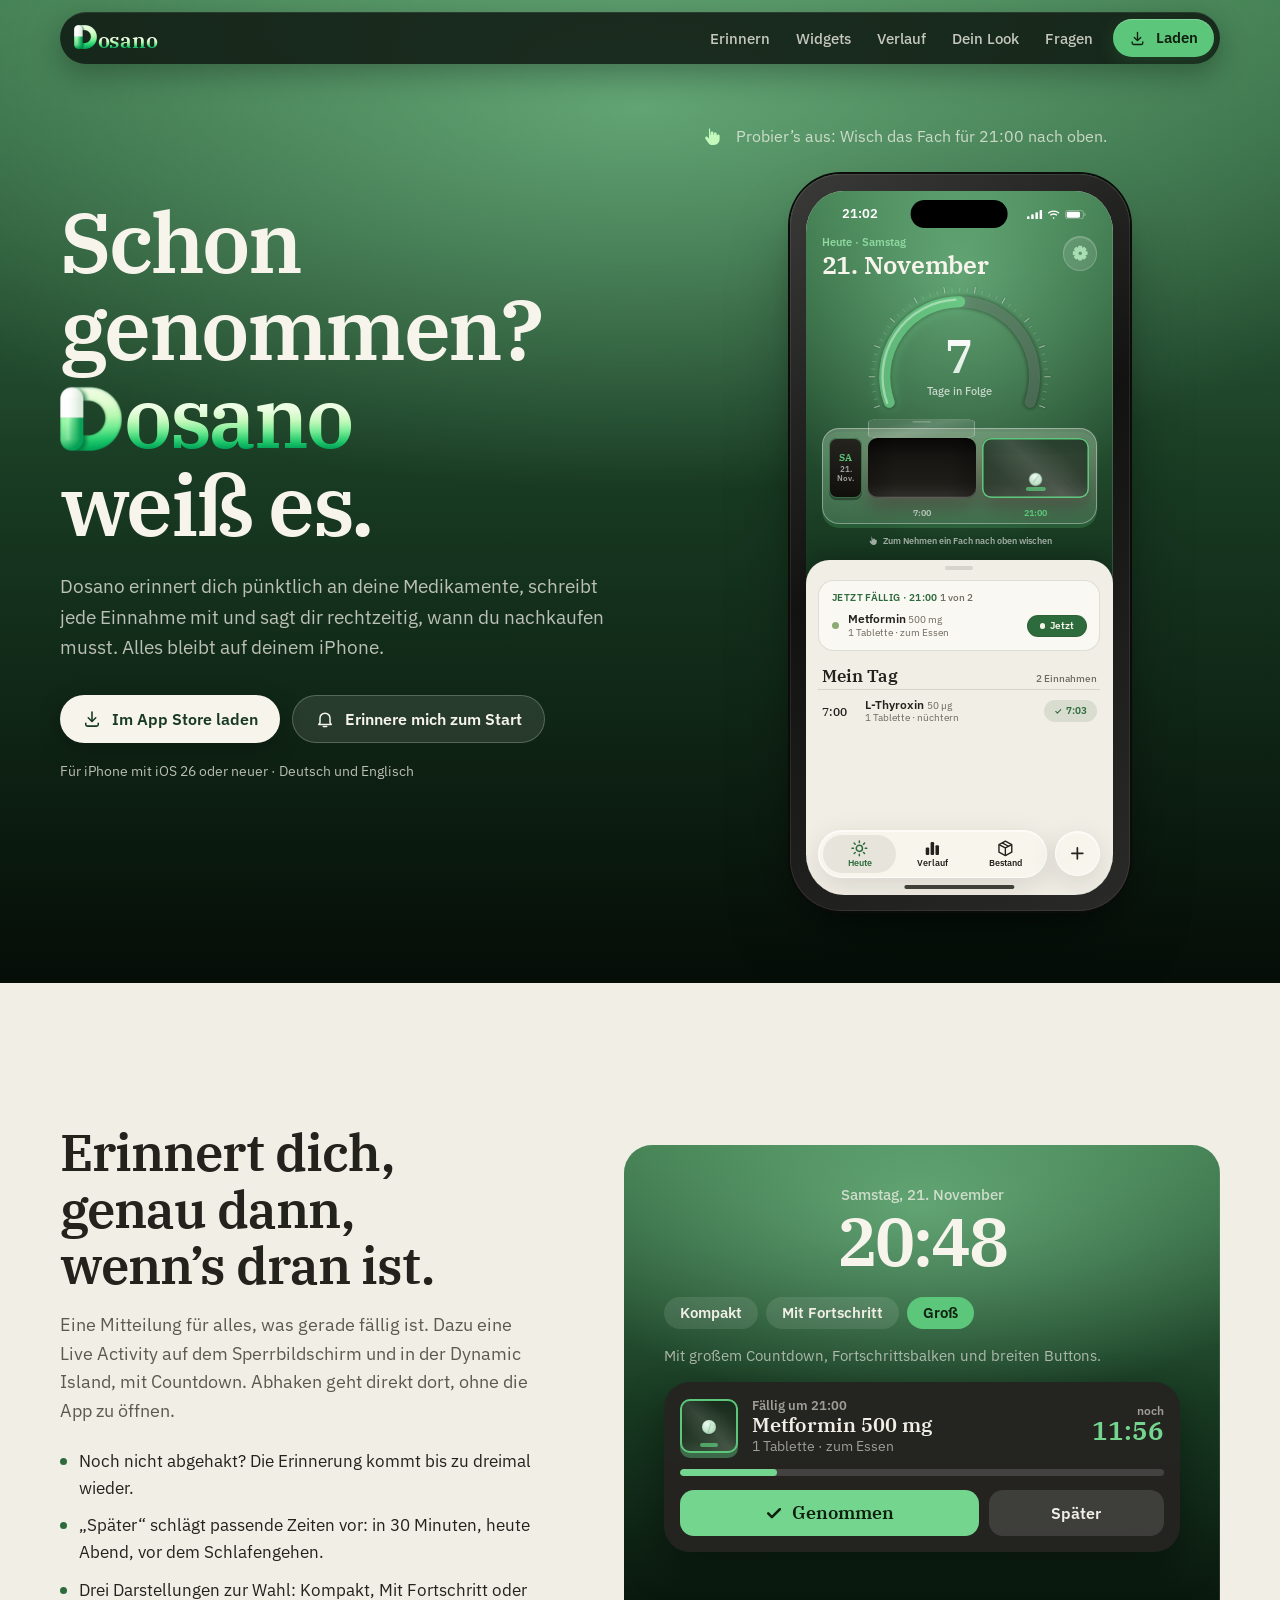
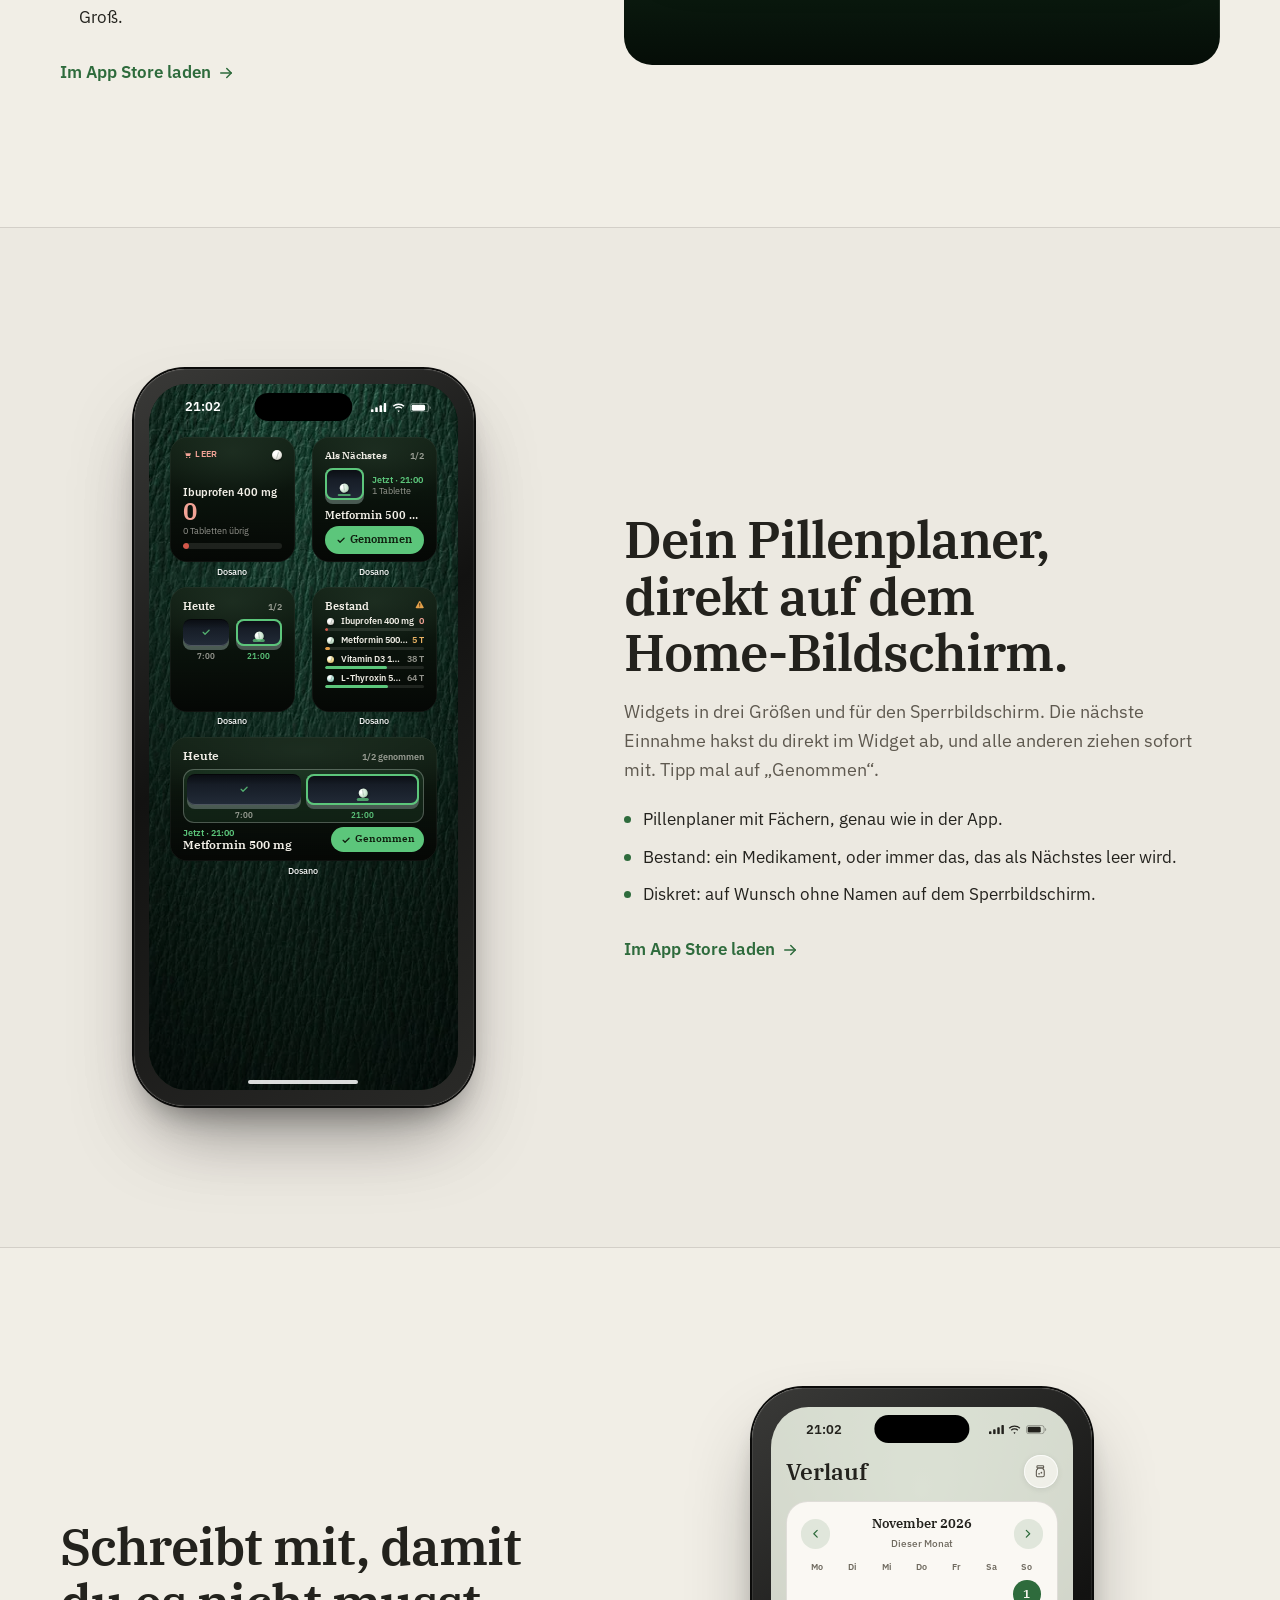
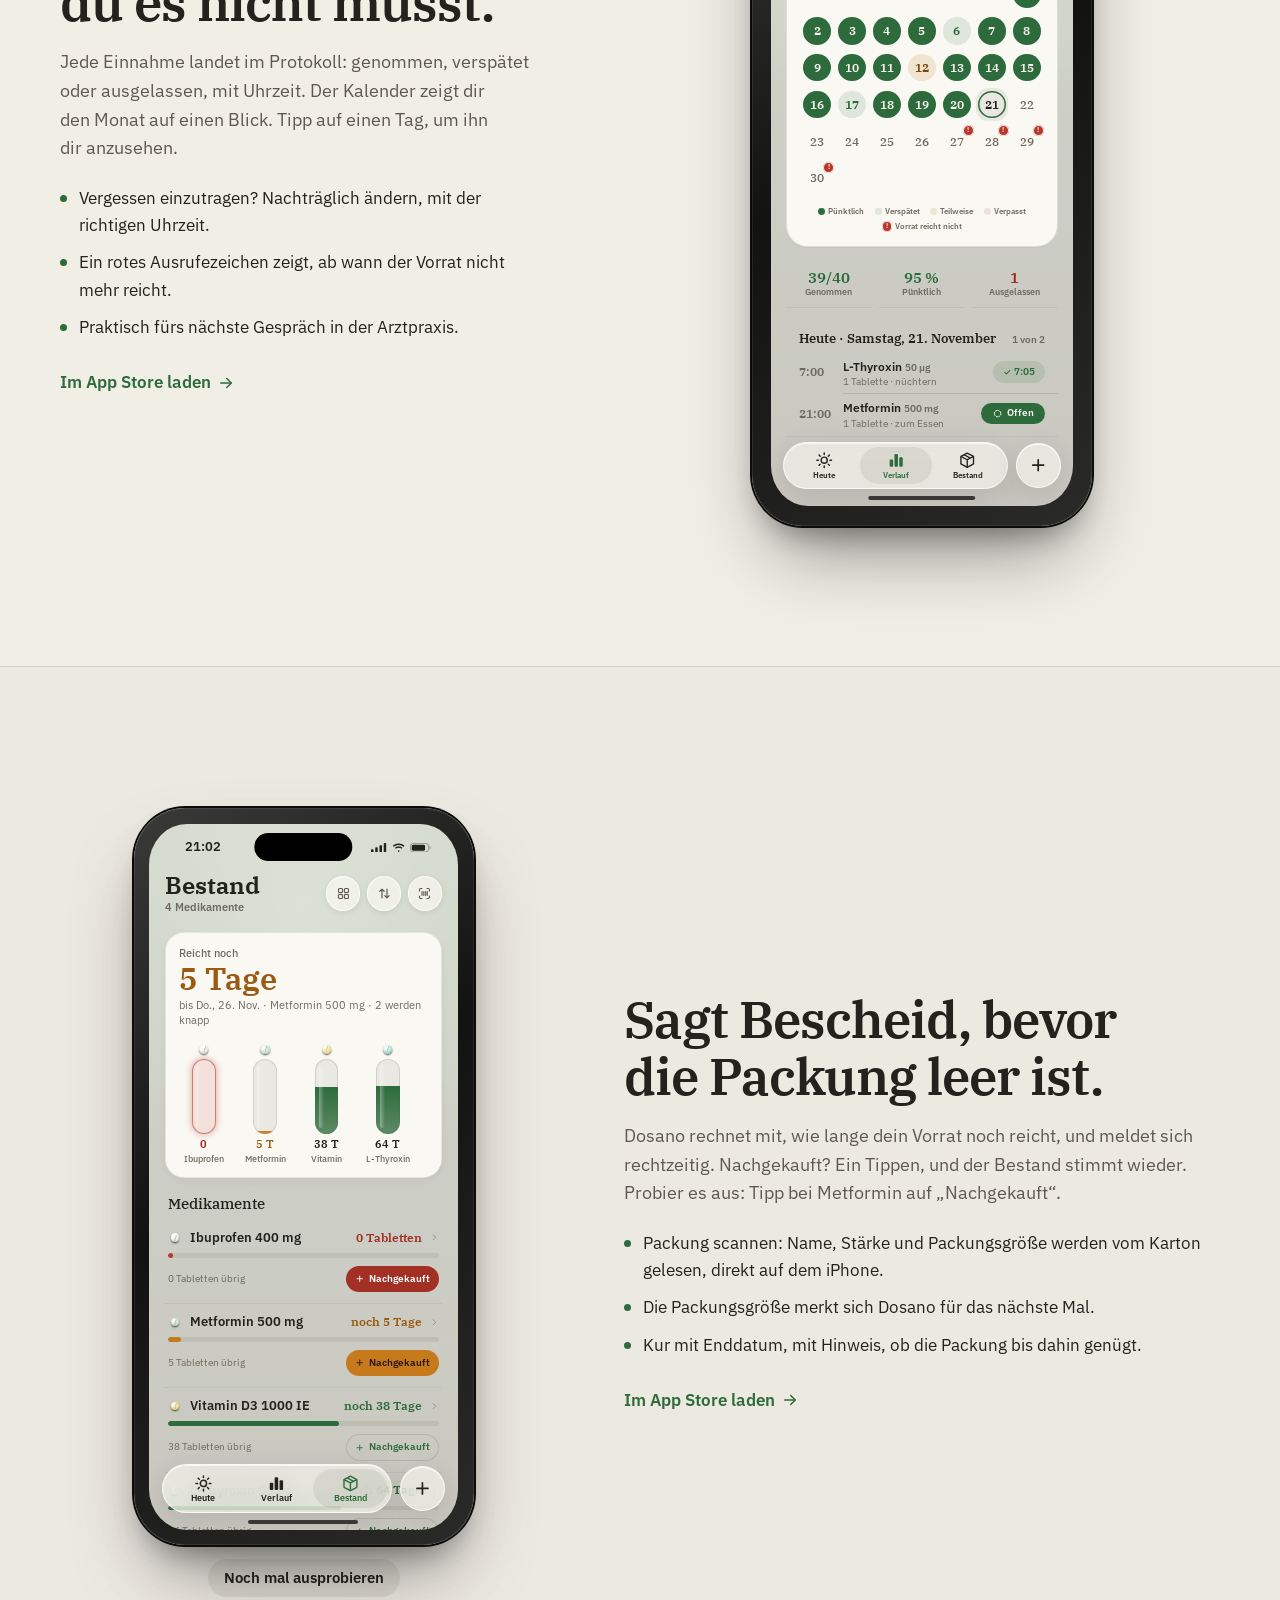
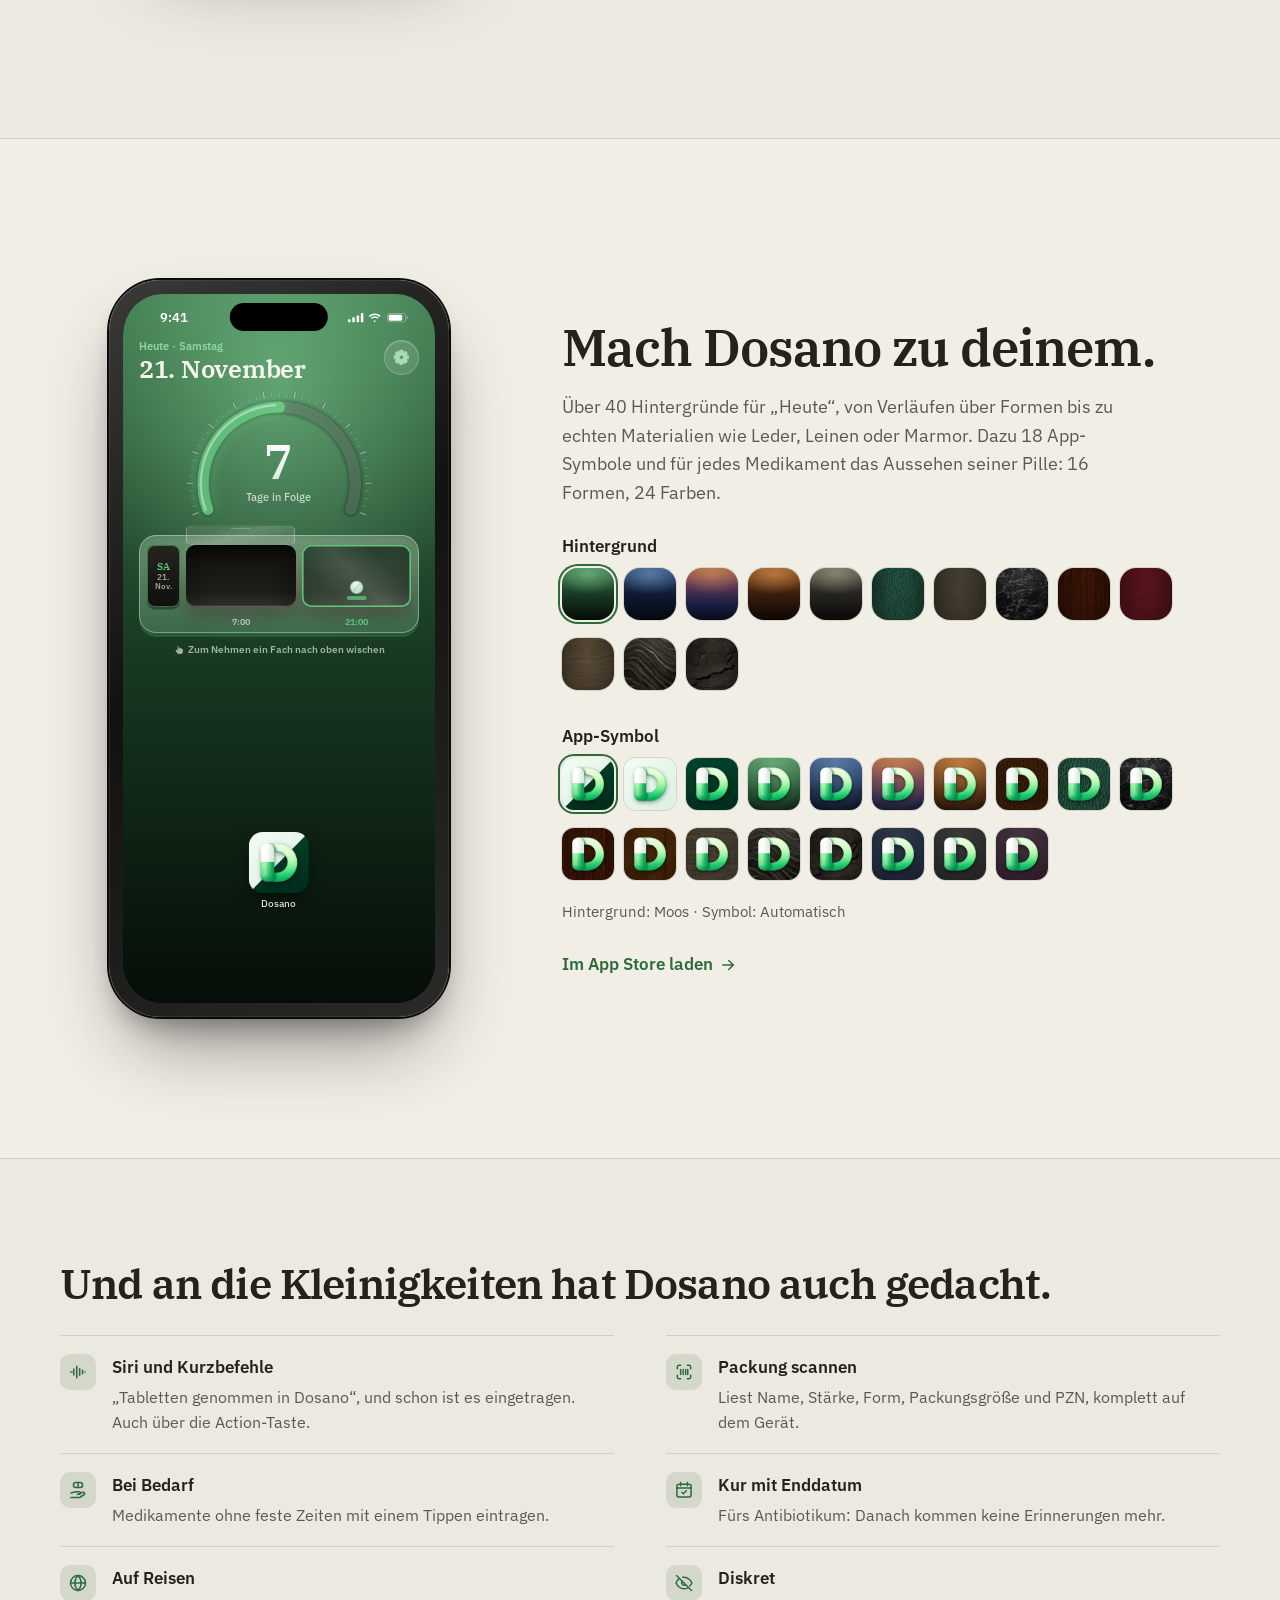
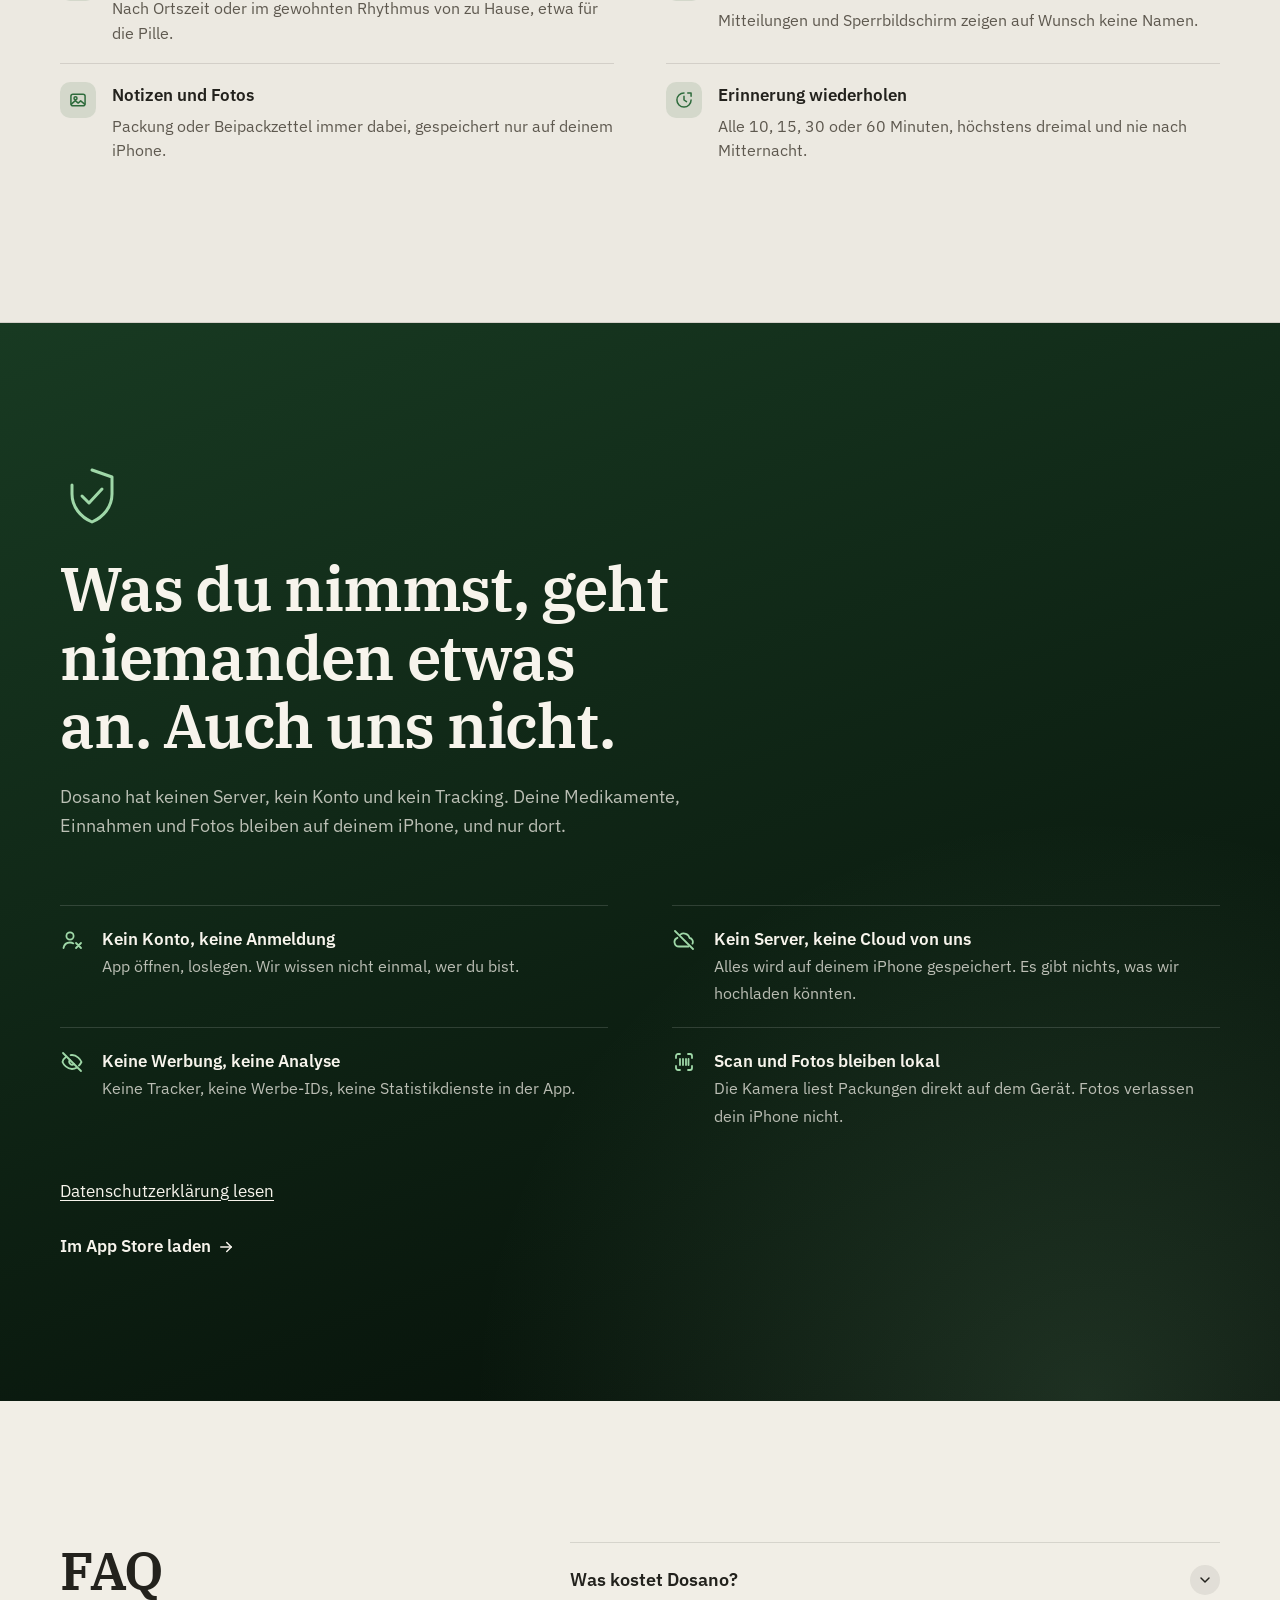
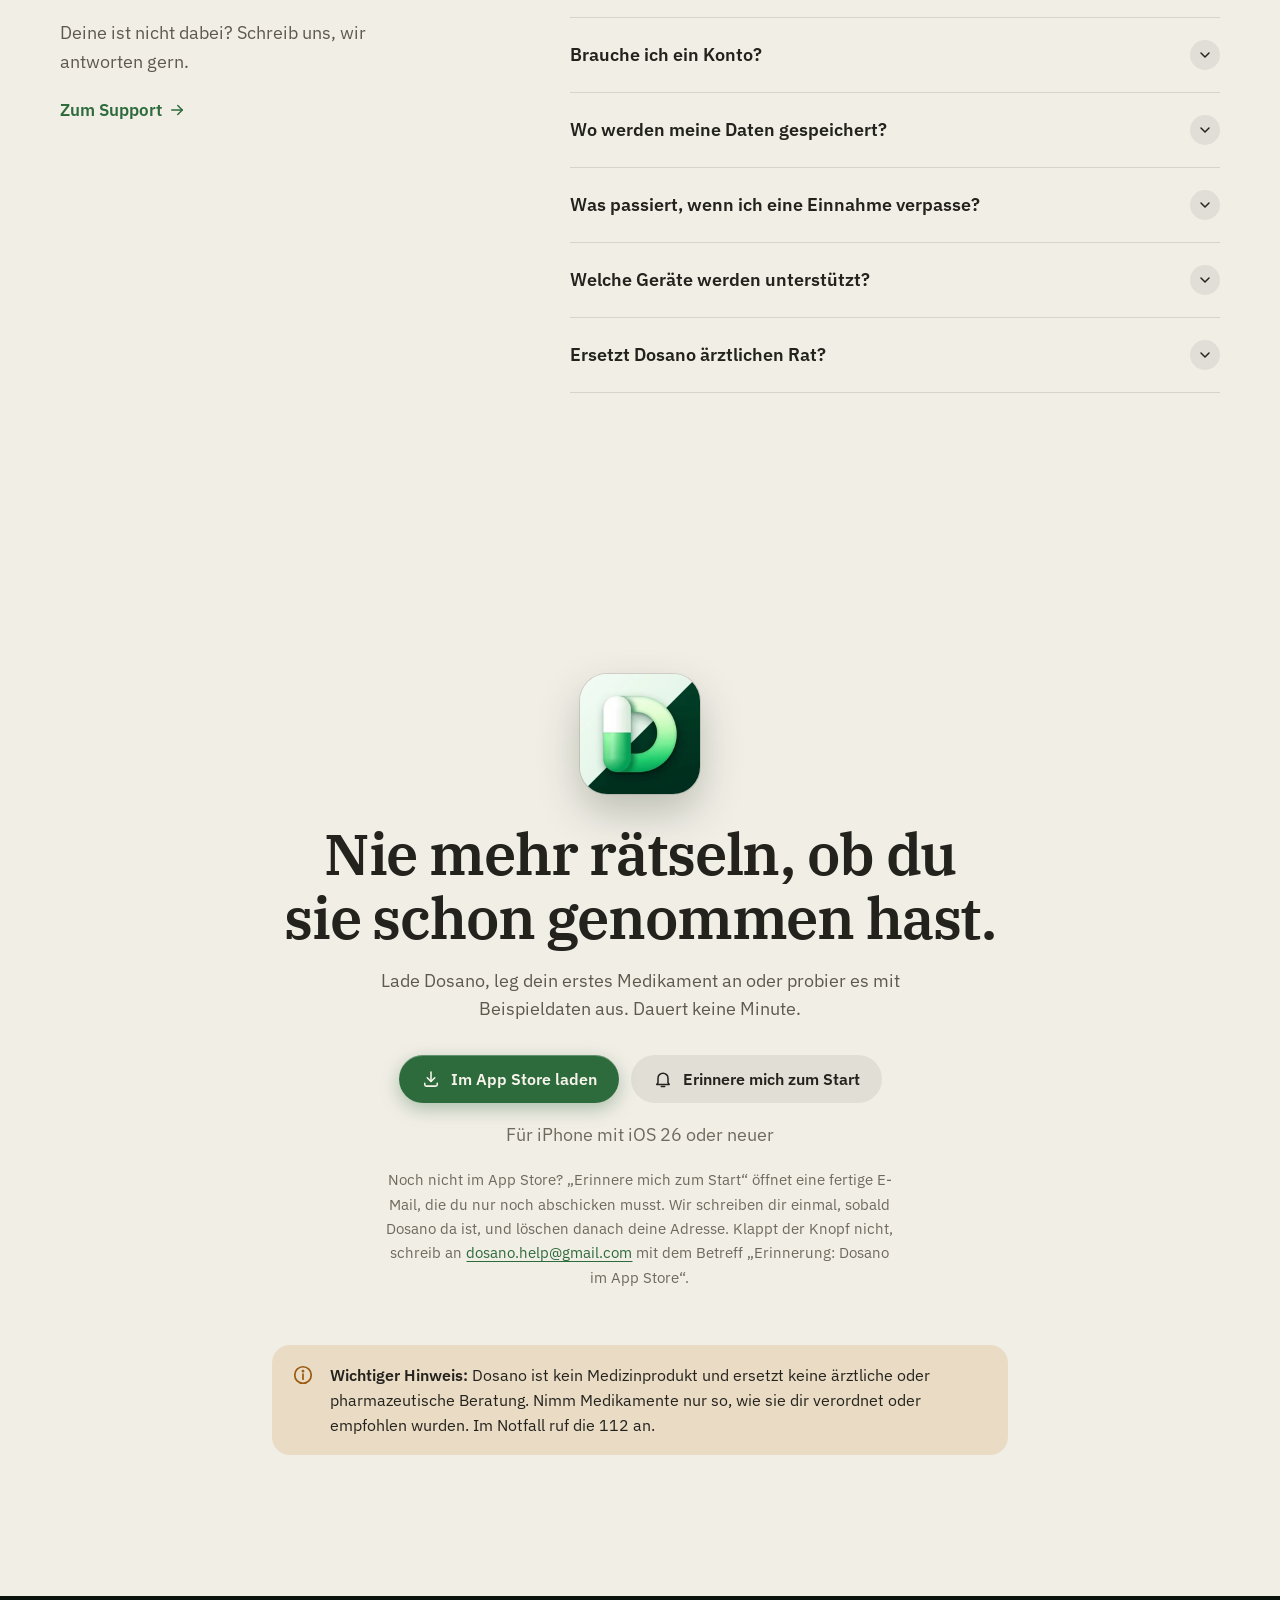
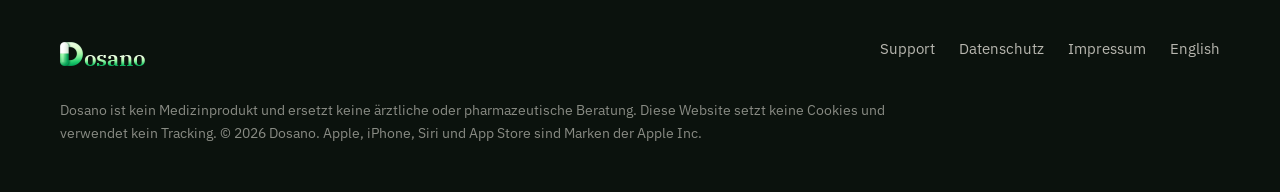
==== index.html @ 58b14ddd "Knopf Erinnere mich zum Start mit fertiger E-Mail - im Hero und im Download-Bereich, öffnet eine vor" ====
<!doctype html>
<!-- Erzeugt von tools/build_neu.py aus index.src.html. Bitte dort ändern. -->
<html lang="de">
<head>
<meta charset="utf-8">
<meta name="viewport" content="width=device-width, initial-scale=1, viewport-fit=cover">
<title>Dosano: Medikamente pünktlich nehmen, Vorrat im Blick</title>
<meta name="description" content="Dosano erinnert dich zuverlässig an deine Medikamente, protokolliert jede Einnahme und sagt dir rechtzeitig, wann du nachkaufen musst. Alle Daten bleiben auf deinem iPhone.">
<link rel="alternate" hreflang="de" href="./">
<link rel="alternate" hreflang="en" href="en/">
<meta name="theme-color" content="#183A22">
<link rel="icon" href="assets/img/favicon-32.png" sizes="32x32">
<link rel="apple-touch-icon" href="apple-touch-icon.png">
<link rel="preload" href="assets/fonts/IBMPlexSerif-SemiBold.woff2" as="font" type="font/woff2" crossorigin>
<link rel="preload" href="assets/fonts/IBMPlexSans-Regular.woff2" as="font" type="font/woff2" crossorigin>
<link rel="stylesheet" href="assets/css/site.css?v=8598f19d">
<link rel="stylesheet" href="assets/css/neu.css?v=43316b73">
<meta property="og:type" content="website">
<meta property="og:title" content="Dosano: Schon genommen? Dosano weiß es.">
<meta property="og:description" content="Erinnert an Medikamente, protokolliert jede Einnahme, behält den Vorrat im Blick. Alles bleibt auf deinem iPhone.">
<meta property="og:locale" content="de_DE">
<!-- Sobald die App im App Store ist: App-ID eintragen, dann zeigt Safari ein Banner an.
<meta name="apple-itunes-app" content="app-id=0000000000"> -->
<meta property="og:image" content="assets/img/og.png">
<script>document.documentElement.classList.add('js');setTimeout(function(){var r=document.documentElement;if(!r.classList.contains('js-ok'))r.classList.remove('js')},4000)</script>
<script src="assets/js/neu.js?v=31f8c03d" defer></script>
</head>
<body>
<a class="skip-link" href="#inhalt">Zum Inhalt springen</a>

<header class="site-header n-header wrap">
  <nav class="nav" aria-label="Hauptnavigation">
    <a class="brand" href="./" aria-label="Dosano, Startseite"><span class="wordmark"><img class="wm-d" src="assets/img/logo-96.png" alt="" width="23" height="24"><span class="wm-rest">osano</span></span></a>
    <ul class="nav-links">
      <li><a href="#erinnern">Erinnern</a></li>
      <li><a href="#widgets">Widgets</a></li>
      <li><a href="#verlauf">Verlauf</a></li>
      <li><a href="#dein-look">Dein Look</a></li>
      <li><a href="#fragen">Fragen</a></li>
    </ul>
    <a class="btn btn-primary btn-small" href="https://apps.apple.com/de/app/dosano/id0000000000"><svg aria-hidden="true"><use href="assets/img/icons.svg?v=c0bcb61a#i-store"/></svg>Laden</a>
    <span class="scroll-line" aria-hidden="true"></span>
  </nav>
</header>

<main id="inhalt">

<!-- Hero ------------------------------------------------------------------>
<section class="n-hero" aria-labelledby="hero-title">
  <div class="bd" data-bd="moss" aria-hidden="true"></div>
  <div class="wrap hero-grid">
    <div class="hero-copy">
      <h1 id="hero-title" class="enter" style="--i:0">Schon genommen? <span class="wordmark" id="heroMark"><img class="wm-d" src="assets/img/logo-320.png" alt="" width="77" height="80"><span class="wm-rest">osano</span></span> weiß&nbsp;es.</h1>
      <p class="hero-lead enter" style="--i:2">Dosano erinnert dich pünktlich an deine Medikamente, schreibt jede Einnahme mit und sagt dir rechtzeitig, wann du nachkaufen musst. Alles bleibt auf deinem iPhone.</p>
      <div class="hero-actions enter" style="--i:3">
        <a class="btn btn-on-moss" href="https://apps.apple.com/de/app/dosano/id0000000000"><svg aria-hidden="true"><use href="assets/img/icons.svg?v=c0bcb61a#i-store"/></svg>Im App Store laden</a>
        <a class="btn btn-ghost-moss" href="mailto:dosano.help@gmail.com?subject=Erinnerung%3A%20Dosano%20im%20App%20Store&amp;body=Hallo%2C%0A%0Abitte%20schreibt%20mir%20eine%20kurze%20E-Mail%2C%20sobald%20Dosano%20im%20App%20Store%20ist.%0ADanach%20k%C3%B6nnt%20ihr%20meine%20Adresse%20wieder%20l%C3%B6schen.%0A%0AViele%20Gr%C3%BC%C3%9Fe"><svg aria-hidden="true"><use href="assets/img/icons.svg?v=c0bcb61a#i-bell"/></svg>Erinnere mich zum Start</a>
      </div>
      <p class="hero-note enter" style="--i:4">Für iPhone mit iOS 26 oder neuer · Deutsch und Englisch</p>
    </div>

    <div class="hero-stage" role="group" aria-labelledby="demo-label">
      <div class="try2 enter" style="--i:3" id="tryRow">
        <svg class="hand" aria-hidden="true"><use href="assets/img/icons.svg?v=c0bcb61a#i-hand-draw"/></svg>
        <span id="demo-label">Probier’s aus: Wisch das Fach für 21:00 nach oben.</span>
        <button class="btn btn-ghost-moss btn-small demo-reset" type="button" id="demoReset">Noch mal</button>
      </div>
      <div class="phone enter-phone">
        <div class="screen today2" id="demo">
          <div class="bd" data-bd="moss" aria-hidden="true"></div>
          <div class="island" aria-hidden="true"></div>
          <div class="statusbar" aria-hidden="true" style="color:#fff"><span>21:02</span><span class="sb-icons"><svg viewBox="0 0 20 12"><use href="assets/img/icons.svg?v=c0bcb61a#i-signal"/></svg><svg viewBox="0 0 17 12"><use href="assets/img/icons.svg?v=c0bcb61a#i-wifi"/></svg><svg viewBox="0 0 27 12"><use href="assets/img/icons.svg?v=c0bcb61a#i-battery"/></svg></span></div>
          <div class="t2-head" aria-hidden="true">
            <div><div class="t2-kicker">Heute · Samstag</div><div class="t2-date">21. November</div></div>
            <span class="t2-gear"><svg><use href="assets/img/icons.svg?v=c0bcb61a#i-gear-fill"/></svg></span>
          </div>
          <div class="arc2" aria-hidden="true" data-arc="demo" data-shown="0.5">
            <svg viewBox="0 0 240 172">
              <defs>
                <linearGradient id="arcGrad-demo" x1="0" y1="0" x2="1" y2="0"><stop offset="0" stop-color="#5FB878"/><stop offset="1" stop-color="#74D68E"/></linearGradient>
                <radialGradient id="tipGrad-demo"><stop offset="0" stop-color="#fff" stop-opacity="0.9"/><stop offset="1" stop-color="#74D68E" stop-opacity="0"/></radialGradient>
              </defs>
              <g class="ticks"><line x1="17.57" y1="157.28" x2="11.00" y2="159.67" class="l"/><line x1="14.71" y1="148.21" x2="10.85" y2="149.25"/><line x1="12.66" y1="138.93" x2="8.72" y2="139.62"/><line x1="11.41" y1="129.50" x2="7.43" y2="129.85"/><line x1="11.00" y1="120.00" x2="4.00" y2="120.00" class="l"/><line x1="11.41" y1="110.50" x2="7.43" y2="110.15"/><line x1="12.66" y1="101.07" x2="8.72" y2="100.38"/><line x1="14.71" y1="91.79" x2="10.85" y2="90.75"/><line x1="17.57" y1="82.72" x2="11.00" y2="80.33" class="l"/><line x1="21.21" y1="73.93" x2="17.59" y2="72.24"/><line x1="25.60" y1="65.50" x2="22.14" y2="63.50"/><line x1="30.71" y1="57.48" x2="27.44" y2="55.19"/><line x1="36.50" y1="49.94" x2="31.14" y2="45.44" class="l"/><line x1="42.93" y1="42.93" x2="40.10" y2="40.10"/><line x1="49.94" y1="36.50" x2="47.37" y2="33.44"/><line x1="57.48" y1="30.71" x2="55.19" y2="27.44"/><line x1="65.50" y1="25.60" x2="62.00" y2="19.54" class="l"/><line x1="73.93" y1="21.21" x2="72.24" y2="17.59"/><line x1="82.72" y1="17.57" x2="81.35" y2="13.81"/><line x1="91.79" y1="14.71" x2="90.75" y2="10.85"/><line x1="101.07" y1="12.66" x2="99.86" y2="5.76" class="l"/><line x1="110.50" y1="11.41" x2="110.15" y2="7.43"/><line x1="120.00" y1="11.00" x2="120.00" y2="7.00"/><line x1="129.50" y1="11.41" x2="129.85" y2="7.43"/><line x1="138.93" y1="12.66" x2="140.14" y2="5.76" class="l"/><line x1="148.21" y1="14.71" x2="149.25" y2="10.85"/><line x1="157.28" y1="17.57" x2="158.65" y2="13.81"/><line x1="166.07" y1="21.21" x2="167.76" y2="17.59"/><line x1="174.50" y1="25.60" x2="178.00" y2="19.54" class="l"/><line x1="182.52" y1="30.71" x2="184.81" y2="27.44"/><line x1="190.06" y1="36.50" x2="192.63" y2="33.44"/><line x1="197.07" y1="42.93" x2="199.90" y2="40.10"/><line x1="203.50" y1="49.94" x2="208.86" y2="45.44" class="l"/><line x1="209.29" y1="57.48" x2="212.56" y2="55.19"/><line x1="214.40" y1="65.50" x2="217.86" y2="63.50"/><line x1="218.79" y1="73.93" x2="222.41" y2="72.24"/><line x1="222.43" y1="82.72" x2="229.00" y2="80.33" class="l"/><line x1="225.29" y1="91.79" x2="229.15" y2="90.75"/><line x1="227.34" y1="101.07" x2="231.28" y2="100.38"/><line x1="228.59" y1="110.50" x2="232.57" y2="110.15"/><line x1="229.00" y1="120.00" x2="236.00" y2="120.00" class="l"/><line x1="228.59" y1="129.50" x2="232.57" y2="129.85"/><line x1="227.34" y1="138.93" x2="231.28" y2="139.62"/><line x1="225.29" y1="148.21" x2="229.15" y2="149.25"/><line x1="222.43" y1="157.28" x2="229.00" y2="159.67" class="l"/></g>
              <path class="gutter" d="M29.79 152.83 A96 96 0 1 1 210.21 152.83" fill="none" stroke-linecap="round"/>
              <path class="track" d="M29.79 152.83 A96 96 0 1 1 210.21 152.83" fill="none" stroke-linecap="round"/>
              <path class="fill" d="M29.79 152.83 A96 96 0 1 1 210.21 152.83" fill="none" stroke-linecap="round" pathLength="1" stroke-dasharray="1 2" stroke-dashoffset="0.500" style="stroke:url(#arcGrad-demo)"/>
              <path class="sheen" d="M27.16 153.79 A98.8 98.8 0 1 1 212.84 153.79" fill="none" stroke-linecap="round" pathLength="1" stroke-dasharray="1 2" stroke-dashoffset="0.515"/>
              <path class="glow-all" d="M29.79 152.83 A96 96 0 1 1 210.21 152.83" fill="none" stroke-linecap="round"/>
              <path class="sweep" d="M29.79 152.83 A96 96 0 1 1 210.21 152.83" fill="none" stroke-linecap="round" pathLength="1" stroke-dasharray="0 2"/>
              <circle class="tip" r="18" cx="120" cy="24" style="fill:url(#tipGrad-demo)"/>
            </svg>
            <div class="arc2-num">7</div>
            <div class="arc2-label">Tage in Folge</div>
          </div>
          <div class="planner">
            <div class="daytab" aria-hidden="true"><b>SA</b><small>21.<br>Nov.</small></div>
            <div class="comp is-done" aria-hidden="true" style="--lid:#8DAA74">
              <span class="comp-box"><span class="well"></span><span class="lid2" style="--open:1"></span></span>
              <span class="comp-time">7:00</span>
            </div>
            <div class="comp is-current" style="--lid:#8DAA74">
              <button class="comp-box" type="button" id="demoComp"><span class="visually-hidden">Fach 21:00 nehmen: Metformin 500 mg</span><span class="well" aria-hidden="true"></span><i class="p drop" style="left:44%;bottom:12px;--r:20deg;--d:500ms" aria-hidden="true"></i><span class="check" aria-hidden="true"><svg><use href="assets/img/icons.svg?v=c0bcb61a#i-tick"/></svg></span><span class="lid2" aria-hidden="true"></span></button>
              <span class="comp-time" aria-hidden="true">21:00</span>
            </div>
          </div>
          <div class="t2-hint" aria-hidden="true"><svg><use href="assets/img/icons.svg?v=c0bcb61a#i-hand-draw"/></svg>Zum Nehmen ein Fach nach oben wischen</div>
          <div class="sheet2" aria-hidden="true">
            <div class="grabber"></div>
            <div class="due">
              <div class="due-head swap"><span class="before">Jetzt fällig · 21:00 <span class="count">1 von 2</span></span><span class="after">Für heute alles erledigt <span class="count">2 von 2</span></span></div>
              <div class="due-row"><i class="dot" style="background:#8DAA74"></i><div><div class="med">Metformin<small>500 mg</small></div><div class="sub">1 Tablette · zum Essen</div></div><span class="swap"><span class="ochip due before"><i></i>Jetzt</span><span class="ochip ok after"><svg aria-hidden="true"><use href="assets/img/icons.svg?v=c0bcb61a#i-tick"/></svg>21:02</span></span></div>
            </div>
            <div class="day-title"><b>Mein Tag</b><span>2 Einnahmen</span></div>
            <div class="log-row"><span class="time">7:00</span><div><div class="med">L-Thyroxin<small>50 µg</small></div><div class="sub">1 Tablette · nüchtern</div></div><span class="ochip ok"><svg aria-hidden="true"><use href="assets/img/icons.svg?v=c0bcb61a#i-tick"/></svg>7:03</span></div>
          </div>
          <div class="tabbar" aria-hidden="true">
            <div class="tabs"><span class="tab is-active"><svg><use href="assets/img/icons.svg?v=c0bcb61a#i-sun"/></svg>Heute</span><span class="tab"><svg><use href="assets/img/icons.svg?v=c0bcb61a#i-bars"/></svg>Verlauf</span><span class="tab"><svg><use href="assets/img/icons.svg?v=c0bcb61a#i-box"/></svg>Bestand</span></div>
            <span class="tab-plus"><svg><use href="assets/img/icons.svg?v=c0bcb61a#i-plus"/></svg></span>
          </div>
          <div class="home-ind" aria-hidden="true"></div>
          <div class="fly-layer" aria-hidden="true"></div>
          <svg class="ghost-hand" id="ghostHand" aria-hidden="true"><use href="assets/img/icons.svg?v=c0bcb61a#i-hand-draw"/></svg>
        </div>
      </div>
      <p class="visually-hidden" role="status" id="demoStatus"></p>
    </div>
  </div>
</section>

<!-- Erinnern ----------------------------------------------------------->
<section class="n-section" id="erinnern" aria-labelledby="r-title">
  <div class="wrap split">
    <div class="reveal">
      <h2 id="r-title">Erinnert dich, genau dann, wenn’s dran ist.</h2>
      <p class="lead2">Eine Mitteilung für alles, was gerade fällig ist. Dazu eine Live Activity auf dem Sperrbildschirm und in der Dynamic Island, mit Countdown. Abhaken geht direkt dort, ohne die App zu öffnen.</p>
      <ul class="ticks2">
        <li>Noch nicht abgehakt? Die Erinnerung kommt bis zu dreimal wieder.</li>
        <li>„Später“ schlägt passende Zeiten vor: in 30 Minuten, heute Abend, vor dem Schlafengehen.</li>
        <li>Drei Darstellungen zur Wahl: Kompakt, Mit Fortschritt oder Groß.</li>
      </ul>
      <a class="store-link" href="https://apps.apple.com/de/app/dosano/id0000000000">Im App Store laden<svg aria-hidden="true"><use href="assets/img/icons.svg?v=c0bcb61a#i-arrow"/></svg></a>
    </div>
    <div class="stage-dark reveal" style="--delay:120ms" id="lockStage">
      <div class="bd" data-bd="moss" aria-hidden="true"></div>
      <div class="lock-time" aria-hidden="true"><small>Samstag, 21. November</small><b id="lockClock">20:48</b></div>
      <div class="la-switch" role="group" aria-label="Darstellung der Live Activity">
        <button type="button" data-v="compact" aria-pressed="false">Kompakt</button>
        <button type="button" data-v="progress" aria-pressed="false">Mit Fortschritt</button>
        <button type="button" data-v="large" aria-pressed="true">Groß</button>
      </div>
      <p class="la-desc" id="laDesc" aria-live="polite">Mit großem Countdown, Fortschrittsbalken und breiten Buttons.</p>
      <div class="la" id="la" data-variant="large" role="group" aria-label="Beispiel einer Live Activity">
        <div class="la-variant v-compact">
          <div class="la-row">
            <span class="la-icon" aria-hidden="true"><span class="well"></span><i class="p"></i><span class="lid2"></span></span>
            <div class="la-text"><div class="la-name">Metformin 500 mg</div><div class="la-detail">noch <span data-cd>12:00</span> · 1 Tablette</div></div>
            <div class="la-round"><button type="button" data-act="later" aria-label="Später"><svg><use href="assets/img/icons.svg?v=c0bcb61a#i-snooze"/></svg></button><button type="button" class="take" data-act="take" aria-label="Genommen"><svg><use href="assets/img/icons.svg?v=c0bcb61a#i-tick"/></svg></button></div>
          </div>
        </div>
        <div class="la-variant v-progress">
          <div class="la-row">
            <span class="la-icon" aria-hidden="true"><span class="well"></span><i class="p"></i><span class="lid2"></span></span>
            <div class="la-text"><div class="la-name">Metformin 500 mg</div><div class="la-detail">noch <span data-cd>12:00</span> · 1 Tablette</div></div>
            <div class="la-round"><button type="button" data-act="later" aria-label="Später"><svg><use href="assets/img/icons.svg?v=c0bcb61a#i-snooze"/></svg></button><button type="button" class="take" data-act="take" aria-label="Genommen"><svg><use href="assets/img/icons.svg?v=c0bcb61a#i-tick"/></svg></button></div>
          </div>
          <div class="slotdots" aria-hidden="true"><i class="t"></i><i class="o"></i><span>Heute 1 von 2</span></div>
        </div>
        <div class="la-variant v-large">
          <div class="la-row">
            <span class="la-icon" aria-hidden="true" style="width:58px;height:54px"><span class="well"></span><i class="p"></i><span class="lid2"></span></span>
            <div class="la-text"><div class="la-small">Fällig um 21:00</div><div class="la-name">Metformin 500 mg</div><div class="la-detail">1 Tablette · zum Essen</div></div>
            <div class="la-count"><small>noch</small><b data-cd>12:00</b></div>
          </div>
          <div class="la-bar" aria-hidden="true"><i id="laBar"></i></div>
          <div class="la-btns"><button type="button" class="take" data-act="take"><svg aria-hidden="true"><use href="assets/img/icons.svg?v=c0bcb61a#i-tick"/></svg>Genommen</button><button type="button" data-act="later">Später</button></div>
        </div>
        <div class="done-msg"><svg aria-hidden="true"><use href="assets/img/icons.svg?v=c0bcb61a#i-check"/></svg>Erledigt. Bis morgen früh!</div>
      </div>
      <p class="visually-hidden" role="status" id="laStatus"></p>
    </div>
  </div>
</section>

<!-- Widgets --------------------------------------------------------->
<section class="n-section gallery-band" id="widgets" aria-labelledby="w-title">
  <div class="wrap split flip">
    <div class="reveal">
      <h2 id="w-title">Dein Pillenplaner, direkt auf dem Home-Bildschirm.</h2>
      <p class="lead2">Widgets in drei Größen und für den Sperrbildschirm. Die nächste Einnahme hakst du direkt im Widget ab, und alle anderen ziehen sofort mit. Tipp mal auf „Genommen“.</p>
      <ul class="ticks2">
        <li>Pillenplaner mit Fächern, genau wie in der App.</li>
        <li>Bestand: ein Medikament, oder immer das, das als Nächstes leer wird.</li>
        <li>Diskret: auf Wunsch ohne Namen auf dem Sperrbildschirm.</li>
      </ul>
      <a class="store-link" href="https://apps.apple.com/de/app/dosano/id0000000000">Im App Store laden<svg aria-hidden="true"><use href="assets/img/icons.svg?v=c0bcb61a#i-arrow"/></svg></a>
    </div>
    <div class="phone reveal" style="--delay:120ms">
      <div class="screen homescreen" id="home" role="group" aria-label="Beispiel: Widgets von Dosano auf dem Home-Bildschirm">
        <div class="hs-wall" aria-hidden="true"></div>
        <div class="island" aria-hidden="true"></div>
        <div class="statusbar" aria-hidden="true" style="color:#fff"><span>21:02</span><span class="sb-icons"><svg viewBox="0 0 20 12"><use href="assets/img/icons.svg?v=c0bcb61a#i-signal"/></svg><svg viewBox="0 0 17 12"><use href="assets/img/icons.svg?v=c0bcb61a#i-wifi"/></svg><svg viewBox="0 0 27 12"><use href="assets/img/icons.svg?v=c0bcb61a#i-battery"/></svg></span></div>
        <div class="hs-grid">
          <div class="hs-cell">
            <div class="wg" role="img" aria-label="Widget Bestand: Ibuprofen 400 mg ist leer, 0 Tabletten übrig">
              <div class="wg-top"><span class="wg-label red"><svg aria-hidden="true"><use href="assets/img/icons.svg?v=c0bcb61a#i-cart"/></svg>Leer</span><i class="p white wg-pill"></i></div>
              <div class="wg-fill"></div>
              <div class="wg-name">Ibuprofen 400 mg</div>
              <div class="wg-big red">0</div>
              <div class="wg-sub" style="margin-bottom:calc(var(--u) * 8)">0 Tabletten übrig</div>
              <div class="wg-bar h8"><i class="empty" style="--r:0"></i></div>
            </div>
            <span class="hs-label">Dosano</span>
          </div>
          <div class="hs-cell">
            <div class="wg" data-w="next">
              <div class="wg-head"><b data-next-head>Als Nächstes</b><span data-count>1/2</span></div>
              <div class="wg-next" data-next-body>
                <div class="wg-nextrow"><span class="sc is-current wg-c50" style="--h:46;--tint:#8DAA74"><span class="sc-wall"></span><span class="sc-well"></span><i class="p"></i><span class="sc-check"><svg><use href="assets/img/icons.svg?v=c0bcb61a#i-tick"/></svg></span><span class="sc-lid"></span></span><div><div class="wg-when">Jetzt · 21:00</div><div class="wg-sub2">1 Tablette</div></div></div>
                <div class="wg-title">Metformin 500 mg</div>
                <div class="wg-fill"></div>
                <button class="wg-btn full" type="button" data-take aria-label="Metformin 500 mg als genommen markieren"><svg><use href="assets/img/icons.svg?v=c0bcb61a#i-tick"/></svg><span>Genommen</span></button>
              </div>
              <div class="wg-done" data-next-done hidden>
                <div class="wg-fill"></div>
                <span class="wg-badge"><svg><use href="assets/img/icons.svg?v=c0bcb61a#i-tick"/></svg></span>
                <div class="wg-donetitle">Alles erledigt</div>
                <div class="wg-sub">2/2 genommen</div>
              </div>
            </div>
            <span class="hs-label">Dosano</span>
          </div>
          <div class="hs-cell">
            <div class="wg" role="img" aria-label="Widget Pillenplaner: 7:00 erledigt, 21:00 offen" data-w="planner">
              <div class="wg-head small"><b>Heute</b><span data-count>1/2</span></div>
              <div class="wg-pgrid">
                <div class="wg-slot"><span class="sc is-open" style="--h:40;--tint:#8DAA74"><span class="sc-wall"></span><span class="sc-well"></span><span class="sc-check"><svg><use href="assets/img/icons.svg?v=c0bcb61a#i-tick"/></svg></span><span class="sc-lid"></span></span><span class="wg-time">7:00</span></div>
                <div class="wg-slot current" data-evening><span class="sc is-current" style="--h:40;--tint:#8DAA74"><span class="sc-wall"></span><span class="sc-well"></span><i class="p"></i><span class="sc-check"><svg><use href="assets/img/icons.svg?v=c0bcb61a#i-tick"/></svg></span><span class="sc-lid"></span></span><span class="wg-time">21:00</span></div>
              </div>
            </div>
            <span class="hs-label">Dosano</span>
          </div>
          <div class="hs-cell">
            <div class="wg" role="img" aria-label="Widget Bestand im Überblick: Ibuprofen leer, Metformin noch 5 Tage, Vitamin D3 noch 38 Tage, L-Thyroxin noch 64 Tage">
              <div class="wg-head small"><b>Bestand</b><svg class="wg-warn" aria-hidden="true"><use href="assets/img/icons.svg?v=c0bcb61a#i-warn"/></svg></div>
              <div class="wg-list">
                <div><i class="p white"></i><span>Ibuprofen 400 mg</span><b class="red">0</b><span class="wg-bar h4"><i class="empty" style="--r:0"></i></span></div>
                <div><i class="p"></i><span>Metformin 500 mg</span><b class="orange">5 T</b><span class="wg-bar h4"><i class="low" style="--r:0.05"></i></span></div>
                <div><i class="p yellow"></i><span>Vitamin D3 1000 IE</span><b>38 T</b><span class="wg-bar h4"><i style="--r:0.63"></i></span></div>
                <div><i class="p teal"></i><span>L-Thyroxin 50 µg</span><b>64 T</b><span class="wg-bar h4"><i style="--r:0.64"></i></span></div>
              </div>
            </div>
            <span class="hs-label">Dosano</span>
          </div>
          <div class="hs-cell wide">
            <div class="wg wide" data-w="medium">
              <div class="wg-head"><b class="b15">Heute</b><span class="semi" data-count-long>1/2 genommen</span></div>
              <div class="sstrip" aria-hidden="true">
                <div class="wg-slot"><span class="sc is-open" style="--h:44;--tint:#8DAA74"><span class="sc-wall"></span><span class="sc-well"></span><span class="sc-check"><svg><use href="assets/img/icons.svg?v=c0bcb61a#i-tick"/></svg></span><span class="sc-lid"></span></span><span class="wg-time">7:00</span></div>
                <div class="wg-slot current" data-evening><span class="sc is-current" style="--h:44;--tint:#8DAA74"><span class="sc-wall"></span><span class="sc-well"></span><i class="p"></i><span class="sc-check"><svg><use href="assets/img/icons.svg?v=c0bcb61a#i-tick"/></svg></span><span class="sc-lid"></span></span><span class="wg-time">21:00</span></div>
              </div>
              <div class="wg-fill"></div>
              <div class="wg-medrow" data-next-body>
                <div class="wg-medtext"><div class="wg-when small">Jetzt · 21:00</div><div class="wg-title b15">Metformin 500 mg</div></div>
                <button class="wg-btn" type="button" data-take aria-label="Metformin 500 mg als genommen markieren"><svg><use href="assets/img/icons.svg?v=c0bcb61a#i-tick"/></svg><span>Genommen</span></button>
              </div>
              <div class="wg-allempty" data-next-done hidden><svg aria-hidden="true"><use href="assets/img/icons.svg?v=c0bcb61a#i-check"/></svg>Alle Fächer sind leer. Bis morgen!</div>
            </div>
            <span class="hs-label">Dosano</span>
          </div>
        </div>
        <div class="home-ind light" aria-hidden="true"></div>
        <p class="visually-hidden" role="status" id="wStatus"></p>
      </div>
    </div>
  </div>
</section>

<!-- Verlauf ----------------------------------------------------------->
<section class="n-section" id="verlauf" aria-labelledby="v-title">
  <div class="wrap split">
    <div class="reveal">
      <h2 id="v-title">Schreibt mit, damit du es nicht musst.</h2>
      <p class="lead2">Jede Einnahme landet im Protokoll: genommen, verspätet oder ausgelassen, mit Uhrzeit. Der Kalender zeigt dir den Monat auf einen Blick. Tipp auf einen Tag, um ihn dir anzusehen.</p>
      <ul class="ticks2">
        <li>Vergessen einzutragen? Nachträglich ändern, mit der richtigen Uhrzeit.</li>
        <li>Ein rotes Ausrufezeichen zeigt, ab wann der Vorrat nicht mehr reicht.</li>
        <li>Praktisch fürs nächste Gespräch in der Arztpraxis.</li>
      </ul>
      <a class="store-link" href="https://apps.apple.com/de/app/dosano/id0000000000">Im App Store laden<svg aria-hidden="true"><use href="assets/img/icons.svg?v=c0bcb61a#i-arrow"/></svg></a>
    </div>
    <div class="phone reveal" style="--delay:120ms">
      <div class="screen hist" id="cal">
        <div class="island" aria-hidden="true"></div>
        <div class="statusbar" aria-hidden="true"><span>21:02</span><span class="sb-icons"><svg viewBox="0 0 20 12"><use href="assets/img/icons.svg?v=c0bcb61a#i-signal"/></svg><svg viewBox="0 0 17 12"><use href="assets/img/icons.svg?v=c0bcb61a#i-wifi"/></svg><svg viewBox="0 0 27 12"><use href="assets/img/icons.svg?v=c0bcb61a#i-battery"/></svg></span></div>
        <div class="faint" aria-hidden="true"></div>
        <div class="h-top" aria-hidden="true"><div class="h-title">Verlauf</div><span class="gbtn"><svg><use href="assets/img/icons.svg?v=c0bcb61a#i-jar"/></svg></span></div>
        <div class="h-card">
          <div class="h-head" aria-hidden="true"><span class="h-nav"><svg><use href="assets/img/icons.svg?v=c0bcb61a#i-chev-left"/></svg></span><div><b>November 2026</b><small>Dieser Monat</small></div><span class="h-nav"><svg><use href="assets/img/icons.svg?v=c0bcb61a#i-chev-right"/></svg></span></div>
          <div class="h-grid" id="calGrid" role="group" aria-label="Kalender November 2026">
            <span class="wd" aria-hidden="true">Mo</span><span class="wd" aria-hidden="true">Di</span><span class="wd" aria-hidden="true">Mi</span><span class="wd" aria-hidden="true">Do</span><span class="wd" aria-hidden="true">Fr</span><span class="wd" aria-hidden="true">Sa</span><span class="wd" aria-hidden="true">So</span>
          </div>
          <div class="h-legend" aria-hidden="true"><div><span><i style="background:var(--accent)"></i>Pünktlich</span><span><i style="background:var(--accent-soft)"></i>Verspätet</span><span><i style="background:var(--amber-soft)"></i>Teilweise</span><span><i style="background:var(--red-soft)"></i>Verpasst</span></div><div><span><i class="short-mark"></i>Vorrat reicht nicht</span></div></div>
        </div>
        <div class="h-stats" id="stats"><div><b class="g" data-to="39" data-suffix="/40">0/40</b><span>Genommen</span></div><div><b class="g" data-to="95" data-suffix=" %">0 %</b><span>Pünktlich</span></div><div><b class="r" data-to="1" data-suffix="">0</b><span>Ausgelassen</span></div></div>
        <div class="h-day" id="dayLog" aria-live="polite"></div>
        <div class="tabbar" aria-hidden="true">
          <div class="tabs"><span class="tab"><svg><use href="assets/img/icons.svg?v=c0bcb61a#i-sun"/></svg>Heute</span><span class="tab is-active"><svg><use href="assets/img/icons.svg?v=c0bcb61a#i-bars"/></svg>Verlauf</span><span class="tab"><svg><use href="assets/img/icons.svg?v=c0bcb61a#i-box"/></svg>Bestand</span></div>
          <span class="tab-plus"><svg><use href="assets/img/icons.svg?v=c0bcb61a#i-plus"/></svg></span>
        </div>
        <div class="home-ind" aria-hidden="true"></div>
      </div>
    </div>
  </div>
</section>

<!-- Bestand ----------------------------------------------------------->
<section class="n-section gallery-band" id="bestand" aria-labelledby="b-title">
  <div class="wrap split flip">
    <div class="reveal">
      <h2 id="b-title">Sagt Bescheid, bevor die Packung leer ist.</h2>
      <p class="lead2">Dosano rechnet mit, wie lange dein Vorrat noch reicht, und meldet sich rechtzeitig. Nachgekauft? Ein Tippen, und der Bestand stimmt wieder. Probier es aus: Tipp bei Metformin auf „Nachgekauft“.</p>
      <ul class="ticks2">
        <li>Packung scannen: Name, Stärke und Packungsgröße werden vom Karton gelesen, direkt auf dem iPhone.</li>
        <li>Die Packungsgröße merkt sich Dosano für das nächste Mal.</li>
        <li>Kur mit Enddatum, mit Hinweis, ob die Packung bis dahin genügt.</li>
      </ul>
      <a class="store-link" href="https://apps.apple.com/de/app/dosano/id0000000000">Im App Store laden<svg aria-hidden="true"><use href="assets/img/icons.svg?v=c0bcb61a#i-arrow"/></svg></a>
    </div>
    <div class="phone-wrap reveal" style="--delay:120ms">
      <div class="phone">
        <div class="screen stockscr" id="stock">
          <div class="faint" aria-hidden="true"></div>
          <div class="island" aria-hidden="true"></div>
          <div class="statusbar" aria-hidden="true"><span>21:02</span><span class="sb-icons"><svg viewBox="0 0 20 12"><use href="assets/img/icons.svg?v=c0bcb61a#i-signal"/></svg><svg viewBox="0 0 17 12"><use href="assets/img/icons.svg?v=c0bcb61a#i-wifi"/></svg><svg viewBox="0 0 27 12"><use href="assets/img/icons.svg?v=c0bcb61a#i-battery"/></svg></span></div>
          <div class="st-head" aria-hidden="true">
            <div><div class="st-title">Bestand</div><div class="st-count" id="stCount">4 Medikamente</div></div>
            <div class="st-btns"><span class="gbtn"><svg><use href="assets/img/icons.svg?v=c0bcb61a#i-grid"/></svg></span><span class="gbtn"><svg><use href="assets/img/icons.svg?v=c0bcb61a#i-sort"/></svg></span><span class="gbtn"><svg><use href="assets/img/icons.svg?v=c0bcb61a#i-scan"/></svg></span></div>
          </div>
          <div class="st-card">
            <div class="st-sum" id="stSum"></div>
            <div class="vials" id="vials" aria-hidden="true"></div>
          </div>
          <div class="st-listtitle" aria-hidden="true">Medikamente</div>
          <div class="st-list" id="stList"></div>
          <div class="tabbar" aria-hidden="true">
          <div class="tabs"><span class="tab"><svg><use href="assets/img/icons.svg?v=c0bcb61a#i-sun"/></svg>Heute</span><span class="tab"><svg><use href="assets/img/icons.svg?v=c0bcb61a#i-bars"/></svg>Verlauf</span><span class="tab is-active"><svg><use href="assets/img/icons.svg?v=c0bcb61a#i-box"/></svg>Bestand</span></div>
          <span class="tab-plus"><svg><use href="assets/img/icons.svg?v=c0bcb61a#i-plus"/></svg></span>
        </div>
        <div class="home-ind" aria-hidden="true"></div>
          <div class="sheet-dim" id="sheetDim" aria-hidden="true"></div>
          <div class="rsheet" id="rsheet" role="dialog" aria-modal="true" aria-labelledby="rsTitle" hidden>
            <div class="rs-nav"><button type="button" class="gbtn" id="rsClose" aria-label="Abbrechen"><svg><use href="assets/img/icons.svg?v=c0bcb61a#i-xmark"/></svg></button><b id="rsTitle">Packung nachgekauft</b><span></span></div>
            <div class="rs-body">
              <div class="rs-card rs-headcard"><span class="rs-badge" aria-hidden="true"><svg><use href="assets/img/icons.svg?v=c0bcb61a#i-pills"/></svg></span><div><div class="rs-name" id="rsName"></div><div class="rs-now" id="rsNow"></div></div></div>
              <div class="rs-card"><div class="rs-ctitle">Wie viele sind dazugekommen?</div>
                <div class="rs-amount"><span class="rs-input" id="rsAmount" aria-live="polite">100</span><span class="rs-unit">Tabletten</span></div>
                <div class="rs-chips" id="rsChips" role="group" aria-label="Anzahl wählen"></div>
              </div>
              <div class="rs-card"><div class="rs-ctitle">Danach</div>
                <div class="rs-after"><b id="rsAfter"></b><span id="rsDays"></span></div>
                <div class="wg-bar h8 paper"><i id="rsBar"></i></div>
              </div>
            </div>
            <div class="rs-bottom"><button type="button" class="rs-go" id="rsGo"><svg aria-hidden="true"><use href="assets/img/icons.svg?v=c0bcb61a#i-box-fill"/></svg><span id="rsGoText">100 Tabletten auffüllen</span></button></div>
          </div>
        </div>
      </div>
      <div class="phone-after"><button class="btn btn-small btn-quiet2" type="button" id="stockReset" hidden>Noch mal ausprobieren</button></div>
      <p class="visually-hidden" role="status" id="refillStatus"></p>
    </div>
  </div>
</section>

<!-- Personalisieren --------------------------------------------------->
<section class="n-section" id="dein-look" aria-labelledby="c-title">
  <div class="wrap custom">
    <div class="phone reveal" aria-hidden="true">
      <div class="screen today2 custom-screen" id="customScreen" style="background:#050D07">
        <div class="bd" data-bd="moss"></div>
        <div class="island"></div>
        <div class="statusbar" style="color:#fff"><span>9:41</span><span class="sb-icons"><svg viewBox="0 0 20 12"><use href="assets/img/icons.svg?v=c0bcb61a#i-signal"/></svg><svg viewBox="0 0 17 12"><use href="assets/img/icons.svg?v=c0bcb61a#i-wifi"/></svg><svg viewBox="0 0 27 12"><use href="assets/img/icons.svg?v=c0bcb61a#i-battery"/></svg></span></div>
        <div class="t2-head" aria-hidden="true">
            <div><div class="t2-kicker">Heute · Samstag</div><div class="t2-date">21. November</div></div>
            <span class="t2-gear"><svg><use href="assets/img/icons.svg?v=c0bcb61a#i-gear-fill"/></svg></span>
          </div>
          <div class="arc2" aria-hidden="true" data-arc="custom" data-shown="0.5">
            <svg viewBox="0 0 240 172">
              <defs>
                <linearGradient id="arcGrad-custom" x1="0" y1="0" x2="1" y2="0"><stop offset="0" stop-color="#5FB878"/><stop offset="1" stop-color="#74D68E"/></linearGradient>
                <radialGradient id="tipGrad-custom"><stop offset="0" stop-color="#fff" stop-opacity="0.9"/><stop offset="1" stop-color="#74D68E" stop-opacity="0"/></radialGradient>
              </defs>
              <g class="ticks"><line x1="17.57" y1="157.28" x2="11.00" y2="159.67" class="l"/><line x1="14.71" y1="148.21" x2="10.85" y2="149.25"/><line x1="12.66" y1="138.93" x2="8.72" y2="139.62"/><line x1="11.41" y1="129.50" x2="7.43" y2="129.85"/><line x1="11.00" y1="120.00" x2="4.00" y2="120.00" class="l"/><line x1="11.41" y1="110.50" x2="7.43" y2="110.15"/><line x1="12.66" y1="101.07" x2="8.72" y2="100.38"/><line x1="14.71" y1="91.79" x2="10.85" y2="90.75"/><line x1="17.57" y1="82.72" x2="11.00" y2="80.33" class="l"/><line x1="21.21" y1="73.93" x2="17.59" y2="72.24"/><line x1="25.60" y1="65.50" x2="22.14" y2="63.50"/><line x1="30.71" y1="57.48" x2="27.44" y2="55.19"/><line x1="36.50" y1="49.94" x2="31.14" y2="45.44" class="l"/><line x1="42.93" y1="42.93" x2="40.10" y2="40.10"/><line x1="49.94" y1="36.50" x2="47.37" y2="33.44"/><line x1="57.48" y1="30.71" x2="55.19" y2="27.44"/><line x1="65.50" y1="25.60" x2="62.00" y2="19.54" class="l"/><line x1="73.93" y1="21.21" x2="72.24" y2="17.59"/><line x1="82.72" y1="17.57" x2="81.35" y2="13.81"/><line x1="91.79" y1="14.71" x2="90.75" y2="10.85"/><line x1="101.07" y1="12.66" x2="99.86" y2="5.76" class="l"/><line x1="110.50" y1="11.41" x2="110.15" y2="7.43"/><line x1="120.00" y1="11.00" x2="120.00" y2="7.00"/><line x1="129.50" y1="11.41" x2="129.85" y2="7.43"/><line x1="138.93" y1="12.66" x2="140.14" y2="5.76" class="l"/><line x1="148.21" y1="14.71" x2="149.25" y2="10.85"/><line x1="157.28" y1="17.57" x2="158.65" y2="13.81"/><line x1="166.07" y1="21.21" x2="167.76" y2="17.59"/><line x1="174.50" y1="25.60" x2="178.00" y2="19.54" class="l"/><line x1="182.52" y1="30.71" x2="184.81" y2="27.44"/><line x1="190.06" y1="36.50" x2="192.63" y2="33.44"/><line x1="197.07" y1="42.93" x2="199.90" y2="40.10"/><line x1="203.50" y1="49.94" x2="208.86" y2="45.44" class="l"/><line x1="209.29" y1="57.48" x2="212.56" y2="55.19"/><line x1="214.40" y1="65.50" x2="217.86" y2="63.50"/><line x1="218.79" y1="73.93" x2="222.41" y2="72.24"/><line x1="222.43" y1="82.72" x2="229.00" y2="80.33" class="l"/><line x1="225.29" y1="91.79" x2="229.15" y2="90.75"/><line x1="227.34" y1="101.07" x2="231.28" y2="100.38"/><line x1="228.59" y1="110.50" x2="232.57" y2="110.15"/><line x1="229.00" y1="120.00" x2="236.00" y2="120.00" class="l"/><line x1="228.59" y1="129.50" x2="232.57" y2="129.85"/><line x1="227.34" y1="138.93" x2="231.28" y2="139.62"/><line x1="225.29" y1="148.21" x2="229.15" y2="149.25"/><line x1="222.43" y1="157.28" x2="229.00" y2="159.67" class="l"/></g>
              <path class="gutter" d="M29.79 152.83 A96 96 0 1 1 210.21 152.83" fill="none" stroke-linecap="round"/>
              <path class="track" d="M29.79 152.83 A96 96 0 1 1 210.21 152.83" fill="none" stroke-linecap="round"/>
              <path class="fill" d="M29.79 152.83 A96 96 0 1 1 210.21 152.83" fill="none" stroke-linecap="round" pathLength="1" stroke-dasharray="1 2" stroke-dashoffset="0.500" style="stroke:url(#arcGrad-custom)"/>
              <path class="sheen" d="M27.16 153.79 A98.8 98.8 0 1 1 212.84 153.79" fill="none" stroke-linecap="round" pathLength="1" stroke-dasharray="1 2" stroke-dashoffset="0.515"/>
              <path class="glow-all" d="M29.79 152.83 A96 96 0 1 1 210.21 152.83" fill="none" stroke-linecap="round"/>
              <path class="sweep" d="M29.79 152.83 A96 96 0 1 1 210.21 152.83" fill="none" stroke-linecap="round" pathLength="1" stroke-dasharray="0 2"/>
              <circle class="tip" r="18" cx="120" cy="24" style="fill:url(#tipGrad-custom)"/>
            </svg>
            <div class="arc2-num">7</div>
            <div class="arc2-label">Tage in Folge</div>
          </div>
          <div class="planner">
            <div class="daytab" aria-hidden="true"><b>SA</b><small>21.<br>Nov.</small></div>
            <div class="comp is-done" aria-hidden="true" style="--lid:#8DAA74">
              <span class="comp-box"><span class="well"></span><span class="lid2" style="--open:1"></span></span>
              <span class="comp-time">7:00</span>
            </div>
            <div class="comp is-current" style="--lid:#8DAA74">
              <span class="comp-box"><span class="well" aria-hidden="true"></span><i class="p drop" style="left:44%;bottom:12px;--r:20deg;--d:500ms" aria-hidden="true"></i><span class="check" aria-hidden="true"><svg><use href="assets/img/icons.svg?v=c0bcb61a#i-tick"/></svg></span><span class="lid2" aria-hidden="true"></span></span>
              <span class="comp-time" aria-hidden="true">21:00</span>
            </div>
          </div>
          <div class="t2-hint" aria-hidden="true"><svg><use href="assets/img/icons.svg?v=c0bcb61a#i-hand-draw"/></svg>Zum Nehmen ein Fach nach oben wischen</div>
        <div class="homeicon" id="homeIcon"><span class="ic"><img src="assets/img/app-icons/default.webp" alt=""></span><span>Dosano</span></div>
      </div>
    </div>
    <div class="picker reveal" style="--delay:120ms">
      <h2 class="h2" id="c-title" style="font-size:clamp(2rem,4.2vw,3.2rem)">Mach Dosano zu deinem.</h2>
      <p class="lead2" style="margin-top:18px;font-size:1.12rem;color:var(--ink-2);max-width:32em">Über 40 Hintergründe für „Heute“, von Verläufen über Formen bis zu echten Materialien wie Leder, Leinen oder Marmor. Dazu 18 App-Symbole und für jedes Medikament das Aussehen seiner Pille: 16 Formen, 24 Farben.</p>
      <h3 id="bdLabel">Hintergrund</h3>
      <ul class="swatches" id="bdPicker" aria-labelledby="bdLabel"></ul>
      <h3 id="icLabel">App-Symbol</h3>
      <ul class="swatches icons" id="icPicker" aria-labelledby="icLabel"></ul>
      <p class="picked" id="picked" aria-live="polite">Hintergrund: Moos · Symbol: Automatisch</p>
      <a class="store-link" href="https://apps.apple.com/de/app/dosano/id0000000000">Im App Store laden<svg aria-hidden="true"><use href="assets/img/icons.svg?v=c0bcb61a#i-arrow"/></svg></a>
    </div>
  </div>
</section>

<!-- Weitere Funktionen ---------------------------------------------------->
<section class="n-section gallery-band" aria-labelledby="m-title" style="padding-top:clamp(64px,8vw,110px)">
  <div class="wrap more" style="margin-top:0">
    <h2 class="h2 reveal" id="m-title" style="font-size:clamp(1.8rem,3.4vw,2.6rem);margin-bottom:28px">Und an die Kleinigkeiten hat Dosano auch gedacht.</h2>
    <ul class="more-list stagger" id="moreList">
      <li style="--i:0"><span class="ico" aria-hidden="true"><svg><use href="assets/img/icons.svg?v=c0bcb61a#i-siri"/></svg></span><strong>Siri und Kurzbefehle</strong><span>„Tabletten genommen in Dosano“, und schon ist es eingetragen. Auch über die Action-Taste.</span></li>
      <li style="--i:1"><span class="ico" aria-hidden="true"><svg><use href="assets/img/icons.svg?v=c0bcb61a#i-scan"/></svg></span><strong>Packung scannen</strong><span>Liest Name, Stärke, Form, Packungsgröße und PZN, komplett auf dem Gerät.</span></li>
      <li style="--i:2"><span class="ico" aria-hidden="true"><svg><use href="assets/img/icons.svg?v=c0bcb61a#i-hand"/></svg></span><strong>Bei Bedarf</strong><span>Medikamente ohne feste Zeiten mit einem Tippen eintragen.</span></li>
      <li style="--i:3"><span class="ico" aria-hidden="true"><svg><use href="assets/img/icons.svg?v=c0bcb61a#i-calendar"/></svg></span><strong>Kur mit Enddatum</strong><span>Fürs Antibiotikum: Danach kommen keine Erinnerungen mehr.</span></li>
      <li style="--i:4"><span class="ico" aria-hidden="true"><svg><use href="assets/img/icons.svg?v=c0bcb61a#i-globe"/></svg></span><strong>Auf Reisen</strong><span>Nach Ortszeit oder im gewohnten Rhythmus von zu Hause, etwa für die Pille.</span></li>
      <li style="--i:5"><span class="ico" aria-hidden="true"><svg><use href="assets/img/icons.svg?v=c0bcb61a#i-eye-off"/></svg></span><strong>Diskret</strong><span>Mitteilungen und Sperrbildschirm zeigen auf Wunsch keine Namen.</span></li>
      <li style="--i:6"><span class="ico" aria-hidden="true"><svg><use href="assets/img/icons.svg?v=c0bcb61a#i-photo"/></svg></span><strong>Notizen und Fotos</strong><span>Packung oder Beipackzettel immer dabei, gespeichert nur auf deinem iPhone.</span></li>
      <li style="--i:7"><span class="ico" aria-hidden="true"><svg><use href="assets/img/icons.svg?v=c0bcb61a#i-repeat"/></svg></span><strong>Erinnerung wiederholen</strong><span>Alle 10, 15, 30 oder 60 Minuten, höchstens dreimal und nie nach Mitternacht.</span></li>
    </ul>
  </div>
</section>

<!-- Datenschutz ------------------------------------------------------->
<section class="section privacy-band" id="datenschutz" aria-labelledby="p-title">
  <div class="wrap">
    <svg class="shield" viewBox="0 0 64 64" fill="none" stroke="currentColor" stroke-width="3" stroke-linecap="round" stroke-linejoin="round" aria-hidden="true"><path d="M32 6 52 13v17c0 13-8.6 23-20 28C20.6 53 12 43 12 30V13Z"/><path class="tick" d="m22 32 7 7 13-14"/></svg>
    <h2 class="h2" id="p-title">Was du nimmst, geht niemanden etwas an. Auch uns nicht.</h2>
    <p class="lead">Dosano hat keinen Server, kein Konto und kein Tracking. Deine Medikamente, Einnahmen und Fotos bleiben auf deinem iPhone, und nur dort.</p>
    <ul class="promises stagger" id="promises">
      <li style="--i:0"><svg aria-hidden="true"><use href="assets/img/icons.svg?v=c0bcb61a#i-user-off"/></svg><div><strong>Kein Konto, keine Anmeldung</strong><span>App öffnen, loslegen. Wir wissen nicht einmal, wer du bist.</span></div></li>
      <li style="--i:1"><svg aria-hidden="true"><use href="assets/img/icons.svg?v=c0bcb61a#i-cloud-off"/></svg><div><strong>Kein Server, keine Cloud von uns</strong><span>Alles wird auf deinem iPhone gespeichert. Es gibt nichts, was wir hochladen könnten.</span></div></li>
      <li style="--i:2"><svg aria-hidden="true"><use href="assets/img/icons.svg?v=c0bcb61a#i-eye-off"/></svg><div><strong>Keine Werbung, keine Analyse</strong><span>Keine Tracker, keine Werbe-IDs, keine Statistikdienste in der App.</span></div></li>
      <li style="--i:3"><svg aria-hidden="true"><use href="assets/img/icons.svg?v=c0bcb61a#i-scan"/></svg><div><strong>Scan und Fotos bleiben lokal</strong><span>Die Kamera liest Packungen direkt auf dem Gerät. Fotos verlassen dein iPhone nicht.</span></div></li>
    </ul>
    <p style="margin-top:28px"><a href="datenschutz.html">Datenschutzerklärung lesen</a></p>
    <a class="store-link" href="https://apps.apple.com/de/app/dosano/id0000000000">Im App Store laden<svg aria-hidden="true"><use href="assets/img/icons.svg?v=c0bcb61a#i-arrow"/></svg></a>
  </div>
</section>

<!-- FAQ -->
<section class="section" id="fragen" aria-labelledby="q-title">
  <div class="wrap faq-grid">
    <div class="section-head">
      <h2 id="q-title">FAQ</h2>
      <p>Deine ist nicht dabei? Schreib uns, wir antworten gern.</p>
      <a class="store-link" href="support.html" style="margin-top:20px">Zum Support<svg aria-hidden="true"><use href="assets/img/icons.svg?v=c0bcb61a#i-arrow"/></svg></a>
    </div>
    <div class="faq">
      <details>
        <summary>Was kostet Dosano?<span class="chev" aria-hidden="true"><svg><use href="assets/img/icons.svg?v=c0bcb61a#i-chev-down"/></svg></span></summary>
        <div class="answer"><p>Dosano wird als Abo im App Store angeboten. Den aktuellen Preis siehst du vor dem Kauf im App Store. Kündigen kannst du jederzeit in den Einstellungen deines iPhones: Tippe auf deinen Namen und dann auf „Abonnements“.</p></div>
      </details>
      <details>
        <summary>Brauche ich ein Konto?<span class="chev" aria-hidden="true"><svg><use href="assets/img/icons.svg?v=c0bcb61a#i-chev-down"/></svg></span></summary>
        <div class="answer"><p>Nein. Dosano funktioniert ohne Anmeldung, ohne E-Mail-Adresse und ohne Konto.</p></div>
      </details>
      <details>
        <summary>Wo werden meine Daten gespeichert?<span class="chev" aria-hidden="true"><svg><use href="assets/img/icons.svg?v=c0bcb61a#i-chev-down"/></svg></span></summary>
        <div class="answer"><p>Nur auf deinem iPhone. Widgets und Live Activity lesen dieselben Daten, ebenfalls auf dem Gerät. Wir betreiben keinen Server und bekommen nichts davon zu sehen.</p><p>Wenn du dein iPhone über iCloud oder deinen Computer sicherst, sind die Daten Teil dieses Backups.</p></div>
      </details>
      <details>
        <summary>Was passiert, wenn ich eine Einnahme verpasse?<span class="chev" aria-hidden="true"><svg><use href="assets/img/icons.svg?v=c0bcb61a#i-chev-down"/></svg></span></summary>
        <div class="answer"><p>Dosano erinnert dich auf Wunsch bis zu dreimal erneut. Hast du es genommen und nur nicht abgehakt, trägst du es nachträglich mit der richtigen Uhrzeit ein. Ob du eine vergessene Dosis nachholen solltest, klärst du bitte mit deiner Ärztin, deinem Arzt oder in der Apotheke.</p></div>
      </details>
      <details>
        <summary>Welche Geräte werden unterstützt?<span class="chev" aria-hidden="true"><svg><use href="assets/img/icons.svg?v=c0bcb61a#i-chev-down"/></svg></span></summary>
        <div class="answer"><p>Dosano läuft auf dem iPhone mit iOS 26 oder neuer. Eine Version für die Apple Watch und eine Anbindung an Apple Health gibt es noch nicht.</p></div>
      </details>
      <details>
        <summary>Ersetzt Dosano ärztlichen Rat?<span class="chev" aria-hidden="true"><svg><use href="assets/img/icons.svg?v=c0bcb61a#i-chev-down"/></svg></span></summary>
        <div class="answer"><p>Nein. Dosano ist kein Medizinprodukt, sondern eine Erinnerungs- und Notizhilfe. Welche Medikamente du wann und in welcher Menge nimmst, besprichst du bitte mit deiner Ärztin, deinem Arzt oder deiner Apotheke.</p></div>
      </details>
    </div>
  </div>
</section>

<!-- Download -->
<section class="section download" id="laden" aria-labelledby="d-title">
  <div class="wrap">
    <div class="icon-cycle" id="iconCycle" role="img" aria-label="App-Symbol von Dosano in verschiedenen Varianten">
      <img class="is-on" src="assets/img/app-icons/default.webp" alt="" width="120" height="120">
    </div>
    <h2 id="d-title">Nie mehr rätseln, ob du sie schon genommen hast.</h2>
    <p>Lade Dosano, leg dein erstes Medikament an oder probier es mit Beispieldaten aus. Dauert keine Minute.</p>
    <div class="dl-actions">
      <a class="btn btn-primary" href="https://apps.apple.com/de/app/dosano/id0000000000"><svg aria-hidden="true"><use href="assets/img/icons.svg?v=c0bcb61a#i-store"/></svg>Im App Store laden</a>
      <a class="btn btn-quiet2" href="mailto:dosano.help@gmail.com?subject=Erinnerung%3A%20Dosano%20im%20App%20Store&amp;body=Hallo%2C%0A%0Abitte%20schreibt%20mir%20eine%20kurze%20E-Mail%2C%20sobald%20Dosano%20im%20App%20Store%20ist.%0ADanach%20k%C3%B6nnt%20ihr%20meine%20Adresse%20wieder%20l%C3%B6schen.%0A%0AViele%20Gr%C3%BC%C3%9Fe"><svg aria-hidden="true"><use href="assets/img/icons.svg?v=c0bcb61a#i-bell"/></svg>Erinnere mich zum Start</a>
    </div>
    <p class="hero-note">Für iPhone mit iOS 26 oder neuer</p>
    <p class="remind-note" id="erinnerung">Noch nicht im App Store? „Erinnere mich zum Start“ öffnet eine fertige E-Mail, die du nur noch abschicken musst. Wir schreiben dir einmal, sobald Dosano da ist, und löschen danach deine Adresse. Klappt der Knopf nicht, schreib an <a href="mailto:dosano.help@gmail.com">dosano.help@gmail.com</a> mit dem Betreff „Erinnerung: Dosano im App Store“.</p>
    <div class="notice" role="note">
      <svg aria-hidden="true"><use href="assets/img/icons.svg?v=c0bcb61a#i-info"/></svg>
      <p><strong>Wichtiger Hinweis:</strong> Dosano ist kein Medizinprodukt und ersetzt keine ärztliche oder pharmazeutische Beratung. Nimm Medikamente nur so, wie sie dir verordnet oder empfohlen wurden. Im Notfall ruf die 112 an.</p>
    </div>
  </div>
</section>

</main>

<footer class="site-footer n-footer">
  <div class="wrap">
    <div class="footer-grid">
      <a class="brand" href="./" aria-label="Dosano, Startseite"><span class="wordmark"><img class="wm-d" src="assets/img/logo-96.png" alt="" width="23" height="24"><span class="wm-rest">osano</span></span></a>
      <nav aria-label="Rechtliches und Hilfe">
        <ul>
          <li><a href="support.html">Support</a></li>
          <li><a href="datenschutz.html">Datenschutz</a></li>
          <li><a href="impressum.html">Impressum</a></li>
          <li><a href="en/" hreflang="en" lang="en">English</a></li>
        </ul>
      </nav>
    </div>
    <p class="footer-small">Dosano ist kein Medizinprodukt und ersetzt keine ärztliche oder pharmazeutische Beratung. Diese Website setzt keine Cookies und verwendet kein Tracking. © 2026 Dosano. Apple, iPhone, Siri und App Store sind Marken der Apple Inc.</p>
  </div>
</footer>
</body>
</html>
---- assets/css/site.css ----
/* Dosano: Website
   Farben, Schriften und Formen stammen aus der App (Erscheinungsbild "Seriös",
   Shared/Design/Theme.swift): warmes Papier und Tinte, Moosgrün als Akzent,
   Bernstein für Hinweise, Ziegelrot für Warnungen, IBM Plex Serif und Sans. */

@font-face { font-family: "Plex Serif"; src: url("../fonts/IBMPlexSerif-Medium.woff2") format("woff2"); font-weight: 500; font-display: swap; }
@font-face { font-family: "Plex Serif"; src: url("../fonts/IBMPlexSerif-SemiBold.woff2") format("woff2"); font-weight: 600; font-display: swap; }
@font-face { font-family: "Plex Sans"; src: url("../fonts/IBMPlexSans-Regular.woff2") format("woff2"); font-weight: 400; font-display: swap; }
@font-face { font-family: "Plex Sans"; src: url("../fonts/IBMPlexSans-Medium.woff2") format("woff2"); font-weight: 500; font-display: swap; }
@font-face { font-family: "Plex Sans"; src: url("../fonts/IBMPlexSans-SemiBold.woff2") format("woff2"); font-weight: 600; font-display: swap; }

:root {
  color-scheme: light dark;

  --paper: #F1EEE6;
  --surface: #FAF8F3;
  --ink: #23221D;
  --ink-2: #5E594F;
  --ink-3: #6F6A5F;
  --hairline: rgb(43 42 36 / 0.13);
  --track: rgb(43 42 36 / 0.08);

  --accent: #2E6B3C;
  --accent-strong: #22502C;
  --accent-ink: #F7F4EC;
  --accent-soft: rgb(46 107 60 / 0.13);
  --amber: #C67A1C;
  --amber-text: #9A5A12;
  --amber-soft: rgb(198 122 28 / 0.16);
  --amber-on-soft: #7A460B;
  --red: #A12F22;
  --red-fill: #B8372A;
  --red-soft: rgb(184 55 42 / 0.12);

  /* Hintergrund "Moos" von "Heute" */
  --moss-1: #3F7A4E;
  --moss-2: #183A22;
  --moss-3: #050D07;
  --on-moss: #F7F4EC;
  --on-moss-2: rgb(247 244 236 / 0.74);
  --moss-label: #9FD8A8;

  --glass: rgb(250 248 243 / 0.62);
  --glass-edge: rgb(255 255 255 / 0.7);
  --glass-shadow: 0 1px 0 rgb(255 255 255 / 0.6) inset, 0 8px 28px rgb(30 28 20 / 0.12);

  --serif: "Plex Serif", ui-serif, Georgia, serif;
  --sans: "Plex Sans", system-ui, -apple-system, "Segoe UI", sans-serif;

  --ease-out: cubic-bezier(0.23, 1, 0.32, 1);
  --ease-in-out: cubic-bezier(0.77, 0, 0.175, 1);
  --ease-drawer: cubic-bezier(0.32, 0.72, 0, 1);

  --radius-l: 28px;
  --radius-m: 18px;
  --gutter: clamp(16px, 5vw, 40px);
  --max: 1160px;
}

@media (prefers-color-scheme: dark) {
  :root {
    --paper: #13120F;
    --surface: #1D1B17;
    --ink: #F1EEE6;
    --ink-2: #CFCAC0;
    --ink-3: #A9A397;
    --hairline: rgb(241 238 230 / 0.12);
    --track: rgb(241 238 230 / 0.10);

    --accent: #5CC67B;
    --accent-strong: #3D9A5A;
    --accent-ink: #10200F;
    --accent-soft: rgb(92 198 123 / 0.16);
    --amber: #E3A04A;
    --amber-text: #EDB565;
    --amber-soft: rgb(227 160 74 / 0.16);
    --amber-on-soft: #EDB565;
    --red: #F2A396;
    --red-fill: #D4574A;
    --red-soft: rgb(212 87 74 / 0.16);

    --glass: rgb(29 27 23 / 0.58);
    --glass-edge: rgb(255 255 255 / 0.14);
    --glass-shadow: 0 1px 0 rgb(255 255 255 / 0.08) inset, 0 10px 30px rgb(0 0 0 / 0.45);
  }
}

/* Grundlagen ---------------------------------------------------------- */

*, *::before, *::after { box-sizing: border-box; }
html { -webkit-text-size-adjust: 100%; text-size-adjust: 100%; scroll-padding-top: 96px; }
@media (prefers-reduced-motion: no-preference) { html { scroll-behavior: smooth; } }
body {
  margin: 0;
  background: var(--paper);
  color: var(--ink);
  font: 400 1.0625rem/1.6 var(--sans);
  font-feature-settings: "kern";
  text-rendering: optimizeLegibility;
  -webkit-font-smoothing: antialiased;
  overflow-x: clip;
}
img, svg { display: block; max-width: 100%; }
::selection { background: var(--accent); color: var(--accent-ink); }
:focus-visible { outline: 2.5px solid var(--accent); outline-offset: 3px; border-radius: 6px; }
a { color: var(--accent); text-underline-offset: 0.18em; text-decoration-thickness: 1px; }
a:hover { text-decoration-thickness: 2px; }
h1, h2, h3 { overflow-wrap: break-word; hyphens: manual; font-family: var(--serif); font-weight: 600; line-height: 1.1; letter-spacing: -0.02em; text-wrap: balance; margin: 0; }
p { margin: 0; text-wrap: pretty; }
.wrap { width: min(100% - 2 * var(--gutter), var(--max)); margin-inline: auto; }
.visually-hidden { position: absolute !important; width: 1px; height: 1px; overflow: hidden; clip-path: inset(50%); white-space: nowrap; }
.skip-link { position: absolute; left: 16px; top: -100px; z-index: 100; background: var(--accent); color: var(--accent-ink); padding: 10px 16px; border-radius: 12px; font-weight: 600; }
.skip-link:focus { top: 16px; }
html { scrollbar-color: color-mix(in oklab, var(--ink) 28%, transparent) transparent; }

/* Glas ------------------------------------------------------------------ */

.glass {
  background: var(--glass);
  border: 1px solid var(--glass-edge);
  box-shadow: var(--glass-shadow);
  -webkit-backdrop-filter: blur(22px) saturate(1.7);
  backdrop-filter: blur(22px) saturate(1.7);
}
@supports not ((backdrop-filter: blur(1px)) or (-webkit-backdrop-filter: blur(1px))) {
  .glass { background: var(--surface); }
}

/* Kopfzeile ------------------------------------------------------------- */

.site-header { position: sticky; top: 12px; z-index: 50; margin-top: 12px; }
.nav {
  display: flex; align-items: center; gap: 8px;
  padding: 6px 6px 6px 14px;
  border-radius: 999px;
}
.brand { display: inline-flex; align-items: center; gap: 8px; color: var(--ink); text-decoration: none; font: 600 1.2rem/1 var(--serif); letter-spacing: -0.01em; margin-right: auto; padding: 6px 0; }
.brand img { width: 23px; height: 24px; }
.nav-links { display: flex; gap: 2px; list-style: none; margin: 0; padding: 0; }
.nav-links a, .lang a {
  display: inline-block; padding: 8px 12px; border-radius: 999px;
  color: var(--ink-2); text-decoration: none; font-size: 0.95rem; font-weight: 500;
  transition: background-color 160ms ease, color 160ms ease;
}
.nav-links a:hover, .lang a:hover { background: var(--track); color: var(--ink); }
.nav-links a[aria-current="page"] { color: var(--ink); background: var(--track); }
.lang a { font-size: 0.85rem; letter-spacing: 0.04em; }
@media (max-width: 820px) { .nav-links { display: none; } }

/* Knöpfe ---------------------------------------------------------------- */

.btn {
  display: inline-flex; align-items: center; justify-content: center; gap: 10px;
  min-height: 48px; padding: 0 22px;
  border-radius: 999px; border: 0;
  font: 600 1rem/1 var(--sans); text-decoration: none; cursor: pointer;
  transition: transform 140ms var(--ease-out), background-color 160ms ease, box-shadow 160ms ease;
}
.btn:active { transform: scale(0.97); }
.btn svg { width: 20px; height: 20px; flex: none; }
.btn-primary { background: var(--accent); color: var(--accent-ink); box-shadow: 0 1px 0 rgb(255 255 255 / 0.25) inset, 0 6px 18px color-mix(in oklab, var(--accent) 35%, transparent); }
.btn-primary:hover { background: var(--accent-strong); text-decoration: none; }
@media (prefers-color-scheme: dark) { .btn-primary:hover { background: #74D38F; } }
.btn-small { min-height: 38px; padding: 0 16px; font-size: 0.92rem; }
.btn-small svg { width: 17px; height: 17px; }
.btn-on-moss { background: var(--on-moss); color: #183A22; box-shadow: 0 6px 22px rgb(0 0 0 / 0.25); }
.btn-on-moss:hover { background: #fff; }
.btn-ghost-moss { color: var(--on-moss); background: rgb(255 255 255 / 0.1); border: 1px solid rgb(255 255 255 / 0.22); }
.btn-ghost-moss:hover { background: rgb(255 255 255 / 0.16); }

.store-link {
  display: inline-flex; align-items: center; gap: 6px;
  margin-top: 28px; font-weight: 600; text-decoration: none;
}
.store-link svg { width: 18px; height: 18px; transition: transform 180ms var(--ease-out); }
@media (hover: hover) and (pointer: fine) { .store-link:hover svg { transform: translateX(3px); } }
.store-link:hover { text-decoration: underline; }

/* Hero ------------------------------------------------------------------ */

.hero {
  position: relative;
  margin-top: -76px;
  padding: 132px 0 0;
  color: var(--on-moss);
  background:
    radial-gradient(120% 70% at 75% 0%, rgb(140 200 150 / 0.22), transparent 60%),
    linear-gradient(180deg, var(--moss-1) 0%, var(--moss-2) 58%, var(--moss-3) 100%);
  overflow: hidden;
  isolation: isolate;
}
.hero::after {
  /* Feine Körnung wie die Texturen der App */
  content: ""; position: absolute; inset: 0; z-index: -1; opacity: 0.18; mix-blend-mode: overlay; pointer-events: none;
  background-image: url("data:image/svg+xml,%3Csvg xmlns='http://www.w3.org/2000/svg' width='160' height='160'%3E%3Cfilter id='n'%3E%3CfeTurbulence type='fractalNoise' baseFrequency='.9' numOctaves='2' stitchTiles='stitch'/%3E%3C/filter%3E%3Crect width='160' height='160' filter='url(%23n)'/%3E%3C/svg%3E");
}
.hero-grid {
  display: grid; grid-template-columns: minmax(0, 1.05fr) minmax(0, 0.95fr);
  gap: clamp(24px, 5vw, 72px); align-items: end;
}
.hero-copy { padding-bottom: clamp(56px, 9vw, 120px); align-self: center; }
.hero-date { color: var(--moss-label); font-weight: 600; font-size: 0.98rem; margin-bottom: 18px; }
.hero h1 { font-size: clamp(2.6rem, 6.4vw, 5.1rem); letter-spacing: -0.03em; line-height: 1.02; }
.hero-lead { margin-top: 22px; max-width: 34em; font-size: clamp(1.06rem, 1.5vw, 1.2rem); color: var(--on-moss-2); }
.hero-actions { display: flex; flex-wrap: wrap; gap: 12px; margin-top: 32px; }
.hero-note { margin-top: 16px; font-size: 0.9rem; color: var(--on-moss-2); }
.hero-stage { position: relative; display: grid; justify-items: center; }
.try-row { display: flex; flex-wrap: wrap; align-items: center; justify-content: center; gap: 8px 14px; margin-bottom: 18px; min-height: 38px; }
.try-hint {
  display: flex; align-items: center; gap: 10px;
  font-size: 0.95rem; color: var(--on-moss-2);
}
.try-hint svg { width: 18px; height: 18px; color: var(--moss-label); }
.hero .phone { width: min(360px, 82vw); margin-bottom: -150px; }
.hero-bottom { height: 150px; }
.demo-reset {
  opacity: 0; visibility: hidden; transform: translateY(6px);
  transition: opacity 220ms var(--ease-out), transform 220ms var(--ease-out), visibility 0s linear 220ms;
}
.demo-reset.is-visible { opacity: 1; visibility: visible; transform: none; transition-delay: 0s; }

@media (max-width: 860px) {
  .hero { padding-top: 116px; }
  .hero-grid { grid-template-columns: 1fr; }
  .hero-copy { padding-bottom: 8px; }
  .hero-stage { margin-top: 28px; }
}

/* Abschnitte ------------------------------------------------------------ */

section { position: relative; }
.section { padding: clamp(80px, 11vw, 150px) 0; }
.section-head { max-width: 40rem; margin-bottom: clamp(40px, 6vw, 72px); }
.section-head h2, .h2 { font-size: clamp(2rem, 4.4vw, 3.3rem); }
.section-head p { margin-top: 18px; font-size: 1.15rem; color: var(--ink-2); }

/* Funktionen: drei Reihen mit Ausschnitten aus der App */
.feature {
  display: grid; grid-template-columns: minmax(0, 0.9fr) minmax(0, 1.1fr);
  gap: clamp(32px, 6vw, 96px); align-items: center;
  padding: clamp(40px, 6vw, 72px) 0;
  border-top: 1px solid var(--hairline);
}
.feature:nth-of-type(even) .feature-art { order: -1; }
.feature h3 { font-size: clamp(1.6rem, 3vw, 2.3rem); }
.feature p { margin-top: 16px; color: var(--ink-2); max-width: 34em; }
.feature ul { margin: 22px 0 0; padding: 0; list-style: none; display: grid; gap: 10px; }
.feature li { display: flex; gap: 12px; align-items: baseline; }
.feature li::before {
  content: ""; flex: none; width: 7px; height: 7px; border-radius: 50%;
  background: var(--accent); transform: translateY(-2px);
}
.feature-art {
  position: relative; border-radius: var(--radius-l); padding: clamp(20px, 4vw, 44px);
  background: var(--surface); border: 1px solid var(--hairline);
  min-height: 320px; display: grid; place-items: center; overflow: hidden;
}
.feature-art.on-moss {
  background:
    radial-gradient(90% 60% at 30% 0%, rgb(140 200 150 / 0.25), transparent 65%),
    linear-gradient(180deg, var(--moss-1), var(--moss-2) 70%, var(--moss-3));
  border-color: transparent;
}
.feature-art.bare { background: none; border: 0; padding: 0; min-height: 0; overflow: visible; }
@media (max-width: 860px) {
  .feature { grid-template-columns: 1fr; }
  .feature:nth-of-type(even) .feature-art { order: 0; }
}

/* Weitere Funktionen als gruppierte Liste wie in den Einstellungen von iOS */
.more { margin-top: clamp(56px, 8vw, 96px); }
.more h3 { font-size: clamp(1.5rem, 2.6vw, 2rem); margin-bottom: 24px; }
.more-list {
  list-style: none; margin: 0; padding: 0;
  display: grid; grid-template-columns: repeat(2, minmax(0, 1fr)); column-gap: clamp(24px, 4vw, 56px);
}
.more-list li {
  display: grid; grid-template-columns: 36px 1fr; gap: 4px 16px; align-items: start;
  padding: 18px 0; border-top: 1px solid var(--hairline);
}
.more-list .ico {
  grid-row: span 2; width: 36px; height: 36px; border-radius: 10px;
  display: grid; place-items: center; background: var(--accent-soft); color: var(--accent);
}
.more-list .ico svg { width: 20px; height: 20px; }
.more-list strong { font-weight: 600; }
.more-list span { color: var(--ink-2); font-size: 0.97rem; }
@media (max-width: 720px) { .more-list { grid-template-columns: 1fr; } }

/* Galerie */
.gallery-band { background: color-mix(in oklab, var(--paper) 70%, var(--track)); border-block: 1px solid var(--hairline); }
@media (prefers-color-scheme: dark) { .gallery-band { background: #0E0D0B; } }
.gallery {
  display: grid; grid-template-columns: repeat(3, minmax(0, 1fr)); gap: clamp(16px, 3vw, 40px);
  align-items: start; list-style: none; margin: 0; padding: 0;
}
.gallery li { display: grid; justify-items: center; gap: 18px; }
.gallery li:nth-child(2) { margin-top: 48px; }
.gallery .phone { width: min(100%, 330px); }
.gallery figcaption, .gallery .caption { text-align: center; max-width: 22em; }
.gallery .caption strong { display: block; font: 600 1.15rem/1.3 var(--serif); }
.gallery .caption span { color: var(--ink-2); font-size: 0.95rem; }
@media (max-width: 900px) {
  .gallery {
    grid-template-columns: none; grid-auto-flow: column; grid-auto-columns: min(78vw, 320px);
    overflow-x: auto; scroll-snap-type: x mandatory; scroll-padding-inline: var(--gutter);
    padding: 8px var(--gutter) 24px; margin-inline: calc(-1 * var(--gutter));
    scrollbar-width: none;
  }
  .gallery::-webkit-scrollbar { display: none; }
  .gallery li { scroll-snap-align: start; }
  .gallery li:nth-child(2) { margin-top: 0; }
}
.gallery-hint { display: none; margin-top: 8px; color: var(--ink-3); font-size: 0.9rem; }
@media (max-width: 900px) { .gallery-hint { display: block; } }

/* Datenschutz-Versprechen */
.privacy-band {
  color: var(--on-moss);
  background:
    radial-gradient(80% 90% at 85% 100%, rgb(140 200 150 / 0.18), transparent 60%),
    linear-gradient(160deg, var(--moss-2), var(--moss-3));
}
.privacy-band .h2 { max-width: 15em; font-size: clamp(2.2rem, 5vw, 3.9rem); }
.privacy-band .lead { margin-top: 22px; max-width: 36em; color: var(--on-moss-2); font-size: 1.15rem; }
.promises {
  list-style: none; margin: clamp(40px, 6vw, 64px) 0 0; padding: 0;
  display: grid; grid-template-columns: repeat(2, minmax(0, 1fr)); gap: 0 clamp(24px, 5vw, 72px);
}
.promises li { display: grid; grid-template-columns: 28px 1fr; gap: 14px; padding: 20px 0; border-top: 1px solid rgb(255 255 255 / 0.14); }
.promises svg { width: 24px; height: 24px; color: var(--moss-label); margin-top: 2px; }
.promises strong { display: block; font-weight: 600; }
.promises span { color: var(--on-moss-2); font-size: 0.98rem; }
.privacy-band a { color: var(--on-moss); }
.privacy-band .store-link { color: var(--on-moss); }
@media (max-width: 720px) { .promises { grid-template-columns: 1fr; } }

/* FAQ */
.faq-grid { display: grid; grid-template-columns: minmax(0, 0.8fr) minmax(0, 1.2fr); gap: clamp(32px, 6vw, 96px); align-items: start; }
.faq-grid .section-head { position: sticky; top: 110px; margin-bottom: 0; }
@media (max-width: 860px) { .faq-grid { grid-template-columns: 1fr; } .faq-grid .section-head { position: static; } }
.faq details { border-top: 1px solid var(--hairline); }
.faq details:last-child { border-bottom: 1px solid var(--hairline); }
.faq summary {
  display: flex; justify-content: space-between; align-items: center; gap: 16px;
  padding: 22px 0; cursor: pointer; list-style: none;
  font: 600 1.12rem/1.35 var(--sans);
}
.faq summary::-webkit-details-marker { display: none; }
.faq summary .chev {
  flex: none; width: 30px; height: 30px; border-radius: 50%; display: grid; place-items: center;
  background: var(--track); transition: transform 220ms var(--ease-out), background-color 160ms ease;
}
.faq summary .chev svg { width: 16px; height: 16px; }
.faq details[open] summary .chev { transform: rotate(180deg); background: var(--accent-soft); color: var(--accent); }
.faq summary:hover .chev { background: var(--accent-soft); }
.faq .answer { padding: 0 48px 24px 0; color: var(--ink-2); }
.faq .answer p + p { margin-top: 10px; }
@supports (interpolate-size: allow-keywords) {
  .faq { interpolate-size: allow-keywords; }
  .faq details::details-content {
    block-size: 0; overflow: clip;
    transition: block-size 260ms var(--ease-out), content-visibility 260ms allow-discrete;
  }
  .faq details[open]::details-content { block-size: auto; }
}

/* Download */
.download { text-align: center; }
.download .app-icon { width: 120px; height: 120px; margin: 0 auto 28px; border-radius: 27px; box-shadow: 0 18px 40px rgb(30 50 30 / 0.22), 0 0 0 1px var(--hairline); }
.download h2 { font-size: clamp(2.2rem, 5vw, 3.6rem); max-width: 14em; margin-inline: auto; }
.download p { margin: 18px auto 0; max-width: 32em; color: var(--ink-2); font-size: 1.1rem; }
.download .btn { margin-top: 32px; }
.download .hero-note { color: var(--ink-3); }

/* Medizinischer Hinweis */
.notice {
  display: grid; grid-template-columns: 24px 1fr; gap: 14px; text-align: left;
  max-width: 46rem; margin: 56px auto 0; padding: 18px 20px;
  border-radius: var(--radius-m); background: var(--amber-soft);
  color: var(--ink); font-size: 0.97rem;
}
.notice p { margin: 0; max-width: none; color: var(--ink); font-size: 0.97rem; }
.notice svg { width: 22px; height: 22px; color: var(--amber-text); margin-top: 1px; }
.notice strong { font-weight: 600; }

/* Fußzeile */
.site-footer { border-top: 1px solid var(--hairline); padding: 40px 0 48px; color: var(--ink-2); font-size: 0.95rem; }
.footer-grid { display: flex; flex-wrap: wrap; gap: 20px 40px; justify-content: space-between; align-items: flex-start; }
.footer-grid nav ul { list-style: none; margin: 0; padding: 0; display: flex; flex-wrap: wrap; gap: 8px 24px; }
.footer-grid a { color: var(--ink-2); text-decoration: none; }
.footer-grid a:hover { color: var(--ink); text-decoration: underline; }
.footer-small { margin-top: 24px; font-size: 0.88rem; color: var(--ink-3); max-width: 60em; }

/* Textseiten (Datenschutz, Impressum, Support) ------------------------- */

.page-head { padding: clamp(64px, 9vw, 110px) 0 clamp(28px, 4vw, 44px); }
.page-head h1 { font-size: clamp(2.4rem, 5.5vw, 4rem); }
.page-head p { margin-top: 16px; color: var(--ink-2); font-size: 1.12rem; max-width: 38em; }
.prose { overflow-wrap: break-word; hyphens: auto; max-width: 68ch; padding-bottom: clamp(64px, 9vw, 120px); }
.prose h2 { font-size: clamp(1.45rem, 2.6vw, 1.9rem); margin: 2.4em 0 0.6em; }
.prose h3 { font: 600 1.12rem/1.35 var(--sans); letter-spacing: 0; margin: 1.8em 0 0.4em; }
.prose p, .prose ul, .prose ol, .prose address { margin: 0 0 1em; }
.prose ul, .prose ol { padding-left: 1.3em; }
.prose li + li { margin-top: 0.4em; }
.prose address { font-style: normal; }
.prose .meta { color: var(--ink-3); font-size: 0.95rem; }
.placeholder {
  background: var(--amber-soft); color: var(--amber-on-soft);
  border-radius: 6px; padding: 0.05em 0.35em; font-weight: 500;
  -webkit-box-decoration-break: clone; box-decoration-break: clone;
}
.toc { margin: 0 0 2em; padding: 20px 24px; border-radius: var(--radius-m); background: var(--surface); border: 1px solid var(--hairline); }
.toc strong { display: block; margin-bottom: 8px; }
.toc ol { margin: 0; }
.callout { padding: 20px 22px; border-radius: var(--radius-m); background: var(--accent-soft); margin: 0 0 1.5em; }
.callout p:last-child { margin-bottom: 0; }

.support-cta { display: flex; flex-wrap: wrap; align-items: center; gap: 14px 22px; margin: 8px 0 40px; }
.support-cta .mail { font-weight: 600; }
.help-list { list-style: none; padding: 0 !important; margin: 0; }
.help-list details { border-top: 1px solid var(--hairline); }
.help-list details:last-child { border-bottom: 1px solid var(--hairline); }

/* Telefon-Attrappe ------------------------------------------------------
   Maße in Punkten wie auf dem iPhone: 1 Punkt = var(--u), die Breite des
   Bildschirms entspricht 393 Punkten. */

.phone {
  position: relative; aspect-ratio: 393 / 852;
  padding: 3.2%;
  border-radius: 15% / 7%;
  background: linear-gradient(145deg, #3a3a38, #121211 45%, #2a2a28);
  box-shadow:
    0 0 0 1px rgb(255 255 255 / 0.08) inset,
    0 0 0 2px #0b0b0a,
    0 40px 80px -20px rgb(0 0 0 / 0.45),
    0 18px 30px -12px rgb(0 0 0 / 0.35);
}
.screen {
  --u: calc(100cqw / 393);
  container-type: inline-size;
  position: relative; height: 100%; overflow: hidden;
  border-radius: 12.4% / 5.8%;
  background: var(--paper); color: var(--ink);
  font-family: var(--sans);
  isolation: isolate;
}
.screen * { line-height: 1.25; }
.island {
  position: absolute; z-index: 20; left: 50%; top: calc(var(--u) * 11);
  width: calc(var(--u) * 124); height: calc(var(--u) * 36); border-radius: 99px;
  background: #000; transform: translateX(-50%);
}
.statusbar {
  position: relative; z-index: 10; display: flex; justify-content: space-between; align-items: center;
  height: calc(var(--u) * 54); padding: calc(var(--u) * 6) calc(var(--u) * 34) 0 calc(var(--u) * 46);
  font: 600 calc(var(--u) * 16.5) / 1 var(--sans);
}
.statusbar .sb-icons { display: flex; gap: calc(var(--u) * 6); align-items: center; }
.statusbar .sb-icons svg { height: calc(var(--u) * 12); width: auto; }
.screen.on-dark { background-color: var(--moss-2); }
.on-dark .statusbar { color: #fff; }

/* Bildschirm "Heute" */
.today-top {
  position: absolute; inset: 0 0 auto 0; height: 66%; z-index: -1;
  background:
    radial-gradient(120% 60% at 50% 0%, rgb(150 210 160 / 0.18), transparent 60%),
    linear-gradient(180deg, var(--moss-1), var(--moss-2) 62%, #0B1A0F);
}
.t-head { display: flex; justify-content: space-between; align-items: flex-start; padding: calc(var(--u) * 10) calc(var(--u) * 22) 0; color: var(--on-moss); }
.t-kicker { font: 600 calc(var(--u) * 15) / 1.2 var(--sans); color: var(--moss-label); }
.t-date { font: 600 calc(var(--u) * 34) / 1.05 var(--serif); letter-spacing: -0.02em; margin-top: calc(var(--u) * 4); }
.t-gear {
  width: calc(var(--u) * 40); height: calc(var(--u) * 40); border-radius: 50%;
  display: grid; place-items: center; margin-top: calc(var(--u) * 4);
  background: rgb(255 255 255 / 0.14); border: 1px solid rgb(255 255 255 / 0.18);
}
.t-gear svg { width: calc(var(--u) * 20); height: calc(var(--u) * 20); color: rgb(255 255 255 / 0.85); }
.arc { position: relative; width: calc(var(--u) * 260); margin: calc(var(--u) * 8) auto 0; color: var(--on-moss); }
.arc svg { width: 100%; height: auto; overflow: visible; }
.arc .arc-track { stroke: rgb(255 255 255 / 0.12); }
.arc .arc-ticks { stroke: rgb(255 255 255 / 0.22); }
.arc .arc-fill { stroke: url(#arcGrad); transition: stroke-dashoffset 900ms var(--ease-out); }
.arc-num { position: absolute; left: 0; right: 0; top: 34%; text-align: center; font: 600 calc(var(--u) * 58) / 1 var(--serif); }
.arc-label { position: absolute; left: 0; right: 0; top: 70%; text-align: center; font: 500 calc(var(--u) * 14) / 1 var(--sans); color: var(--on-moss-2); }

.organizer {
  display: grid; grid-template-columns: calc(var(--u) * 46) repeat(3, 1fr); gap: calc(var(--u) * 8);
  margin: calc(var(--u) * 6) calc(var(--u) * 14) 0; padding: calc(var(--u) * 10);
  border-radius: calc(var(--u) * 24);
  background: rgb(255 255 255 / 0.12);
  border: 1px solid rgb(255 255 255 / 0.2);
  box-shadow: 0 1px 0 rgb(255 255 255 / 0.18) inset, 0 calc(var(--u) * 10) calc(var(--u) * 26) rgb(0 0 0 / 0.25);
  -webkit-backdrop-filter: blur(12px); backdrop-filter: blur(12px);
}
.day-badge {
  border-radius: calc(var(--u) * 12); background: #0E120F; color: var(--on-moss);
  display: grid; align-content: center; justify-items: center; gap: calc(var(--u) * 3);
  box-shadow: 0 0 0 1px rgb(255 255 255 / 0.08) inset;
}
.day-badge b { font: 600 calc(var(--u) * 15) / 1 var(--serif); }
.day-badge small { font: 500 calc(var(--u) * 10) / 1.15 var(--sans); text-align: center; color: var(--on-moss-2); }
.slot { display: grid; gap: calc(var(--u) * 7); justify-items: center; }
.slot-time { font: 600 calc(var(--u) * 13) / 1 var(--sans); color: var(--on-moss-2); }
.slot.is-current .slot-time { color: var(--moss-label); }
.tray {
  position: relative; width: 100%; aspect-ratio: 1 / 0.92;
  border-radius: calc(var(--u) * 14);
  background: linear-gradient(180deg, #2B2E2A, #1A1C19 40%, #121411);
  box-shadow:
    0 0 0 1px rgb(255 255 255 / 0.06) inset,
    0 calc(var(--u) * -6) calc(var(--u) * 10) rgb(0 0 0 / 0.5) inset,
    0 calc(var(--u) * 3) 0 #0A0B0A;
  perspective: calc(var(--u) * 260);
  border: 0; padding: 0; color: inherit; font: inherit; display: block;
}
.slot.is-current .tray { box-shadow: 0 0 0 calc(var(--u) * 2) var(--moss-label), 0 0 0 1px rgb(255 255 255 / 0.06) inset, 0 calc(var(--u) * -6) calc(var(--u) * 10) rgb(0 0 0 / 0.5) inset; }
button.tray { cursor: grab; touch-action: none; -webkit-tap-highlight-color: transparent; }
button.tray:active { cursor: grabbing; }
button.tray:focus-visible { outline: 2.5px solid var(--moss-label); outline-offset: 4px; border-radius: calc(var(--u) * 14); }
.lid {
  position: absolute; inset: 0; border-radius: inherit; z-index: 2;
  background: linear-gradient(170deg, rgb(255 255 255 / 0.22), rgb(255 255 255 / 0.06) 38%, rgb(255 255 255 / 0.02) 60%, rgb(255 255 255 / 0.1));
  box-shadow: 0 0 0 1px rgb(255 255 255 / 0.22) inset, 0 calc(var(--u) * 1.5) 0 rgb(255 255 255 / 0.3) inset;
  transform-origin: 50% 0%;
  transition: transform 460ms var(--ease-drawer), opacity 460ms var(--ease-out);
}
.pills { position: absolute; inset: 22% 10% 12%; display: flex; flex-wrap: wrap; align-content: flex-end; justify-content: center; gap: calc(var(--u) * 3); z-index: 1; }
.pill {
  --c1: #E9F3E9; --c2: #9DD5A9;
  width: calc(var(--u) * 15); height: calc(var(--u) * 15); border-radius: 50%;
  background: radial-gradient(circle at 32% 30%, #fff 0 12%, var(--c1) 34%, var(--c2) 100%);
  box-shadow: 0 calc(var(--u) * 1.5) calc(var(--u) * 2) rgb(0 0 0 / 0.45);
  position: relative;
  transition: transform 520ms var(--ease-out), opacity 420ms var(--ease-out);
}
.pill.tab::after { content: ""; position: absolute; left: 18%; right: 18%; top: 48%; height: 1px; background: rgb(0 0 0 / 0.16); transform: rotate(-24deg); }
.pill.thyroxin { --c1: #DDF3EE; --c2: #6FC9B3; }
.pill.vitd { --c1: #FFF4C8; --c2: #F0C64A; }
.pill.cap {
  width: calc(var(--u) * 26); height: calc(var(--u) * 12); border-radius: 99px;
  background:
    linear-gradient(180deg, rgb(255 255 255 / 0.5), transparent 45%, rgb(0 0 0 / 0.12)),
    linear-gradient(90deg, #F4F5F2 0 50%, #5D8FD9 50% 100%);
}
.screen.is-taken .slot.is-current .lid { transform: rotateX(78deg); opacity: 0.35; }
.screen.is-taken .slot.is-current .pill { transform: translateY(calc(var(--u) * -150)) scale(0.6); opacity: 0; }
.screen.is-taken .slot.is-current .pill:nth-child(2) { transition-delay: 60ms; }
.screen.is-taken .slot.is-current .pill:nth-child(3) { transition-delay: 120ms; }
.t-hint { display: flex; justify-content: center; gap: calc(var(--u) * 6); align-items: center; margin-top: calc(var(--u) * 12); font: 500 calc(var(--u) * 13) / 1 var(--sans); color: var(--on-moss-2); }
.t-hint svg { width: calc(var(--u) * 14); height: calc(var(--u) * 14); }

.sheet {
  position: absolute; left: 0; right: 0; bottom: 0; top: 63%;
  background: var(--paper); border-radius: calc(var(--u) * 30) calc(var(--u) * 30) 0 0;
  padding: calc(var(--u) * 8) calc(var(--u) * 16) 0;
  box-shadow: 0 calc(var(--u) * -10) calc(var(--u) * 30) rgb(0 0 0 / 0.25);
}
.grabber { width: calc(var(--u) * 36); height: calc(var(--u) * 5); border-radius: 9px; background: var(--hairline); margin: 0 auto calc(var(--u) * 12); }
.due {
  position: relative; border-radius: calc(var(--u) * 20); padding: calc(var(--u) * 14) calc(var(--u) * 16);
  background: var(--surface); border: 1px solid var(--hairline);
}
.due-head { display: flex; align-items: baseline; gap: calc(var(--u) * 8); font: 600 calc(var(--u) * 12.5) / 1 var(--sans); letter-spacing: 0.04em; text-transform: uppercase; color: var(--amber-text); }
.due-head .count { text-transform: none; letter-spacing: 0; color: var(--ink-3); font-weight: 500; }
.due-row { display: grid; grid-template-columns: calc(var(--u) * 10) 1fr auto; gap: calc(var(--u) * 10); align-items: center; margin-top: calc(var(--u) * 11); }
.dot { width: calc(var(--u) * 9); height: calc(var(--u) * 9); border-radius: 50%; }
.dot.thyroxin { background: #6FC9B3; } .dot.vitd { background: #F0C64A; } .dot.metf { background: #5D8FD9; }
.med { font: 600 calc(var(--u) * 15.5) / 1.2 var(--sans); }
.med small { font: 400 calc(var(--u) * 13) / 1 var(--sans); color: var(--ink-3); margin-left: calc(var(--u) * 3); }
.sub { font: 400 calc(var(--u) * 12.5) / 1.3 var(--sans); color: var(--ink-3); }
.chip {
  display: inline-flex; align-items: center; gap: calc(var(--u) * 5);
  padding: calc(var(--u) * 5) calc(var(--u) * 10); border-radius: 99px;
  font: 600 calc(var(--u) * 12) / 1 var(--sans); white-space: nowrap;
}
.chip::before { content: ""; width: calc(var(--u) * 6); height: calc(var(--u) * 6); border-radius: 50%; background: currentColor; }
.chip.ok { background: var(--accent-soft); color: var(--accent); }
.chip.late { background: var(--amber-soft); color: var(--amber-on-soft); }
.chip.skipped { background: var(--red-soft); color: var(--red); }
.chip.open { background: transparent; color: var(--accent); box-shadow: 0 0 0 1.5px currentColor inset; }
.chip.open::before { background: transparent; box-shadow: 0 0 0 1.5px currentColor inset; }
.chip.due-chip { background: var(--accent); color: var(--accent-ink); }
.swap { display: grid; }
.swap > * { grid-area: 1 / 1; justify-self: end; align-self: center; transition: opacity 240ms var(--ease-out); }
.due-head.swap > * { justify-self: start; }
.swap > .after { opacity: 0; }
.screen.is-taken .swap > .before { opacity: 0; }
.screen.is-taken .swap > .after { opacity: 1; }
.screen.is-taken .due-head { color: var(--accent); }
.day-title { display: flex; justify-content: space-between; align-items: baseline; margin: calc(var(--u) * 20) calc(var(--u) * 4) calc(var(--u) * 6); }
.day-title b { font: 600 calc(var(--u) * 22) / 1 var(--serif); }
.day-title span { font: 500 calc(var(--u) * 13) / 1 var(--sans); color: var(--ink-3); }
.log-row { display: grid; grid-template-columns: calc(var(--u) * 50) 1fr auto; gap: calc(var(--u) * 6); align-items: center; padding: calc(var(--u) * 10) calc(var(--u) * 4); border-top: 1px solid var(--hairline); }
.log-row .time { font: 500 calc(var(--u) * 16) / 1 var(--serif); }

.tabbar {
  position: absolute; z-index: 15; left: calc(var(--u) * 16); right: calc(var(--u) * 16); bottom: calc(var(--u) * 22);
  display: flex; gap: calc(var(--u) * 10); align-items: center;
}
.tabs {
  flex: 1; display: grid; grid-template-columns: repeat(3, 1fr); padding: calc(var(--u) * 5);
  border-radius: 99px; background: var(--glass); border: 1px solid var(--glass-edge); box-shadow: var(--glass-shadow);
  -webkit-backdrop-filter: blur(14px) saturate(1.6); backdrop-filter: blur(14px) saturate(1.6);
}
.tab {
  display: grid; justify-items: center; gap: calc(var(--u) * 2); padding: calc(var(--u) * 6) 0;
  border-radius: 99px; font: 600 calc(var(--u) * 11) / 1 var(--sans); color: var(--ink);
}
.tab svg { width: calc(var(--u) * 24); height: calc(var(--u) * 24); }
.tab.is-active { background: var(--track); color: var(--accent); }
.tab-plus {
  width: calc(var(--u) * 58); height: calc(var(--u) * 58); border-radius: 50%; display: grid; place-items: center;
  background: var(--glass); border: 1px solid var(--glass-edge); box-shadow: var(--glass-shadow);
  -webkit-backdrop-filter: blur(14px) saturate(1.6); backdrop-filter: blur(14px) saturate(1.6);
}
.tab-plus svg { width: calc(var(--u) * 24); height: calc(var(--u) * 24); }
.home-ind { position: absolute; z-index: 16; left: 50%; bottom: calc(var(--u) * 8); width: calc(var(--u) * 140); height: calc(var(--u) * 5); border-radius: 9px; background: var(--ink); opacity: 0.85; transform: translateX(-50%); }

/* Bildschirm "Verlauf" */
.s-pad { padding: 0 calc(var(--u) * 16); }
.s-title { font: 600 calc(var(--u) * 32) / 1.1 var(--serif); letter-spacing: -0.02em; padding: calc(var(--u) * 14) calc(var(--u) * 20) calc(var(--u) * 12); }
.cal { border-radius: calc(var(--u) * 24); background: var(--surface); border: 1px solid var(--hairline); padding: calc(var(--u) * 14) calc(var(--u) * 12); }
.cal-head { display: grid; grid-template-columns: auto 1fr auto; align-items: center; text-align: center; margin-bottom: calc(var(--u) * 12); }
.cal-head b { display: block; font: 600 calc(var(--u) * 19) / 1.1 var(--serif); }
.cal-head small { font: 400 calc(var(--u) * 12) / 1.2 var(--sans); color: var(--ink-3); }
.round { width: calc(var(--u) * 32); height: calc(var(--u) * 32); border-radius: 50%; display: grid; place-items: center; background: var(--accent-soft); color: var(--accent); }
.round svg { width: calc(var(--u) * 15); height: calc(var(--u) * 15); }
.cal-grid { display: grid; grid-template-columns: repeat(7, 1fr); gap: calc(var(--u) * 7) calc(var(--u) * 4); justify-items: center; }
.cal-grid .wd { font: 500 calc(var(--u) * 11.5) / 1 var(--sans); color: var(--ink-3); padding-bottom: calc(var(--u) * 2); }
.d {
  position: relative; width: calc(var(--u) * 37); height: calc(var(--u) * 37); border-radius: 50%;
  display: grid; place-items: center; font: 600 calc(var(--u) * 14.5) / 1 var(--sans); color: var(--ink-3);
}
.d.ok { background: var(--accent); color: var(--accent-ink); }
.d.late { background: color-mix(in oklab, var(--accent) 42%, var(--surface)); color: var(--ink); }
.d.part { background: var(--amber-soft); color: var(--amber-on-soft); }
.d.miss { background: var(--red-soft); color: var(--red); }
.d.today { box-shadow: 0 0 0 calc(var(--u) * 2) var(--surface), 0 0 0 calc(var(--u) * 3.5) var(--accent); color: var(--ink); background: var(--track); }
.d.warn::after {
  content: "!"; position: absolute; right: calc(var(--u) * -3); bottom: calc(var(--u) * -3);
  width: calc(var(--u) * 14); height: calc(var(--u) * 14); border-radius: 50%; display: grid; place-items: center;
  background: var(--red-fill); color: #fff; font: 700 calc(var(--u) * 9.5) / 1 var(--sans);
  box-shadow: 0 0 0 calc(var(--u) * 1.5) var(--surface);
}
.legend { display: flex; flex-wrap: wrap; justify-content: center; gap: calc(var(--u) * 4) calc(var(--u) * 12); margin-top: calc(var(--u) * 14); font: 500 calc(var(--u) * 11) / 1.2 var(--sans); color: var(--ink-3); }
.legend i { display: inline-block; width: calc(var(--u) * 8); height: calc(var(--u) * 8); border-radius: 50%; margin-right: calc(var(--u) * 4); vertical-align: 0; }
.stats { display: grid; grid-template-columns: repeat(3, 1fr); text-align: center; margin: calc(var(--u) * 18) 0 calc(var(--u) * 4); }
.stats b { display: block; font: 600 calc(var(--u) * 24) / 1.1 var(--serif); }
.stats span { font: 500 calc(var(--u) * 12) / 1.2 var(--sans); color: var(--ink-3); }
.stats .g { color: var(--accent); } .stats .r { color: var(--red); }

/* Bildschirm "Bestand" */
.s-titlebar { display: flex; justify-content: space-between; align-items: center; padding: calc(var(--u) * 14) calc(var(--u) * 20) calc(var(--u) * 12); }
.s-titlebar .s-title { padding: 0; }
.s-titlebar small { display: block; font: 500 calc(var(--u) * 13) / 1.2 var(--sans); color: var(--ink-3); }
.icon-btns { display: flex; gap: calc(var(--u) * 8); }
.icon-btns .round { width: calc(var(--u) * 38); height: calc(var(--u) * 38); background: var(--track); color: var(--ink); }
.reach { border-radius: calc(var(--u) * 24); background: var(--surface); border: 1px solid var(--hairline); padding: calc(var(--u) * 16) calc(var(--u) * 18); }
.reach small { font: 500 calc(var(--u) * 13) / 1 var(--sans); color: var(--ink-3); }
.reach b { display: block; font: 600 calc(var(--u) * 36) / 1.1 var(--serif); color: var(--amber-text); margin-top: calc(var(--u) * 4); }
.reach .sub { margin-top: calc(var(--u) * 2); }
.jars { display: flex; justify-content: flex-start; gap: calc(var(--u) * 22); margin-top: calc(var(--u) * 16); padding-left: calc(var(--u) * 8); }
.jar { display: grid; justify-items: center; gap: calc(var(--u) * 5); }
.jar-body {
  position: relative; width: calc(var(--u) * 42); height: calc(var(--u) * 124); border-radius: 99px; overflow: hidden;
  background: var(--track); box-shadow: 0 0 0 1px var(--hairline) inset;
}
.jar-body i { position: absolute; left: 0; right: 0; bottom: 0; background: linear-gradient(90deg, rgb(255 255 255 / 0.28), transparent 40%, rgb(0 0 0 / 0.08)), var(--fill, var(--accent)); }
.jar-body::after { content: ""; position: absolute; left: 18%; top: 6%; width: 16%; height: 60%; border-radius: 99px; background: rgb(255 255 255 / 0.35); }
.jar b { font: 600 calc(var(--u) * 14) / 1 var(--serif); }
.jar span { font: 500 calc(var(--u) * 11) / 1 var(--sans); color: var(--ink-3); }
.jar-cap { width: calc(var(--u) * 12); height: calc(var(--u) * 12); }
.stock-row { padding: calc(var(--u) * 12) calc(var(--u) * 4); border-top: 1px solid var(--hairline); }
.stock-row .top { display: flex; justify-content: space-between; align-items: baseline; gap: calc(var(--u) * 8); }
.stock-row .left { display: flex; align-items: center; gap: calc(var(--u) * 8); }
.stock-row .days { font: 600 calc(var(--u) * 14) / 1 var(--sans); color: var(--accent); }
.stock-row .days.low { color: var(--amber-text); }
.bar { height: calc(var(--u) * 6); border-radius: 9px; background: var(--track); margin: calc(var(--u) * 8) 0; overflow: hidden; }
.bar i { display: block; height: 100%; border-radius: inherit; background: var(--accent); }
.bar i.low { background: var(--amber); }
.stock-row .bottom { display: flex; justify-content: space-between; align-items: center; }
.refill { display: inline-flex; align-items: center; gap: calc(var(--u) * 5); padding: calc(var(--u) * 7) calc(var(--u) * 13); border-radius: 99px; font: 600 calc(var(--u) * 13) / 1 var(--sans); color: var(--accent); box-shadow: 0 0 0 1px var(--hairline) inset; }
.refill.low { background: var(--amber); color: #2B1804; box-shadow: none; }
.refill svg { width: calc(var(--u) * 12); height: calc(var(--u) * 12); }
.cap-ico { width: calc(var(--u) * 18); height: calc(var(--u) * 9); border-radius: 99px; background: linear-gradient(90deg, #F4F5F2 0 50%, #5D8FD9 50%); box-shadow: 0 0 0 1px rgb(0 0 0 / 0.1) inset; }

/* Ausschnitte für die Funktionen --------------------------------------- */

.mini { width: min(100%, 400px); --u: 1px; font-family: var(--sans); }
.lock-time { text-align: center; color: var(--on-moss); }
.lock-time small { display: block; font: 500 0.95rem/1.2 var(--sans); color: var(--on-moss-2); }
.lock-time b { display: block; font: 600 4.2rem/1 var(--serif); letter-spacing: -0.03em; margin-top: 4px; }
.notif {
  margin-top: 26px; border-radius: 24px; padding: 14px 16px 16px;
  background: rgb(245 243 236 / 0.72); color: #23221D;
  border: 1px solid rgb(255 255 255 / 0.5);
  box-shadow: 0 12px 30px rgb(0 0 0 / 0.25);
  -webkit-backdrop-filter: blur(20px) saturate(1.6); backdrop-filter: blur(20px) saturate(1.6);
}
.notif-top { display: grid; grid-template-columns: 38px 1fr auto; gap: 12px; align-items: center; }
.notif-top img { width: 38px; height: 38px; border-radius: 9px; }
.notif-top b { font-weight: 600; font-size: 0.98rem; }
.notif-top p { font-size: 0.95rem; color: #3A3830; }
.notif-top time { align-self: start; font-size: 0.8rem; color: #6F6A5F; }
.notif-actions { display: grid; grid-template-columns: 1fr 1fr; gap: 8px; margin-top: 12px; }
.notif-actions span { text-align: center; padding: 10px 8px; border-radius: 14px; background: rgb(255 255 255 / 0.6); font-weight: 600; font-size: 0.9rem; }
.notif-actions span:first-child { background: #2E6B3C; color: #F7F4EC; }
.notif.stacked { margin-top: 10px; opacity: 0.85; transform: scale(0.96); }
.live {
  margin-top: 12px; border-radius: 24px; padding: 14px 16px; color: #F1EEE6;
  background: rgb(12 14 12 / 0.72); border: 1px solid rgb(255 255 255 / 0.1);
  -webkit-backdrop-filter: blur(20px); backdrop-filter: blur(20px);
  display: grid; grid-template-columns: 1fr auto; gap: 12px; align-items: center;
}
.live small { color: #A9A397; font-size: 0.82rem; }
.live b { display: block; font-weight: 600; }
.live .countdown { font: 600 1.6rem/1 var(--serif); color: #9FD8A8; font-variant-numeric: tabular-nums; }

.log-card { width: min(100%, 430px); border-radius: 24px; background: var(--paper); border: 1px solid var(--hairline); padding: 18px 18px 8px; --u: 1.06px; }
.log-card .day-title { margin-top: 0; }
.log-card .log-row { grid-template-columns: 54px 1fr auto; }

.refill-card { width: min(100%, 400px); border-radius: 26px; background: var(--paper); border: 1px solid var(--hairline); padding: 20px; box-shadow: 0 20px 50px rgb(30 28 20 / 0.12); }
.refill-card h4 { margin: 0; font: 600 1.35rem/1.2 var(--serif); }
.refill-card .sub { font-size: 0.92rem; margin-top: 2px; }
.stepper { display: grid; grid-template-columns: 44px 1fr 44px; align-items: center; margin: 20px 0 14px; padding: 6px; border-radius: 18px; background: var(--surface); border: 1px solid var(--hairline); text-align: center; }
.stepper span { width: 44px; height: 44px; border-radius: 14px; display: grid; place-items: center; background: var(--track); font: 500 1.4rem/1 var(--sans); }
.stepper b { font: 600 1.7rem/1 var(--serif); }
.stepper small { display: block; font: 500 0.8rem/1.2 var(--sans); color: var(--ink-3); }
.preview { display: flex; justify-content: space-between; gap: 12px; padding: 12px 14px; border-radius: 14px; background: var(--accent-soft); color: var(--ink); font-size: 0.93rem; }
.preview b { color: var(--accent); }
.refill-card .btn { width: 100%; margin-top: 14px; min-height: 46px; }
.scan-tag { display: inline-flex; align-items: center; gap: 8px; margin-top: 14px; font-size: 0.88rem; color: var(--ink-3); }
.scan-tag svg { width: 18px; height: 18px; color: var(--accent); }

/* Bewegung beim Erscheinen: Inhalte sind ohne JavaScript sofort sichtbar. */
.js .rise { opacity: 0; transform: translateY(18px); transition: opacity 700ms var(--ease-out), transform 700ms var(--ease-out); transition-delay: var(--delay, 0ms); }
.js .rise.is-in { opacity: 1; transform: none; }

@media (prefers-reduced-motion: reduce) {
  *, *::before, *::after { scroll-behavior: auto !important; }
  .js .rise { transform: none; transition: opacity 300ms ease; }
  .lid, .pill, .arc .arc-fill { transition-duration: 200ms !important; transition-delay: 0ms !important; }
  .screen.is-taken .slot.is-current .lid { transform: none; opacity: 0; }
  .screen.is-taken .slot.is-current .pill { transform: none; opacity: 0; }
  .btn:active { transform: none; }
  .faq details::details-content { transition: none !important; }
  .demo-reset { transition: opacity 200ms ease; transform: none; }
}

@media print {
  .site-header, .hero-stage, .gallery-band, .store-link, .btn { display: none !important; }
  body { background: #fff; color: #000; }
}
---- assets/css/neu.css ----
/* Dosano: zweite Fassung der Startseite (neu.html), mit mehr Bewegung.
   Baut auf site.css auf. Maße in den Telefonen in Punkten wie in der App
   (1 Punkt = var(--u), Bildschirmbreite 393 Punkte). */

/* Schriftzug: das "D" ist das Logo, "osano" trägt dessen Verlauf
   (Stopps aus LaunchSplash.swift, über die Höhe der Großbuchstaben gelegt). */
.wordmark { white-space: nowrap; display: inline; }
.wm-d {
  display: inline-block; height: 0.76em; width: auto;
  vertical-align: -0.03em; margin-right: 0.03em;
}
.wm-rest {
  font-family: var(--serif); font-weight: 600;
  background: linear-gradient(180deg,
    #F9FFF5 25.15%, #E8FCDE 45.55%, #C4F9BC 54.68%, #78EC96 63.81%, #28CB6E 72.4%, #04A85A 78.84%);
  -webkit-background-clip: text; background-clip: text;
  color: transparent; -webkit-text-fill-color: transparent;
  -webkit-box-decoration-break: clone; box-decoration-break: clone;
}
.wordmark.is-sweeping .wm-d { transform: translateX(var(--wm-shift, 0)); }

/* Kopfzeile: immer dunkles Glas, damit der helle Schriftzug lesbar bleibt */
.n-header .nav {
  background: rgb(14 22 16 / 0.84); border-color: rgb(255 255 255 / 0.14);
  box-shadow: 0 1px 0 rgb(255 255 255 / 0.08) inset, 0 10px 30px rgb(0 0 0 / 0.28);
}
.n-header .brand { color: #F7F4EC; font-size: 1.3rem; }
.n-header .nav-links a, .n-header .lang a { color: rgb(247 244 236 / 0.78); }
.n-header .nav-links a:hover, .n-header .lang a:hover { background: rgb(255 255 255 / 0.1); color: #fff; }
.n-header .btn-primary { background: #5CC67B; color: #10200F; }
.n-header .btn-primary:hover { background: #74D38F; }
.scroll-line {
  position: absolute; left: 22px; right: 22px; bottom: -1px; height: 2px; border-radius: 2px;
  background: linear-gradient(90deg, #5CC67B, #C4F9BC); transform-origin: 0 50%; transform: scaleX(0);
  opacity: 0.9; pointer-events: none;
}
@supports (animation-timeline: scroll()) {
  @media (prefers-reduced-motion: no-preference) {
    .scroll-line { animation: grow-line linear both; animation-timeline: scroll(root); }
    @keyframes grow-line { to { transform: scaleX(1); } }
  }
}
.n-header .nav { position: relative; }

/* Hintergründe von "Heute" (HeroBackdrop) */
.bd {
  --c1: #3F7A4E; --c2: #183A22; --c3: #050D07; --glow: rgb(134 211 155 / 0.55);
  background:
    radial-gradient(97% 55% at 50% 12%, var(--glow), transparent 70%),
    linear-gradient(180deg, var(--c1), var(--c2) 50%, var(--c3));
  background-size: cover; background-position: top center;
}
.bd[data-bd="moss"] { --c1: #3F7A4E; --c2: #183A22; --c3: #050D07; --glow: rgb(134 211 155 / 0.55); }
.bd[data-bd="forest"] { --c1: #325F3C; --c2: #10241A; --c3: #030805; --glow: rgb(156 201 138 / 0.45); }
.bd[data-bd="deepSea"] { --c1: #2F4E78; --c2: #0F1B33; --c3: #04070F; --glow: rgb(127 162 207 / 0.55); }
.bd[data-bd="cognac"] { --c1: #8C4F1F; --c2: #3A1E0B; --c3: #0E0603; --glow: rgb(230 161 92 / 0.55); }
.bd[data-bd="dusk"] { --c1: #A0603C; --c2: #5A3354; --c3: #1A1E42; --glow: rgb(240 168 106 / 0.45);
  background: radial-gradient(97% 55% at 50% 12%, var(--glow), transparent 70%), linear-gradient(180deg, #A0603C, #5A3354 35%, #1A1E42 70%, #070A18); }
.bd[data-bd="slate"] { --c1: #5F5B52; --c2: #26241F; --c3: #0A0908; --glow: rgb(214 205 176 / 0.4); }
.bd[data-photo] { background-image: var(--photo); background-size: cover; background-position: top center; }

/* Hero ---------------------------------------------------------------- */
.n-hero { position: relative; color: var(--on-moss); margin-top: -76px; padding-top: 128px; overflow: hidden; isolation: isolate; }
.n-hero > .bd { position: absolute; inset: 0; z-index: -2; transition: opacity 500ms var(--ease-out); }
.n-hero::after {
  content: ""; position: absolute; inset: auto 0 0 0; height: 160px; z-index: -1;
  background: linear-gradient(180deg, transparent, var(--paper));
}
.n-hero .hero-grid { align-items: center; }
.n-hero h1 { font-size: clamp(2.7rem, 6.6vw, 5.4rem); letter-spacing: -0.03em; line-height: 1.04; }
.n-hero .hero-copy { padding-bottom: 120px; }
.n-hero .hero-stage { padding-bottom: 72px; }
.n-hero .phone { width: min(372px, 86vw); }
@media (max-width: 860px) {
  .n-hero .hero-copy { padding-bottom: 24px; }
}

/* Entrée der Hero-Texte */
.js .enter { opacity: 0; transform: translateY(14px); filter: blur(6px); }
.js .is-ready .enter {
  opacity: 1; transform: none; filter: none;
  transition: opacity 700ms var(--ease-out), transform 700ms var(--ease-out), filter 700ms var(--ease-out);
  transition-delay: calc(var(--i, 0) * 70ms + 120ms);
}
.js .enter-phone { opacity: 0; transform: translateY(40px) scale(0.96); }
.js .is-ready .enter-phone { opacity: 1; transform: none; transition: opacity 900ms var(--ease-out) 250ms, transform 1100ms var(--ease-drawer) 250ms; }

/* Telefon: "Heute" wie in der App ------------------------------------- */
.today2 { color: #F7F4EC; }
.today2 > .bd { position: absolute; inset: 0; z-index: -1; transition: opacity 450ms var(--ease-out); }
.today2 > .bd.is-next { opacity: 0; }
.t2-head { display: flex; justify-content: space-between; align-items: flex-start; padding: calc(var(--u) * 4) calc(var(--u) * 20) 0; }
.t2-kicker { font: 600 calc(var(--u) * 14) / 1.2 var(--sans); color: #8FD8A0; }
.t2-date { font: 600 calc(var(--u) * 32) / 1.1 var(--serif); letter-spacing: -0.01em; margin-top: calc(var(--u) * 2); }
.t2-gear {
  width: calc(var(--u) * 44); height: calc(var(--u) * 44); border-radius: 50%; display: grid; place-items: center;
  background: rgb(255 255 255 / 0.12); border: 1px solid rgb(255 255 255 / 0.2);
  box-shadow: 0 1px 0 rgb(255 255 255 / 0.18) inset;
}
.t2-gear svg { width: calc(var(--u) * 21); height: calc(var(--u) * 21); color: #A8DDB2; }

.arc2 { position: relative; width: calc(var(--u) * 240); height: calc(var(--u) * 172); margin: calc(var(--u) * 6) auto 0; }
.arc2 svg { position: absolute; inset: 0; width: 100%; height: 100%; overflow: visible; }
.arc2 .ticks line { stroke: rgb(255 255 255 / 0.3); stroke-width: 0.9; stroke-linecap: round; filter: drop-shadow(0 0 1.5px rgb(0 0 0 / 0.6)); }
.arc2 .ticks line.l { stroke: rgb(255 255 255 / 0.5); stroke-width: 1.3; }
.arc2 .gutter { stroke: rgb(0 0 0 / 0.28); stroke-width: 18; filter: blur(2px); }
.arc2 .track { stroke: rgb(255 255 255 / 0.14); stroke-width: 14; }
.arc2 .fill { stroke: url(#arc2Grad); stroke-width: 14; filter: drop-shadow(0 0 8px rgb(116 214 142 / 0.45)); }
.arc2 .sheen { stroke: rgb(255 255 255 / 0.4); stroke-width: 3; }
.arc2 .glow-all { stroke: #fff; stroke-width: 20; filter: blur(10px); opacity: 0; }
.arc2 .sweep { stroke: #fff; stroke-width: 18; filter: drop-shadow(0 0 14px #fff) drop-shadow(0 0 24px #74D68E); opacity: 0; }
.arc2 .tip { fill: url(#tipGrad); opacity: 0; }
.arc2-num {
  position: absolute; left: 0; right: 0; top: calc(var(--u) * 64); text-align: center;
  font: 600 calc(var(--u) * 60) / 1 var(--serif);
  background: linear-gradient(180deg, #fff, #D9E8DC); -webkit-background-clip: text; background-clip: text; color: transparent;
  font-variant-numeric: tabular-nums;
}
.arc2-label { position: absolute; left: 0; right: 0; top: calc(var(--u) * 132); text-align: center; font: 500 calc(var(--u) * 14) / 1 var(--sans); color: rgb(255 255 255 / 0.7); }

.planner {
  position: relative; display: flex; gap: calc(var(--u) * 8); align-items: flex-start;
  margin: calc(var(--u) * 14) calc(var(--u) * 20) 0; padding: calc(var(--u) * 12) calc(var(--u) * 10) calc(var(--u) * 8);
}
.planner::before, .planner::after { content: ""; position: absolute; inset: 0; border-radius: calc(var(--u) * 22); z-index: -1; }
.planner::before { background: rgb(92 198 123 / 0.22); transform: translateY(calc(var(--u) * 5)); }
.planner::after {
  background: linear-gradient(180deg, rgb(241 238 230 / 0.235), rgb(241 238 230 / 0.10));
  box-shadow: 0 0 0 1px rgb(255 255 255 / 0.35) inset;
  -webkit-backdrop-filter: blur(10px); backdrop-filter: blur(10px);
}
.daytab {
  position: relative; flex: none; width: calc(var(--u) * 42); height: calc(var(--u) * 78); border-radius: calc(var(--u) * 10);
  display: grid; align-content: center; justify-items: center; gap: calc(var(--u) * 2);
  background: linear-gradient(180deg, #26241F, #100F0C); box-shadow: 0 0 0 1px rgb(92 198 123 / 0.5) inset, 0 calc(var(--u) * 3) 0 rgb(0 0 0 / 0.35);
}
.daytab b { font: 600 calc(var(--u) * 13) / 1 var(--serif); color: #5CC67B; }
.daytab small { font: 600 calc(var(--u) * 10) / 1.15 var(--sans); color: rgb(255 255 255 / 0.6); text-align: center; }
.comp { flex: 1; min-width: 0; display: grid; gap: calc(var(--u) * 14); justify-items: center; }
.comp-box {
  position: relative; width: 100%; height: calc(var(--u) * 78);
  border: 0; padding: 0; background: none; color: inherit; font: inherit; display: block;
}
.comp-box::after {
  /* vordere Wand des Kastens, farbig wie der Deckel */
  content: ""; position: absolute; inset: 0; border-radius: calc(var(--u) * 12); z-index: -1;
  transform: translateY(calc(var(--u) * 8));
  background: linear-gradient(180deg, rgb(0 0 0 / 0), rgb(0 0 0 / 0.35)), linear-gradient(180deg, color-mix(in srgb, var(--lid, #9C968A) 55%, #2E2B25), color-mix(in srgb, var(--lid, #9C968A) 30%, #2E2B25));
  box-shadow: 0 calc(var(--u) * 3) calc(var(--u) * 3) rgb(0 0 0 / 0.5);
}
.well {
  position: absolute; inset: 0; border-radius: calc(var(--u) * 12); overflow: hidden;
  background:
    linear-gradient(180deg, rgb(0 0 0 / 0.45), transparent 30%),
    linear-gradient(90deg, rgb(0 0 0 / 0.25), transparent 25%, transparent 75%, rgb(0 0 0 / 0.25)),
    linear-gradient(180deg, transparent 75%, rgb(255 255 255 / 0.06)),
    linear-gradient(180deg, #100F0C, #24221D);
  box-shadow: inset 0 calc(var(--u) * 1.5) 0 rgb(0 0 0 / 0.5), inset 0 calc(var(--u) * -1.5) 0 rgb(255 255 255 / 0.22);
}
.lid2 {
  position: absolute; inset: 0; border-radius: calc(var(--u) * 12); z-index: 2;
  background:
    linear-gradient(225deg, transparent 25%, rgb(255 255 255 / 0.10) 50%, transparent 75%),
    linear-gradient(180deg, color-mix(in srgb, var(--tint, #9C968A) 12%, transparent), color-mix(in srgb, var(--tint, #9C968A) 6%, transparent)),
    rgb(255 255 255 / 0.07);
  box-shadow: 0 0 0 1px rgb(255 255 255 / 0.28) inset;
  transform-origin: 50% 0; transform: rotateX(calc(var(--open, 0) * 108deg));
}
.lid2::after {
  content: ""; position: absolute; left: 50%; bottom: calc(var(--u) * 9); width: calc(var(--u) * 26); height: calc(var(--u) * 5);
  border-radius: 9px; transform: translateX(-50%); background: rgb(255 255 255 / 0.22);
}
.comp.is-current .lid2 { --tint: #5CC67B; background:
    linear-gradient(225deg, transparent 25%, rgb(255 255 255 / 0.10) 50%, transparent 75%),
    linear-gradient(180deg, rgb(92 198 123 / 0.22), rgb(92 198 123 / 0.12)), rgb(255 255 255 / 0.07); }
.comp.is-current .lid2::after { background: rgb(92 198 123 / 0.75); }
.comp.is-current .comp-box::before {
  content: ""; position: absolute; inset: 0; z-index: 3; border-radius: calc(var(--u) * 12);
  box-shadow: 0 0 0 calc(var(--u) * 2) #5CC67B inset; pointer-events: none;
  transition: opacity 300ms var(--ease-out);
}
.comp.is-done .comp-box::before { opacity: 0; }
.comp-time { font: 600 calc(var(--u) * 11) / 1 var(--sans); color: rgb(255 255 255 / 0.6); font-variant-numeric: tabular-nums; }
.comp.is-current .comp-time { color: #5CC67B; font-weight: 600; }
.comp .check {
  position: absolute; inset: 0; display: grid; place-items: center; z-index: 1;
  color: rgb(92 198 123 / 0.9); opacity: 0; transform: scale(0.6);
}
.comp .check svg { width: calc(var(--u) * 18); height: calc(var(--u) * 18); }
.comp.is-done .check { opacity: 1; transform: none; transition: opacity 260ms var(--ease-out) 500ms, transform 400ms cubic-bezier(0.34, 1.56, 0.64, 1) 500ms; }
button.comp-box { cursor: grab; touch-action: none; -webkit-tap-highlight-color: transparent; }
button.comp-box:active { cursor: grabbing; }
button.comp-box:focus-visible { outline: 2.5px solid #C4F9BC; outline-offset: 5px; border-radius: calc(var(--u) * 12); }

/* Pillen wie in der App: Tablette mit Bruchkerbe, Kapsel zweifarbig */
.p {
  position: absolute; width: calc(var(--u) * 17); height: calc(var(--u) * 17); border-radius: 50%;
  background: radial-gradient(circle at 34% 30%, #FFFFFF 0 10%, #E4F2E6 32%, #A9D3B2 100%);
  box-shadow: 0 calc(var(--u) * 1.5) calc(var(--u) * 2) rgb(0 0 0 / 0.55), inset 0 calc(var(--u) * -1) calc(var(--u) * 1.5) rgb(0 0 0 / 0.15);
}
.p::after { content: ""; position: absolute; left: 48%; top: 16%; bottom: 16%; width: 1.2px; background: rgb(40 70 50 / 0.28); transform: rotate(18deg); border-radius: 1px; }
.p.yellow { background: radial-gradient(circle at 34% 30%, #fff 0 10%, #FFF2C2 32%, #E8BE4C 100%); }
.p.cap {
  width: calc(var(--u) * 28); height: calc(var(--u) * 13); border-radius: 99px;
  background: linear-gradient(180deg, rgb(255 255 255 / 0.55), transparent 45%, rgb(0 0 0 / 0.15)), linear-gradient(90deg, #F2F1EC 0 50%, #5F86B0 50% 100%);
}
.p.cap::after { display: none; }
.p.muted { filter: grayscale(1) brightness(0.65); }
.js .p.drop { animation: pill-drop 700ms cubic-bezier(0.34, 1.4, 0.64, 1) both; animation-delay: var(--d, 0ms); }
@keyframes pill-drop { from { transform: translateY(calc(var(--u) * -90)) rotate(var(--r0, -40deg)); opacity: 0; } 40% { opacity: 1; } to { transform: rotate(var(--r, 0deg)); opacity: 1; } }

.fly-layer { position: absolute; inset: 0; z-index: 30; pointer-events: none; }
.fly-layer .p { will-change: transform, opacity; }

.t2-hint { display: flex; justify-content: center; align-items: center; gap: calc(var(--u) * 6); margin-top: calc(var(--u) * 14); font: 600 calc(var(--u) * 12) / 1 var(--sans); color: rgb(255 255 255 / 0.6); transition: opacity 300ms var(--ease-out); }
.t2-hint svg { width: calc(var(--u) * 14); height: calc(var(--u) * 14); }
.is-allDone .t2-hint { opacity: 0; }

.sheet2 {
  position: absolute; left: 0; right: 0; bottom: 0; top: calc(var(--u) * 512);
  background: var(--paper); color: var(--ink);
  border-radius: calc(var(--u) * 30) calc(var(--u) * 30) 0 0; padding: calc(var(--u) * 8) calc(var(--u) * 16) 0;
  box-shadow: 0 calc(var(--u) * -8) calc(var(--u) * 24) rgb(0 0 0 / 0.2);
}
.sheet2 .due .due-head { color: var(--accent); }

/* Probier-Hinweis mit Hand, die nach oben wischt */
.try2 { display: flex; align-items: center; justify-content: center; gap: 10px 14px; flex-wrap: wrap; min-height: 40px; margin-bottom: 18px; color: var(--on-moss-2); font-size: 0.97rem; }
.try2 .hand { width: 22px; height: 22px; color: #C4F9BC; }
@media (prefers-reduced-motion: no-preference) {
  .try2 .hand { animation: hand-swipe 2.4s var(--ease-in-out) infinite; }
  @keyframes hand-swipe { 0%, 30% { transform: translateY(4px); opacity: 0.6; } 55% { transform: translateY(-6px); opacity: 1; } 75%, 100% { transform: translateY(4px); opacity: 0.6; } }
}
.try2.is-done .hand { animation: none; }

/* Hand im Telefon, die einmal zeigt, wie es geht */
.ghost-hand {
  position: absolute; z-index: 40; width: calc(var(--u) * 40); height: calc(var(--u) * 40); pointer-events: none;
  color: #fff; filter: drop-shadow(0 calc(var(--u) * 4) calc(var(--u) * 6) rgb(0 0 0 / 0.45)); opacity: 0;
}

/* Abschnitte ------------------------------------------------------------ */
.n-section { padding: clamp(80px, 11vw, 150px) 0; }
.split { display: grid; grid-template-columns: minmax(0, 0.9fr) minmax(0, 1.1fr); gap: clamp(32px, 6vw, 96px); align-items: center; }
.split.flip > :first-child { order: 2; }
@media (max-width: 900px) { .split { grid-template-columns: 1fr; } .split.flip > :first-child { order: 0; } }
.split h2 { font-size: clamp(2rem, 4.2vw, 3.2rem); }
.split p.lead2 { margin-top: 18px; font-size: 1.12rem; color: var(--ink-2); max-width: 32em; }
.split ul.ticks2 { list-style: none; padding: 0; margin: 22px 0 0; display: grid; gap: 10px; }
.split ul.ticks2 li { display: flex; gap: 12px; align-items: baseline; }
.split ul.ticks2 li::before { content: ""; flex: none; width: 7px; height: 7px; border-radius: 50%; background: var(--accent); transform: translateY(-2px); }

/* Sichtbar werden beim Scrollen: Inhalte sind ohne JavaScript sofort da */
.js .reveal { opacity: 0; transform: translateY(24px); }
.js .reveal.is-in { opacity: 1; transform: none; transition: opacity 800ms var(--ease-out), transform 900ms var(--ease-out); transition-delay: var(--delay, 0ms); }
.js .stagger > * { opacity: 0; transform: translateY(14px); }
.js .stagger.is-in > * { opacity: 1; transform: none; transition: opacity 600ms var(--ease-out), transform 700ms var(--ease-out); transition-delay: calc(var(--i, 0) * 55ms); }

/* Sperrbildschirm mit Mitteilung und Live Activity */
.stage-dark {
  position: relative; border-radius: var(--radius-l); padding: clamp(22px, 4vw, 40px);
  overflow: hidden; isolation: isolate; color: #F1EEE6; min-height: 520px;
  display: grid; align-content: start; gap: 14px;
}
.stage-dark > .bd { position: absolute; inset: 0; z-index: -1; }
.stage-dark .lock-time { margin-bottom: 8px; }
.js .notif2 { opacity: 0; transform: translateY(-40px) scale(0.96); }
.notif2.is-in { opacity: 1; transform: none; transition: opacity 500ms var(--ease-out), transform 700ms cubic-bezier(0.34, 1.36, 0.64, 1); }
.notif2 { margin-top: 0; }
.notif2.is-gone { opacity: 0 !important; transform: translateY(-24px) scale(0.96) !important; transition: opacity 300ms var(--ease-out), transform 300ms var(--ease-out) !important; }
.notif-actions button { all: unset; cursor: pointer; text-align: center; padding: 10px 8px; border-radius: 14px; background: rgb(255 255 255 / 0.6); font-weight: 600; font-size: 0.9rem; transition: transform 120ms var(--ease-out); }
.notif-actions button:first-child { background: #2E6B3C; color: #F7F4EC; }
.notif-actions button:active { transform: scale(0.97); }
.notif-actions button:focus-visible { outline: 2px solid #C4F9BC; outline-offset: 2px; }

.la-switch { display: flex; gap: 8px; flex-wrap: wrap; }
.la-switch button {
  all: unset; cursor: pointer; padding: 9px 16px; border-radius: 99px; font: 600 0.92rem/1 var(--sans);
  background: rgb(255 255 255 / 0.1); color: #F1EEE6; transition: background-color 200ms ease, color 200ms ease, transform 120ms var(--ease-out);
}
.la-switch button[aria-pressed="true"] { background: #5CC67B; color: #10200F; }
.la-switch button:active { transform: scale(0.97); }
.la-switch button:focus-visible { outline: 2px solid #C4F9BC; outline-offset: 2px; }
.la-desc { color: rgb(241 238 230 / 0.66); font-size: 0.95rem; min-height: 1.5em; }

.la {
  --u: 1px;
  border-radius: 26px; background: rgb(38 36 33 / 0.94); color: #F1EEE6; padding: 16px;
  box-shadow: 0 16px 40px rgb(0 0 0 / 0.35);
  -webkit-backdrop-filter: blur(20px); backdrop-filter: blur(20px);
  overflow: hidden; transition: height 420ms var(--ease-drawer);
}
.la-variant { display: none; }
.la[data-variant="compact"] .v-compact, .la[data-variant="progress"] .v-progress, .la[data-variant="large"] .v-large { display: block; animation: la-in 360ms var(--ease-out); }
@keyframes la-in { from { opacity: 0; transform: translateY(6px); } }
.la-row { display: flex; align-items: center; gap: 14px; }
.la-icon { flex: none; position: relative; width: 50px; height: 46px; }
.la-icon .well { border-radius: 10px; }
.la-icon .lid2 { border-radius: 10px; --tint: #5CC67B; background: linear-gradient(225deg, transparent 25%, rgb(255 255 255 / 0.10) 50%, transparent 75%), rgb(92 198 123 / 0.18); }
.la-icon::before { content: ""; position: absolute; inset: 0; border-radius: 10px; box-shadow: 0 0 0 2px #5CC67B inset; z-index: 3; }
.la-icon::after { content: ""; position: absolute; inset: 0; border-radius: 10px; z-index: -1; transform: translateY(5px); background: #3D6B4A; }
.la-icon .p { left: 50%; top: 52%; width: 14px; height: 14px; transform: translate(-50%, -50%); }
.la-icon .lid2::after { width: 18px; height: 4px; bottom: 6px; background: rgb(92 198 123 / 0.75); }
.la-text { flex: 1; min-width: 0; }
.la-small { font: 600 0.82rem/1.2 var(--sans); color: rgb(241 238 230 / 0.6); }
.la-name { font: 600 1.22rem/1.2 var(--serif); white-space: nowrap; overflow: hidden; text-overflow: ellipsis; }
.la-detail { font: 400 0.88rem/1.3 var(--sans); color: rgb(241 238 230 / 0.6); white-space: nowrap; overflow: hidden; text-overflow: ellipsis; }
.la-count { text-align: right; }
.la-count small { display: block; font: 600 0.75rem/1 var(--sans); color: rgb(241 238 230 / 0.6); }
.la-count b { font: 600 1.6rem/1.1 var(--serif); color: #74D68E; font-variant-numeric: tabular-nums; }
.la-bar { height: 7px; border-radius: 9px; background: rgb(255 255 255 / 0.14); margin: 14px 0; overflow: hidden; }
.la-bar i { display: block; height: 100%; width: 20%; border-radius: inherit; background: #74D68E; transition: width 1s linear; }
.la-btns { display: grid; grid-template-columns: 1.7fr 1fr; gap: 10px; }
.la-btns button, .la-round button {
  all: unset; cursor: pointer; display: inline-flex; align-items: center; justify-content: center; gap: 8px;
  min-height: 46px; border-radius: 14px; font: 600 1.02rem/1 var(--sans); background: rgb(255 255 255 / 0.12); color: #F1EEE6;
  transition: transform 120ms var(--ease-out), background-color 200ms ease;
}
.la-btns button.take { background: #74D68E; color: #10200F; font-family: var(--serif); font-size: 1.12rem; }
.la-btns button:active, .la-round button:active { transform: scale(0.97); }
.la-btns button:focus-visible, .la-round button:focus-visible { outline: 2px solid #C4F9BC; outline-offset: 2px; }
.la-btns svg, .la-round svg { width: 20px; height: 20px; }
.la-round { display: flex; gap: 10px; }
.la-round button { width: 46px; min-height: 46px; border-radius: 50%; padding: 0; }
.la-round button.take { background: #74D68E; color: #10200F; }
.slotdots { display: flex; gap: 4px; margin-top: 12px; align-items: center; }
.slotdots i { width: 11px; height: 11px; border-radius: 3px; box-shadow: 0 0 0 1.5px rgb(241 238 230 / 0.5) inset; }
.slotdots i.t { background: #74D68E; box-shadow: none; }
.slotdots i.o { box-shadow: 0 0 0 1.5px #5CC67B inset; }
.slotdots span { margin-left: 8px; font: 600 0.8rem/1 var(--sans); color: rgb(241 238 230 / 0.6); }
.la.is-done .la-count b { color: rgb(241 238 230 / 0.6); }
.la .done-msg { display: none; align-items: center; gap: 10px; font: 600 1.05rem/1.2 var(--serif); padding: 6px 2px; }
.la .done-msg svg { width: 26px; height: 26px; color: #74D68E; }
.la.is-done .la-variant { display: none !important; }
.la.is-done .done-msg { display: flex; animation: la-in 360ms var(--ease-out); }

/* Widgets ----------------------------------------------------------------- */
.home {
  position: relative; border-radius: var(--radius-l); overflow: hidden; isolation: isolate;
  padding: clamp(20px, 4vw, 34px) clamp(14px, 3vw, 28px) 26px;
  --u: clamp(0.82px, 0.24vw + 0.6px, 1.05px);
}
.home > .bd { position: absolute; inset: 0; z-index: -1; filter: saturate(1.05); }
.wgrid { display: grid; grid-template-columns: 1fr 1fr; gap: calc(var(--u) * 22) calc(var(--u) * 20); max-width: 420px; margin: 0 auto; }
.wcell { display: grid; gap: 6px; justify-items: center; }
.wcell.wide { grid-column: 1 / -1; }
.wcell > span { font: 500 0.78rem/1 var(--sans); color: rgb(255 255 255 / 0.85); text-shadow: 0 1px 2px rgb(0 0 0 / 0.4); }
.widget {
  position: relative; width: 100%; aspect-ratio: 1; border-radius: calc(var(--u) * 24); padding: calc(var(--u) * 14);
  color: #F1EEE6; overflow: hidden;
  background: rgb(8 9 7 / 0.66);
  box-shadow: 0 0 0 1px rgb(255 255 255 / 0.08) inset, 0 10px 24px rgb(0 0 0 / 0.25);
  -webkit-backdrop-filter: blur(24px) saturate(1.4); backdrop-filter: blur(24px) saturate(1.4);
  display: flex; flex-direction: column;
}
.wide .widget { aspect-ratio: 2.14; }
.w-title { display: flex; justify-content: space-between; align-items: baseline; gap: 6px; }
.w-title b { font: 600 calc(var(--u) * 16) / 1.1 var(--serif); }
.w-title span { font: 600 calc(var(--u) * 12) / 1 var(--sans); color: rgb(241 238 230 / 0.6); font-variant-numeric: tabular-nums; }
.w-label { display: flex; align-items: center; gap: 5px; font: 700 calc(var(--u) * 11) / 1 var(--sans); letter-spacing: 0.04em; text-transform: uppercase; color: #F2A396; }
.w-label svg { width: calc(var(--u) * 13); height: calc(var(--u) * 13); }
.w-big { font: 600 calc(var(--u) * 32) / 1 var(--serif); color: #F2A396; }
.w-name { font: 600 calc(var(--u) * 14) / 1.2 var(--sans); white-space: nowrap; overflow: hidden; text-overflow: ellipsis; }
.w-sub { font: 400 calc(var(--u) * 12) / 1.3 var(--sans); color: rgb(241 238 230 / 0.6); white-space: nowrap; overflow: hidden; text-overflow: ellipsis; }
.w-bar { height: calc(var(--u) * 6); border-radius: 9px; background: rgb(255 255 255 / 0.14); overflow: hidden; }
.w-bar i { display: block; height: 100%; border-radius: inherit; background: #5CC67B; transform-origin: 0 50%; transform: scaleX(var(--v, 0.5)); }
.w-bar i.red { background: #D4574A; } .w-bar i.amber { background: #E3A04A; }
.js .home:not(.is-in) .w-bar i { transform: scaleX(0); }
.home.is-in .w-bar i { transition: transform 1100ms var(--ease-out) var(--bd, 300ms); }
.w-take {
  all: unset; cursor: pointer; display: flex; align-items: center; justify-content: center; gap: 6px;
  min-height: calc(var(--u) * 38); border-radius: 99px; background: #74D68E; color: #10200F;
  font: 600 calc(var(--u) * 15) / 1 var(--serif); transition: transform 120ms var(--ease-out), background-color 250ms ease;
}
.w-take svg { width: calc(var(--u) * 16); height: calc(var(--u) * 16); }
.w-take:active { transform: scale(0.96); }
.w-take:focus-visible { outline: 2px solid #C4F9BC; outline-offset: 2px; }
.w-take[aria-disabled="true"] { background: rgb(255 255 255 / 0.12); color: rgb(241 238 230 / 0.75); cursor: default; }
.wstrip { display: flex; gap: calc(var(--u) * 6); padding: calc(var(--u) * 6) calc(var(--u) * 6) calc(var(--u) * 4); border-radius: calc(var(--u) * 14); background: rgb(92 198 123 / 0.1); box-shadow: 0 0 0 1px rgb(255 255 255 / 0.25) inset; }
.wslot { flex: 1; display: grid; gap: calc(var(--u) * 4); justify-items: center; }
.wslot .comp-box { height: calc(var(--u) * var(--h, 48)); }
.wslot .well, .wslot .lid2, .wslot .comp-box::after, .wslot .comp-box::before { border-radius: calc(var(--u) * 10); }
.wslot .comp-box::after { transform: translateY(calc(var(--u) * 4)); }
.wslot .comp-time { font-size: calc(var(--u) * 10); }
.wslot .p { width: calc(var(--u) * 12); height: calc(var(--u) * 12); left: 50%; bottom: calc(var(--u) * 7); transform: translateX(-50%); }
.wslot .lid2::after { width: calc(var(--u) * 16); height: calc(var(--u) * 3.5); bottom: calc(var(--u) * 5); }
.wslot.is-done .lid2 { --open: 1; }
.wslot .lid2 { transition: transform 450ms cubic-bezier(0.34, 1.3, 0.64, 1); }
.wslot.is-done .p { opacity: 0; transition: opacity 200ms ease; }
.wslot.is-done .check { opacity: 1; transform: none; transition: opacity 260ms var(--ease-out) 250ms, transform 400ms cubic-bezier(0.34, 1.56, 0.64, 1) 250ms; }
.wslot .check { position: absolute; inset: 0; display: grid; place-items: center; z-index: 1; color: #5CC67B; opacity: 0; transform: scale(0.6); }
.wslot .check svg { width: calc(var(--u) * 15); height: calc(var(--u) * 15); }
.wslot.is-current .comp-box::before { content: ""; position: absolute; inset: 0; z-index: 3; border-radius: calc(var(--u) * 10); box-shadow: 0 0 0 calc(var(--u) * 1.8) #5CC67B inset; transition: opacity 300ms ease; }
.wslot.is-done.is-current .comp-box::before { opacity: 0; }
.wslot.is-current .comp-time { color: #5CC67B; }
.wslot.is-current .lid2 { background: linear-gradient(225deg, transparent 30%, rgb(255 255 255 / 0.1) 50%, transparent 70%), rgb(92 198 123 / 0.2); }
.wslot.is-current .lid2::after { background: rgb(92 198 123 / 0.75); }
.wlist { display: grid; gap: calc(var(--u) * 6); margin-top: calc(var(--u) * 8); }
.wlist div { display: grid; grid-template-columns: calc(var(--u) * 8) 1fr auto; gap: calc(var(--u) * 6); align-items: center; font: 600 calc(var(--u) * 11.5) / 1.1 var(--sans); }
.wlist div > span:nth-child(2) { white-space: nowrap; overflow: hidden; text-overflow: ellipsis; }
.wlist div > b { font-weight: 600; color: rgb(241 238 230 / 0.7); font-size: calc(var(--u) * 11); }
.wlist .w-bar { grid-column: 2 / -1; height: calc(var(--u) * 3.5); margin-top: calc(var(--u) * -2); }
.wdot { width: calc(var(--u) * 7); height: calc(var(--u) * 7); border-radius: 50%; background: #5CC67B; }
.wmini { display: flex; gap: calc(var(--u) * 8); align-items: center; margin-top: calc(var(--u) * 8); }
.wmini .comp-box { width: calc(var(--u) * 46); height: calc(var(--u) * 42); flex: none; }
.home .search { justify-self: center; margin: calc(var(--u) * 22) auto 0; display: flex; width: max-content; align-items: center; gap: 6px; padding: 7px 14px; border-radius: 99px; background: rgb(255 255 255 / 0.18); color: #fff; font: 600 0.8rem/1 var(--sans); -webkit-backdrop-filter: blur(12px); backdrop-filter: blur(12px); }
.home .search svg { width: 13px; height: 13px; }
.js .home .wcell { opacity: 0; transform: scale(0.92); }
.home.is-in .wcell { opacity: 1; transform: none; transition: opacity 500ms var(--ease-out), transform 650ms cubic-bezier(0.34, 1.4, 0.64, 1); transition-delay: calc(var(--i, 0) * 70ms); }
.pop { animation: pop 420ms cubic-bezier(0.34, 1.56, 0.64, 1); }
@keyframes pop { 40% { transform: scale(1.12); } }

/* Verlauf ------------------------------------------------------------------ */
.cal2 { --u: 1.12px; border-radius: var(--radius-l); background: var(--surface); border: 1px solid var(--hairline); padding: 18px 16px; max-width: 460px; margin-inline: auto; box-shadow: 0 30px 60px -30px rgb(30 28 20 / 0.3); }
.cal2 .d { border: 0; font-family: var(--sans); cursor: pointer; transition: transform 160ms var(--ease-out), box-shadow 200ms ease; }
.cal2 .d:disabled { cursor: default; }
.cal2 .d:not(:disabled):hover { transform: scale(1.08); }
.cal2 .d[aria-pressed="true"] { box-shadow: 0 0 0 calc(var(--u) * 2) var(--surface), 0 0 0 calc(var(--u) * 3.5) var(--ink); }
.cal2 .d:focus-visible { outline: 2px solid var(--accent); outline-offset: 2px; }
.js .cal2 .cal-grid .d { opacity: 0; transform: scale(0.6); }
.cal2.is-in .cal-grid .d { opacity: 1; transform: none; transition: opacity 400ms var(--ease-out), transform 500ms cubic-bezier(0.34, 1.56, 0.64, 1); transition-delay: calc(var(--i, 0) * 22ms); }
.cal2.is-in .cal-grid .d:not(:disabled):hover { transform: scale(1.08); transition-delay: 0ms; }
.day-log { margin-top: 14px; min-height: 190px; }
.day-log .log-row { animation: la-in 320ms var(--ease-out) both; animation-delay: calc(var(--i, 0) * 50ms); }
.stats2 b { font-variant-numeric: tabular-nums; }

/* Bestand ------------------------------------------------------------------ */
.stock2 { display: grid; gap: 18px; max-width: 460px; margin-inline: auto; }
.stock2 .reach { --u: 1.1px; box-shadow: 0 30px 60px -30px rgb(30 28 20 / 0.3); }
.stock2 .jar-body i { transform-origin: 50% 100%; }
.js .stock2:not(.is-in) .jar-body i { transform: scaleY(0); }
.stock2.is-in .jar-body i { transition: transform 1300ms cubic-bezier(0.34, 1.2, 0.64, 1) var(--bd, 0ms); }
.stock2 .jar-body i { background: linear-gradient(90deg, rgb(255 255 255 / 0.28), transparent 40%, rgb(0 0 0 / 0.08)), var(--fill, var(--accent)); }
.stock2 .jar-body::before { content: ""; position: absolute; left: -10%; right: -10%; height: 10px; bottom: calc(var(--lvl, 50%) - 5px); border-radius: 50%; background: rgb(255 255 255 / 0.25); opacity: 0; }
.refill2 { position: relative; }
.stepper button { all: unset; cursor: pointer; width: 44px; height: 44px; border-radius: 14px; display: grid; place-items: center; background: var(--track); font: 500 1.4rem/1 var(--sans); color: var(--ink); transition: transform 120ms var(--ease-out); }
.stepper button:active { transform: scale(0.92); }
.stepper button:focus-visible { outline: 2px solid var(--accent); outline-offset: 2px; }
.roll { display: inline-block; overflow: hidden; height: 1.15em; vertical-align: bottom; }
.roll > span { display: block; }
.roll.up > span { animation: roll-up 300ms var(--ease-out); }
.roll.down > span { animation: roll-down 300ms var(--ease-out); }
@keyframes roll-up { from { transform: translateY(60%); opacity: 0; } }
@keyframes roll-down { from { transform: translateY(-60%); opacity: 0; } }
.refill2 .btn { width: 100%; margin-top: 14px; min-height: 46px; }
.refill2 .btn[aria-disabled="true"] { background: var(--accent-soft); color: var(--accent); box-shadow: none; }
.metf-row .bar i { transition: width 1200ms cubic-bezier(0.34, 1.2, 0.64, 1); }
.metf-row .days { transition: color 300ms ease; }
.refill.low, .metf-row .refill { transition: background-color 300ms ease, color 300ms ease; }

/* Personalisieren ---------------------------------------------------------- */
.custom { display: grid; grid-template-columns: minmax(0, 0.8fr) minmax(0, 1.2fr); gap: clamp(28px, 5vw, 80px); align-items: center; }
@media (max-width: 900px) { .custom { grid-template-columns: 1fr; } }
.custom .phone { width: min(320px, 80vw); margin-inline: auto; }
.custom .phone .screen { height: 100%; }
.picker h3 { font: 600 1.05rem/1.2 var(--sans); letter-spacing: 0; margin: 28px 0 12px; }
.swatches { display: flex; flex-wrap: wrap; gap: 10px; list-style: none; padding: 0; margin: 0; }
.swatches button {
  all: unset; cursor: pointer; position: relative; width: 52px; height: 52px; border-radius: 16px; overflow: hidden;
  box-shadow: 0 0 0 1px var(--hairline); transition: transform 160ms var(--ease-out), box-shadow 200ms ease;
}
.swatches button .bd, .swatches button img { position: absolute; inset: 0; width: 100%; height: 100%; object-fit: cover; }
.swatches button[aria-pressed="true"] { box-shadow: 0 0 0 2px var(--paper), 0 0 0 4px var(--accent); }
@media (hover: hover) and (pointer: fine) { .swatches button:hover { transform: translateY(-2px); } }
.swatches button:active { transform: scale(0.94); }
.swatches button:focus-visible { outline: 2px solid var(--accent); outline-offset: 4px; }
.swatches.icons button { border-radius: 23%; }
.picked { margin-top: 10px; color: var(--ink-2); font-size: 0.95rem; min-height: 1.5em; }
.homeicon {
  position: absolute; z-index: 25; left: 50%; bottom: calc(var(--u) * 120); transform: translateX(-50%);
  display: grid; justify-items: center; gap: calc(var(--u) * 6);
}
.homeicon .ic { width: calc(var(--u) * 76); height: calc(var(--u) * 76); border-radius: 23%; overflow: hidden; box-shadow: 0 calc(var(--u) * 10) calc(var(--u) * 22) rgb(0 0 0 / 0.4); position: relative; }
.homeicon .ic img { position: absolute; inset: 0; width: 100%; height: 100%; }
.homeicon .ic img.is-old { animation: ic-out 380ms var(--ease-out) forwards; }
.homeicon .ic img.is-new { animation: ic-in 520ms cubic-bezier(0.34, 1.5, 0.64, 1); }
@keyframes ic-out { to { opacity: 0; transform: scale(0.8); } }
@keyframes ic-in { from { opacity: 0; transform: scale(1.25); } }
.homeicon span { font: 500 calc(var(--u) * 13) / 1 var(--sans); color: #fff; text-shadow: 0 1px 2px rgb(0 0 0 / 0.5); }
.custom-screen .bd { position: absolute; inset: 0; transition: opacity 500ms var(--ease-out); }
.custom-screen .bd.is-old { opacity: 0; }
.custom-screen .t2-head, .custom-screen .arc2, .custom-screen .planner { position: relative; }

/* Datenschutz: Schild zeichnet sich */
.shield { width: 64px; height: 64px; color: #9FD8A8; margin-bottom: 26px; }
.shield path { stroke-dasharray: 120; stroke-dashoffset: 0; }
.js .privacy-band:not(.is-in) .shield path { stroke-dashoffset: 120; }
.privacy-band.is-in .shield path { transition: stroke-dashoffset 1400ms var(--ease-in-out) 200ms; }
.privacy-band.is-in .shield path.tick { transition-delay: 1100ms; transition-duration: 500ms; }

/* Download: Symbol wechselt durch die Varianten */
.icon-cycle { position: relative; width: 120px; height: 120px; margin: 0 auto 28px; border-radius: 27px; overflow: hidden; box-shadow: 0 18px 40px rgb(30 50 30 / 0.25), 0 0 0 1px var(--hairline); }
.icon-cycle img { position: absolute; inset: 0; width: 100%; height: 100%; transition: opacity 600ms var(--ease-out), transform 700ms var(--ease-out); }
.icon-cycle img:not(.is-on) { opacity: 0; transform: scale(1.06); }
@media (prefers-reduced-motion: no-preference) {
  .icon-cycle { animation: float 5s ease-in-out infinite; }
  @keyframes float { 50% { transform: translateY(-6px); } }
}

/* Fußzeile dunkel, damit der Schriftzug wirkt */
.n-footer { background: #0B120D; color: rgb(241 238 230 / 0.7); border-top: 0; }
.n-footer .brand { color: #F7F4EC; font-size: 1.35rem; }
.n-footer .footer-grid a { color: rgb(241 238 230 / 0.75); }
.n-footer .footer-grid a:hover { color: #fff; }
.n-footer .footer-small { color: rgb(241 238 230 / 0.55); }

/* Bewegung reduzieren: alles steht sofort, nur Überblendungen bleiben */
@media (prefers-reduced-motion: reduce) {
  .js .enter, .js .enter-phone, .js .reveal, .js .stagger > *, .js .notif2, .js .home .wcell, .js .cal2 .cal-grid .d { transform: none !important; filter: none !important; }
  .js .is-ready .enter, .js .is-ready .enter-phone, .js .reveal.is-in, .js .stagger.is-in > *, .notif2.is-in, .home.is-in .wcell, .cal2.is-in .cal-grid .d { transition: opacity 300ms ease !important; transition-delay: 0ms !important; }
  .js .p.drop { animation: none; }
  .lid2, .comp .check, .wslot .check, .wslot .lid2 { transition-duration: 1ms !important; transition-delay: 0ms !important; }
  .stock2.is-in .jar-body i, .home.is-in .w-bar i, .metf-row .bar i { transition-duration: 1ms !important; }
  .homeicon .ic img.is-new, .homeicon .ic img.is-old, .roll > span, .day-log .log-row, .la-variant, .pop { animation: none !important; }
  .privacy-band.is-in .shield path { transition: none; }
}

/* Korrekturen */
.today2 .tabbar { color: var(--ink); }
.n-hero::after { content: none; }
.stepper .roll, .stepper .roll span { width: auto; height: auto; background: none; border-radius: 0; display: inline-block; font: inherit; }
.stepper .roll { height: 1.15em; overflow: hidden; vertical-align: bottom; }

/* Blatt auf "Heute" beginnt knapp unter dem Hinweis zum Wischen */
.sheet2 { top: calc(var(--u) * 473); }

/* Plaketten wie StatusChip und DueChip in der App: 28 Punkte hoch, kurzer Text */
.ochip {
  display: inline-flex; align-items: center; gap: calc(var(--u) * 4);
  height: calc(var(--u) * 28); padding: 0 calc(var(--u) * 13); border-radius: 99px;
  font: 700 calc(var(--u) * 13) / 1 var(--sans); white-space: nowrap; font-variant-numeric: tabular-nums;
}
.ochip svg { width: calc(var(--u) * 11); height: calc(var(--u) * 11); }
.ochip.ok { background: var(--accent-soft); color: var(--accent); }
.ochip.late { background: var(--amber-soft); color: var(--amber-on-soft); }
.ochip.skip { background: var(--red-soft); color: var(--red); }
.ochip.due, .ochip.open { background: var(--accent); color: var(--accent-ink); padding: 0 calc(var(--u) * 15); gap: calc(var(--u) * 6); }
.ochip.due i { width: calc(var(--u) * 7); height: calc(var(--u) * 7); border-radius: 50%; background: currentColor; box-shadow: 0 0 0 0 currentColor; }
@media (prefers-reduced-motion: no-preference) {
  .ochip.due i { animation: due-pulse 1.6s ease-out infinite; }
  @keyframes due-pulse { from { box-shadow: 0 0 0 0 color-mix(in srgb, currentColor 60%, transparent); } to { box-shadow: 0 0 0 calc(var(--u) * 6) transparent; } }
}
.ochip.open svg { width: calc(var(--u) * 12); height: calc(var(--u) * 12); }

/* Verlauf wie HistoryView: Titel, Kalenderkarte, drei Kacheln, Protokoll des Tages */
.hist { background: var(--paper); }
.hist .h-title { font: 600 calc(var(--u) * 30) / 1.1 var(--serif); padding: calc(var(--u) * 8) calc(var(--u) * 20) calc(var(--u) * 16); min-height: calc(var(--u) * 44); }
.h-card, .h-stats > div, .h-daycard {
  background: var(--surface); border: 1px solid var(--hairline);
  box-shadow: 0 calc(var(--u) * 6) calc(var(--u) * 18) rgb(30 28 20 / 0.06);
}
.h-card { margin: 0 calc(var(--u) * 20); padding: calc(var(--u) * 18); border-radius: calc(var(--u) * 28); display: grid; gap: calc(var(--u) * 14); }
.h-head { display: grid; grid-template-columns: auto 1fr auto; align-items: center; text-align: center; }
.h-head b { display: block; font: 600 calc(var(--u) * 17) / 1.2 var(--serif); }
.h-head small { font: 500 calc(var(--u) * 13) / 1.2 var(--sans); color: var(--ink-3); }
.h-nav { width: calc(var(--u) * 38); height: calc(var(--u) * 38); border-radius: 50%; display: grid; place-items: center; background: var(--accent-soft); color: var(--accent); }
.h-nav svg { width: calc(var(--u) * 15); height: calc(var(--u) * 15); }
.h-grid { display: grid; grid-template-columns: repeat(7, 1fr); row-gap: calc(var(--u) * 2); }
.h-grid .wd { text-align: center; font: 600 calc(var(--u) * 11) / 1 var(--sans); color: var(--ink-3); padding-bottom: calc(var(--u) * 6); }
.h-cell {
  all: unset; position: relative; display: grid; place-items: center; padding: calc(var(--u) * 4) 0;
  border-radius: calc(var(--u) * 16); cursor: pointer; transition: background-color 200ms ease;
}
span.h-cell { cursor: default; }
.h-cell[aria-pressed="true"] { background: var(--track); }
.h-cell:focus-visible { outline: 2px solid var(--accent); outline-offset: 1px; }
.h-day-c {
  position: relative; width: calc(var(--u) * 36); height: calc(var(--u) * 36); border-radius: 50%; display: grid; place-items: center;
  font: 600 calc(var(--u) * 15) / 1 var(--serif); font-variant-numeric: tabular-nums;
}
.h-day-c.perfect { background: var(--accent); color: var(--accent-ink); }
.h-day-c.allTaken { background: var(--accent-soft); color: var(--accent); }
.h-day-c.partial { background: var(--amber-soft); color: var(--amber-on-soft); }
.h-day-c.missed { background: var(--red-soft); color: var(--red); }
.h-day-c.open { box-shadow: inset 0 0 0 calc(var(--u) * 2) var(--accent); color: var(--ink); }
.h-day-c.future { color: var(--ink-3); font-weight: 500; }
.h-day-c.today:not(.open)::before { content: ""; position: absolute; inset: calc(var(--u) * -3); border-radius: 50%; box-shadow: inset 0 0 0 calc(var(--u) * 2) var(--accent); }
/* Vorrat reicht nicht: rotes Ausrufezeichen oben rechts, weißer Rand */
.short-mark, .h-day-c.short::after {
  display: inline-grid; place-items: center; width: calc(var(--u) * 14); height: calc(var(--u) * 14); border-radius: 50%;
  background: var(--red-fill); color: #fff; box-shadow: inset 0 0 0 1px rgb(255 255 255 / 0.85);
  font: 900 calc(var(--u) * 9) / 1 var(--sans);
}
.short-mark::before { content: "!"; }
.h-day-c.short::after { content: "!"; position: absolute; top: calc(var(--u) * -3); right: calc(var(--u) * -4); }
.h-legend { display: grid; gap: calc(var(--u) * 6); justify-items: center; font: 600 calc(var(--u) * 11) / 1.2 var(--sans); color: var(--ink-3); }
.h-legend > div { display: flex; gap: calc(var(--u) * 14); align-items: center; flex-wrap: wrap; justify-content: center; }
.h-legend span { display: inline-flex; align-items: center; gap: calc(var(--u) * 4); }
.h-legend span > i:not(.short-mark) { width: calc(var(--u) * 9); height: calc(var(--u) * 9); border-radius: 50%; }
.h-stats { display: grid; grid-template-columns: repeat(3, 1fr); gap: calc(var(--u) * 10); margin: calc(var(--u) * 16) calc(var(--u) * 20) 0; }
.h-stats > div { min-height: calc(var(--u) * 64); border-radius: calc(var(--u) * 20); display: grid; align-content: center; justify-items: center; gap: calc(var(--u) * 2); }
.h-stats b { font: 600 calc(var(--u) * 20) / 1.1 var(--serif); font-variant-numeric: tabular-nums; }
.h-stats span { font: 600 calc(var(--u) * 12) / 1.2 var(--sans); color: var(--ink-3); }
.h-stats .g { color: var(--accent); } .h-stats .r { color: var(--red); }
.h-day { margin: calc(var(--u) * 16) calc(var(--u) * 20) 0; }
.h-daycard { border-radius: calc(var(--u) * 24); padding-bottom: calc(var(--u) * 4); }
.h-daycard .h-dh { display: flex; justify-content: space-between; align-items: baseline; gap: calc(var(--u) * 8); padding: calc(var(--u) * 14) calc(var(--u) * 16) calc(var(--u) * 6); }
.h-daycard .h-dh b { font: 600 calc(var(--u) * 17) / 1.2 var(--serif); }
.h-daycard .h-dh span { font: 600 calc(var(--u) * 13) / 1 var(--sans); color: var(--ink-3); white-space: nowrap; }
.h-row { display: flex; align-items: center; gap: calc(var(--u) * 12); min-height: calc(var(--u) * 54); padding: 0 calc(var(--u) * 16); position: relative; }
.h-row + .h-row::before { content: ""; position: absolute; top: 0; left: calc(var(--u) * 74); right: 0; height: 1px; background: var(--hairline); }
.h-row .t { width: calc(var(--u) * 46); flex: none; font: 600 calc(var(--u) * 15) / 1 var(--serif); color: var(--ink-3); font-variant-numeric: tabular-nums; }
.h-row .n { flex: 1; min-width: 0; }
.h-row .n b { font: 600 calc(var(--u) * 15) / 1.25 var(--sans); }
.h-row .n b small { font: 600 calc(var(--u) * 13) / 1 var(--sans); color: var(--ink-3); margin-left: calc(var(--u) * 4); }
.h-row .n div { font: 400 calc(var(--u) * 13) / 1.3 var(--sans); color: var(--ink-3); white-space: nowrap; overflow: hidden; text-overflow: ellipsis; }
.h-daycard { animation: la-in 320ms var(--ease-out); }
.js .hist .h-grid .h-day-c { opacity: 0; transform: scale(0.6); }
.hist.is-in .h-grid .h-day-c { opacity: 1; transform: none; transition: opacity 400ms var(--ease-out), transform 500ms cubic-bezier(0.34, 1.56, 0.64, 1); transition-delay: calc(var(--i, 0) * 22ms); }
@media (prefers-reduced-motion: reduce) {
  .js .hist .h-grid .h-day-c { transform: none !important; }
  .hist.is-in .h-grid .h-day-c { transition: opacity 300ms ease !important; transition-delay: 0ms !important; }
  .h-daycard { animation: none; }
}
.refill2 .btn-quiet { background: var(--track); color: var(--ink); box-shadow: none; }
.refill2 .btn-quiet:hover { background: color-mix(in oklab, var(--track) 60%, var(--hairline)); }
.stepper button:disabled { opacity: 0.4; cursor: default; }

/* ===== Alle Telefone gleich groß ===== */
.n-hero .phone, #widgets .phone, #verlauf .phone, #bestand .phone, .custom .phone { width: min(340px, 84vw); margin-inline: auto; }
.phone-wrap { display: grid; justify-items: center; gap: 14px; }
.phone-after { min-height: 38px; }
.btn-quiet2 { background: var(--track); color: var(--ink); }
.btn-quiet2:hover { background: color-mix(in oklab, var(--track) 60%, var(--hairline)); }

/* Weitere Pillenfarben */
.p.white { background: radial-gradient(circle at 34% 30%, #fff 0 14%, #F6F5F1 40%, #CFCCC3 100%); }
.p.teal { background: radial-gradient(circle at 34% 30%, #fff 0 10%, #DDF3EE 32%, #6FC9B3 100%); }

/* Blasser Hintergrund wie FaintBackdrop: Papier, darüber "Moos" mit 17 % */
.faint { position: absolute; inset: 0; z-index: -1; background: var(--paper); }
.faint::after { content: ""; position: absolute; inset: 0; opacity: 0.17; filter: saturate(0.7);
  background: radial-gradient(97% 55% at 50% 12%, rgb(134 211 155 / 0.55), transparent 70%), linear-gradient(180deg, #3F7A4E, #183A22 50%, #050D07); }
.gbtn {
  all: unset; box-sizing: border-box; width: calc(var(--u) * 44); height: calc(var(--u) * 44); border-radius: 50%; display: grid; place-items: center;
  color: var(--ink-2); background: color-mix(in srgb, var(--surface) 70%, transparent);
  box-shadow: inset 0 0 0 1px var(--glass-edge), 0 calc(var(--u) * 2) calc(var(--u) * 8) rgb(0 0 0 / 0.08);
  -webkit-backdrop-filter: blur(10px); backdrop-filter: blur(10px);
}
.gbtn svg { width: calc(var(--u) * 19); height: calc(var(--u) * 19); }
button.gbtn { cursor: pointer; }
button.gbtn:focus-visible { outline: 2px solid var(--accent); outline-offset: 2px; }

/* ===== Home-Bildschirm mit Widgets (immer dunkel wie auf dem Foto) ===== */
.homescreen { background: #0B1A0F; color: #F1EEE6; }
.hs-wall { position: absolute; inset: 0; z-index: -1;
  background: linear-gradient(180deg, rgb(0 0 0 / 0.15), rgb(0 0 0 / 0.35)), url("../img/backdrops/leathergreen.webp") center / cover; }
.hs-grid { display: grid; grid-template-columns: 1fr 1fr; gap: calc(var(--u) * 14) calc(var(--u) * 22); padding: calc(var(--u) * 14) calc(var(--u) * 27) 0; }
.hs-cell { display: grid; gap: calc(var(--u) * 6); justify-items: center; }
.hs-cell.wide { grid-column: 1 / -1; }
.hs-label { font: 500 calc(var(--u) * 12) / 1 var(--sans); color: #fff; text-shadow: 0 1px 2px rgb(0 0 0 / 0.45); }
.home-ind.light { background: #fff; }

.wg {
  --sec: rgb(241 238 230 / 0.6); --mint: #5CC67B; --mintInk: #10200F; --green: #5CC67B; --orange: #EDB565; --red: #F2A396;
  position: relative; width: 100%; aspect-ratio: 1; border-radius: calc(var(--u) * 22); padding: calc(var(--u) * 16);
  display: flex; flex-direction: column; overflow: hidden; color: #F1EEE6; text-align: left;
  background: linear-gradient(rgb(5 5 4 / 0.75), rgb(5 5 4 / 0.75)), radial-gradient(97% 55% at 50% 12%, rgb(134 211 155 / 0.55), transparent 70%), linear-gradient(180deg, #3F7A4E, #183A22 50%, #050D07);
  box-shadow: 0 0 0 0.5px rgb(255 255 255 / 0.08) inset;
}
.wg.wide { aspect-ratio: 338 / 158; }
.wg-fill { flex: 1; min-height: calc(var(--u) * 6); }
.wg-top { display: flex; justify-content: space-between; align-items: flex-start; }
.wg-label { display: inline-flex; align-items: center; gap: calc(var(--u) * 4); font: 600 calc(var(--u) * 11) / 1 var(--sans); text-transform: uppercase; letter-spacing: 0.02em; }
.wg-label svg { width: calc(var(--u) * 12); height: calc(var(--u) * 12); }
.wg .red { color: var(--red); } .wg .orange { color: var(--orange); }
.wg .p.wg-pill { position: static; width: calc(var(--u) * 13); height: calc(var(--u) * 13); }
.wg-name { font: 600 calc(var(--u) * 14) / 1.2 var(--sans); white-space: nowrap; overflow: hidden; text-overflow: ellipsis; }
.wg-big { font: 600 calc(var(--u) * 30) / 1.1 var(--serif); }
.wg-sub { font: 400 calc(var(--u) * 12) / 1.25 var(--sans); color: var(--sec); }
.wg-sub2 { font: 400 calc(var(--u) * 11) / 1.25 var(--sans); color: var(--sec); display: -webkit-box; -webkit-line-clamp: 2; -webkit-box-orient: vertical; overflow: hidden; }
.wg-head { display: flex; justify-content: space-between; align-items: baseline; gap: calc(var(--u) * 6); }
.wg-head b { font: 600 calc(var(--u) * 13) / 1.15 var(--serif); white-space: nowrap; }
.wg-head.small b { font-size: calc(var(--u) * 14); }
.wg-head b.b15 { font-size: calc(var(--u) * 15); }
.wg-head span { font: 600 calc(var(--u) * 11) / 1 var(--sans); color: var(--sec); font-variant-numeric: tabular-nums; }
.wg-head.small span { font-size: calc(var(--u) * 12); }
.wg-head span.semi { font-size: calc(var(--u) * 12); }
.wg-warn { width: calc(var(--u) * 12); height: calc(var(--u) * 12); }
.wg-next, .wg-done { display: flex; flex-direction: column; flex: 1; }
.wg-next[hidden], .wg-done[hidden], .wg-medrow[hidden], .wg-allempty[hidden] { display: none; }
.wg-nextrow { display: flex; align-items: center; gap: calc(var(--u) * 10); margin-top: calc(var(--u) * 8); }
.wg-nextrow .sc { width: calc(var(--u) * 50); flex: none; }
.wg-when { font: 600 calc(var(--u) * 12) / 1.2 var(--sans); color: var(--green); }
.wg-when.small { font-size: calc(var(--u) * 11); }
.wg-title { font: 600 calc(var(--u) * 16) / 1.15 var(--serif); margin-top: calc(var(--u) * 4); display: -webkit-box; -webkit-line-clamp: 2; -webkit-box-orient: vertical; overflow: hidden; }
.wg-title.b15 { font-size: calc(var(--u) * 15); margin-top: 0; -webkit-line-clamp: 1; white-space: nowrap; text-overflow: ellipsis; display: block; }
.wg-btn {
  all: unset; cursor: pointer; box-sizing: border-box; display: inline-flex; align-items: center; justify-content: center; gap: calc(var(--u) * 5);
  min-height: calc(var(--u) * 32); padding: 0 calc(var(--u) * 12); border-radius: 99px; background: var(--mint); color: var(--mintInk);
  font: 600 calc(var(--u) * 13) / 1 var(--serif); white-space: nowrap; transition: transform 120ms var(--ease-out);
}
.wg-btn.full { width: 100%; min-height: calc(var(--u) * 36); font-size: calc(var(--u) * 14); }
.wg-btn svg { width: calc(var(--u) * 13); height: calc(var(--u) * 13); }
.wg-btn:active { transform: scale(0.96); }
.wg-btn:focus-visible { outline: 2px solid #C4F9BC; outline-offset: 2px; }
.wg-badge { width: calc(var(--u) * 38); height: calc(var(--u) * 38); border-radius: 50%; display: grid; place-items: center; background: var(--mint); color: var(--mintInk); margin-bottom: calc(var(--u) * 8); }
.wg-badge svg { width: calc(var(--u) * 20); height: calc(var(--u) * 20); }
.wg-donetitle { font: 600 calc(var(--u) * 17) / 1.15 var(--serif); }
.wg-pgrid { display: grid; grid-template-columns: 1fr 1fr; gap: calc(var(--u) * 6) calc(var(--u) * 8); margin-top: calc(var(--u) * 8); }
.wg-slot { display: grid; gap: calc(var(--u) * 2); justify-items: stretch; text-align: center; }
.wg-time { font: 600 calc(var(--u) * 10) / 1.1 var(--sans); color: var(--sec); font-variant-numeric: tabular-nums; }
.wg-slot.current .wg-time { color: var(--green); }
.wg-slot.done .wg-time { color: var(--sec); }
.sstrip { display: flex; gap: calc(var(--u) * 6); margin-top: calc(var(--u) * 8); padding: calc(var(--u) * 6) calc(var(--u) * 6) calc(var(--u) * 4); border-radius: calc(var(--u) * 14); background: rgb(92 198 123 / 0.1); box-shadow: inset 0 0 0 1px rgb(255 255 255 / 0.25); }
.sstrip .wg-slot { flex: 1; gap: calc(var(--u) * 3); }
.wg-medrow { display: flex; align-items: center; justify-content: space-between; gap: calc(var(--u) * 8); }
.wg-medtext { min-width: 0; }
.wg-allempty { display: flex; align-items: center; gap: calc(var(--u) * 6); font: 600 calc(var(--u) * 13) / 1.2 var(--sans); color: var(--green); }
.wg-allempty svg { width: calc(var(--u) * 15); height: calc(var(--u) * 15); }
.wg-list { display: grid; gap: calc(var(--u) * 5); margin-top: calc(var(--u) * 5); }
.wg-list > div { display: grid; grid-template-columns: calc(var(--u) * 16) 1fr auto; column-gap: calc(var(--u) * 5); row-gap: calc(var(--u) * 2); align-items: center; }
.wg-list .p { position: static; width: calc(var(--u) * 9); height: calc(var(--u) * 9); justify-self: center; }
.wg-list span:not(.wg-bar) { font: 600 calc(var(--u) * 11) / 1.2 var(--sans); white-space: nowrap; overflow: hidden; text-overflow: ellipsis; }
.wg-list b { font: 600 calc(var(--u) * 11) / 1 var(--sans); color: var(--sec); font-variant-numeric: tabular-nums; }
.wg-list .wg-bar { grid-column: 1 / -1; }
/* StockBar: Spur als Kapsel, Füllung mindestens so breit wie hoch */
.wg-bar { --h: 6; position: relative; display: block; height: calc(var(--u) * var(--h)); border-radius: 99px; background: rgb(241 238 230 / 0.10); overflow: hidden; }
.wg-bar.h4 { --h: 4; } .wg-bar.h8 { --h: 8; }
.wg-bar.paper { background: var(--track); }
.wg-bar i { position: absolute; left: 0; top: 0; bottom: 0; border-radius: inherit; background: #5CC67B;
  width: max(calc(var(--u) * var(--h)), calc(var(--r, 0) * 100%)); transition: width 900ms cubic-bezier(0.34, 1.2, 0.64, 1); }
.wg-bar i.low { background: #E3A04A; } .wg-bar i.empty { background: #D4574A; }
.paper i { background: var(--accent); } .paper i.low { background: var(--amber); } .paper i.empty { background: var(--red-fill); }

/* StillCompartment: Mulde mit vorderer Wand, Pille, Glasdeckel (dunkel) */
.sc { position: relative; display: block; height: calc(var(--u) * var(--h)); }
.sc > span, .sc > .p { position: absolute; }
.sc-wall, .sc-well, .sc-lid { left: 0; right: 0; top: 0; bottom: calc(var(--u) * 5); border-radius: calc(var(--u) * 10); }
.sc-wall { transform: translateY(calc(var(--u) * 5));
  background: linear-gradient(180deg, color-mix(in srgb, var(--tint) 55%, #2A3442), color-mix(in srgb, var(--tint) 30%, #2A3442)); }
.sc.is-current { --tint: #5CC67B; }
.sc-well { background: linear-gradient(180deg, rgb(0 0 0 / 0.4), transparent 35%), linear-gradient(180deg, #10151D, #222B38);
  box-shadow: inset 0 calc(var(--u) * 1.2) 0 rgb(0 0 0 / 0.5), inset 0 calc(var(--u) * -1.2) 0 rgb(255 255 255 / 0.2); }
.sc > .p { left: 50%; top: calc((100% - var(--u) * 5) * 0.62); width: calc(var(--u) * 11); height: calc(var(--u) * 11); transform: translate(-50%, -50%) rotate(-25deg); transition: opacity 200ms ease; }
.sc-check { inset: 0 0 calc(var(--u) * 5) 0; display: grid; place-items: center; color: rgb(92 198 123 / 0.85); opacity: 0; transform: scale(0.5); }
.sc-check svg { width: calc(var(--u) * 13); height: calc(var(--u) * 13); }
.sc-lid { background: linear-gradient(45deg, transparent 30%, rgb(255 255 255 / 0.1) 50%, transparent 70%), color-mix(in srgb, var(--tint) 8%, transparent), rgb(255 255 255 / 0.07);
  box-shadow: inset 0 0 0 1px rgb(255 255 255 / 0.28); transition: opacity 300ms var(--ease-out), transform 400ms var(--ease-out); }
.sc.is-current .sc-lid { background: linear-gradient(45deg, transparent 30%, rgb(255 255 255 / 0.1) 50%, transparent 70%), rgb(92 198 123 / 0.2), rgb(255 255 255 / 0.07); }
.sc-lid::after { content: ""; position: absolute; left: 50%; bottom: calc(var(--u) * 5); width: calc(var(--u) * 16); height: calc(var(--u) * 3.5); border-radius: 9px; transform: translateX(-50%); background: rgb(141 151 165 / 0.4); }
.sc.is-current .sc-lid::after { background: rgb(92 198 123 / 0.75); }
.sc.is-current::after { content: ""; position: absolute; left: 0; right: 0; top: 0; bottom: calc(var(--u) * 5); border-radius: calc(var(--u) * 10); box-shadow: inset 0 0 0 2px #5CC67B; pointer-events: none; transition: opacity 300ms ease; }
.sc.is-open .sc-lid { opacity: 0; transform: translateY(calc(var(--u) * -6)); }
.sc.is-open > .p { opacity: 0; }
.sc.is-open .sc-check { opacity: 1; transform: none; transition: opacity 250ms var(--ease-out) 200ms, transform 420ms cubic-bezier(0.34, 1.56, 0.64, 1) 200ms; }
.sc.is-open.is-current::after { opacity: 0; }
.wg-c50 { height: calc(var(--u) * 46); }
.js .homescreen .hs-cell { opacity: 0; transform: scale(0.9); }
.homescreen.is-in .hs-cell { opacity: 1; transform: none; transition: opacity 500ms var(--ease-out), transform 650ms cubic-bezier(0.34, 1.4, 0.64, 1); transition-delay: calc(var(--i, 0) * 70ms); }

/* ===== Verlauf wie im Erscheinungsbild "Seriös" ===== */
.hist { background: transparent; }
.h-top { display: flex; justify-content: space-between; align-items: center; padding: calc(var(--u) * 8) calc(var(--u) * 20) calc(var(--u) * 16); }
.hist .h-top .h-title { padding: 0; min-height: 0; }
.h-card { box-shadow: 0 calc(var(--u) * 1) calc(var(--u) * 1) rgb(0 0 0 / 0.04); border-width: 0.75px; }
.h-grid { column-gap: calc(var(--u) * 4); row-gap: calc(var(--u) * 4); }
.h-grid .wd { font: 600 calc(var(--u) * 12) / 1 var(--sans); padding-bottom: calc(var(--u) * 2); }
.h-cell { height: calc(var(--u) * 44); padding: 0; }
.h-card { gap: calc(var(--u) * 14); }
/* Kacheln und Tagesprotokoll: kein Kasten, nur ein feiner Strich darunter */
.h-stats > div { background: none; border: 0; box-shadow: inset 0 calc(var(--u) * -0.75) 0 var(--hairline); border-radius: 0; }
.h-daycard { background: none; border: 0; border-radius: 0; box-shadow: inset 0 calc(var(--u) * -0.75) 0 var(--hairline); }

/* ===== Bestand wie SeriousStockContent ===== */
.stockscr { background: transparent; }
.st-head { display: flex; justify-content: space-between; align-items: center; padding: calc(var(--u) * 8) calc(var(--u) * 20) 0; }
.st-title { font: 600 calc(var(--u) * 30) / 1.1 var(--serif); }
.st-count { font: 600 calc(var(--u) * 14) / 1.3 var(--sans); color: var(--ink-3); margin-top: calc(var(--u) * 2); }
.st-btns { display: flex; gap: calc(var(--u) * 8); }
.st-card { margin: calc(var(--u) * 22) calc(var(--u) * 20) 0; padding: calc(var(--u) * 18); border-radius: calc(var(--u) * 24); background: var(--surface); box-shadow: inset 0 0 0 0.75px var(--hairline), 0 calc(var(--u) * 4) calc(var(--u) * 10) rgb(0 0 0 / 0.05); display: grid; gap: calc(var(--u) * 18); }
.st-sum small { display: block; font: 500 calc(var(--u) * 14) / 1.3 var(--sans); color: var(--ink-3); }
.st-sum b { display: block; font: 600 calc(var(--u) * 40) / 1.1 var(--serif); margin-top: calc(var(--u) * 2); }
.st-sum span { display: block; font: 400 calc(var(--u) * 14) / 1.35 var(--sans); color: var(--ink-3); margin-top: calc(var(--u) * 2); }
.st-sum b.low { color: var(--amber-text); } .st-sum b.empty { color: var(--red); }
.vials { display: flex; gap: calc(var(--u) * 14); }
.vial { display: grid; justify-items: center; gap: calc(var(--u) * 6); width: calc(var(--u) * 64); padding-top: calc(var(--u) * 22); position: relative; }
.vial > .p { position: absolute; top: calc(var(--u) * 4); left: 50%; transform: translateX(-50%); width: calc(var(--u) * 12); height: calc(var(--u) * 12); }
.vial-body { position: relative; width: calc(var(--u) * 30); height: calc(var(--u) * 96); border-radius: 99px; overflow: hidden; background: var(--track); box-shadow: inset 0 0 0 1px var(--hairline); }
.vial-body.empty { background: var(--red-soft); box-shadow: inset 0 0 0 1px color-mix(in srgb, var(--red-fill) 60%, transparent), 0 0 calc(var(--u) * 10) color-mix(in srgb, var(--red-fill) 45%, transparent); }
@media (prefers-reduced-motion: no-preference) { .vial-body.empty { animation: vial-glow 1.4s ease-in-out infinite alternate; } @keyframes vial-glow { from { box-shadow: inset 0 0 0 1px color-mix(in srgb, var(--red-fill) 60%, transparent), 0 0 calc(var(--u) * 4) color-mix(in srgb, var(--red-fill) 20%, transparent); } } }
.vial-body i { position: absolute; left: 0; right: 0; bottom: 0; height: calc(var(--r, 0) * 100%); background: linear-gradient(180deg, var(--c, var(--accent)), color-mix(in srgb, var(--c, var(--accent)) 75%, transparent)); transition: height 1200ms cubic-bezier(0.34, 1.2, 0.64, 1), background-color 300ms; }
.vial-body::after { content: ""; position: absolute; left: 16%; top: calc(var(--u) * 8); bottom: calc(var(--u) * 8); width: 22%; border-radius: 99px; background: linear-gradient(90deg, rgb(255 255 255 / 0.35), transparent); }
.vial b { font: 600 calc(var(--u) * 14) / 1 var(--serif); font-variant-numeric: tabular-nums; }
.vial b.low { color: var(--amber-text); } .vial b.empty { color: var(--red); }
.vial span { font: 500 calc(var(--u) * 11) / 1 var(--sans); color: var(--ink-3); }
.js .stockscr:not(.is-in) .vial-body i { height: 0; }
.st-listtitle { font: 500 calc(var(--u) * 19) / 1.2 var(--serif); padding: calc(var(--u) * 22) calc(var(--u) * 24) calc(var(--u) * 8); }
.st-list { padding: 0 calc(var(--u) * 20); }
.srow { padding: calc(var(--u) * 14) calc(var(--u) * 4); display: grid; gap: calc(var(--u) * 10); }
.srow + .srow { box-shadow: inset 0 calc(var(--u) * 0.75) 0 var(--hairline); }
.srow-top { display: flex; align-items: center; gap: calc(var(--u) * 10); }
.srow-top .p { position: static; width: calc(var(--u) * 11); height: calc(var(--u) * 11); flex: none; margin: 0 calc(var(--u) * 3.5); }
.srow-name { flex: 1; min-width: 0; font: 600 calc(var(--u) * 16) / 1.2 var(--sans); white-space: nowrap; overflow: hidden; text-overflow: ellipsis; }
.srow-days { font: 600 calc(var(--u) * 15) / 1 var(--serif); color: var(--accent); white-space: nowrap; }
.srow-days.low { color: var(--amber-text); } .srow-days.empty { color: var(--red); }
.srow-top svg { width: calc(var(--u) * 11); height: calc(var(--u) * 11); color: var(--ink-3); opacity: 0.6; }
.srow .wg-bar { --h: 6; }
.srow-bottom { display: flex; justify-content: space-between; align-items: center; gap: calc(var(--u) * 8); }
.srow-bottom > span { font: 400 calc(var(--u) * 13) / 1.2 var(--sans); color: var(--ink-3); }
.rbtn { all: unset; cursor: pointer; display: inline-flex; align-items: center; gap: calc(var(--u) * 5); min-height: calc(var(--u) * 34); padding: 0 calc(var(--u) * 12); border-radius: 99px;
  font: 600 calc(var(--u) * 13) / 1 var(--sans); white-space: nowrap; color: var(--accent); box-shadow: inset 0 0 0 1px var(--hairline); transition: transform 120ms var(--ease-out), background-color 300ms, color 300ms; }
.rbtn svg { width: calc(var(--u) * 12); height: calc(var(--u) * 12); }
.rbtn.low { background: var(--amber); color: #2B1804; box-shadow: none; }
.rbtn.empty { background: var(--red-fill); color: #fff; box-shadow: none; }
.rbtn:active { transform: scale(0.96); }
.rbtn:focus-visible { outline: 2px solid var(--accent); outline-offset: 2px; }
@media (prefers-reduced-motion: no-preference) { .rbtn.hint { animation: rbtn-hint 1.8s ease-in-out 3; } @keyframes rbtn-hint { 50% { transform: scale(1.07); } } }

/* Blatt "Packung nachgekauft" */
.sheet-dim { position: absolute; inset: 0; z-index: 40; background: rgb(0 0 0 / 0.3); opacity: 0; pointer-events: none; transition: opacity 320ms var(--ease-out); }
.sheet-dim.is-on { opacity: 1; pointer-events: auto; }
.rsheet { position: absolute; left: 0; right: 0; bottom: 0; top: calc(var(--u) * 58); z-index: 41; display: flex; flex-direction: column;
  background: var(--paper); border-radius: calc(var(--u) * 34) calc(var(--u) * 34) 0 0; box-shadow: 0 calc(var(--u) * -10) calc(var(--u) * 30) rgb(0 0 0 / 0.2);
  transform: translateY(105%); transition: transform 420ms var(--ease-drawer); }
.rsheet.is-open { transform: none; }
.rsheet[hidden] { display: none; }
.rs-nav { display: grid; grid-template-columns: calc(var(--u) * 44) 1fr calc(var(--u) * 44); align-items: center; padding: calc(var(--u) * 14) calc(var(--u) * 16) calc(var(--u) * 6); text-align: center; }
.rs-nav b { font: 600 calc(var(--u) * 17) / 1.2 var(--serif); }
.rs-nav .gbtn svg { width: calc(var(--u) * 15); height: calc(var(--u) * 15); color: var(--ink); }
.rs-body { flex: 1; overflow: hidden; padding: calc(var(--u) * 8) calc(var(--u) * 20) 0; display: grid; align-content: start; gap: calc(var(--u) * 16); }
.rs-card { padding: calc(var(--u) * 18) 0; display: grid; gap: calc(var(--u) * 12); box-shadow: inset 0 calc(var(--u) * -0.75) 0 var(--hairline); }
.rs-headcard { grid-template-columns: auto 1fr; align-items: center; gap: calc(var(--u) * 14); padding-top: 0; }
.rs-badge { width: calc(var(--u) * 54); height: calc(var(--u) * 54); border-radius: calc(var(--u) * 18); display: grid; place-items: center; background: color-mix(in srgb, #8DAA74 22%, transparent); color: #8DAA74; }
.rs-badge svg { width: calc(var(--u) * 26); height: calc(var(--u) * 26); }
.rs-name { font: 600 calc(var(--u) * 22) / 1.2 var(--serif); }
.rs-name small { font-size: calc(var(--u) * 17); margin-left: calc(var(--u) * 4); }
.rs-now { font: 400 calc(var(--u) * 14) / 1.3 var(--sans); color: var(--ink-3); margin-top: calc(var(--u) * 2); }
.rs-now.low { color: var(--amber-text); } .rs-now.empty { color: var(--red); }
.rs-ctitle { font: 500 calc(var(--u) * 19) / 1.2 var(--serif); }
.rs-amount { display: flex; align-items: center; gap: calc(var(--u) * 12); }
.rs-input { width: calc(var(--u) * 120); min-height: calc(var(--u) * 46); border-radius: calc(var(--u) * 14); background: var(--track); display: grid; place-items: center; font: 600 calc(var(--u) * 28) / 1 var(--serif); font-variant-numeric: tabular-nums; }
.rs-unit { font: 600 calc(var(--u) * 16) / 1 var(--sans); color: var(--ink-3); }
.rs-chips { display: flex; flex-wrap: wrap; gap: calc(var(--u) * 8); }
.rs-chips button { all: unset; cursor: pointer; min-height: calc(var(--u) * 32); padding: 0 calc(var(--u) * 12); border-radius: 99px; background: var(--track); font: 600 calc(var(--u) * 13) / calc(var(--u) * 32) var(--sans); color: var(--ink); transition: background-color 200ms, color 200ms, transform 120ms var(--ease-out); }
.rs-chips button[aria-pressed="true"] { background: var(--accent); color: var(--accent-ink); }
.rs-chips button:active { transform: scale(0.95); }
.rs-chips button:focus-visible { outline: 2px solid var(--accent); outline-offset: 2px; }
.rs-after { display: flex; justify-content: space-between; align-items: baseline; }
.rs-after b { font: 600 calc(var(--u) * 22) / 1.1 var(--serif); font-variant-numeric: tabular-nums; }
.rs-after span { font: 600 calc(var(--u) * 16) / 1 var(--serif); color: var(--accent); }
.rs-bottom { padding: calc(var(--u) * 6) calc(var(--u) * 20) calc(var(--u) * 34); }
.rs-go { all: unset; cursor: pointer; box-sizing: border-box; width: 100%; min-height: calc(var(--u) * 54); border-radius: calc(var(--u) * 12); display: flex; align-items: center; justify-content: center; gap: calc(var(--u) * 8);
  background: var(--accent); color: var(--accent-ink); font: 600 calc(var(--u) * 17) / 1 var(--serif); transition: transform 120ms var(--ease-out), filter 120ms; }
.rs-go svg { width: calc(var(--u) * 18); height: calc(var(--u) * 18); }
.rs-go:active { transform: scale(0.98); filter: brightness(0.9); }
.rs-go:focus-visible { outline: 2px solid var(--accent); outline-offset: 3px; }
.pulse-num { animation: pop 380ms cubic-bezier(0.34, 1.56, 0.64, 1); }

@media (prefers-reduced-motion: reduce) {
  .rsheet, .sheet-dim, .vial-body i, .wg-bar i, .sc-lid, .sc-check { transition-duration: 1ms !important; transition-delay: 0ms !important; }
  .js .homescreen .hs-cell { transform: none !important; }
  .homescreen.is-in .hs-cell { transition: opacity 300ms ease !important; transition-delay: 0ms !important; }
}
/* "Als Nächstes": wie minimumScaleFactor in der App, alles bleibt einzeilig */
.wg-nextrow > div { min-width: 0; }
.wg-nextrow .wg-when { white-space: nowrap; font-size: calc(var(--u) * 11.5); }
.wg-nextrow .wg-sub2 { -webkit-line-clamp: 1; }
.wg-next .wg-title { font-size: calc(var(--u) * 14); white-space: nowrap; display: block; overflow: hidden; text-overflow: ellipsis; margin-top: calc(var(--u) * 6); }
/* Pillen im Textfluss: Bruchkerbe bleibt an der Pille */
.srow-top .p, .wg-list .p, .wg .p.wg-pill { position: relative; }
.rbtn.empty { background: color-mix(in srgb, var(--red-fill) 88%, #000); }

/* Erinnerung zum Start */
.dl-actions { display: flex; flex-wrap: wrap; justify-content: center; gap: 12px; margin-top: 32px; }
.dl-actions .btn { margin-top: 0; }
.btn svg { flex: none; }
.remind-note { max-width: 34em !important; margin: 18px auto 0 !important; font-size: 0.95rem !important; color: var(--ink-3) !important; }
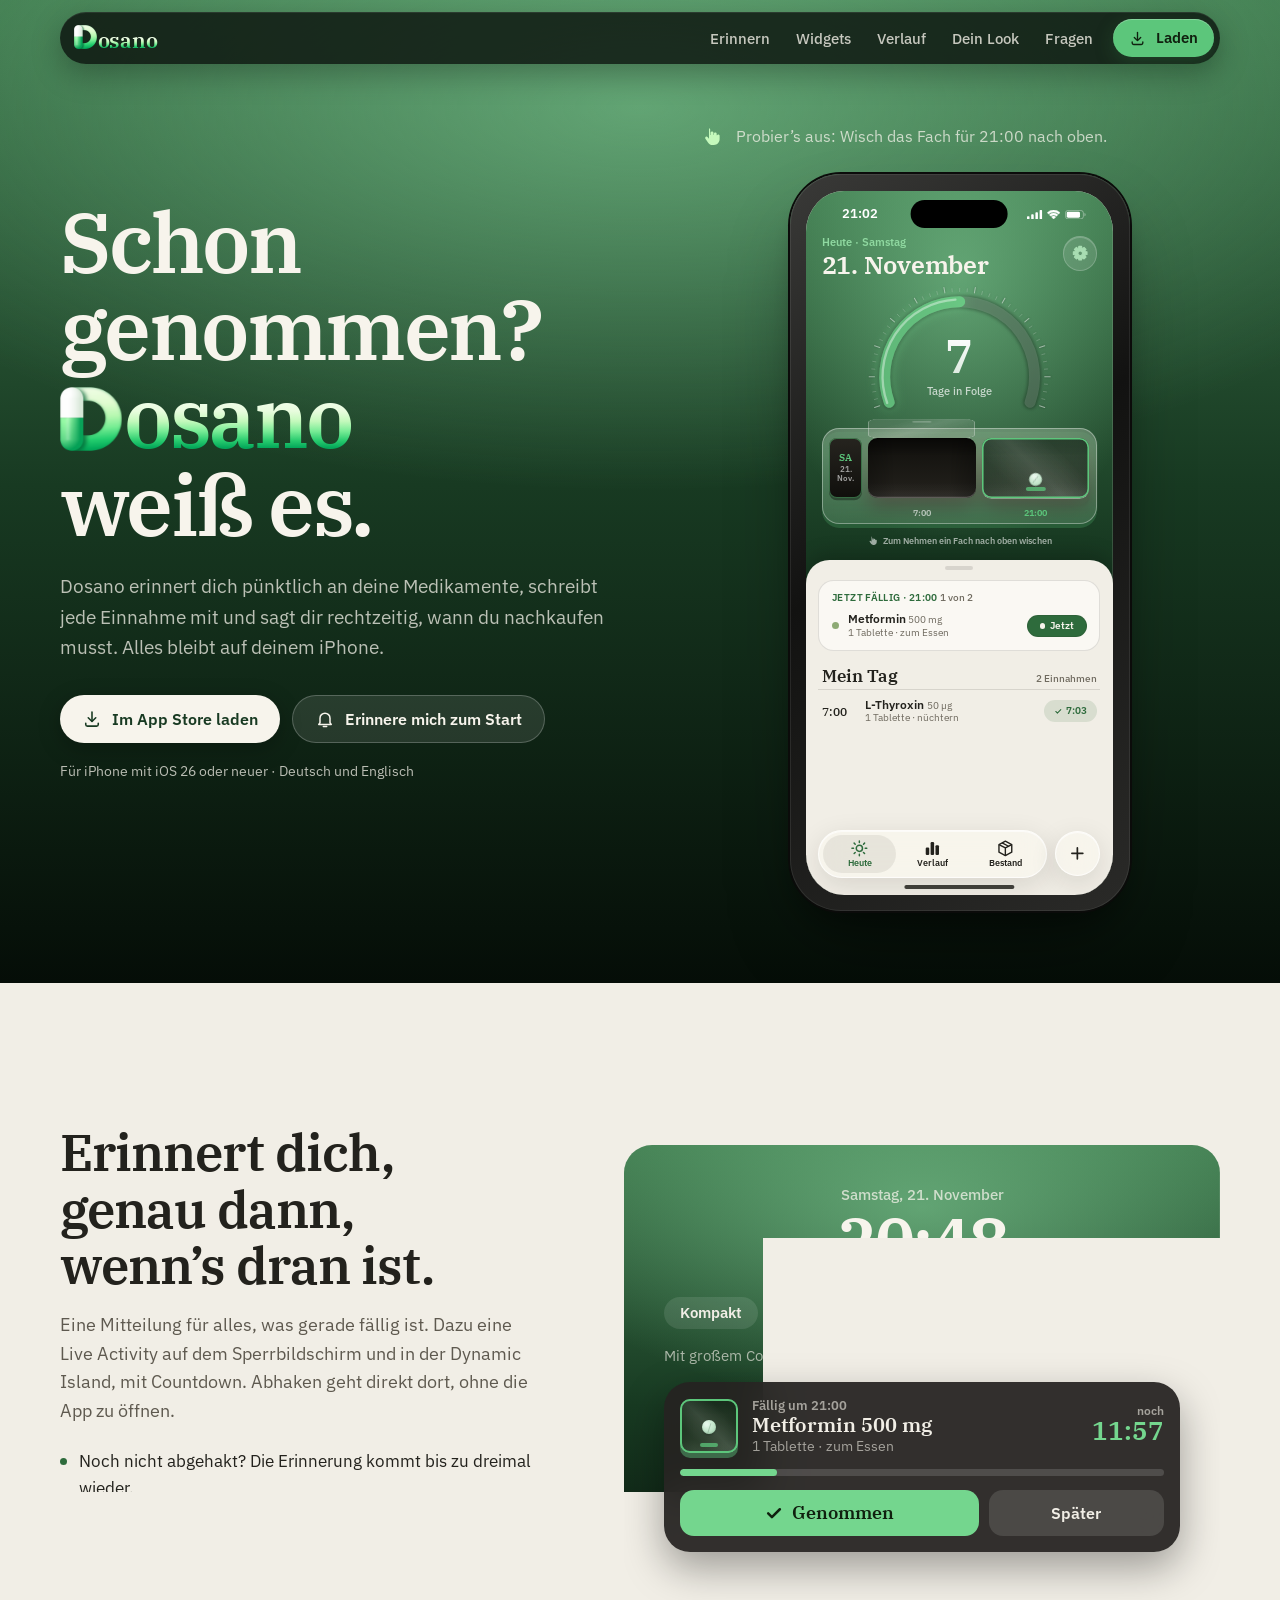
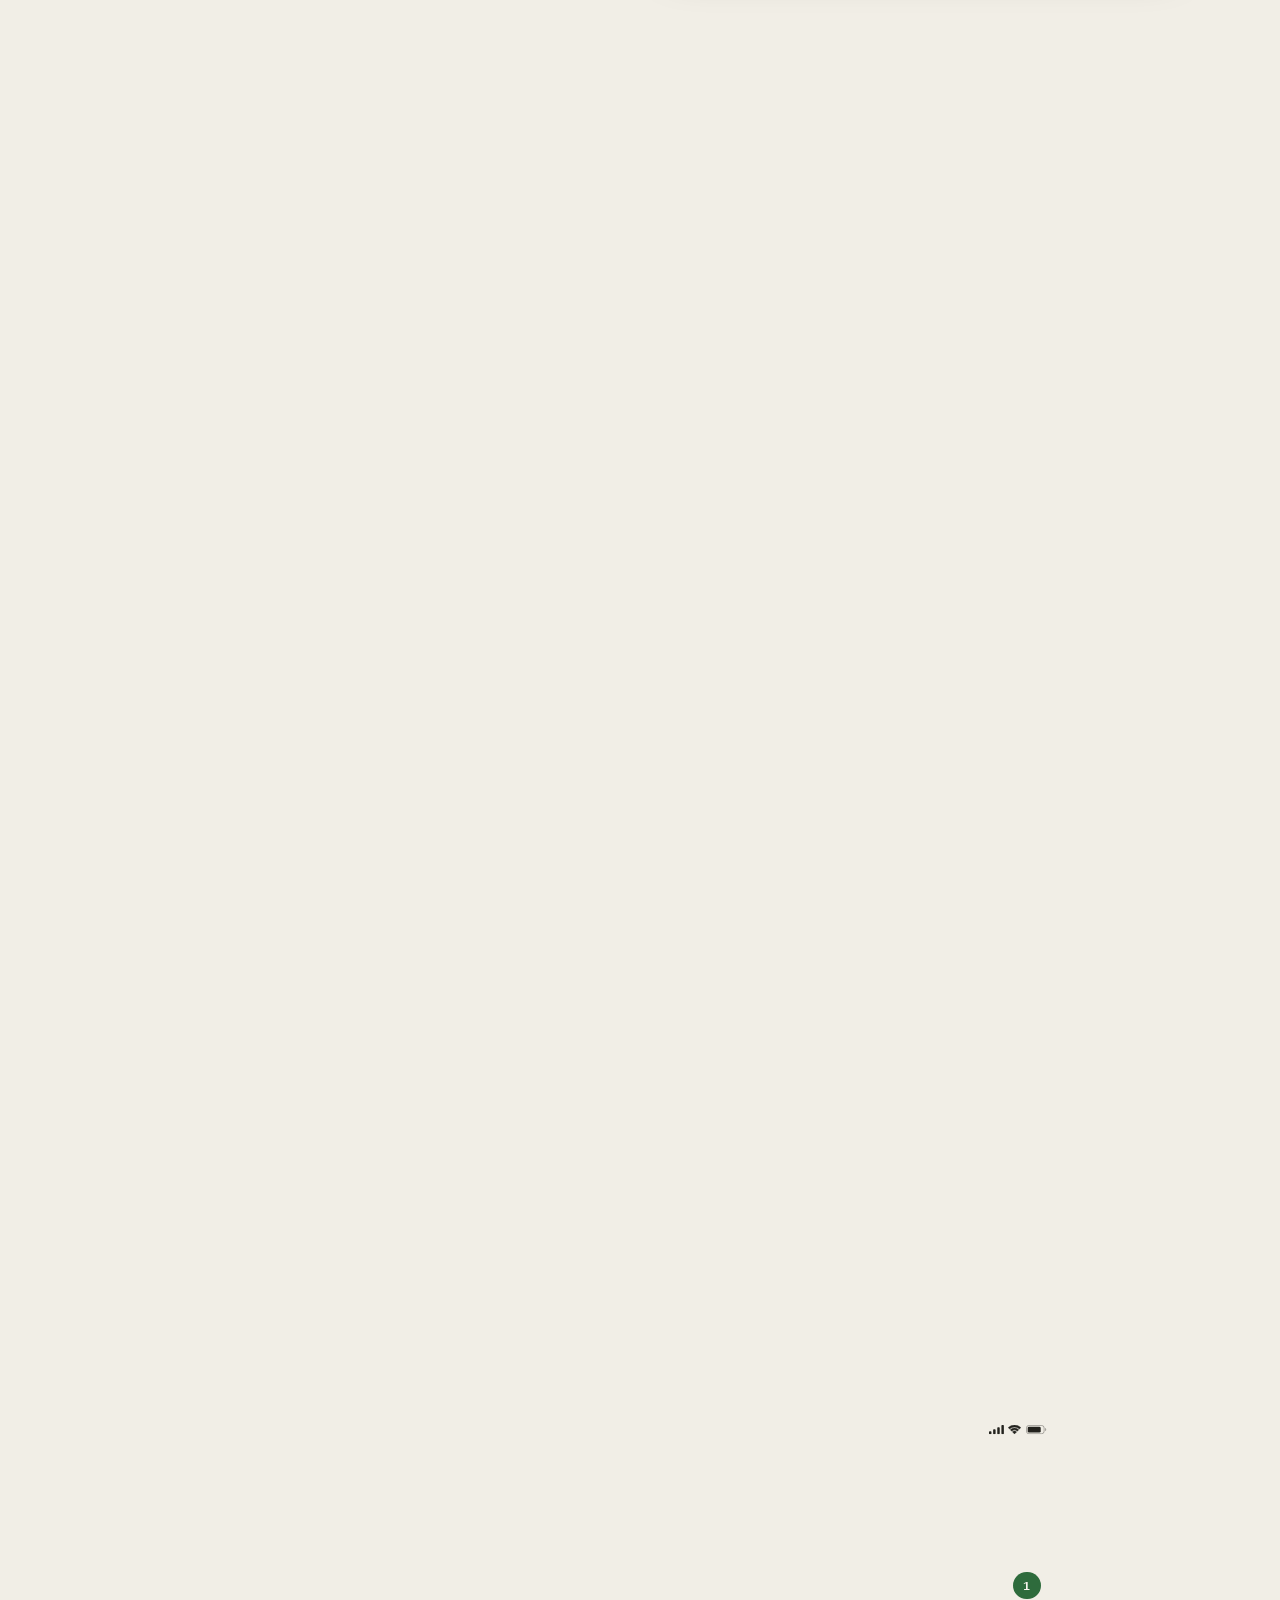
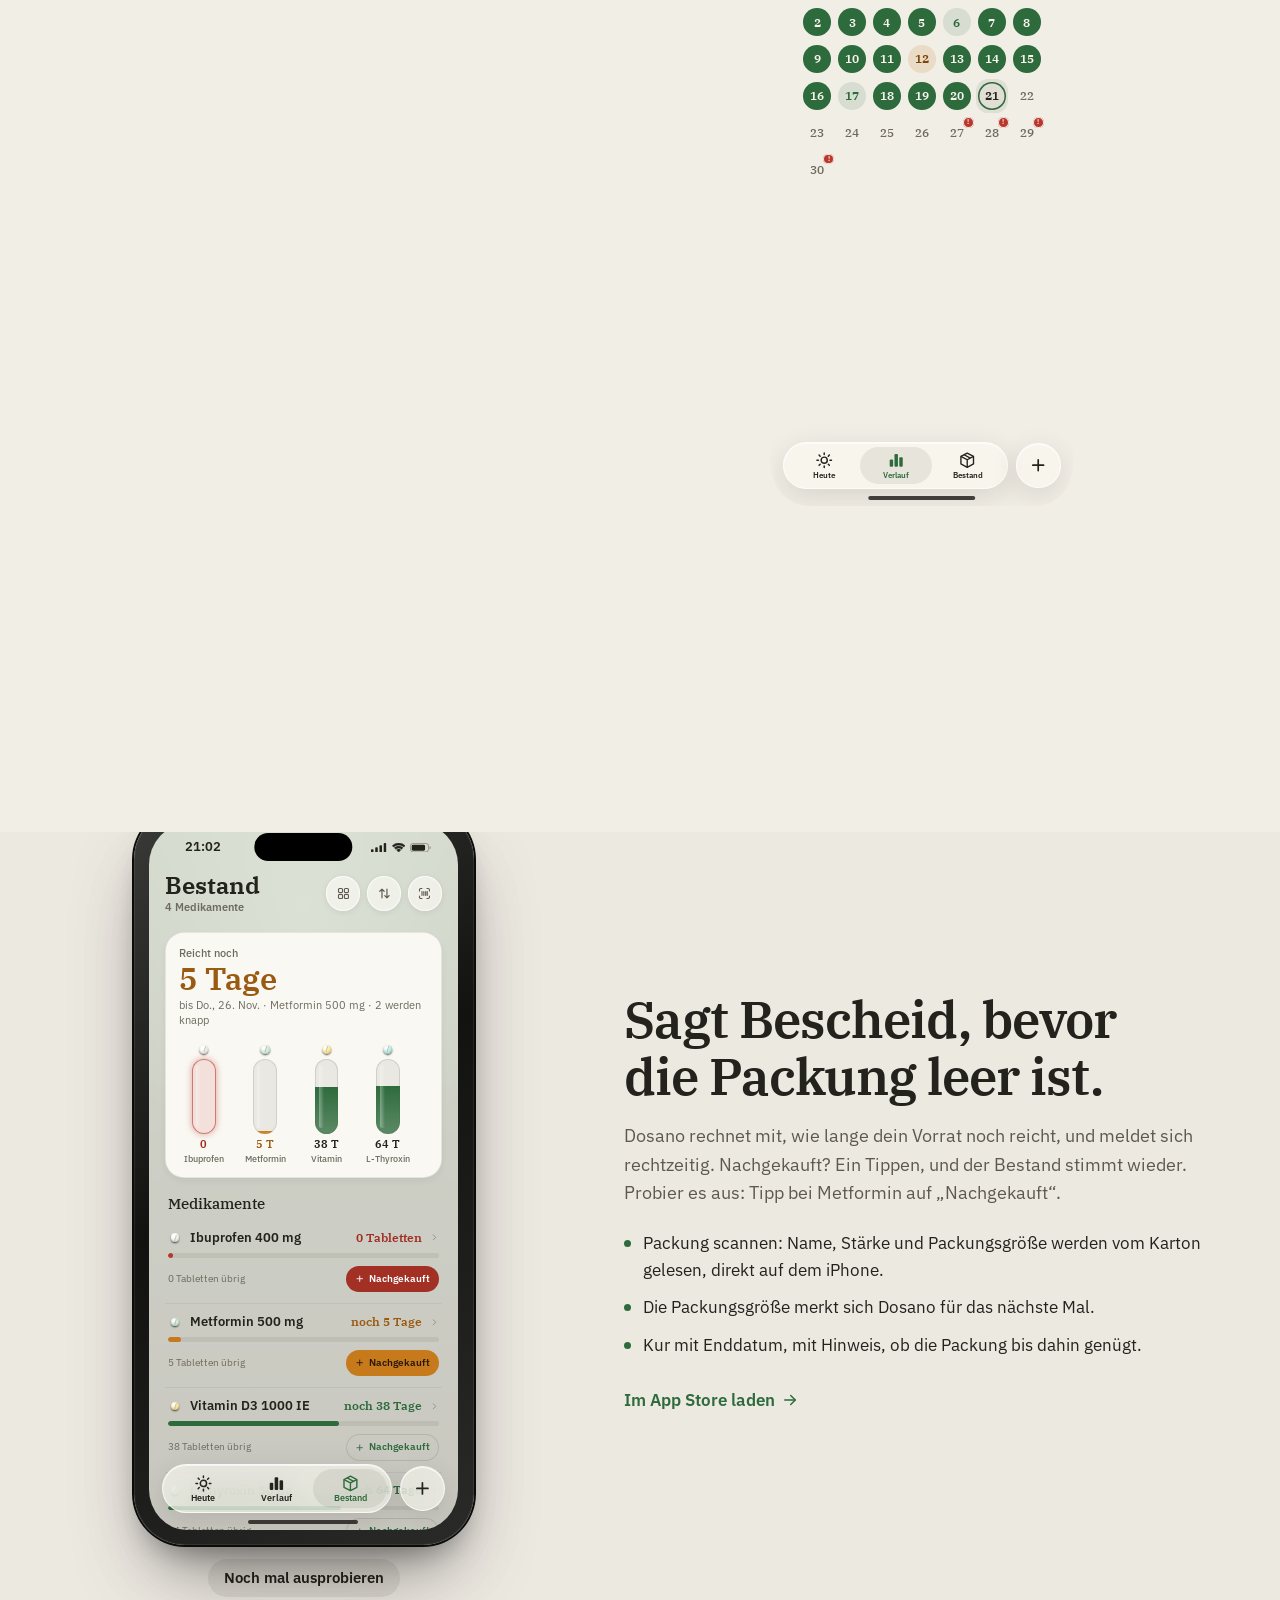
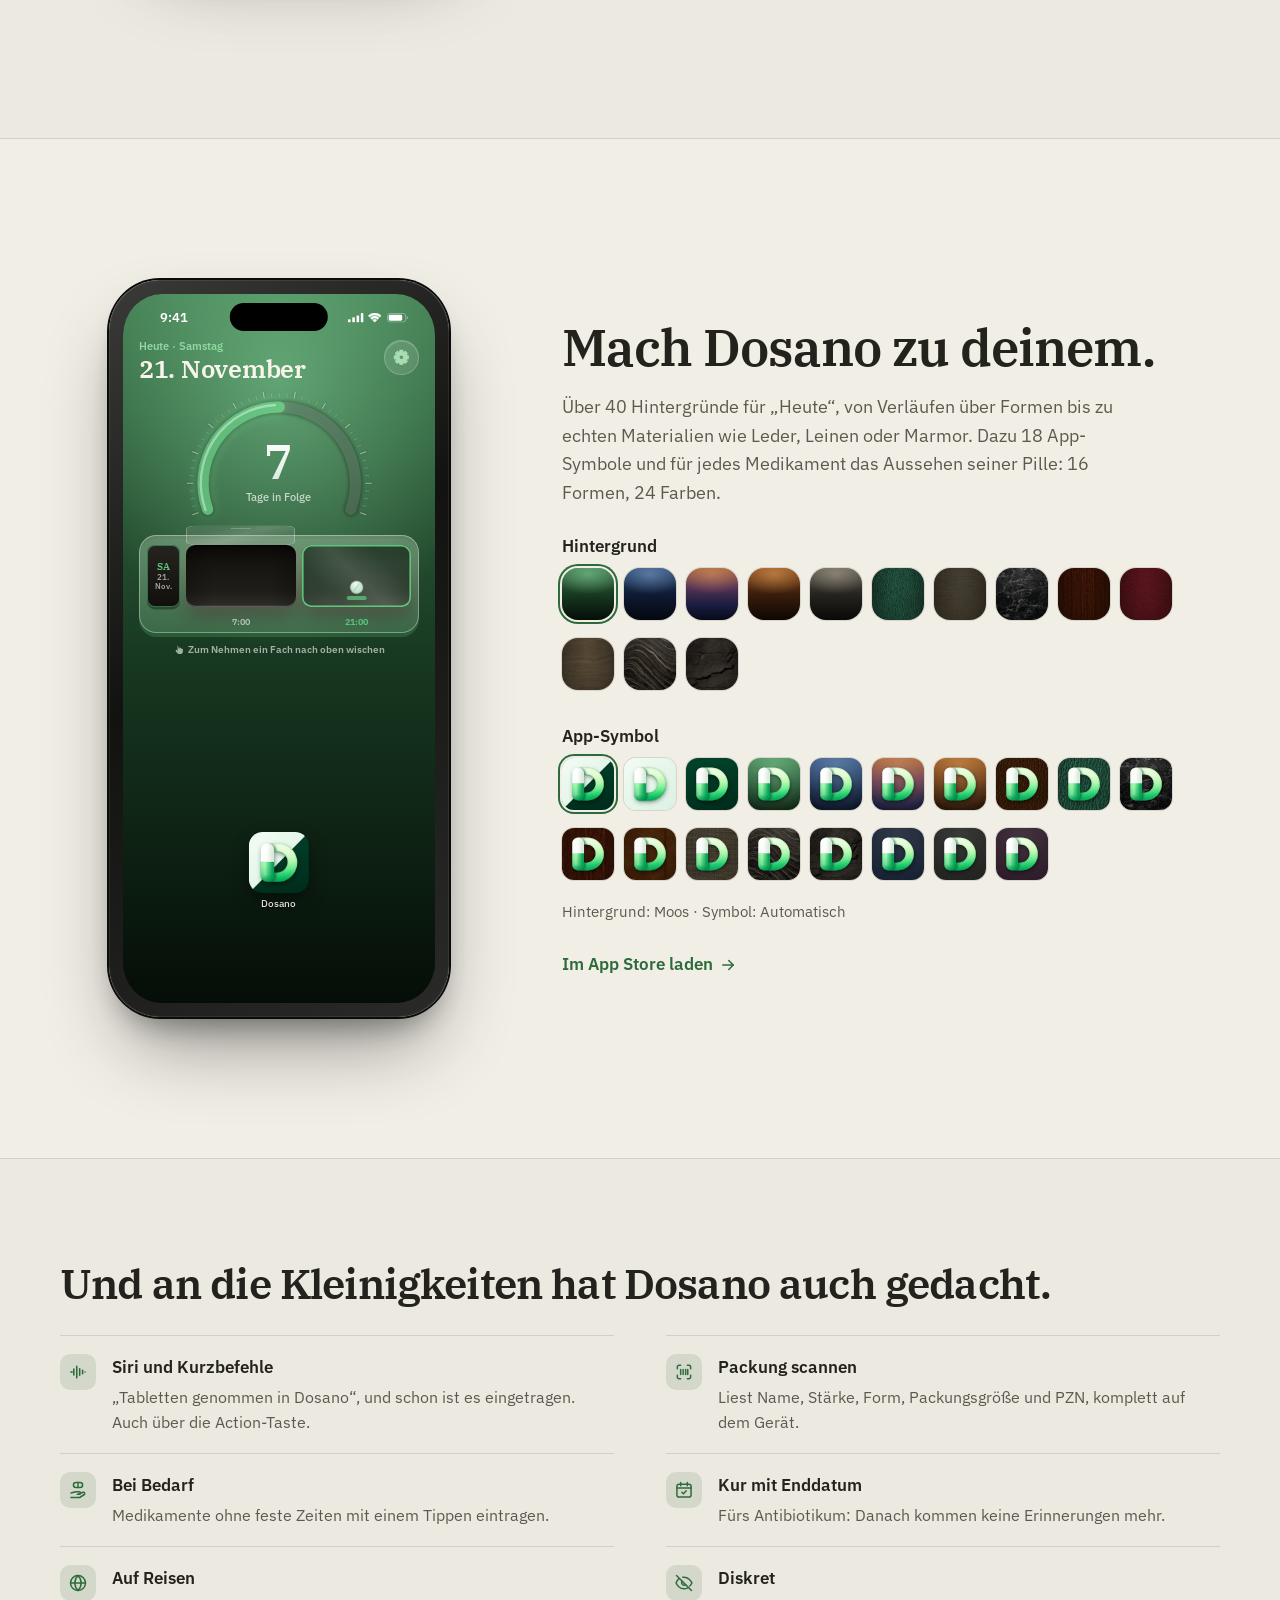
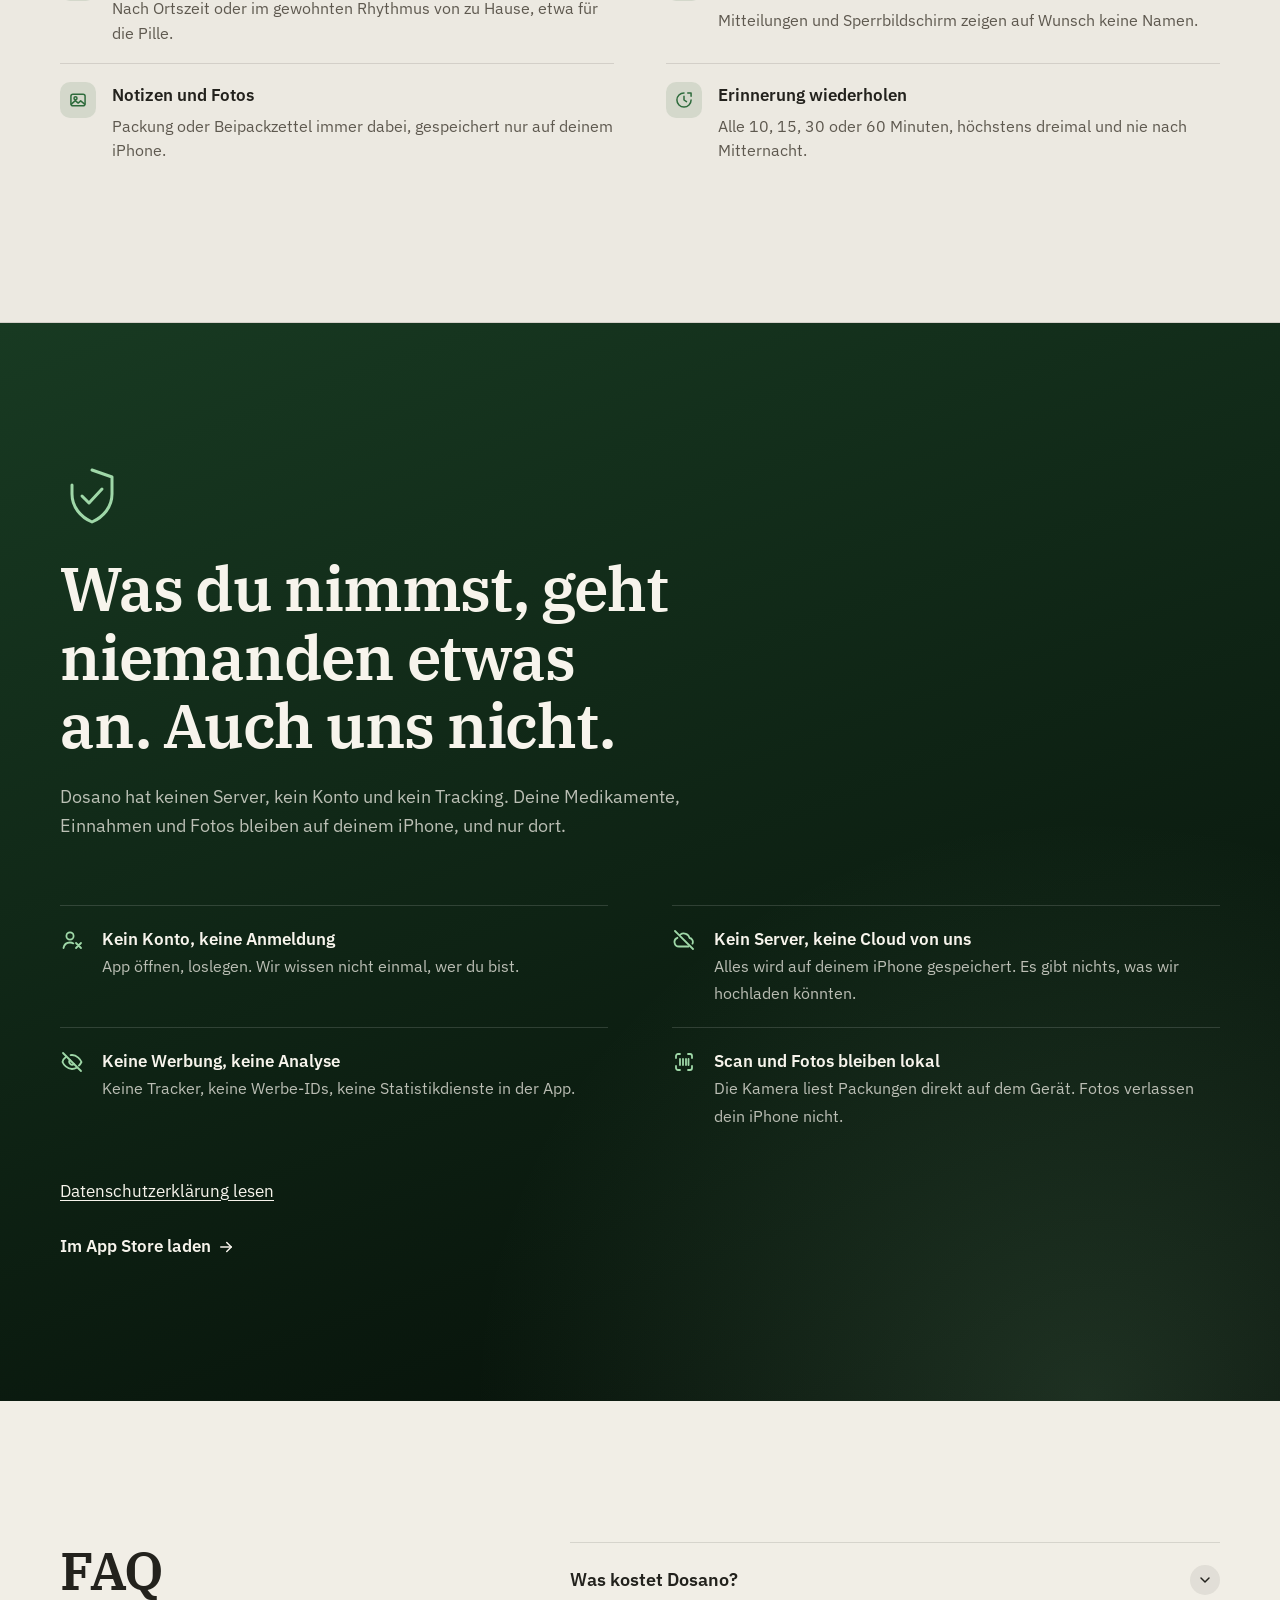
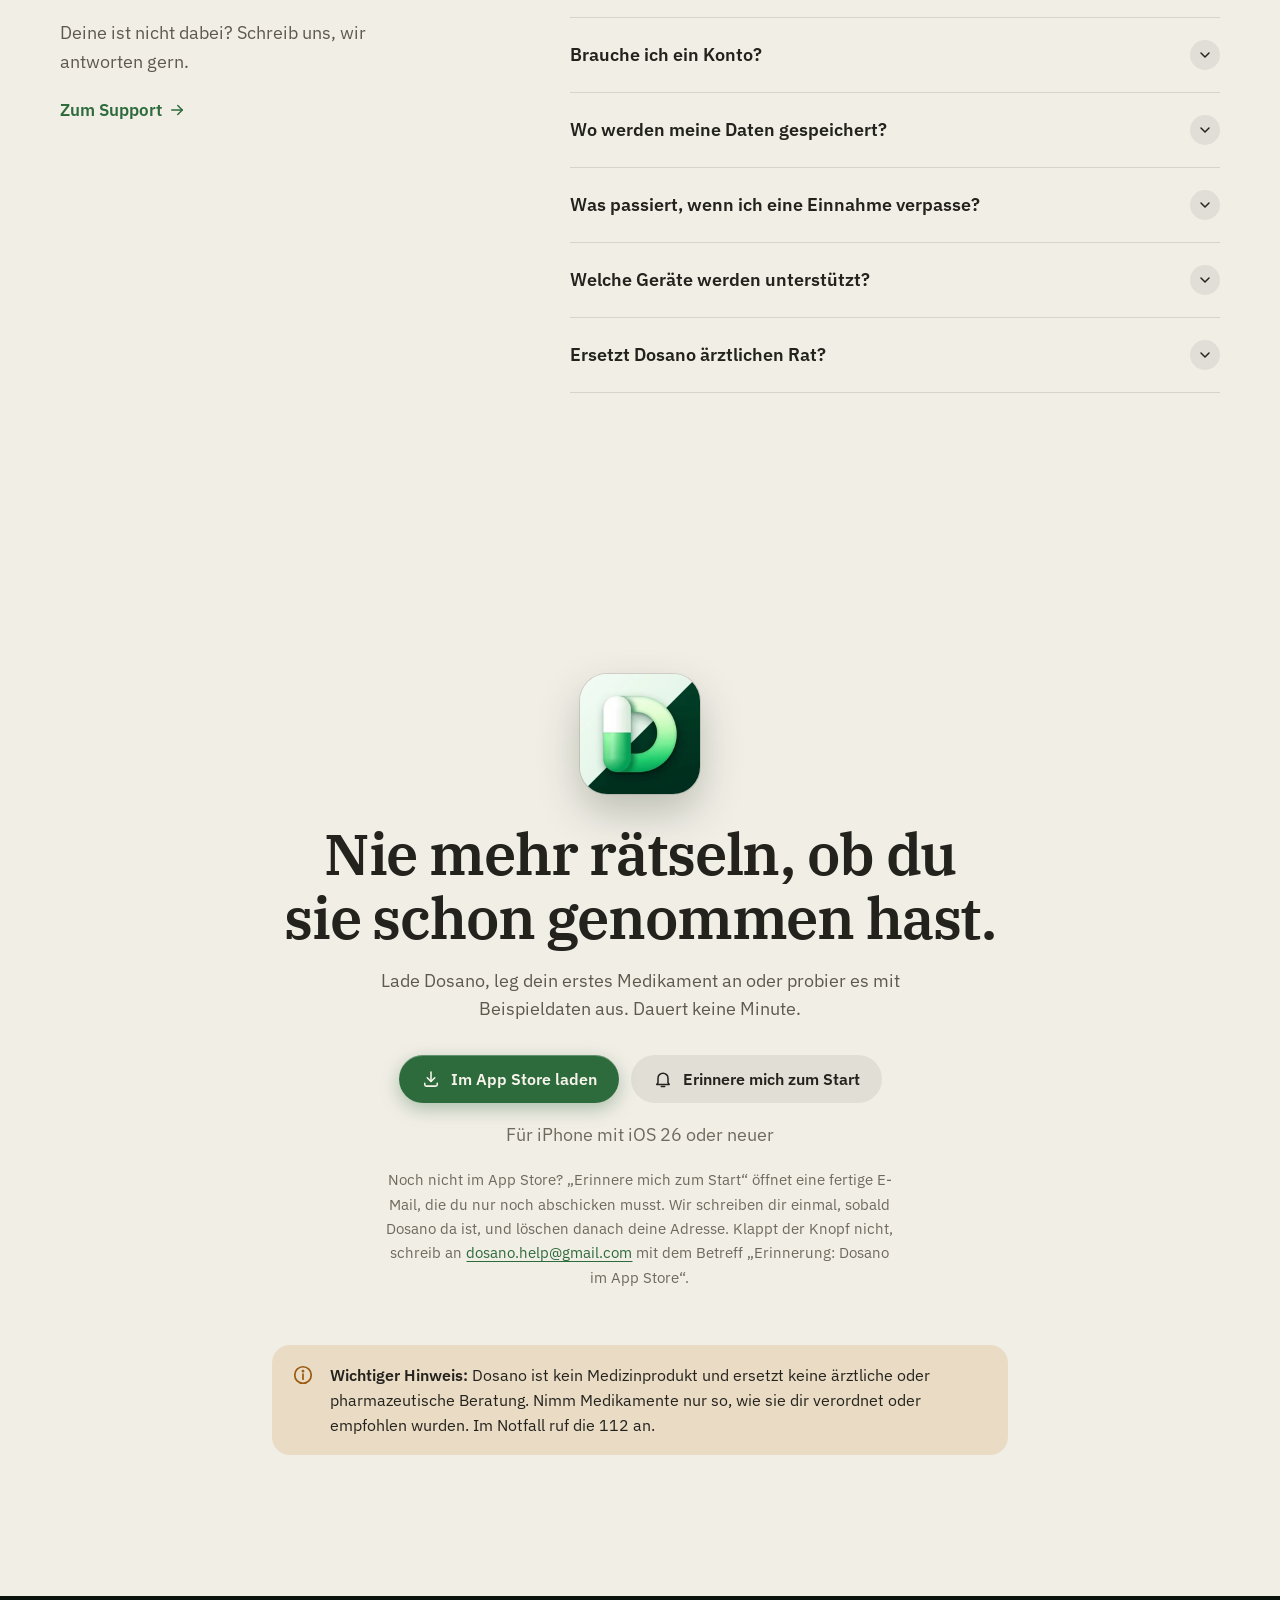
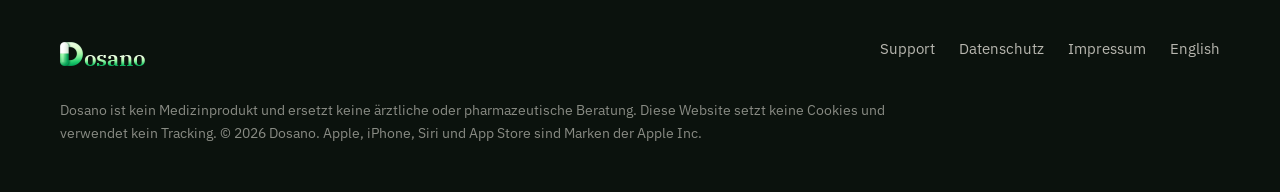
==== commit 19b8c498: "WLAN-Symbol wie auf dem iPhone, Archiv-Knopf im Verlauf entfernt Co-Authored-By: Claude Opus 5.5 <no" ====
--- a/index.html
+++ b/index.html
@@ -38,7 +38,7 @@
       <li><a href="#dein-look">Dein Look</a></li>
       <li><a href="#fragen">Fragen</a></li>
     </ul>
-    <a class="btn btn-primary btn-small" href="https://apps.apple.com/de/app/dosano/id0000000000"><svg aria-hidden="true"><use href="assets/img/icons.svg?v=c0bcb61a#i-store"/></svg>Laden</a>
+    <a class="btn btn-primary btn-small" href="https://apps.apple.com/de/app/dosano/id0000000000"><svg aria-hidden="true"><use href="assets/img/icons.svg?v=4f896641#i-store"/></svg>Laden</a>
     <span class="scroll-line" aria-hidden="true"></span>
   </nav>
 </header>
@@ -53,15 +53,15 @@
       <h1 id="hero-title" class="enter" style="--i:0">Schon genommen? <span class="wordmark" id="heroMark"><img class="wm-d" src="assets/img/logo-320.png" alt="" width="77" height="80"><span class="wm-rest">osano</span></span> weiß&nbsp;es.</h1>
       <p class="hero-lead enter" style="--i:2">Dosano erinnert dich pünktlich an deine Medikamente, schreibt jede Einnahme mit und sagt dir rechtzeitig, wann du nachkaufen musst. Alles bleibt auf deinem iPhone.</p>
       <div class="hero-actions enter" style="--i:3">
-        <a class="btn btn-on-moss" href="https://apps.apple.com/de/app/dosano/id0000000000"><svg aria-hidden="true"><use href="assets/img/icons.svg?v=c0bcb61a#i-store"/></svg>Im App Store laden</a>
-        <a class="btn btn-ghost-moss" href="mailto:dosano.help@gmail.com?subject=Erinnerung%3A%20Dosano%20im%20App%20Store&amp;body=Hallo%2C%0A%0Abitte%20schreibt%20mir%20eine%20kurze%20E-Mail%2C%20sobald%20Dosano%20im%20App%20Store%20ist.%0ADanach%20k%C3%B6nnt%20ihr%20meine%20Adresse%20wieder%20l%C3%B6schen.%0A%0AViele%20Gr%C3%BC%C3%9Fe"><svg aria-hidden="true"><use href="assets/img/icons.svg?v=c0bcb61a#i-bell"/></svg>Erinnere mich zum Start</a>
+        <a class="btn btn-on-moss" href="https://apps.apple.com/de/app/dosano/id0000000000"><svg aria-hidden="true"><use href="assets/img/icons.svg?v=4f896641#i-store"/></svg>Im App Store laden</a>
+        <a class="btn btn-ghost-moss" href="mailto:dosano.help@gmail.com?subject=Erinnerung%3A%20Dosano%20im%20App%20Store&amp;body=Hallo%2C%0A%0Abitte%20schreibt%20mir%20eine%20kurze%20E-Mail%2C%20sobald%20Dosano%20im%20App%20Store%20ist.%0ADanach%20k%C3%B6nnt%20ihr%20meine%20Adresse%20wieder%20l%C3%B6schen.%0A%0AViele%20Gr%C3%BC%C3%9Fe"><svg aria-hidden="true"><use href="assets/img/icons.svg?v=4f896641#i-bell"/></svg>Erinnere mich zum Start</a>
       </div>
       <p class="hero-note enter" style="--i:4">Für iPhone mit iOS 26 oder neuer · Deutsch und Englisch</p>
     </div>
 
     <div class="hero-stage" role="group" aria-labelledby="demo-label">
       <div class="try2 enter" style="--i:3" id="tryRow">
-        <svg class="hand" aria-hidden="true"><use href="assets/img/icons.svg?v=c0bcb61a#i-hand-draw"/></svg>
+        <svg class="hand" aria-hidden="true"><use href="assets/img/icons.svg?v=4f896641#i-hand-draw"/></svg>
         <span id="demo-label">Probier’s aus: Wisch das Fach für 21:00 nach oben.</span>
         <button class="btn btn-ghost-moss btn-small demo-reset" type="button" id="demoReset">Noch mal</button>
       </div>
@@ -69,10 +69,10 @@
         <div class="screen today2" id="demo">
           <div class="bd" data-bd="moss" aria-hidden="true"></div>
           <div class="island" aria-hidden="true"></div>
-          <div class="statusbar" aria-hidden="true" style="color:#fff"><span>21:02</span><span class="sb-icons"><svg viewBox="0 0 20 12"><use href="assets/img/icons.svg?v=c0bcb61a#i-signal"/></svg><svg viewBox="0 0 17 12"><use href="assets/img/icons.svg?v=c0bcb61a#i-wifi"/></svg><svg viewBox="0 0 27 12"><use href="assets/img/icons.svg?v=c0bcb61a#i-battery"/></svg></span></div>
+          <div class="statusbar" aria-hidden="true" style="color:#fff"><span>21:02</span><span class="sb-icons"><svg viewBox="0 0 20 12"><use href="assets/img/icons.svg?v=4f896641#i-signal"/></svg><svg viewBox="0 0 17 12"><use href="assets/img/icons.svg?v=4f896641#i-wifi"/></svg><svg viewBox="0 0 27 12"><use href="assets/img/icons.svg?v=4f896641#i-battery"/></svg></span></div>
           <div class="t2-head" aria-hidden="true">
             <div><div class="t2-kicker">Heute · Samstag</div><div class="t2-date">21. November</div></div>
-            <span class="t2-gear"><svg><use href="assets/img/icons.svg?v=c0bcb61a#i-gear-fill"/></svg></span>
+            <span class="t2-gear"><svg><use href="assets/img/icons.svg?v=4f896641#i-gear-fill"/></svg></span>
           </div>
           <div class="arc2" aria-hidden="true" data-arc="demo" data-shown="0.5">
             <svg viewBox="0 0 240 172">
@@ -99,27 +99,27 @@
               <span class="comp-time">7:00</span>
             </div>
             <div class="comp is-current" style="--lid:#8DAA74">
-              <button class="comp-box" type="button" id="demoComp"><span class="visually-hidden">Fach 21:00 nehmen: Metformin 500 mg</span><span class="well" aria-hidden="true"></span><i class="p drop" style="left:44%;bottom:12px;--r:20deg;--d:500ms" aria-hidden="true"></i><span class="check" aria-hidden="true"><svg><use href="assets/img/icons.svg?v=c0bcb61a#i-tick"/></svg></span><span class="lid2" aria-hidden="true"></span></button>
+              <button class="comp-box" type="button" id="demoComp"><span class="visually-hidden">Fach 21:00 nehmen: Metformin 500 mg</span><span class="well" aria-hidden="true"></span><i class="p drop" style="left:44%;bottom:12px;--r:20deg;--d:500ms" aria-hidden="true"></i><span class="check" aria-hidden="true"><svg><use href="assets/img/icons.svg?v=4f896641#i-tick"/></svg></span><span class="lid2" aria-hidden="true"></span></button>
               <span class="comp-time" aria-hidden="true">21:00</span>
             </div>
           </div>
-          <div class="t2-hint" aria-hidden="true"><svg><use href="assets/img/icons.svg?v=c0bcb61a#i-hand-draw"/></svg>Zum Nehmen ein Fach nach oben wischen</div>
+          <div class="t2-hint" aria-hidden="true"><svg><use href="assets/img/icons.svg?v=4f896641#i-hand-draw"/></svg>Zum Nehmen ein Fach nach oben wischen</div>
           <div class="sheet2" aria-hidden="true">
             <div class="grabber"></div>
             <div class="due">
               <div class="due-head swap"><span class="before">Jetzt fällig · 21:00 <span class="count">1 von 2</span></span><span class="after">Für heute alles erledigt <span class="count">2 von 2</span></span></div>
-              <div class="due-row"><i class="dot" style="background:#8DAA74"></i><div><div class="med">Metformin<small>500 mg</small></div><div class="sub">1 Tablette · zum Essen</div></div><span class="swap"><span class="ochip due before"><i></i>Jetzt</span><span class="ochip ok after"><svg aria-hidden="true"><use href="assets/img/icons.svg?v=c0bcb61a#i-tick"/></svg>21:02</span></span></div>
+              <div class="due-row"><i class="dot" style="background:#8DAA74"></i><div><div class="med">Metformin<small>500 mg</small></div><div class="sub">1 Tablette · zum Essen</div></div><span class="swap"><span class="ochip due before"><i></i>Jetzt</span><span class="ochip ok after"><svg aria-hidden="true"><use href="assets/img/icons.svg?v=4f896641#i-tick"/></svg>21:02</span></span></div>
             </div>
             <div class="day-title"><b>Mein Tag</b><span>2 Einnahmen</span></div>
-            <div class="log-row"><span class="time">7:00</span><div><div class="med">L-Thyroxin<small>50 µg</small></div><div class="sub">1 Tablette · nüchtern</div></div><span class="ochip ok"><svg aria-hidden="true"><use href="assets/img/icons.svg?v=c0bcb61a#i-tick"/></svg>7:03</span></div>
+            <div class="log-row"><span class="time">7:00</span><div><div class="med">L-Thyroxin<small>50 µg</small></div><div class="sub">1 Tablette · nüchtern</div></div><span class="ochip ok"><svg aria-hidden="true"><use href="assets/img/icons.svg?v=4f896641#i-tick"/></svg>7:03</span></div>
           </div>
           <div class="tabbar" aria-hidden="true">
-            <div class="tabs"><span class="tab is-active"><svg><use href="assets/img/icons.svg?v=c0bcb61a#i-sun"/></svg>Heute</span><span class="tab"><svg><use href="assets/img/icons.svg?v=c0bcb61a#i-bars"/></svg>Verlauf</span><span class="tab"><svg><use href="assets/img/icons.svg?v=c0bcb61a#i-box"/></svg>Bestand</span></div>
-            <span class="tab-plus"><svg><use href="assets/img/icons.svg?v=c0bcb61a#i-plus"/></svg></span>
+            <div class="tabs"><span class="tab is-active"><svg><use href="assets/img/icons.svg?v=4f896641#i-sun"/></svg>Heute</span><span class="tab"><svg><use href="assets/img/icons.svg?v=4f896641#i-bars"/></svg>Verlauf</span><span class="tab"><svg><use href="assets/img/icons.svg?v=4f896641#i-box"/></svg>Bestand</span></div>
+            <span class="tab-plus"><svg><use href="assets/img/icons.svg?v=4f896641#i-plus"/></svg></span>
           </div>
           <div class="home-ind" aria-hidden="true"></div>
           <div class="fly-layer" aria-hidden="true"></div>
-          <svg class="ghost-hand" id="ghostHand" aria-hidden="true"><use href="assets/img/icons.svg?v=c0bcb61a#i-hand-draw"/></svg>
+          <svg class="ghost-hand" id="ghostHand" aria-hidden="true"><use href="assets/img/icons.svg?v=4f896641#i-hand-draw"/></svg>
         </div>
       </div>
       <p class="visually-hidden" role="status" id="demoStatus"></p>
@@ -138,7 +138,7 @@
         <li>„Später“ schlägt passende Zeiten vor: in 30 Minuten, heute Abend, vor dem Schlafengehen.</li>
         <li>Drei Darstellungen zur Wahl: Kompakt, Mit Fortschritt oder Groß.</li>
       </ul>
-      <a class="store-link" href="https://apps.apple.com/de/app/dosano/id0000000000">Im App Store laden<svg aria-hidden="true"><use href="assets/img/icons.svg?v=c0bcb61a#i-arrow"/></svg></a>
+      <a class="store-link" href="https://apps.apple.com/de/app/dosano/id0000000000">Im App Store laden<svg aria-hidden="true"><use href="assets/img/icons.svg?v=4f896641#i-arrow"/></svg></a>
     </div>
     <div class="stage-dark reveal" style="--delay:120ms" id="lockStage">
       <div class="bd" data-bd="moss" aria-hidden="true"></div>
@@ -154,14 +154,14 @@
           <div class="la-row">
             <span class="la-icon" aria-hidden="true"><span class="well"></span><i class="p"></i><span class="lid2"></span></span>
             <div class="la-text"><div class="la-name">Metformin 500 mg</div><div class="la-detail">noch <span data-cd>12:00</span> · 1 Tablette</div></div>
-            <div class="la-round"><button type="button" data-act="later" aria-label="Später"><svg><use href="assets/img/icons.svg?v=c0bcb61a#i-snooze"/></svg></button><button type="button" class="take" data-act="take" aria-label="Genommen"><svg><use href="assets/img/icons.svg?v=c0bcb61a#i-tick"/></svg></button></div>
+            <div class="la-round"><button type="button" data-act="later" aria-label="Später"><svg><use href="assets/img/icons.svg?v=4f896641#i-snooze"/></svg></button><button type="button" class="take" data-act="take" aria-label="Genommen"><svg><use href="assets/img/icons.svg?v=4f896641#i-tick"/></svg></button></div>
           </div>
         </div>
         <div class="la-variant v-progress">
           <div class="la-row">
             <span class="la-icon" aria-hidden="true"><span class="well"></span><i class="p"></i><span class="lid2"></span></span>
             <div class="la-text"><div class="la-name">Metformin 500 mg</div><div class="la-detail">noch <span data-cd>12:00</span> · 1 Tablette</div></div>
-            <div class="la-round"><button type="button" data-act="later" aria-label="Später"><svg><use href="assets/img/icons.svg?v=c0bcb61a#i-snooze"/></svg></button><button type="button" class="take" data-act="take" aria-label="Genommen"><svg><use href="assets/img/icons.svg?v=c0bcb61a#i-tick"/></svg></button></div>
+            <div class="la-round"><button type="button" data-act="later" aria-label="Später"><svg><use href="assets/img/icons.svg?v=4f896641#i-snooze"/></svg></button><button type="button" class="take" data-act="take" aria-label="Genommen"><svg><use href="assets/img/icons.svg?v=4f896641#i-tick"/></svg></button></div>
           </div>
           <div class="slotdots" aria-hidden="true"><i class="t"></i><i class="o"></i><span>Heute 1 von 2</span></div>
         </div>
@@ -172,9 +172,9 @@
             <div class="la-count"><small>noch</small><b data-cd>12:00</b></div>
           </div>
           <div class="la-bar" aria-hidden="true"><i id="laBar"></i></div>
-          <div class="la-btns"><button type="button" class="take" data-act="take"><svg aria-hidden="true"><use href="assets/img/icons.svg?v=c0bcb61a#i-tick"/></svg>Genommen</button><button type="button" data-act="later">Später</button></div>
-        </div>
-        <div class="done-msg"><svg aria-hidden="true"><use href="assets/img/icons.svg?v=c0bcb61a#i-check"/></svg>Erledigt. Bis morgen früh!</div>
+          <div class="la-btns"><button type="button" class="take" data-act="take"><svg aria-hidden="true"><use href="assets/img/icons.svg?v=4f896641#i-tick"/></svg>Genommen</button><button type="button" data-act="later">Später</button></div>
+        </div>
+        <div class="done-msg"><svg aria-hidden="true"><use href="assets/img/icons.svg?v=4f896641#i-check"/></svg>Erledigt. Bis morgen früh!</div>
       </div>
       <p class="visually-hidden" role="status" id="laStatus"></p>
     </div>
@@ -192,17 +192,17 @@
         <li>Bestand: ein Medikament, oder immer das, das als Nächstes leer wird.</li>
         <li>Diskret: auf Wunsch ohne Namen auf dem Sperrbildschirm.</li>
       </ul>
-      <a class="store-link" href="https://apps.apple.com/de/app/dosano/id0000000000">Im App Store laden<svg aria-hidden="true"><use href="assets/img/icons.svg?v=c0bcb61a#i-arrow"/></svg></a>
+      <a class="store-link" href="https://apps.apple.com/de/app/dosano/id0000000000">Im App Store laden<svg aria-hidden="true"><use href="assets/img/icons.svg?v=4f896641#i-arrow"/></svg></a>
     </div>
     <div class="phone reveal" style="--delay:120ms">
       <div class="screen homescreen" id="home" role="group" aria-label="Beispiel: Widgets von Dosano auf dem Home-Bildschirm">
         <div class="hs-wall" aria-hidden="true"></div>
         <div class="island" aria-hidden="true"></div>
-        <div class="statusbar" aria-hidden="true" style="color:#fff"><span>21:02</span><span class="sb-icons"><svg viewBox="0 0 20 12"><use href="assets/img/icons.svg?v=c0bcb61a#i-signal"/></svg><svg viewBox="0 0 17 12"><use href="assets/img/icons.svg?v=c0bcb61a#i-wifi"/></svg><svg viewBox="0 0 27 12"><use href="assets/img/icons.svg?v=c0bcb61a#i-battery"/></svg></span></div>
+        <div class="statusbar" aria-hidden="true" style="color:#fff"><span>21:02</span><span class="sb-icons"><svg viewBox="0 0 20 12"><use href="assets/img/icons.svg?v=4f896641#i-signal"/></svg><svg viewBox="0 0 17 12"><use href="assets/img/icons.svg?v=4f896641#i-wifi"/></svg><svg viewBox="0 0 27 12"><use href="assets/img/icons.svg?v=4f896641#i-battery"/></svg></span></div>
         <div class="hs-grid">
           <div class="hs-cell">
             <div class="wg" role="img" aria-label="Widget Bestand: Ibuprofen 400 mg ist leer, 0 Tabletten übrig">
-              <div class="wg-top"><span class="wg-label red"><svg aria-hidden="true"><use href="assets/img/icons.svg?v=c0bcb61a#i-cart"/></svg>Leer</span><i class="p white wg-pill"></i></div>
+              <div class="wg-top"><span class="wg-label red"><svg aria-hidden="true"><use href="assets/img/icons.svg?v=4f896641#i-cart"/></svg>Leer</span><i class="p white wg-pill"></i></div>
               <div class="wg-fill"></div>
               <div class="wg-name">Ibuprofen 400 mg</div>
               <div class="wg-big red">0</div>
@@ -215,14 +215,14 @@
             <div class="wg" data-w="next">
               <div class="wg-head"><b data-next-head>Als Nächstes</b><span data-count>1/2</span></div>
               <div class="wg-next" data-next-body>
-                <div class="wg-nextrow"><span class="sc is-current wg-c50" style="--h:46;--tint:#8DAA74"><span class="sc-wall"></span><span class="sc-well"></span><i class="p"></i><span class="sc-check"><svg><use href="assets/img/icons.svg?v=c0bcb61a#i-tick"/></svg></span><span class="sc-lid"></span></span><div><div class="wg-when">Jetzt · 21:00</div><div class="wg-sub2">1 Tablette</div></div></div>
+                <div class="wg-nextrow"><span class="sc is-current wg-c50" style="--h:46;--tint:#8DAA74"><span class="sc-wall"></span><span class="sc-well"></span><i class="p"></i><span class="sc-check"><svg><use href="assets/img/icons.svg?v=4f896641#i-tick"/></svg></span><span class="sc-lid"></span></span><div><div class="wg-when">Jetzt · 21:00</div><div class="wg-sub2">1 Tablette</div></div></div>
                 <div class="wg-title">Metformin 500 mg</div>
                 <div class="wg-fill"></div>
-                <button class="wg-btn full" type="button" data-take aria-label="Metformin 500 mg als genommen markieren"><svg><use href="assets/img/icons.svg?v=c0bcb61a#i-tick"/></svg><span>Genommen</span></button>
+                <button class="wg-btn full" type="button" data-take aria-label="Metformin 500 mg als genommen markieren"><svg><use href="assets/img/icons.svg?v=4f896641#i-tick"/></svg><span>Genommen</span></button>
               </div>
               <div class="wg-done" data-next-done hidden>
                 <div class="wg-fill"></div>
-                <span class="wg-badge"><svg><use href="assets/img/icons.svg?v=c0bcb61a#i-tick"/></svg></span>
+                <span class="wg-badge"><svg><use href="assets/img/icons.svg?v=4f896641#i-tick"/></svg></span>
                 <div class="wg-donetitle">Alles erledigt</div>
                 <div class="wg-sub">2/2 genommen</div>
               </div>
@@ -233,15 +233,15 @@
             <div class="wg" role="img" aria-label="Widget Pillenplaner: 7:00 erledigt, 21:00 offen" data-w="planner">
               <div class="wg-head small"><b>Heute</b><span data-count>1/2</span></div>
               <div class="wg-pgrid">
-                <div class="wg-slot"><span class="sc is-open" style="--h:40;--tint:#8DAA74"><span class="sc-wall"></span><span class="sc-well"></span><span class="sc-check"><svg><use href="assets/img/icons.svg?v=c0bcb61a#i-tick"/></svg></span><span class="sc-lid"></span></span><span class="wg-time">7:00</span></div>
-                <div class="wg-slot current" data-evening><span class="sc is-current" style="--h:40;--tint:#8DAA74"><span class="sc-wall"></span><span class="sc-well"></span><i class="p"></i><span class="sc-check"><svg><use href="assets/img/icons.svg?v=c0bcb61a#i-tick"/></svg></span><span class="sc-lid"></span></span><span class="wg-time">21:00</span></div>
+                <div class="wg-slot"><span class="sc is-open" style="--h:40;--tint:#8DAA74"><span class="sc-wall"></span><span class="sc-well"></span><span class="sc-check"><svg><use href="assets/img/icons.svg?v=4f896641#i-tick"/></svg></span><span class="sc-lid"></span></span><span class="wg-time">7:00</span></div>
+                <div class="wg-slot current" data-evening><span class="sc is-current" style="--h:40;--tint:#8DAA74"><span class="sc-wall"></span><span class="sc-well"></span><i class="p"></i><span class="sc-check"><svg><use href="assets/img/icons.svg?v=4f896641#i-tick"/></svg></span><span class="sc-lid"></span></span><span class="wg-time">21:00</span></div>
               </div>
             </div>
             <span class="hs-label">Dosano</span>
           </div>
           <div class="hs-cell">
             <div class="wg" role="img" aria-label="Widget Bestand im Überblick: Ibuprofen leer, Metformin noch 5 Tage, Vitamin D3 noch 38 Tage, L-Thyroxin noch 64 Tage">
-              <div class="wg-head small"><b>Bestand</b><svg class="wg-warn" aria-hidden="true"><use href="assets/img/icons.svg?v=c0bcb61a#i-warn"/></svg></div>
+              <div class="wg-head small"><b>Bestand</b><svg class="wg-warn" aria-hidden="true"><use href="assets/img/icons.svg?v=4f896641#i-warn"/></svg></div>
               <div class="wg-list">
                 <div><i class="p white"></i><span>Ibuprofen 400 mg</span><b class="red">0</b><span class="wg-bar h4"><i class="empty" style="--r:0"></i></span></div>
                 <div><i class="p"></i><span>Metformin 500 mg</span><b class="orange">5 T</b><span class="wg-bar h4"><i class="low" style="--r:0.05"></i></span></div>
@@ -255,15 +255,15 @@
             <div class="wg wide" data-w="medium">
               <div class="wg-head"><b class="b15">Heute</b><span class="semi" data-count-long>1/2 genommen</span></div>
               <div class="sstrip" aria-hidden="true">
-                <div class="wg-slot"><span class="sc is-open" style="--h:44;--tint:#8DAA74"><span class="sc-wall"></span><span class="sc-well"></span><span class="sc-check"><svg><use href="assets/img/icons.svg?v=c0bcb61a#i-tick"/></svg></span><span class="sc-lid"></span></span><span class="wg-time">7:00</span></div>
-                <div class="wg-slot current" data-evening><span class="sc is-current" style="--h:44;--tint:#8DAA74"><span class="sc-wall"></span><span class="sc-well"></span><i class="p"></i><span class="sc-check"><svg><use href="assets/img/icons.svg?v=c0bcb61a#i-tick"/></svg></span><span class="sc-lid"></span></span><span class="wg-time">21:00</span></div>
+                <div class="wg-slot"><span class="sc is-open" style="--h:44;--tint:#8DAA74"><span class="sc-wall"></span><span class="sc-well"></span><span class="sc-check"><svg><use href="assets/img/icons.svg?v=4f896641#i-tick"/></svg></span><span class="sc-lid"></span></span><span class="wg-time">7:00</span></div>
+                <div class="wg-slot current" data-evening><span class="sc is-current" style="--h:44;--tint:#8DAA74"><span class="sc-wall"></span><span class="sc-well"></span><i class="p"></i><span class="sc-check"><svg><use href="assets/img/icons.svg?v=4f896641#i-tick"/></svg></span><span class="sc-lid"></span></span><span class="wg-time">21:00</span></div>
               </div>
               <div class="wg-fill"></div>
               <div class="wg-medrow" data-next-body>
                 <div class="wg-medtext"><div class="wg-when small">Jetzt · 21:00</div><div class="wg-title b15">Metformin 500 mg</div></div>
-                <button class="wg-btn" type="button" data-take aria-label="Metformin 500 mg als genommen markieren"><svg><use href="assets/img/icons.svg?v=c0bcb61a#i-tick"/></svg><span>Genommen</span></button>
-              </div>
-              <div class="wg-allempty" data-next-done hidden><svg aria-hidden="true"><use href="assets/img/icons.svg?v=c0bcb61a#i-check"/></svg>Alle Fächer sind leer. Bis morgen!</div>
+                <button class="wg-btn" type="button" data-take aria-label="Metformin 500 mg als genommen markieren"><svg><use href="assets/img/icons.svg?v=4f896641#i-tick"/></svg><span>Genommen</span></button>
+              </div>
+              <div class="wg-allempty" data-next-done hidden><svg aria-hidden="true"><use href="assets/img/icons.svg?v=4f896641#i-check"/></svg>Alle Fächer sind leer. Bis morgen!</div>
             </div>
             <span class="hs-label">Dosano</span>
           </div>
@@ -286,16 +286,16 @@
         <li>Ein rotes Ausrufezeichen zeigt, ab wann der Vorrat nicht mehr reicht.</li>
         <li>Praktisch fürs nächste Gespräch in der Arztpraxis.</li>
       </ul>
-      <a class="store-link" href="https://apps.apple.com/de/app/dosano/id0000000000">Im App Store laden<svg aria-hidden="true"><use href="assets/img/icons.svg?v=c0bcb61a#i-arrow"/></svg></a>
+      <a class="store-link" href="https://apps.apple.com/de/app/dosano/id0000000000">Im App Store laden<svg aria-hidden="true"><use href="assets/img/icons.svg?v=4f896641#i-arrow"/></svg></a>
     </div>
     <div class="phone reveal" style="--delay:120ms">
       <div class="screen hist" id="cal">
         <div class="island" aria-hidden="true"></div>
-        <div class="statusbar" aria-hidden="true"><span>21:02</span><span class="sb-icons"><svg viewBox="0 0 20 12"><use href="assets/img/icons.svg?v=c0bcb61a#i-signal"/></svg><svg viewBox="0 0 17 12"><use href="assets/img/icons.svg?v=c0bcb61a#i-wifi"/></svg><svg viewBox="0 0 27 12"><use href="assets/img/icons.svg?v=c0bcb61a#i-battery"/></svg></span></div>
+        <div class="statusbar" aria-hidden="true"><span>21:02</span><span class="sb-icons"><svg viewBox="0 0 20 12"><use href="assets/img/icons.svg?v=4f896641#i-signal"/></svg><svg viewBox="0 0 17 12"><use href="assets/img/icons.svg?v=4f896641#i-wifi"/></svg><svg viewBox="0 0 27 12"><use href="assets/img/icons.svg?v=4f896641#i-battery"/></svg></span></div>
         <div class="faint" aria-hidden="true"></div>
-        <div class="h-top" aria-hidden="true"><div class="h-title">Verlauf</div><span class="gbtn"><svg><use href="assets/img/icons.svg?v=c0bcb61a#i-jar"/></svg></span></div>
+        <div class="h-top" aria-hidden="true"><div class="h-title">Verlauf</div></div>
         <div class="h-card">
-          <div class="h-head" aria-hidden="true"><span class="h-nav"><svg><use href="assets/img/icons.svg?v=c0bcb61a#i-chev-left"/></svg></span><div><b>November 2026</b><small>Dieser Monat</small></div><span class="h-nav"><svg><use href="assets/img/icons.svg?v=c0bcb61a#i-chev-right"/></svg></span></div>
+          <div class="h-head" aria-hidden="true"><span class="h-nav"><svg><use href="assets/img/icons.svg?v=4f896641#i-chev-left"/></svg></span><div><b>November 2026</b><small>Dieser Monat</small></div><span class="h-nav"><svg><use href="assets/img/icons.svg?v=4f896641#i-chev-right"/></svg></span></div>
           <div class="h-grid" id="calGrid" role="group" aria-label="Kalender November 2026">
             <span class="wd" aria-hidden="true">Mo</span><span class="wd" aria-hidden="true">Di</span><span class="wd" aria-hidden="true">Mi</span><span class="wd" aria-hidden="true">Do</span><span class="wd" aria-hidden="true">Fr</span><span class="wd" aria-hidden="true">Sa</span><span class="wd" aria-hidden="true">So</span>
           </div>
@@ -304,8 +304,8 @@
         <div class="h-stats" id="stats"><div><b class="g" data-to="39" data-suffix="/40">0/40</b><span>Genommen</span></div><div><b class="g" data-to="95" data-suffix=" %">0 %</b><span>Pünktlich</span></div><div><b class="r" data-to="1" data-suffix="">0</b><span>Ausgelassen</span></div></div>
         <div class="h-day" id="dayLog" aria-live="polite"></div>
         <div class="tabbar" aria-hidden="true">
-          <div class="tabs"><span class="tab"><svg><use href="assets/img/icons.svg?v=c0bcb61a#i-sun"/></svg>Heute</span><span class="tab is-active"><svg><use href="assets/img/icons.svg?v=c0bcb61a#i-bars"/></svg>Verlauf</span><span class="tab"><svg><use href="assets/img/icons.svg?v=c0bcb61a#i-box"/></svg>Bestand</span></div>
-          <span class="tab-plus"><svg><use href="assets/img/icons.svg?v=c0bcb61a#i-plus"/></svg></span>
+          <div class="tabs"><span class="tab"><svg><use href="assets/img/icons.svg?v=4f896641#i-sun"/></svg>Heute</span><span class="tab is-active"><svg><use href="assets/img/icons.svg?v=4f896641#i-bars"/></svg>Verlauf</span><span class="tab"><svg><use href="assets/img/icons.svg?v=4f896641#i-box"/></svg>Bestand</span></div>
+          <span class="tab-plus"><svg><use href="assets/img/icons.svg?v=4f896641#i-plus"/></svg></span>
         </div>
         <div class="home-ind" aria-hidden="true"></div>
       </div>
@@ -324,17 +324,17 @@
         <li>Die Packungsgröße merkt sich Dosano für das nächste Mal.</li>
         <li>Kur mit Enddatum, mit Hinweis, ob die Packung bis dahin genügt.</li>
       </ul>
-      <a class="store-link" href="https://apps.apple.com/de/app/dosano/id0000000000">Im App Store laden<svg aria-hidden="true"><use href="assets/img/icons.svg?v=c0bcb61a#i-arrow"/></svg></a>
+      <a class="store-link" href="https://apps.apple.com/de/app/dosano/id0000000000">Im App Store laden<svg aria-hidden="true"><use href="assets/img/icons.svg?v=4f896641#i-arrow"/></svg></a>
     </div>
     <div class="phone-wrap reveal" style="--delay:120ms">
       <div class="phone">
         <div class="screen stockscr" id="stock">
           <div class="faint" aria-hidden="true"></div>
           <div class="island" aria-hidden="true"></div>
-          <div class="statusbar" aria-hidden="true"><span>21:02</span><span class="sb-icons"><svg viewBox="0 0 20 12"><use href="assets/img/icons.svg?v=c0bcb61a#i-signal"/></svg><svg viewBox="0 0 17 12"><use href="assets/img/icons.svg?v=c0bcb61a#i-wifi"/></svg><svg viewBox="0 0 27 12"><use href="assets/img/icons.svg?v=c0bcb61a#i-battery"/></svg></span></div>
+          <div class="statusbar" aria-hidden="true"><span>21:02</span><span class="sb-icons"><svg viewBox="0 0 20 12"><use href="assets/img/icons.svg?v=4f896641#i-signal"/></svg><svg viewBox="0 0 17 12"><use href="assets/img/icons.svg?v=4f896641#i-wifi"/></svg><svg viewBox="0 0 27 12"><use href="assets/img/icons.svg?v=4f896641#i-battery"/></svg></span></div>
           <div class="st-head" aria-hidden="true">
             <div><div class="st-title">Bestand</div><div class="st-count" id="stCount">4 Medikamente</div></div>
-            <div class="st-btns"><span class="gbtn"><svg><use href="assets/img/icons.svg?v=c0bcb61a#i-grid"/></svg></span><span class="gbtn"><svg><use href="assets/img/icons.svg?v=c0bcb61a#i-sort"/></svg></span><span class="gbtn"><svg><use href="assets/img/icons.svg?v=c0bcb61a#i-scan"/></svg></span></div>
+            <div class="st-btns"><span class="gbtn"><svg><use href="assets/img/icons.svg?v=4f896641#i-grid"/></svg></span><span class="gbtn"><svg><use href="assets/img/icons.svg?v=4f896641#i-sort"/></svg></span><span class="gbtn"><svg><use href="assets/img/icons.svg?v=4f896641#i-scan"/></svg></span></div>
           </div>
           <div class="st-card">
             <div class="st-sum" id="stSum"></div>
@@ -343,15 +343,15 @@
           <div class="st-listtitle" aria-hidden="true">Medikamente</div>
           <div class="st-list" id="stList"></div>
           <div class="tabbar" aria-hidden="true">
-          <div class="tabs"><span class="tab"><svg><use href="assets/img/icons.svg?v=c0bcb61a#i-sun"/></svg>Heute</span><span class="tab"><svg><use href="assets/img/icons.svg?v=c0bcb61a#i-bars"/></svg>Verlauf</span><span class="tab is-active"><svg><use href="assets/img/icons.svg?v=c0bcb61a#i-box"/></svg>Bestand</span></div>
-          <span class="tab-plus"><svg><use href="assets/img/icons.svg?v=c0bcb61a#i-plus"/></svg></span>
+          <div class="tabs"><span class="tab"><svg><use href="assets/img/icons.svg?v=4f896641#i-sun"/></svg>Heute</span><span class="tab"><svg><use href="assets/img/icons.svg?v=4f896641#i-bars"/></svg>Verlauf</span><span class="tab is-active"><svg><use href="assets/img/icons.svg?v=4f896641#i-box"/></svg>Bestand</span></div>
+          <span class="tab-plus"><svg><use href="assets/img/icons.svg?v=4f896641#i-plus"/></svg></span>
         </div>
         <div class="home-ind" aria-hidden="true"></div>
           <div class="sheet-dim" id="sheetDim" aria-hidden="true"></div>
           <div class="rsheet" id="rsheet" role="dialog" aria-modal="true" aria-labelledby="rsTitle" hidden>
-            <div class="rs-nav"><button type="button" class="gbtn" id="rsClose" aria-label="Abbrechen"><svg><use href="assets/img/icons.svg?v=c0bcb61a#i-xmark"/></svg></button><b id="rsTitle">Packung nachgekauft</b><span></span></div>
+            <div class="rs-nav"><button type="button" class="gbtn" id="rsClose" aria-label="Abbrechen"><svg><use href="assets/img/icons.svg?v=4f896641#i-xmark"/></svg></button><b id="rsTitle">Packung nachgekauft</b><span></span></div>
             <div class="rs-body">
-              <div class="rs-card rs-headcard"><span class="rs-badge" aria-hidden="true"><svg><use href="assets/img/icons.svg?v=c0bcb61a#i-pills"/></svg></span><div><div class="rs-name" id="rsName"></div><div class="rs-now" id="rsNow"></div></div></div>
+              <div class="rs-card rs-headcard"><span class="rs-badge" aria-hidden="true"><svg><use href="assets/img/icons.svg?v=4f896641#i-pills"/></svg></span><div><div class="rs-name" id="rsName"></div><div class="rs-now" id="rsNow"></div></div></div>
               <div class="rs-card"><div class="rs-ctitle">Wie viele sind dazugekommen?</div>
                 <div class="rs-amount"><span class="rs-input" id="rsAmount" aria-live="polite">100</span><span class="rs-unit">Tabletten</span></div>
                 <div class="rs-chips" id="rsChips" role="group" aria-label="Anzahl wählen"></div>
@@ -361,7 +361,7 @@
                 <div class="wg-bar h8 paper"><i id="rsBar"></i></div>
               </div>
             </div>
-            <div class="rs-bottom"><button type="button" class="rs-go" id="rsGo"><svg aria-hidden="true"><use href="assets/img/icons.svg?v=c0bcb61a#i-box-fill"/></svg><span id="rsGoText">100 Tabletten auffüllen</span></button></div>
+            <div class="rs-bottom"><button type="button" class="rs-go" id="rsGo"><svg aria-hidden="true"><use href="assets/img/icons.svg?v=4f896641#i-box-fill"/></svg><span id="rsGoText">100 Tabletten auffüllen</span></button></div>
           </div>
         </div>
       </div>
@@ -378,10 +378,10 @@
       <div class="screen today2 custom-screen" id="customScreen" style="background:#050D07">
         <div class="bd" data-bd="moss"></div>
         <div class="island"></div>
-        <div class="statusbar" style="color:#fff"><span>9:41</span><span class="sb-icons"><svg viewBox="0 0 20 12"><use href="assets/img/icons.svg?v=c0bcb61a#i-signal"/></svg><svg viewBox="0 0 17 12"><use href="assets/img/icons.svg?v=c0bcb61a#i-wifi"/></svg><svg viewBox="0 0 27 12"><use href="assets/img/icons.svg?v=c0bcb61a#i-battery"/></svg></span></div>
+        <div class="statusbar" style="color:#fff"><span>9:41</span><span class="sb-icons"><svg viewBox="0 0 20 12"><use href="assets/img/icons.svg?v=4f896641#i-signal"/></svg><svg viewBox="0 0 17 12"><use href="assets/img/icons.svg?v=4f896641#i-wifi"/></svg><svg viewBox="0 0 27 12"><use href="assets/img/icons.svg?v=4f896641#i-battery"/></svg></span></div>
         <div class="t2-head" aria-hidden="true">
             <div><div class="t2-kicker">Heute · Samstag</div><div class="t2-date">21. November</div></div>
-            <span class="t2-gear"><svg><use href="assets/img/icons.svg?v=c0bcb61a#i-gear-fill"/></svg></span>
+            <span class="t2-gear"><svg><use href="assets/img/icons.svg?v=4f896641#i-gear-fill"/></svg></span>
           </div>
           <div class="arc2" aria-hidden="true" data-arc="custom" data-shown="0.5">
             <svg viewBox="0 0 240 172">
@@ -408,11 +408,11 @@
               <span class="comp-time">7:00</span>
             </div>
             <div class="comp is-current" style="--lid:#8DAA74">
-              <span class="comp-box"><span class="well" aria-hidden="true"></span><i class="p drop" style="left:44%;bottom:12px;--r:20deg;--d:500ms" aria-hidden="true"></i><span class="check" aria-hidden="true"><svg><use href="assets/img/icons.svg?v=c0bcb61a#i-tick"/></svg></span><span class="lid2" aria-hidden="true"></span></span>
+              <span class="comp-box"><span class="well" aria-hidden="true"></span><i class="p drop" style="left:44%;bottom:12px;--r:20deg;--d:500ms" aria-hidden="true"></i><span class="check" aria-hidden="true"><svg><use href="assets/img/icons.svg?v=4f896641#i-tick"/></svg></span><span class="lid2" aria-hidden="true"></span></span>
               <span class="comp-time" aria-hidden="true">21:00</span>
             </div>
           </div>
-          <div class="t2-hint" aria-hidden="true"><svg><use href="assets/img/icons.svg?v=c0bcb61a#i-hand-draw"/></svg>Zum Nehmen ein Fach nach oben wischen</div>
+          <div class="t2-hint" aria-hidden="true"><svg><use href="assets/img/icons.svg?v=4f896641#i-hand-draw"/></svg>Zum Nehmen ein Fach nach oben wischen</div>
         <div class="homeicon" id="homeIcon"><span class="ic"><img src="assets/img/app-icons/default.webp" alt=""></span><span>Dosano</span></div>
       </div>
     </div>
@@ -424,7 +424,7 @@
       <h3 id="icLabel">App-Symbol</h3>
       <ul class="swatches icons" id="icPicker" aria-labelledby="icLabel"></ul>
       <p class="picked" id="picked" aria-live="polite">Hintergrund: Moos · Symbol: Automatisch</p>
-      <a class="store-link" href="https://apps.apple.com/de/app/dosano/id0000000000">Im App Store laden<svg aria-hidden="true"><use href="assets/img/icons.svg?v=c0bcb61a#i-arrow"/></svg></a>
+      <a class="store-link" href="https://apps.apple.com/de/app/dosano/id0000000000">Im App Store laden<svg aria-hidden="true"><use href="assets/img/icons.svg?v=4f896641#i-arrow"/></svg></a>
     </div>
   </div>
 </section>
@@ -434,14 +434,14 @@
   <div class="wrap more" style="margin-top:0">
     <h2 class="h2 reveal" id="m-title" style="font-size:clamp(1.8rem,3.4vw,2.6rem);margin-bottom:28px">Und an die Kleinigkeiten hat Dosano auch gedacht.</h2>
     <ul class="more-list stagger" id="moreList">
-      <li style="--i:0"><span class="ico" aria-hidden="true"><svg><use href="assets/img/icons.svg?v=c0bcb61a#i-siri"/></svg></span><strong>Siri und Kurzbefehle</strong><span>„Tabletten genommen in Dosano“, und schon ist es eingetragen. Auch über die Action-Taste.</span></li>
-      <li style="--i:1"><span class="ico" aria-hidden="true"><svg><use href="assets/img/icons.svg?v=c0bcb61a#i-scan"/></svg></span><strong>Packung scannen</strong><span>Liest Name, Stärke, Form, Packungsgröße und PZN, komplett auf dem Gerät.</span></li>
-      <li style="--i:2"><span class="ico" aria-hidden="true"><svg><use href="assets/img/icons.svg?v=c0bcb61a#i-hand"/></svg></span><strong>Bei Bedarf</strong><span>Medikamente ohne feste Zeiten mit einem Tippen eintragen.</span></li>
-      <li style="--i:3"><span class="ico" aria-hidden="true"><svg><use href="assets/img/icons.svg?v=c0bcb61a#i-calendar"/></svg></span><strong>Kur mit Enddatum</strong><span>Fürs Antibiotikum: Danach kommen keine Erinnerungen mehr.</span></li>
-      <li style="--i:4"><span class="ico" aria-hidden="true"><svg><use href="assets/img/icons.svg?v=c0bcb61a#i-globe"/></svg></span><strong>Auf Reisen</strong><span>Nach Ortszeit oder im gewohnten Rhythmus von zu Hause, etwa für die Pille.</span></li>
-      <li style="--i:5"><span class="ico" aria-hidden="true"><svg><use href="assets/img/icons.svg?v=c0bcb61a#i-eye-off"/></svg></span><strong>Diskret</strong><span>Mitteilungen und Sperrbildschirm zeigen auf Wunsch keine Namen.</span></li>
-      <li style="--i:6"><span class="ico" aria-hidden="true"><svg><use href="assets/img/icons.svg?v=c0bcb61a#i-photo"/></svg></span><strong>Notizen und Fotos</strong><span>Packung oder Beipackzettel immer dabei, gespeichert nur auf deinem iPhone.</span></li>
-      <li style="--i:7"><span class="ico" aria-hidden="true"><svg><use href="assets/img/icons.svg?v=c0bcb61a#i-repeat"/></svg></span><strong>Erinnerung wiederholen</strong><span>Alle 10, 15, 30 oder 60 Minuten, höchstens dreimal und nie nach Mitternacht.</span></li>
+      <li style="--i:0"><span class="ico" aria-hidden="true"><svg><use href="assets/img/icons.svg?v=4f896641#i-siri"/></svg></span><strong>Siri und Kurzbefehle</strong><span>„Tabletten genommen in Dosano“, und schon ist es eingetragen. Auch über die Action-Taste.</span></li>
+      <li style="--i:1"><span class="ico" aria-hidden="true"><svg><use href="assets/img/icons.svg?v=4f896641#i-scan"/></svg></span><strong>Packung scannen</strong><span>Liest Name, Stärke, Form, Packungsgröße und PZN, komplett auf dem Gerät.</span></li>
+      <li style="--i:2"><span class="ico" aria-hidden="true"><svg><use href="assets/img/icons.svg?v=4f896641#i-hand"/></svg></span><strong>Bei Bedarf</strong><span>Medikamente ohne feste Zeiten mit einem Tippen eintragen.</span></li>
+      <li style="--i:3"><span class="ico" aria-hidden="true"><svg><use href="assets/img/icons.svg?v=4f896641#i-calendar"/></svg></span><strong>Kur mit Enddatum</strong><span>Fürs Antibiotikum: Danach kommen keine Erinnerungen mehr.</span></li>
+      <li style="--i:4"><span class="ico" aria-hidden="true"><svg><use href="assets/img/icons.svg?v=4f896641#i-globe"/></svg></span><strong>Auf Reisen</strong><span>Nach Ortszeit oder im gewohnten Rhythmus von zu Hause, etwa für die Pille.</span></li>
+      <li style="--i:5"><span class="ico" aria-hidden="true"><svg><use href="assets/img/icons.svg?v=4f896641#i-eye-off"/></svg></span><strong>Diskret</strong><span>Mitteilungen und Sperrbildschirm zeigen auf Wunsch keine Namen.</span></li>
+      <li style="--i:6"><span class="ico" aria-hidden="true"><svg><use href="assets/img/icons.svg?v=4f896641#i-photo"/></svg></span><strong>Notizen und Fotos</strong><span>Packung oder Beipackzettel immer dabei, gespeichert nur auf deinem iPhone.</span></li>
+      <li style="--i:7"><span class="ico" aria-hidden="true"><svg><use href="assets/img/icons.svg?v=4f896641#i-repeat"/></svg></span><strong>Erinnerung wiederholen</strong><span>Alle 10, 15, 30 oder 60 Minuten, höchstens dreimal und nie nach Mitternacht.</span></li>
     </ul>
   </div>
 </section>
@@ -453,13 +453,13 @@
     <h2 class="h2" id="p-title">Was du nimmst, geht niemanden etwas an. Auch uns nicht.</h2>
     <p class="lead">Dosano hat keinen Server, kein Konto und kein Tracking. Deine Medikamente, Einnahmen und Fotos bleiben auf deinem iPhone, und nur dort.</p>
     <ul class="promises stagger" id="promises">
-      <li style="--i:0"><svg aria-hidden="true"><use href="assets/img/icons.svg?v=c0bcb61a#i-user-off"/></svg><div><strong>Kein Konto, keine Anmeldung</strong><span>App öffnen, loslegen. Wir wissen nicht einmal, wer du bist.</span></div></li>
-      <li style="--i:1"><svg aria-hidden="true"><use href="assets/img/icons.svg?v=c0bcb61a#i-cloud-off"/></svg><div><strong>Kein Server, keine Cloud von uns</strong><span>Alles wird auf deinem iPhone gespeichert. Es gibt nichts, was wir hochladen könnten.</span></div></li>
-      <li style="--i:2"><svg aria-hidden="true"><use href="assets/img/icons.svg?v=c0bcb61a#i-eye-off"/></svg><div><strong>Keine Werbung, keine Analyse</strong><span>Keine Tracker, keine Werbe-IDs, keine Statistikdienste in der App.</span></div></li>
-      <li style="--i:3"><svg aria-hidden="true"><use href="assets/img/icons.svg?v=c0bcb61a#i-scan"/></svg><div><strong>Scan und Fotos bleiben lokal</strong><span>Die Kamera liest Packungen direkt auf dem Gerät. Fotos verlassen dein iPhone nicht.</span></div></li>
+      <li style="--i:0"><svg aria-hidden="true"><use href="assets/img/icons.svg?v=4f896641#i-user-off"/></svg><div><strong>Kein Konto, keine Anmeldung</strong><span>App öffnen, loslegen. Wir wissen nicht einmal, wer du bist.</span></div></li>
+      <li style="--i:1"><svg aria-hidden="true"><use href="assets/img/icons.svg?v=4f896641#i-cloud-off"/></svg><div><strong>Kein Server, keine Cloud von uns</strong><span>Alles wird auf deinem iPhone gespeichert. Es gibt nichts, was wir hochladen könnten.</span></div></li>
+      <li style="--i:2"><svg aria-hidden="true"><use href="assets/img/icons.svg?v=4f896641#i-eye-off"/></svg><div><strong>Keine Werbung, keine Analyse</strong><span>Keine Tracker, keine Werbe-IDs, keine Statistikdienste in der App.</span></div></li>
+      <li style="--i:3"><svg aria-hidden="true"><use href="assets/img/icons.svg?v=4f896641#i-scan"/></svg><div><strong>Scan und Fotos bleiben lokal</strong><span>Die Kamera liest Packungen direkt auf dem Gerät. Fotos verlassen dein iPhone nicht.</span></div></li>
     </ul>
     <p style="margin-top:28px"><a href="datenschutz.html">Datenschutzerklärung lesen</a></p>
-    <a class="store-link" href="https://apps.apple.com/de/app/dosano/id0000000000">Im App Store laden<svg aria-hidden="true"><use href="assets/img/icons.svg?v=c0bcb61a#i-arrow"/></svg></a>
+    <a class="store-link" href="https://apps.apple.com/de/app/dosano/id0000000000">Im App Store laden<svg aria-hidden="true"><use href="assets/img/icons.svg?v=4f896641#i-arrow"/></svg></a>
   </div>
 </section>
 
@@ -469,31 +469,31 @@
     <div class="section-head">
       <h2 id="q-title">FAQ</h2>
       <p>Deine ist nicht dabei? Schreib uns, wir antworten gern.</p>
-      <a class="store-link" href="support.html" style="margin-top:20px">Zum Support<svg aria-hidden="true"><use href="assets/img/icons.svg?v=c0bcb61a#i-arrow"/></svg></a>
+      <a class="store-link" href="support.html" style="margin-top:20px">Zum Support<svg aria-hidden="true"><use href="assets/img/icons.svg?v=4f896641#i-arrow"/></svg></a>
     </div>
     <div class="faq">
       <details>
-        <summary>Was kostet Dosano?<span class="chev" aria-hidden="true"><svg><use href="assets/img/icons.svg?v=c0bcb61a#i-chev-down"/></svg></span></summary>
+        <summary>Was kostet Dosano?<span class="chev" aria-hidden="true"><svg><use href="assets/img/icons.svg?v=4f896641#i-chev-down"/></svg></span></summary>
         <div class="answer"><p>Dosano wird als Abo im App Store angeboten. Den aktuellen Preis siehst du vor dem Kauf im App Store. Kündigen kannst du jederzeit in den Einstellungen deines iPhones: Tippe auf deinen Namen und dann auf „Abonnements“.</p></div>
       </details>
       <details>
-        <summary>Brauche ich ein Konto?<span class="chev" aria-hidden="true"><svg><use href="assets/img/icons.svg?v=c0bcb61a#i-chev-down"/></svg></span></summary>
+        <summary>Brauche ich ein Konto?<span class="chev" aria-hidden="true"><svg><use href="assets/img/icons.svg?v=4f896641#i-chev-down"/></svg></span></summary>
         <div class="answer"><p>Nein. Dosano funktioniert ohne Anmeldung, ohne E-Mail-Adresse und ohne Konto.</p></div>
       </details>
       <details>
-        <summary>Wo werden meine Daten gespeichert?<span class="chev" aria-hidden="true"><svg><use href="assets/img/icons.svg?v=c0bcb61a#i-chev-down"/></svg></span></summary>
+        <summary>Wo werden meine Daten gespeichert?<span class="chev" aria-hidden="true"><svg><use href="assets/img/icons.svg?v=4f896641#i-chev-down"/></svg></span></summary>
         <div class="answer"><p>Nur auf deinem iPhone. Widgets und Live Activity lesen dieselben Daten, ebenfalls auf dem Gerät. Wir betreiben keinen Server und bekommen nichts davon zu sehen.</p><p>Wenn du dein iPhone über iCloud oder deinen Computer sicherst, sind die Daten Teil dieses Backups.</p></div>
       </details>
       <details>
-        <summary>Was passiert, wenn ich eine Einnahme verpasse?<span class="chev" aria-hidden="true"><svg><use href="assets/img/icons.svg?v=c0bcb61a#i-chev-down"/></svg></span></summary>
+        <summary>Was passiert, wenn ich eine Einnahme verpasse?<span class="chev" aria-hidden="true"><svg><use href="assets/img/icons.svg?v=4f896641#i-chev-down"/></svg></span></summary>
         <div class="answer"><p>Dosano erinnert dich auf Wunsch bis zu dreimal erneut. Hast du es genommen und nur nicht abgehakt, trägst du es nachträglich mit der richtigen Uhrzeit ein. Ob du eine vergessene Dosis nachholen solltest, klärst du bitte mit deiner Ärztin, deinem Arzt oder in der Apotheke.</p></div>
       </details>
       <details>
-        <summary>Welche Geräte werden unterstützt?<span class="chev" aria-hidden="true"><svg><use href="assets/img/icons.svg?v=c0bcb61a#i-chev-down"/></svg></span></summary>
+        <summary>Welche Geräte werden unterstützt?<span class="chev" aria-hidden="true"><svg><use href="assets/img/icons.svg?v=4f896641#i-chev-down"/></svg></span></summary>
         <div class="answer"><p>Dosano läuft auf dem iPhone mit iOS 26 oder neuer. Eine Version für die Apple Watch und eine Anbindung an Apple Health gibt es noch nicht.</p></div>
       </details>
       <details>
-        <summary>Ersetzt Dosano ärztlichen Rat?<span class="chev" aria-hidden="true"><svg><use href="assets/img/icons.svg?v=c0bcb61a#i-chev-down"/></svg></span></summary>
+        <summary>Ersetzt Dosano ärztlichen Rat?<span class="chev" aria-hidden="true"><svg><use href="assets/img/icons.svg?v=4f896641#i-chev-down"/></svg></span></summary>
         <div class="answer"><p>Nein. Dosano ist kein Medizinprodukt, sondern eine Erinnerungs- und Notizhilfe. Welche Medikamente du wann und in welcher Menge nimmst, besprichst du bitte mit deiner Ärztin, deinem Arzt oder deiner Apotheke.</p></div>
       </details>
     </div>
@@ -509,13 +509,13 @@
     <h2 id="d-title">Nie mehr rätseln, ob du sie schon genommen hast.</h2>
     <p>Lade Dosano, leg dein erstes Medikament an oder probier es mit Beispieldaten aus. Dauert keine Minute.</p>
     <div class="dl-actions">
-      <a class="btn btn-primary" href="https://apps.apple.com/de/app/dosano/id0000000000"><svg aria-hidden="true"><use href="assets/img/icons.svg?v=c0bcb61a#i-store"/></svg>Im App Store laden</a>
-      <a class="btn btn-quiet2" href="mailto:dosano.help@gmail.com?subject=Erinnerung%3A%20Dosano%20im%20App%20Store&amp;body=Hallo%2C%0A%0Abitte%20schreibt%20mir%20eine%20kurze%20E-Mail%2C%20sobald%20Dosano%20im%20App%20Store%20ist.%0ADanach%20k%C3%B6nnt%20ihr%20meine%20Adresse%20wieder%20l%C3%B6schen.%0A%0AViele%20Gr%C3%BC%C3%9Fe"><svg aria-hidden="true"><use href="assets/img/icons.svg?v=c0bcb61a#i-bell"/></svg>Erinnere mich zum Start</a>
+      <a class="btn btn-primary" href="https://apps.apple.com/de/app/dosano/id0000000000"><svg aria-hidden="true"><use href="assets/img/icons.svg?v=4f896641#i-store"/></svg>Im App Store laden</a>
+      <a class="btn btn-quiet2" href="mailto:dosano.help@gmail.com?subject=Erinnerung%3A%20Dosano%20im%20App%20Store&amp;body=Hallo%2C%0A%0Abitte%20schreibt%20mir%20eine%20kurze%20E-Mail%2C%20sobald%20Dosano%20im%20App%20Store%20ist.%0ADanach%20k%C3%B6nnt%20ihr%20meine%20Adresse%20wieder%20l%C3%B6schen.%0A%0AViele%20Gr%C3%BC%C3%9Fe"><svg aria-hidden="true"><use href="assets/img/icons.svg?v=4f896641#i-bell"/></svg>Erinnere mich zum Start</a>
     </div>
     <p class="hero-note">Für iPhone mit iOS 26 oder neuer</p>
     <p class="remind-note" id="erinnerung">Noch nicht im App Store? „Erinnere mich zum Start“ öffnet eine fertige E-Mail, die du nur noch abschicken musst. Wir schreiben dir einmal, sobald Dosano da ist, und löschen danach deine Adresse. Klappt der Knopf nicht, schreib an <a href="mailto:dosano.help@gmail.com">dosano.help@gmail.com</a> mit dem Betreff „Erinnerung: Dosano im App Store“.</p>
     <div class="notice" role="note">
-      <svg aria-hidden="true"><use href="assets/img/icons.svg?v=c0bcb61a#i-info"/></svg>
+      <svg aria-hidden="true"><use href="assets/img/icons.svg?v=4f896641#i-info"/></svg>
       <p><strong>Wichtiger Hinweis:</strong> Dosano ist kein Medizinprodukt und ersetzt keine ärztliche oder pharmazeutische Beratung. Nimm Medikamente nur so, wie sie dir verordnet oder empfohlen wurden. Im Notfall ruf die 112 an.</p>
     </div>
   </div>
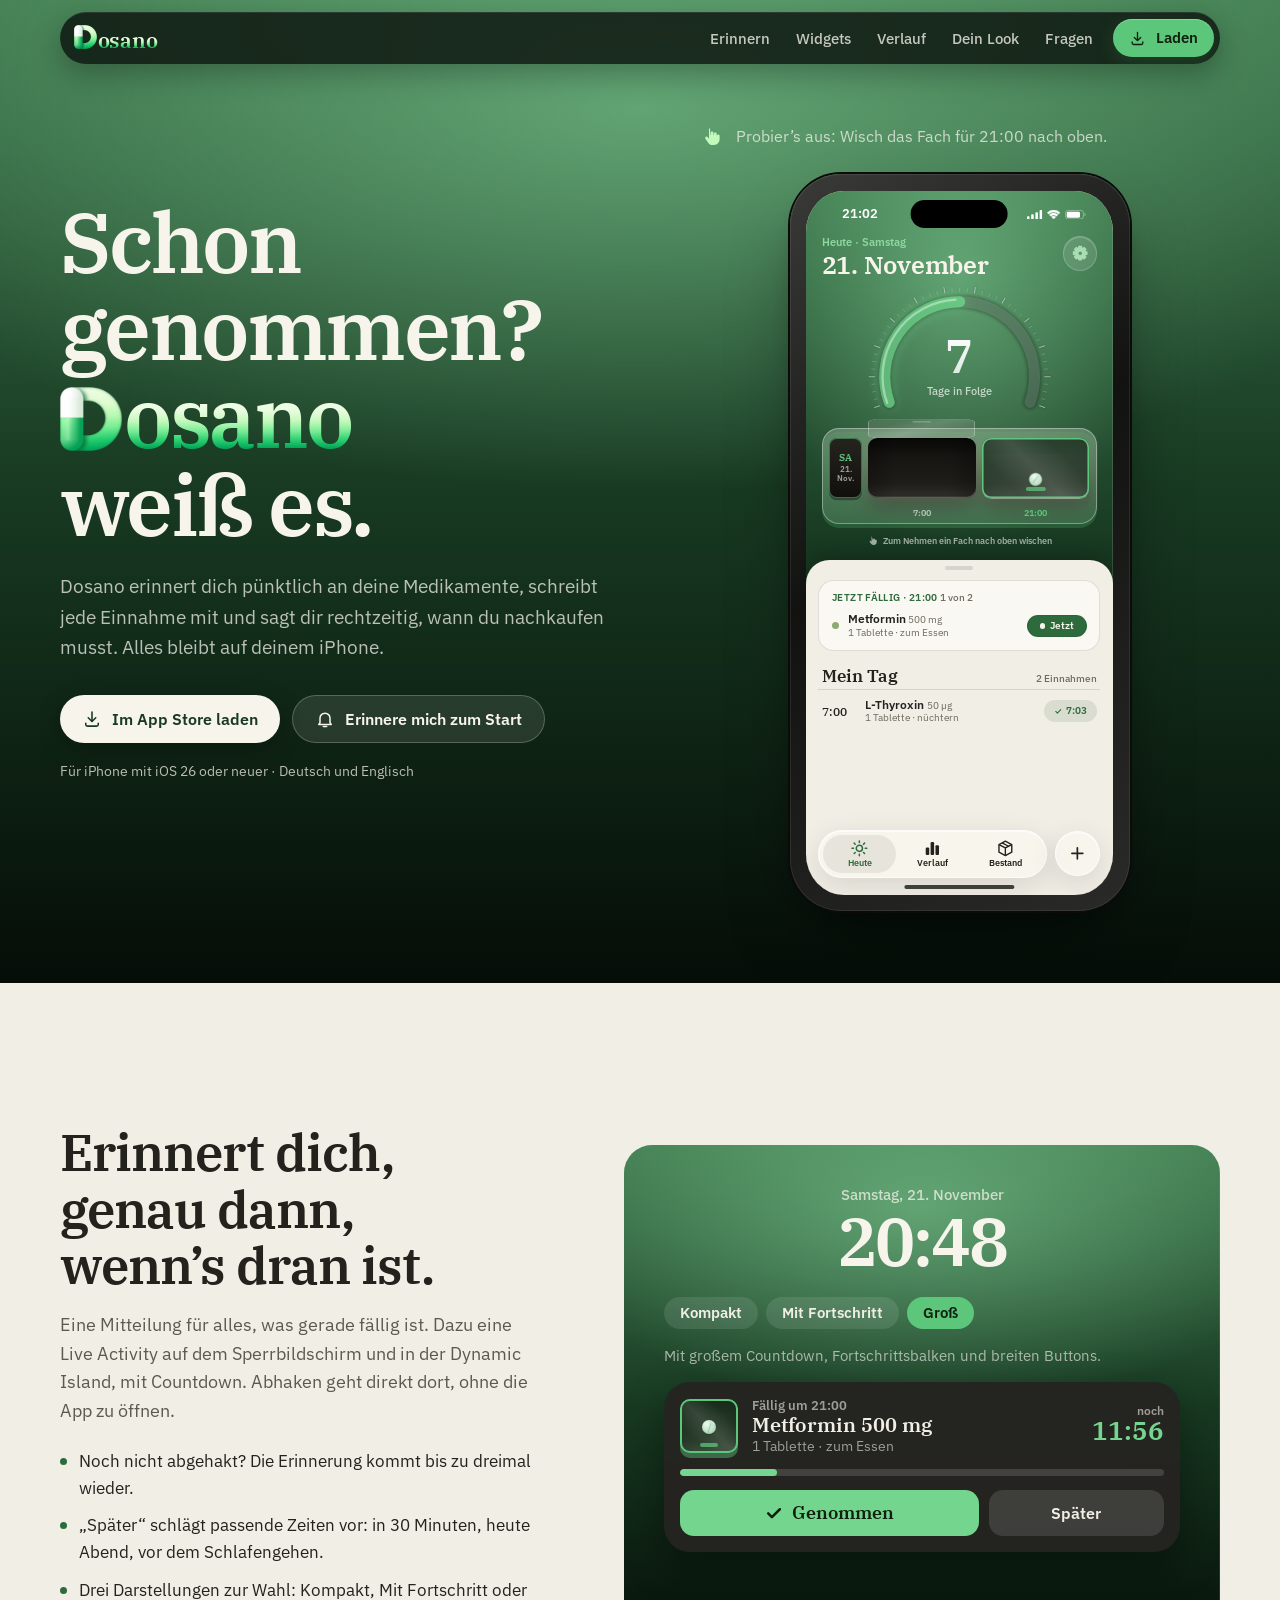
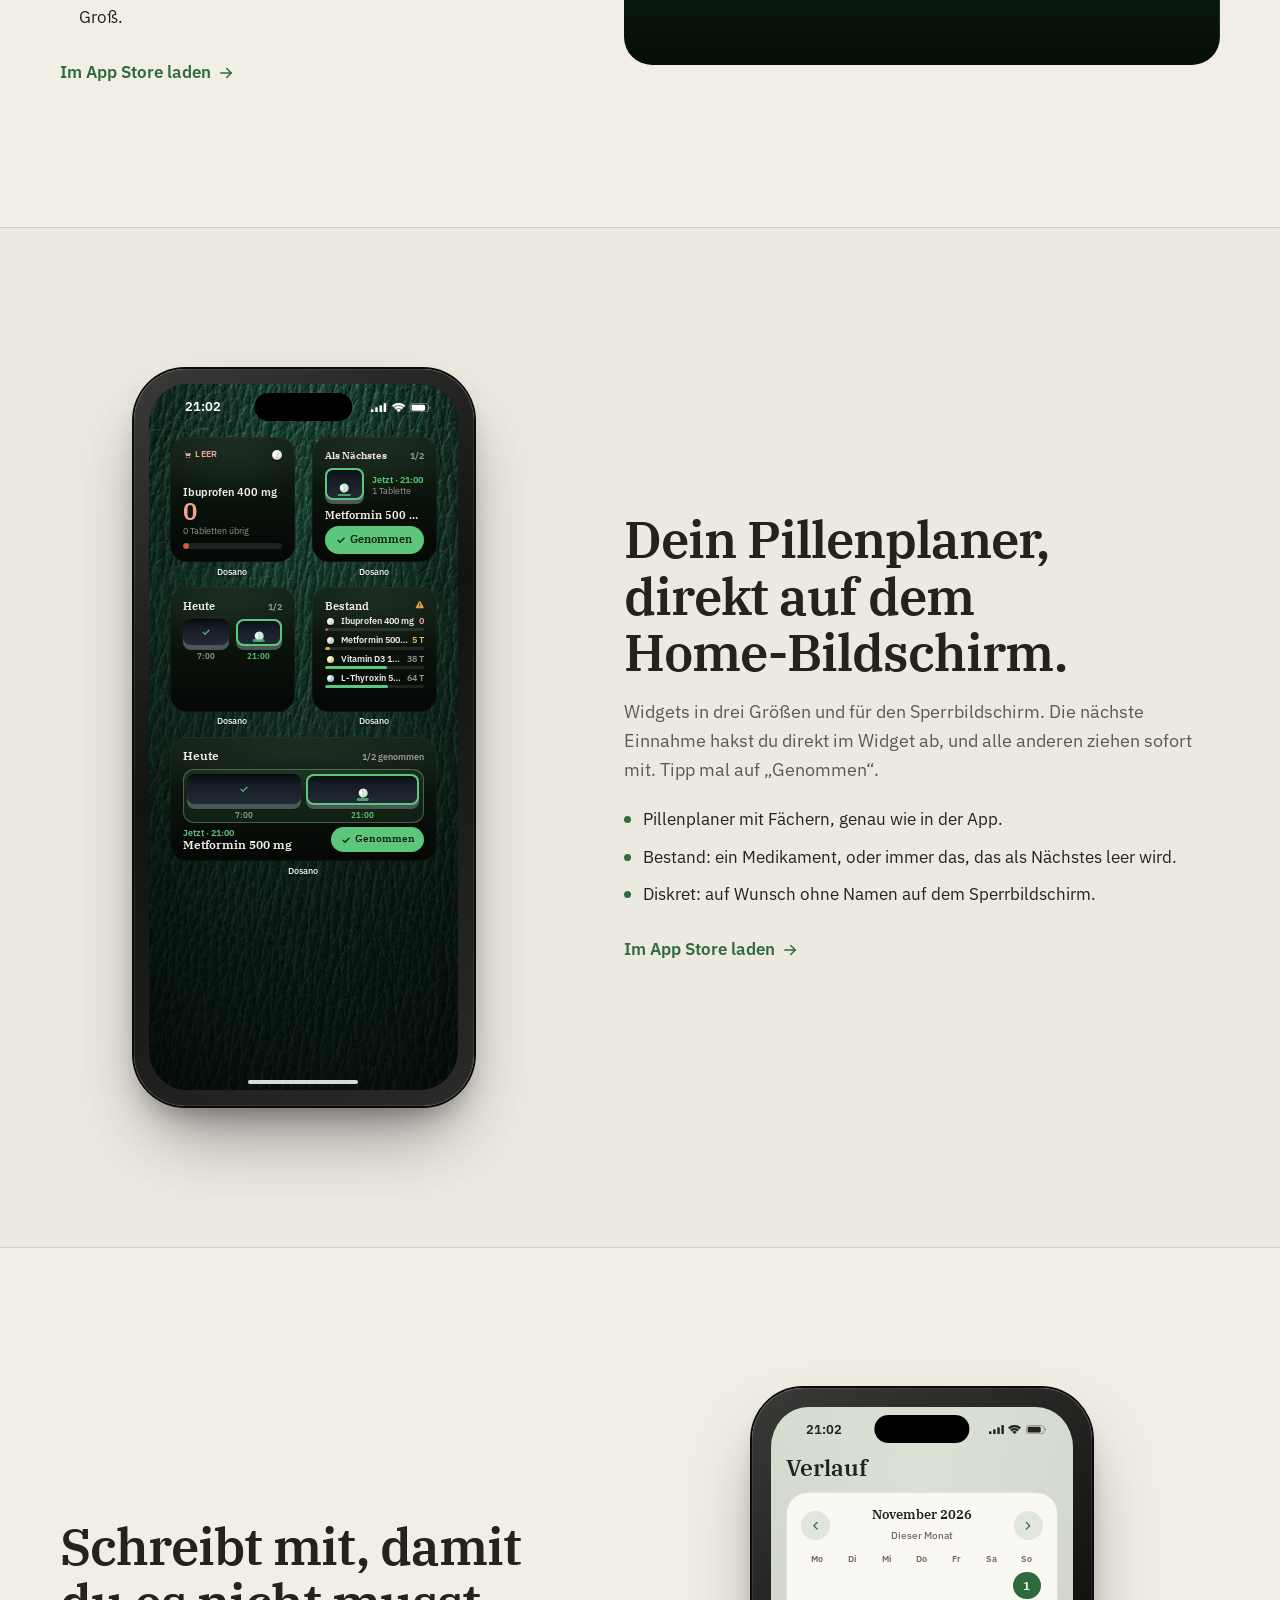
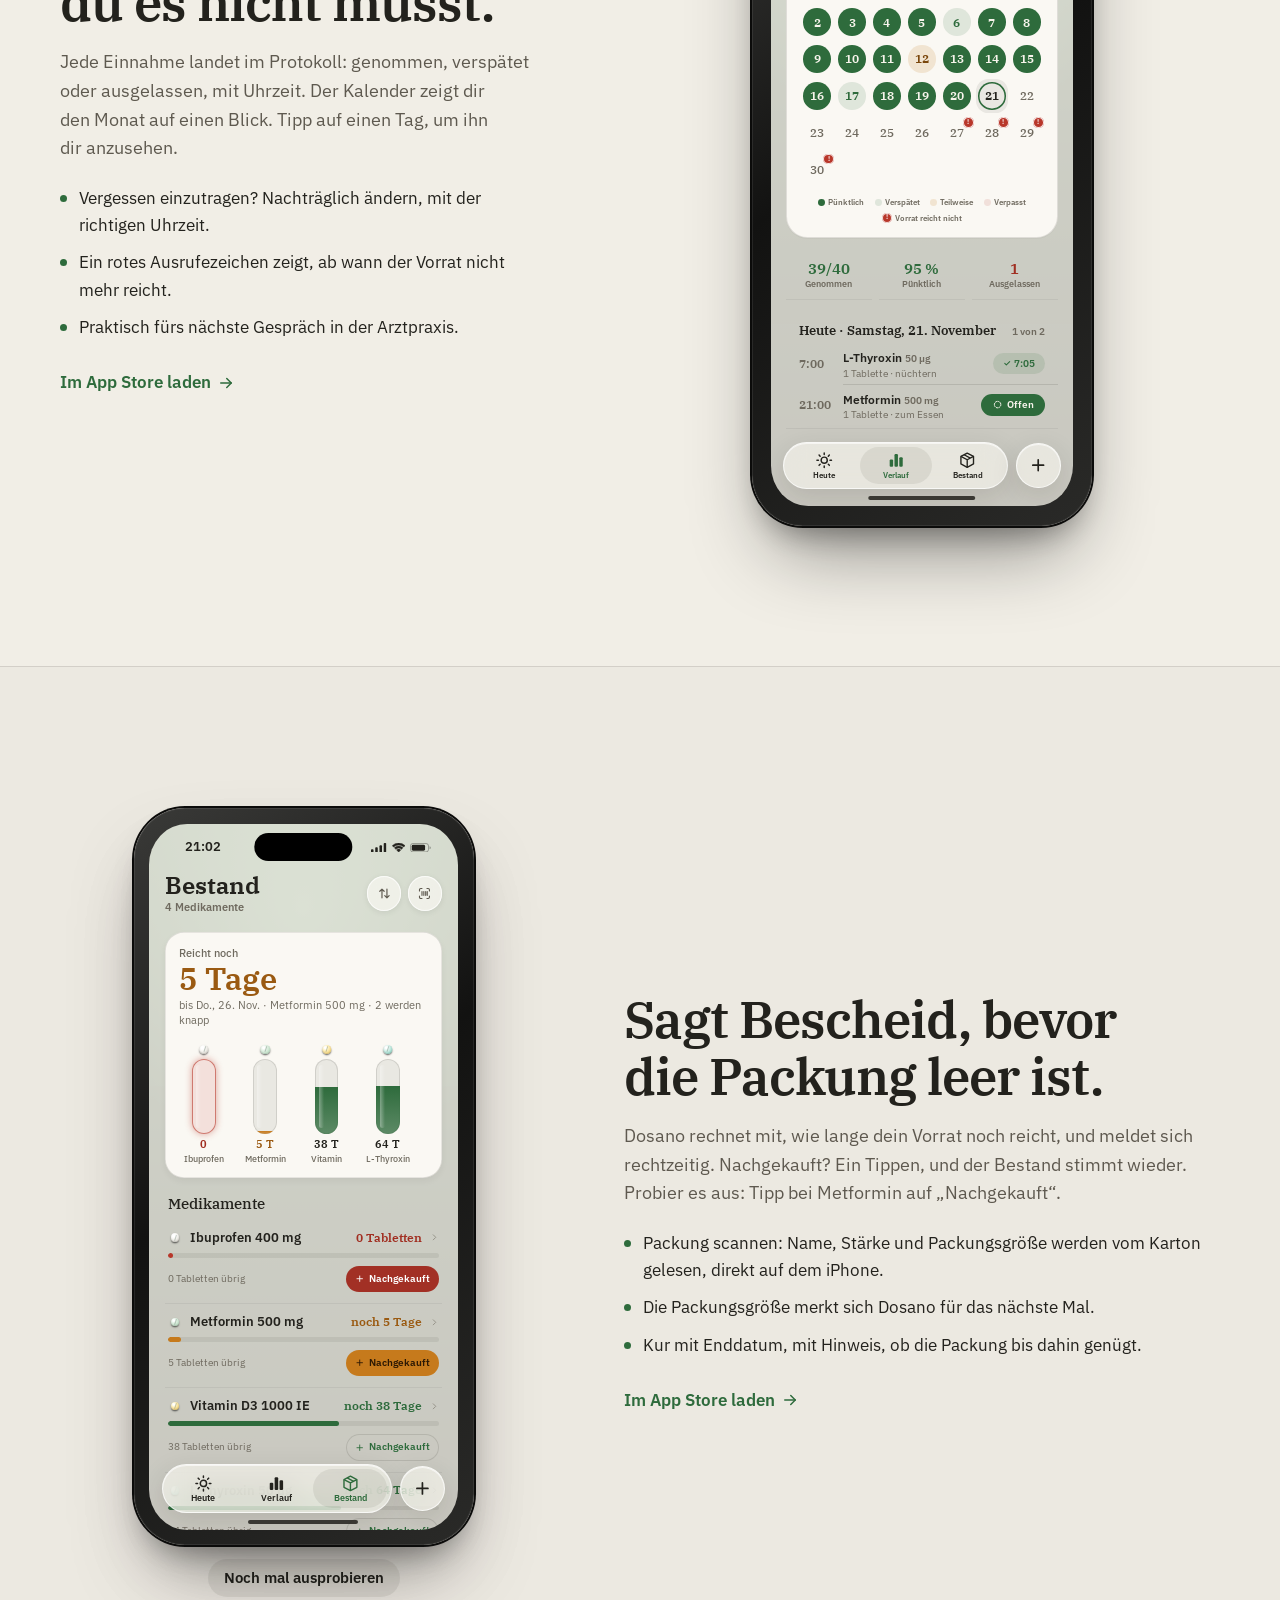
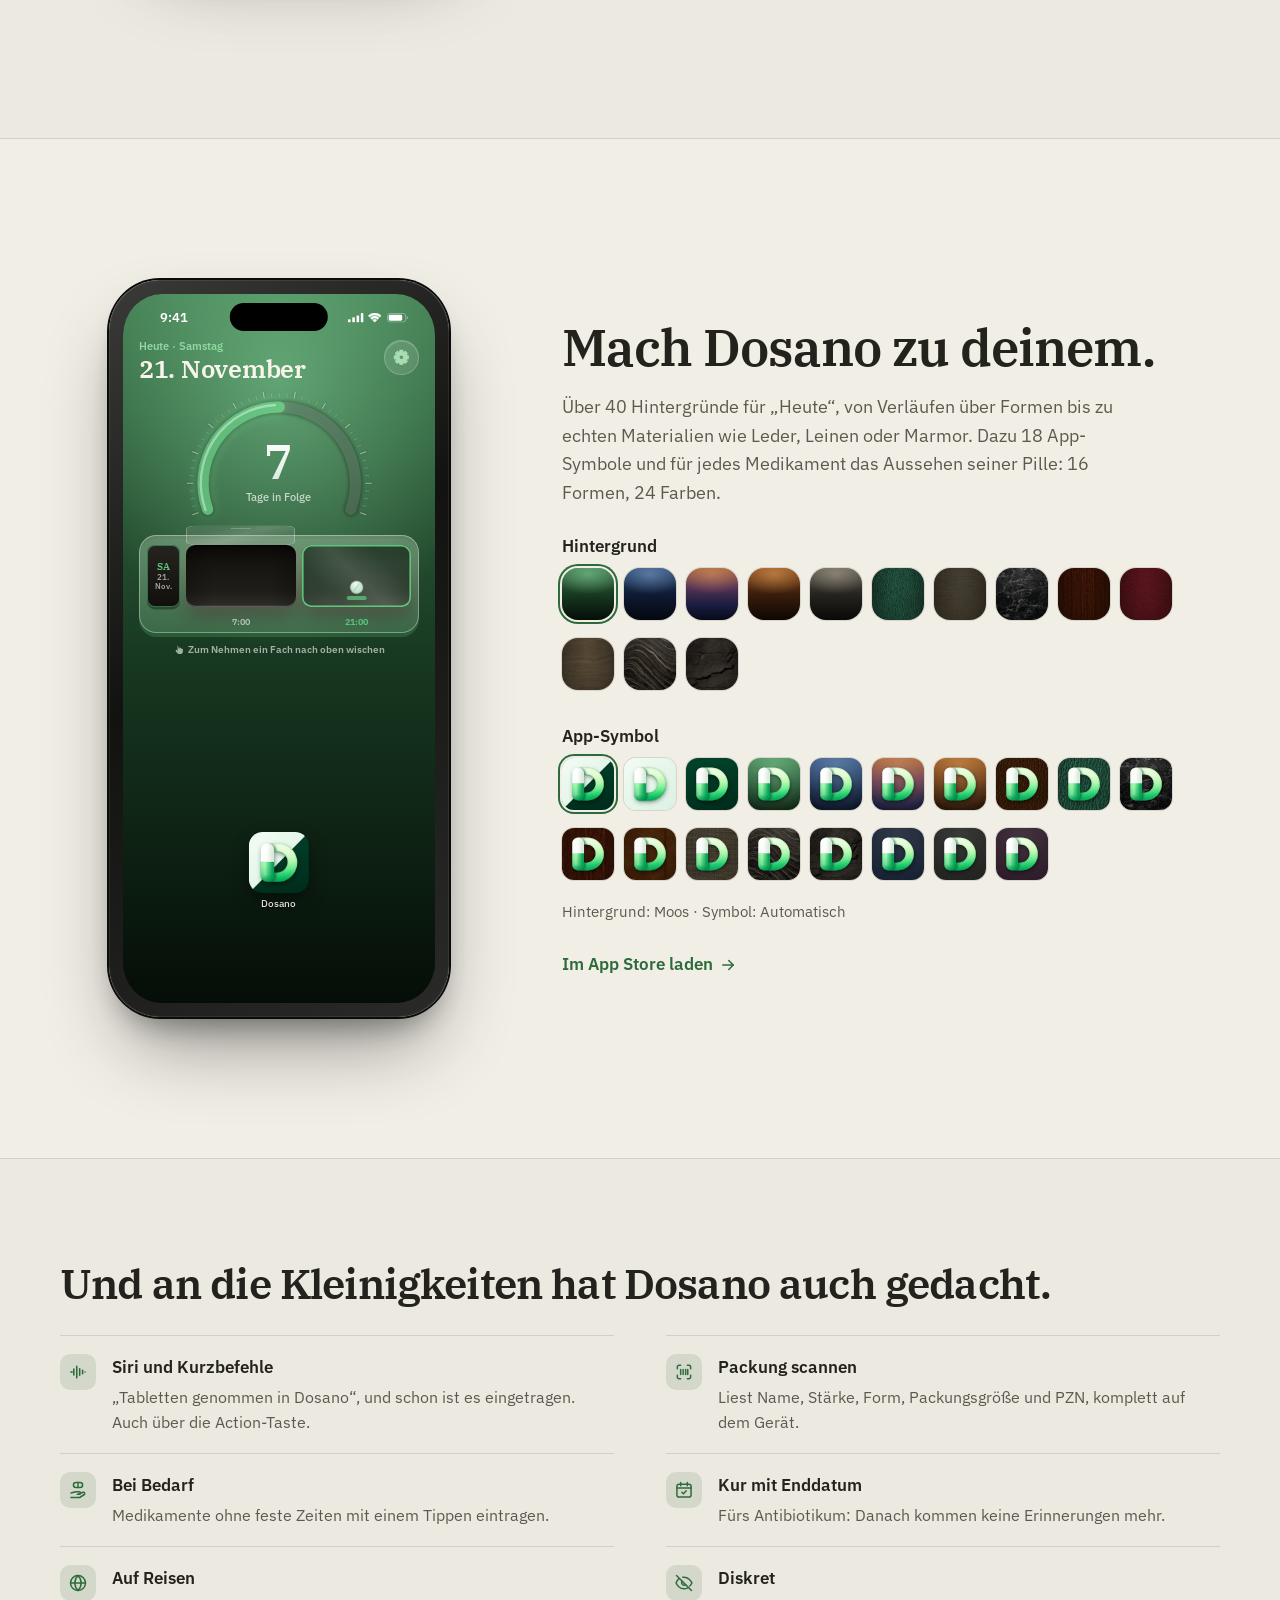
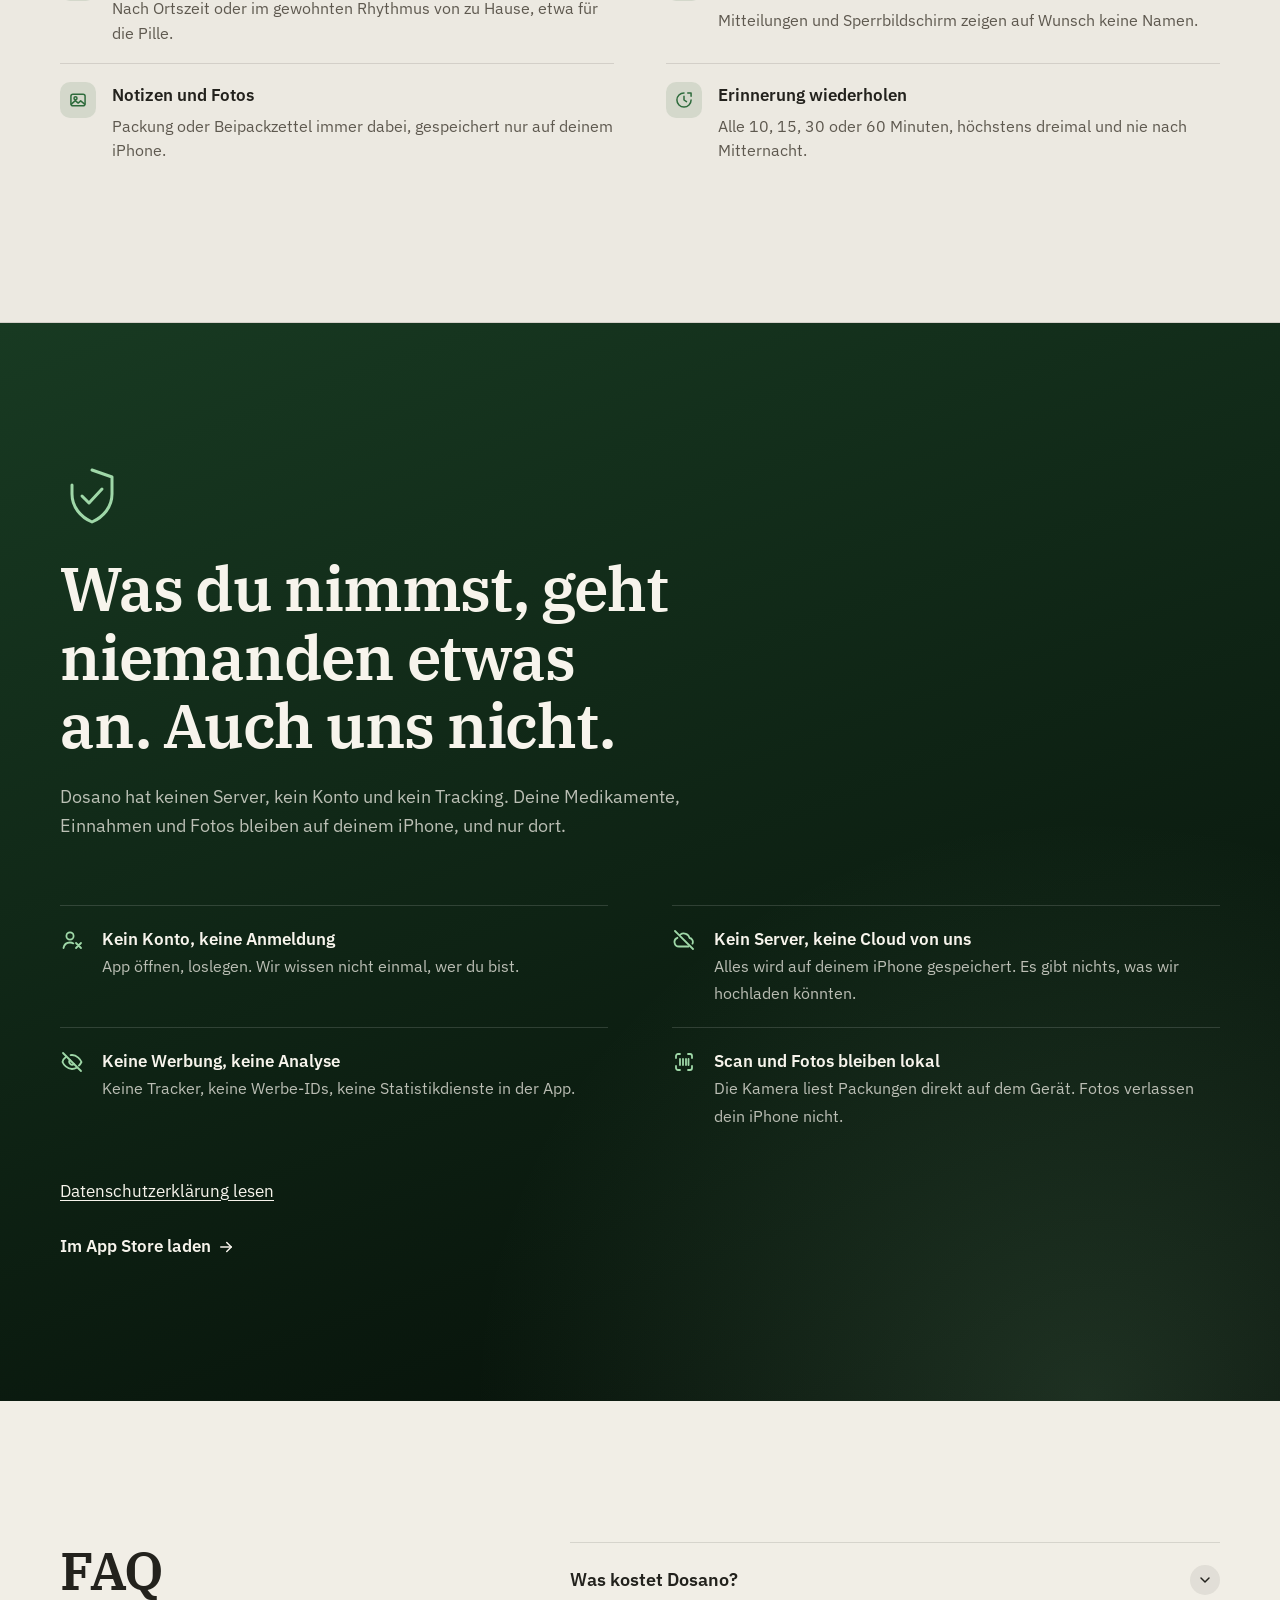
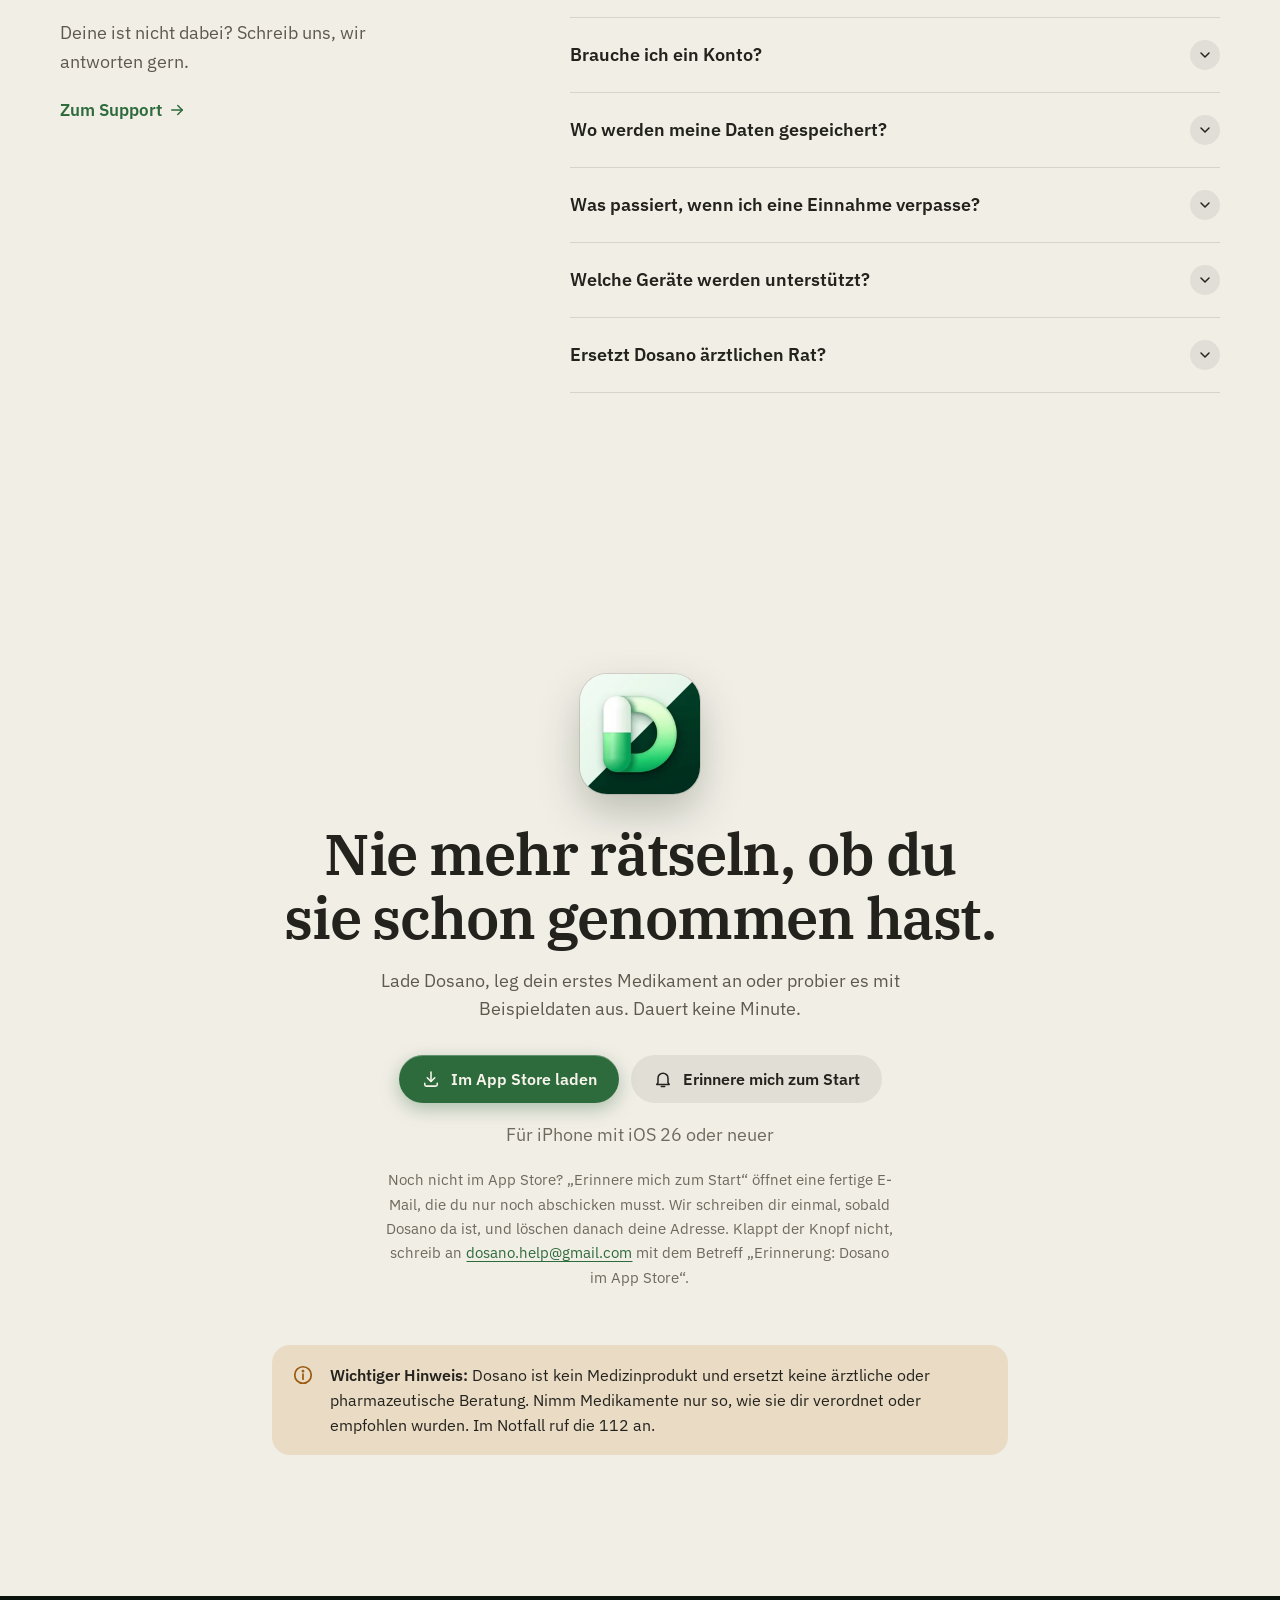
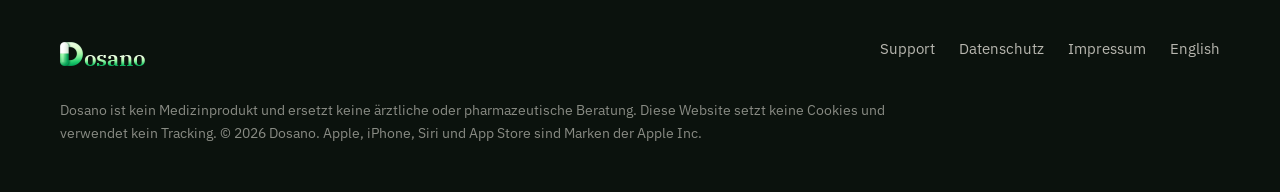
==== commit c5482483: "Bestand: Knopf zum Umschalten der Ansicht entfernt Co-Authored-By: Claude Opus 5.5 <noreply@anthropi" ====
--- a/index.html
+++ b/index.html
@@ -334,7 +334,7 @@
           <div class="statusbar" aria-hidden="true"><span>21:02</span><span class="sb-icons"><svg viewBox="0 0 20 12"><use href="assets/img/icons.svg?v=4f896641#i-signal"/></svg><svg viewBox="0 0 17 12"><use href="assets/img/icons.svg?v=4f896641#i-wifi"/></svg><svg viewBox="0 0 27 12"><use href="assets/img/icons.svg?v=4f896641#i-battery"/></svg></span></div>
           <div class="st-head" aria-hidden="true">
             <div><div class="st-title">Bestand</div><div class="st-count" id="stCount">4 Medikamente</div></div>
-            <div class="st-btns"><span class="gbtn"><svg><use href="assets/img/icons.svg?v=4f896641#i-grid"/></svg></span><span class="gbtn"><svg><use href="assets/img/icons.svg?v=4f896641#i-sort"/></svg></span><span class="gbtn"><svg><use href="assets/img/icons.svg?v=4f896641#i-scan"/></svg></span></div>
+            <div class="st-btns"><span class="gbtn"><svg><use href="assets/img/icons.svg?v=4f896641#i-sort"/></svg></span><span class="gbtn"><svg><use href="assets/img/icons.svg?v=4f896641#i-scan"/></svg></span></div>
           </div>
           <div class="st-card">
             <div class="st-sum" id="stSum"></div>
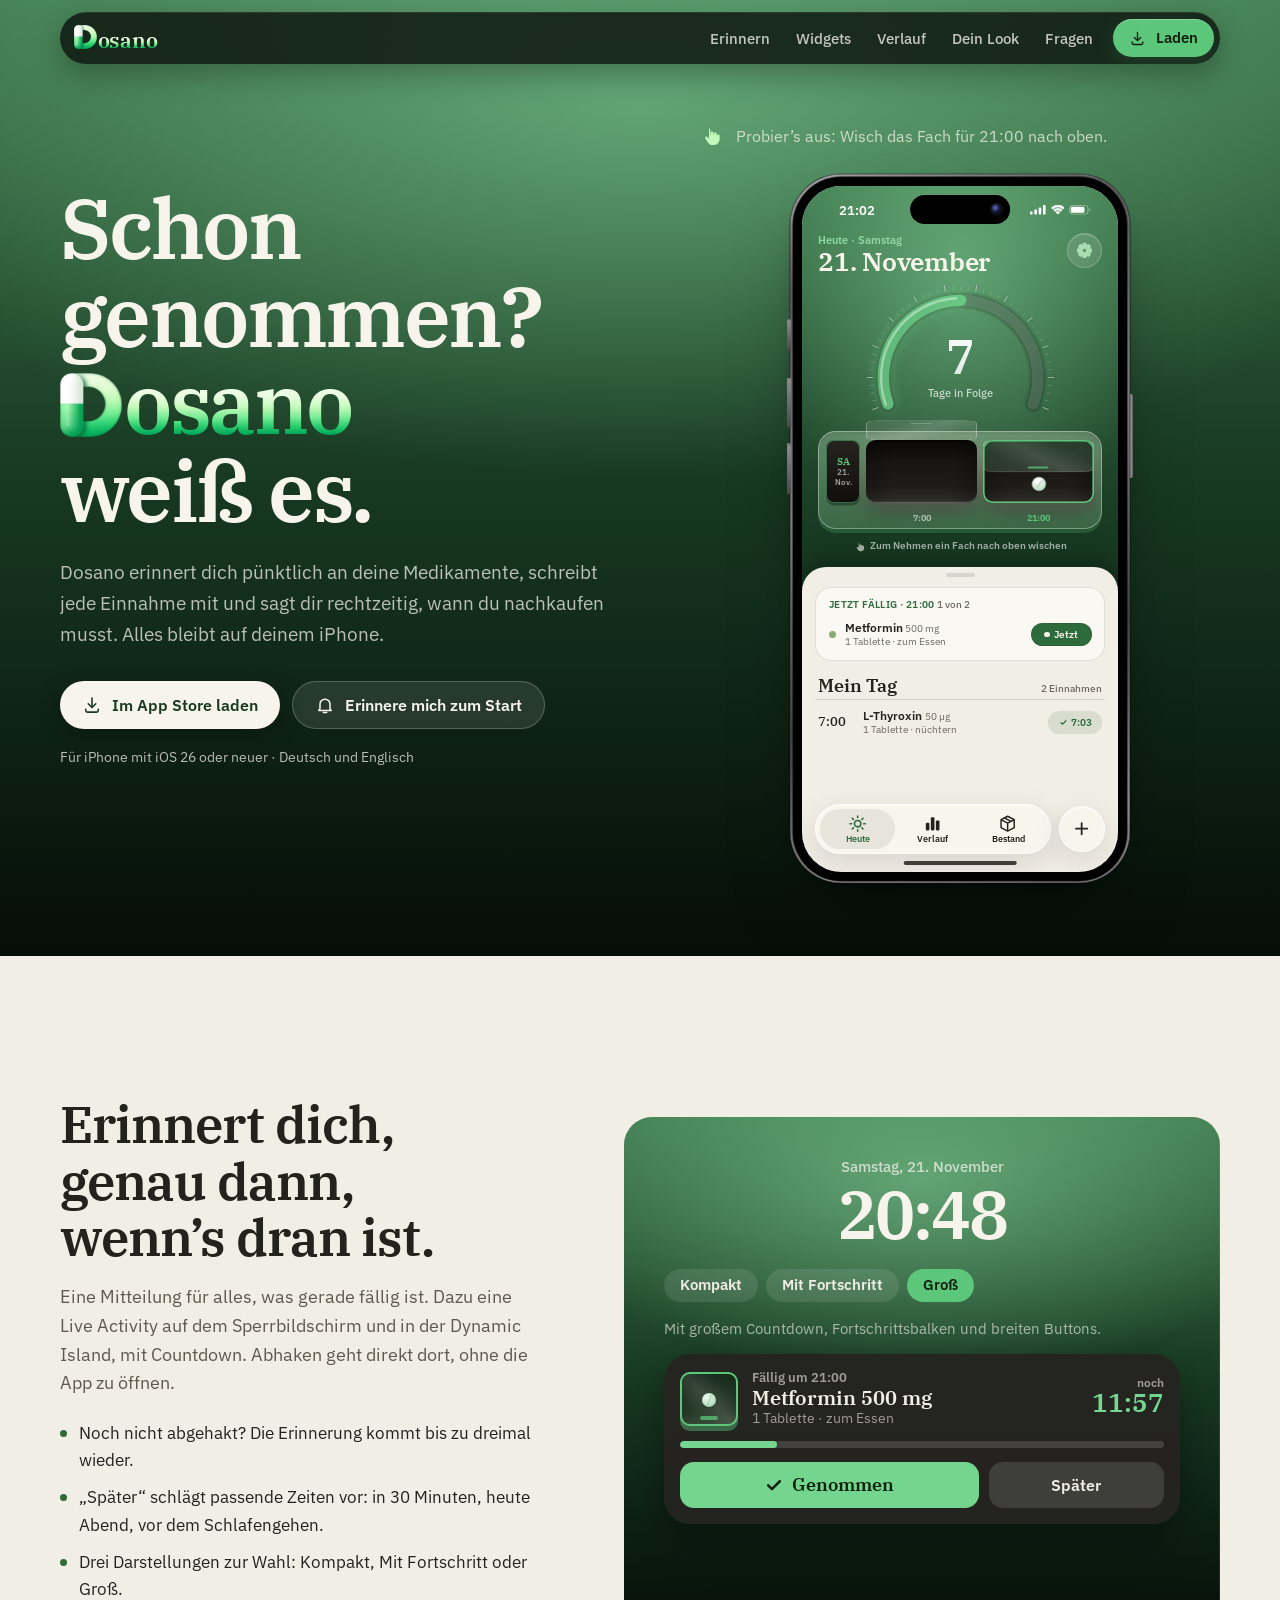
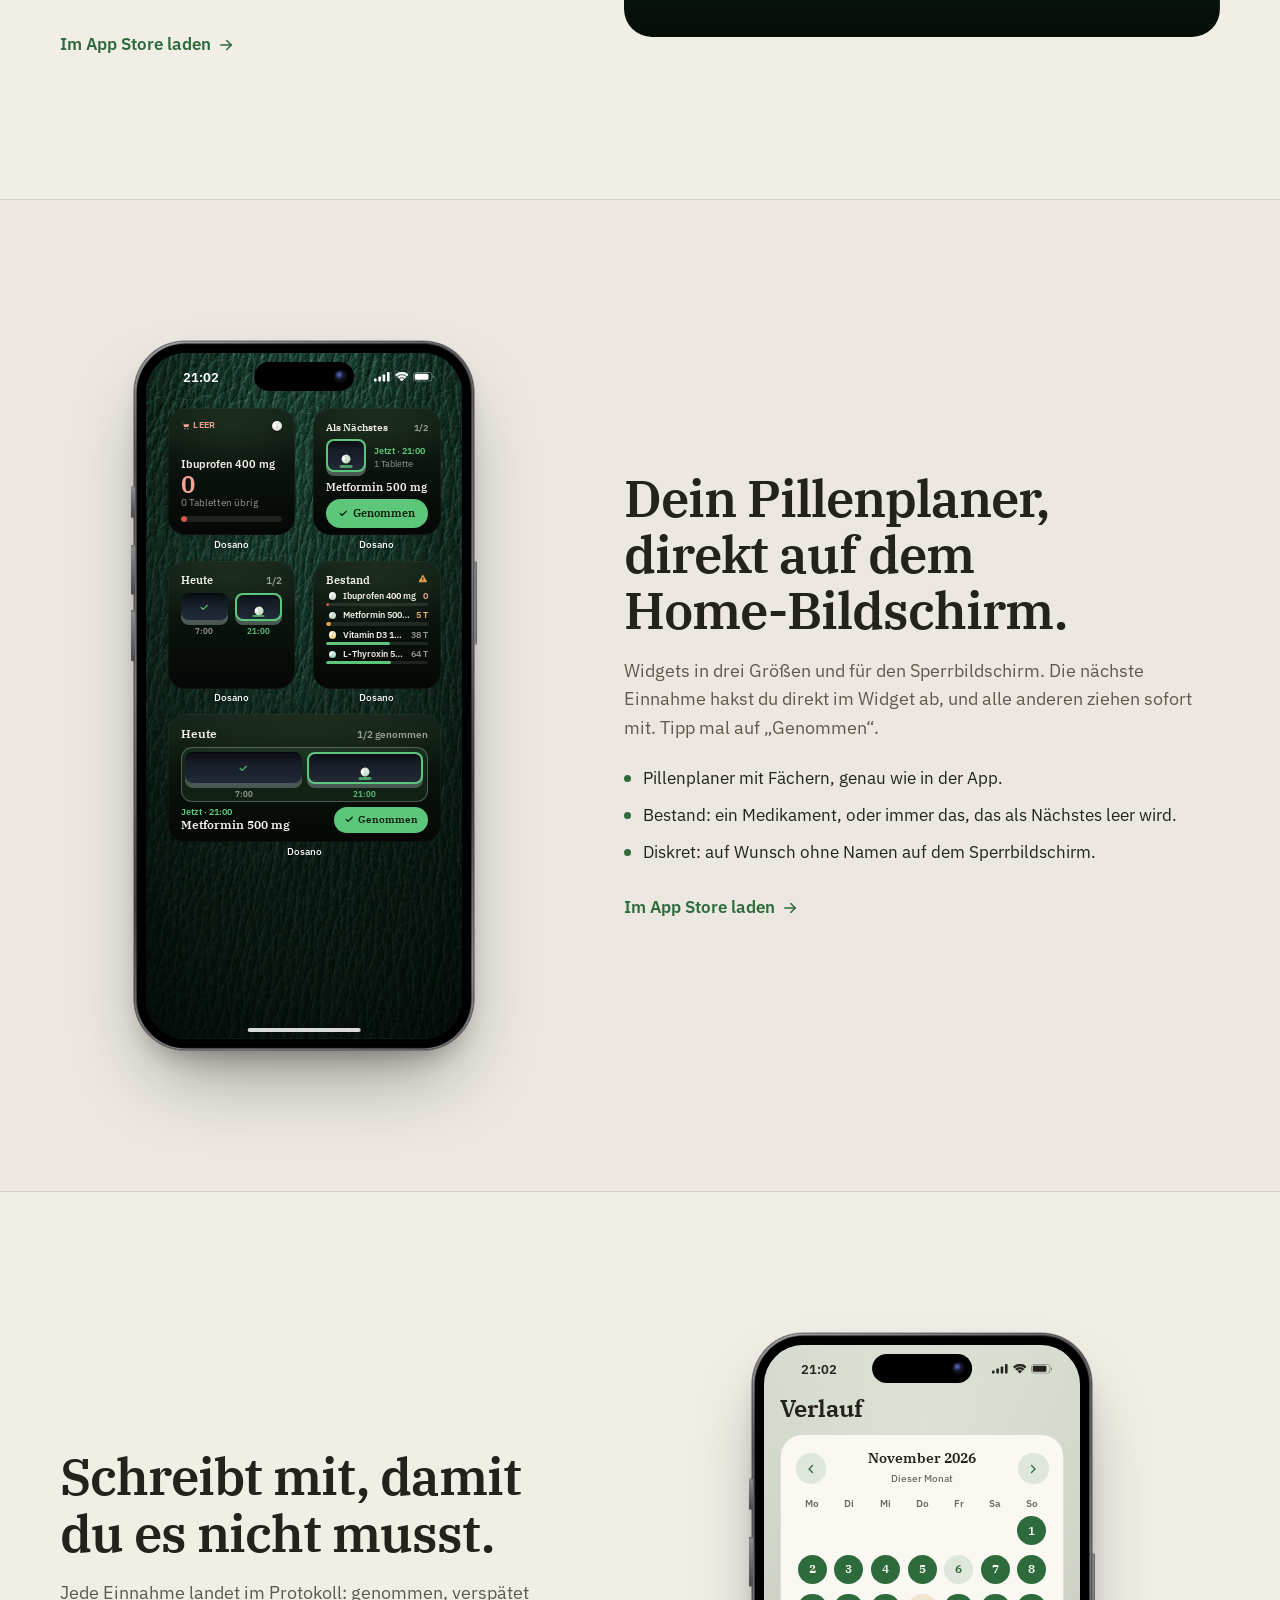
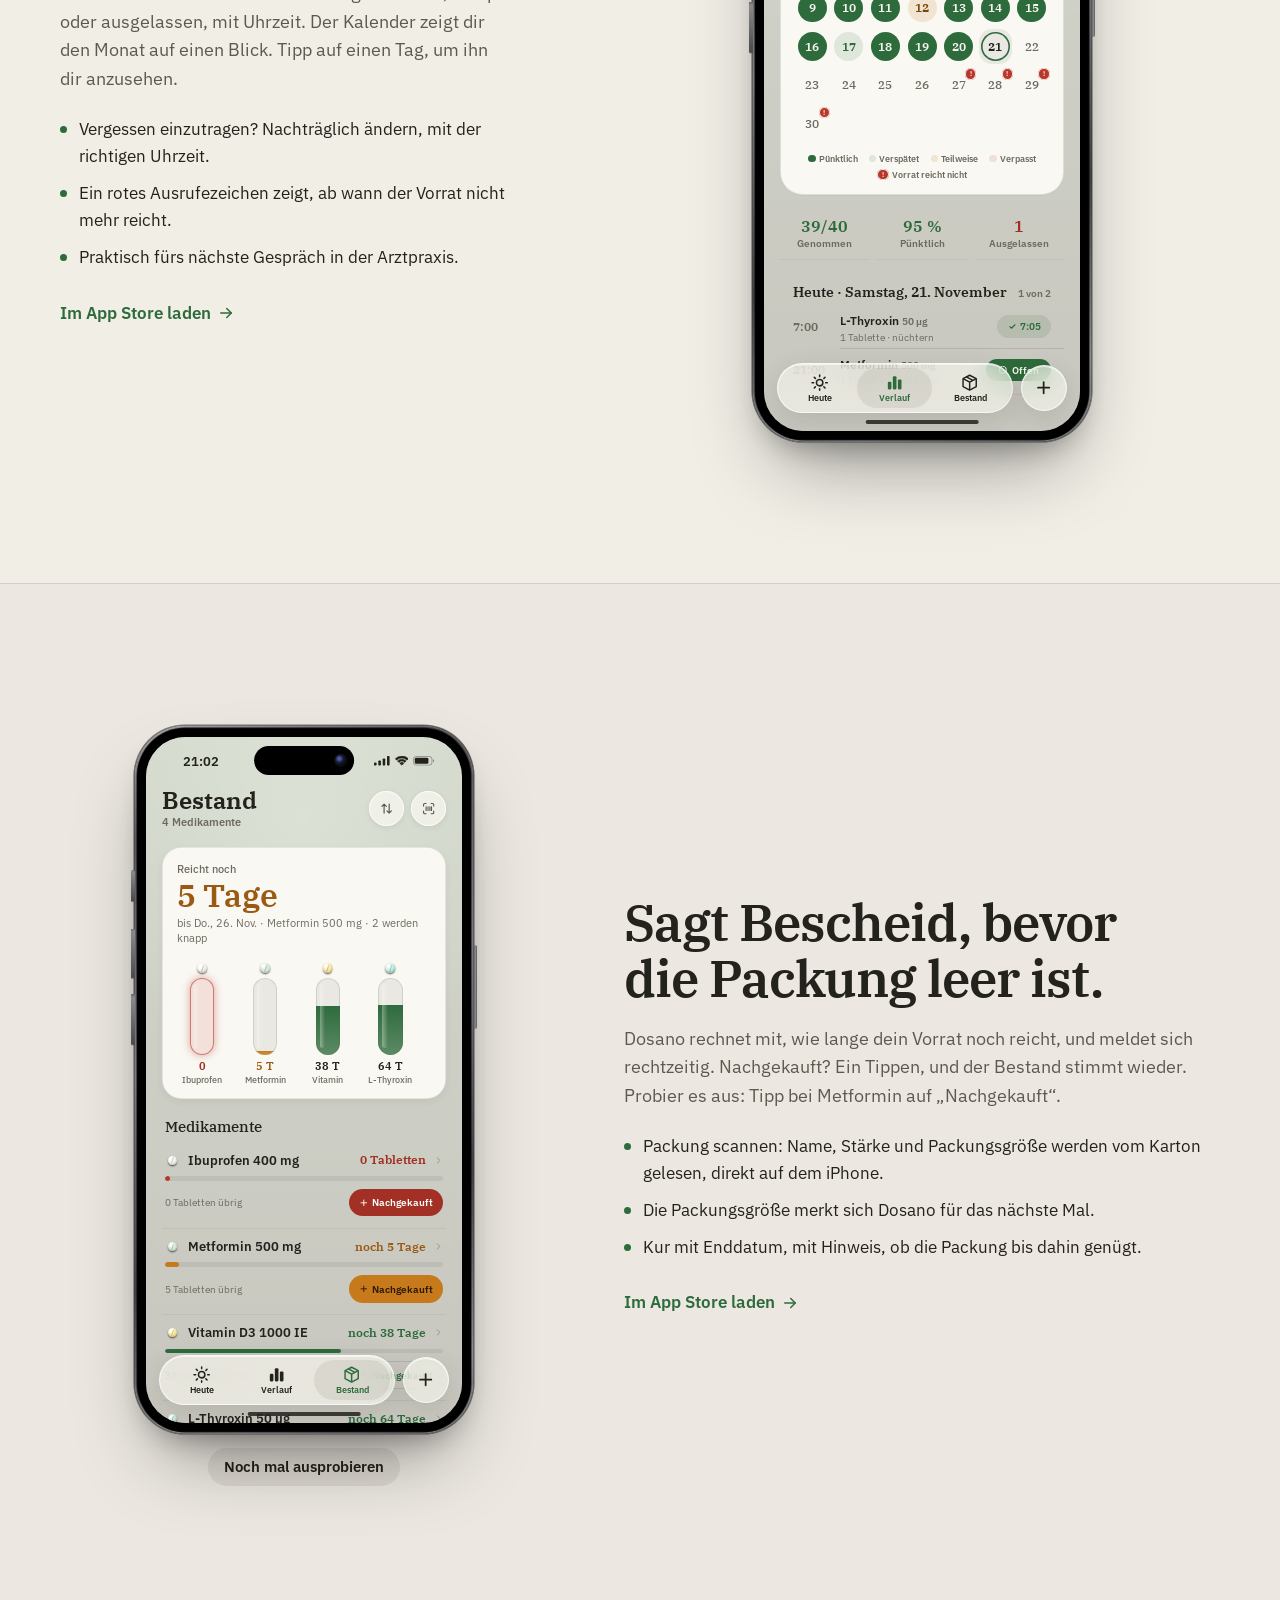
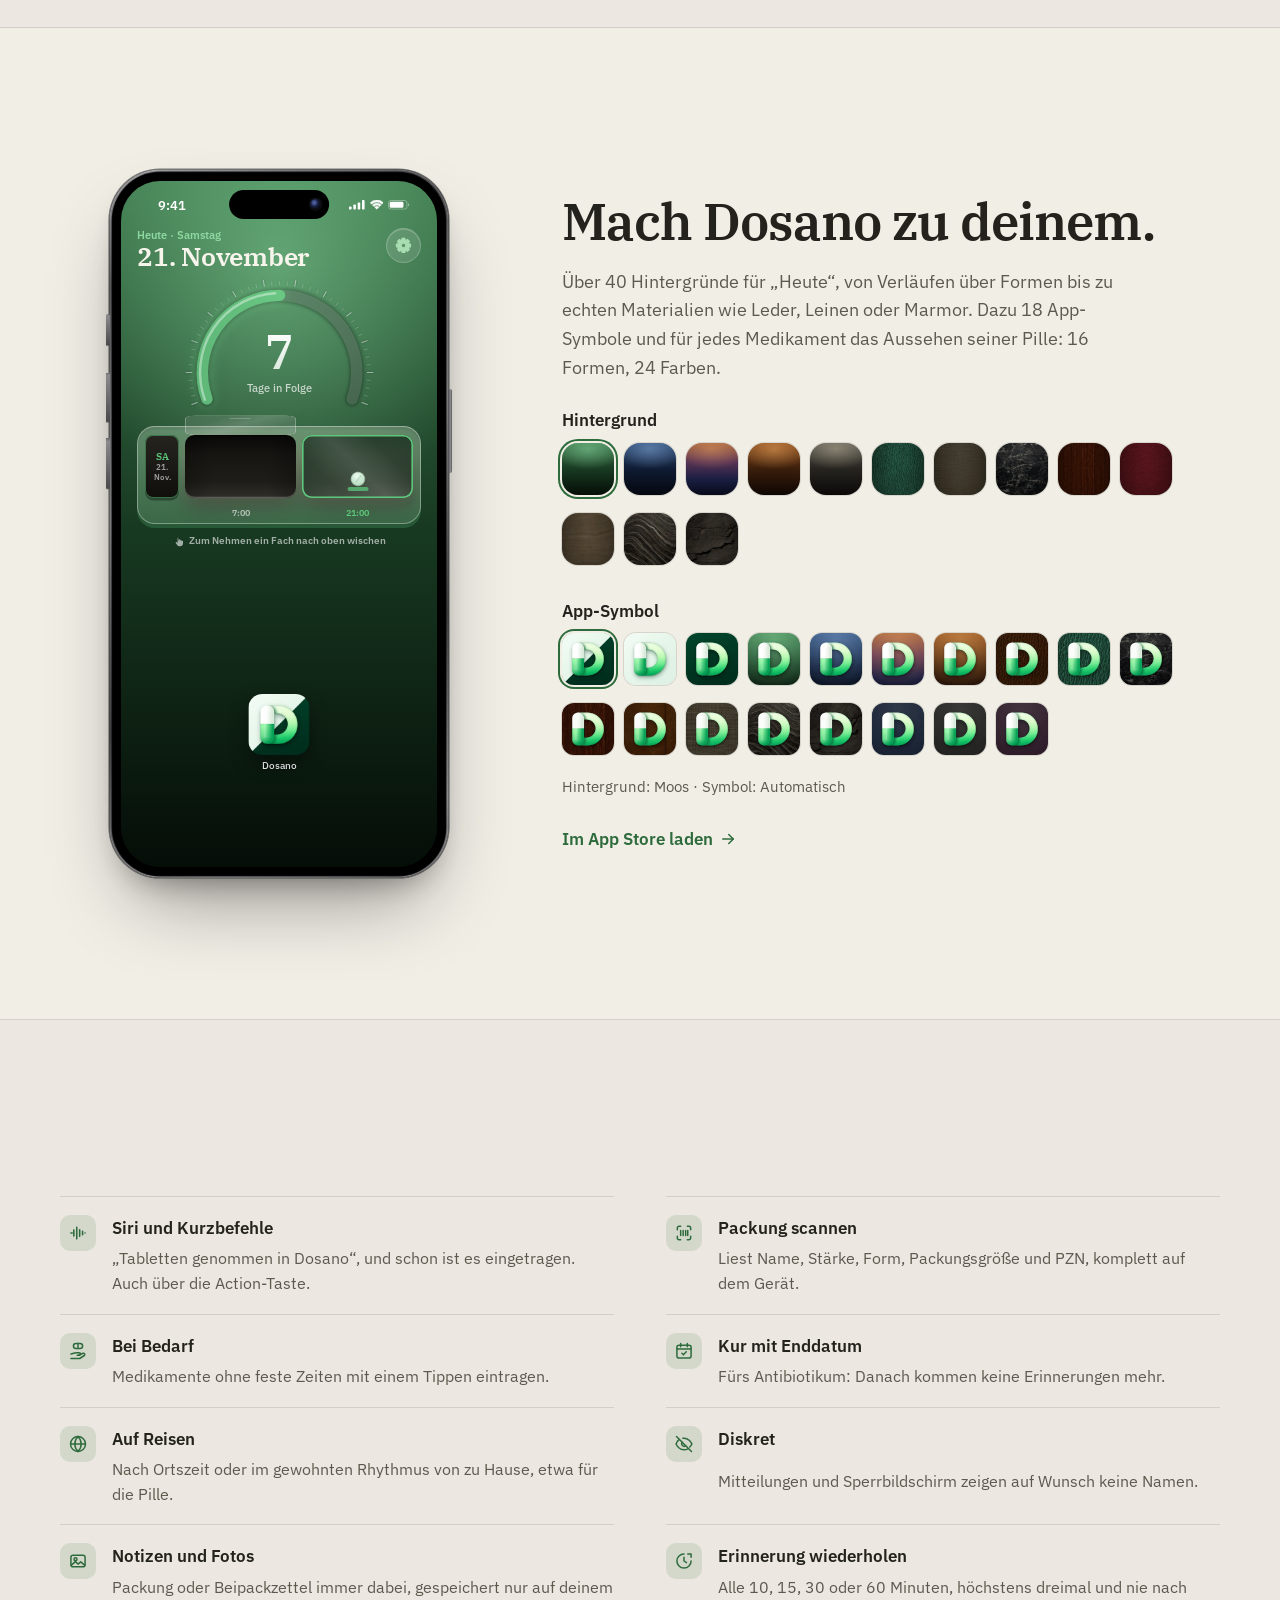
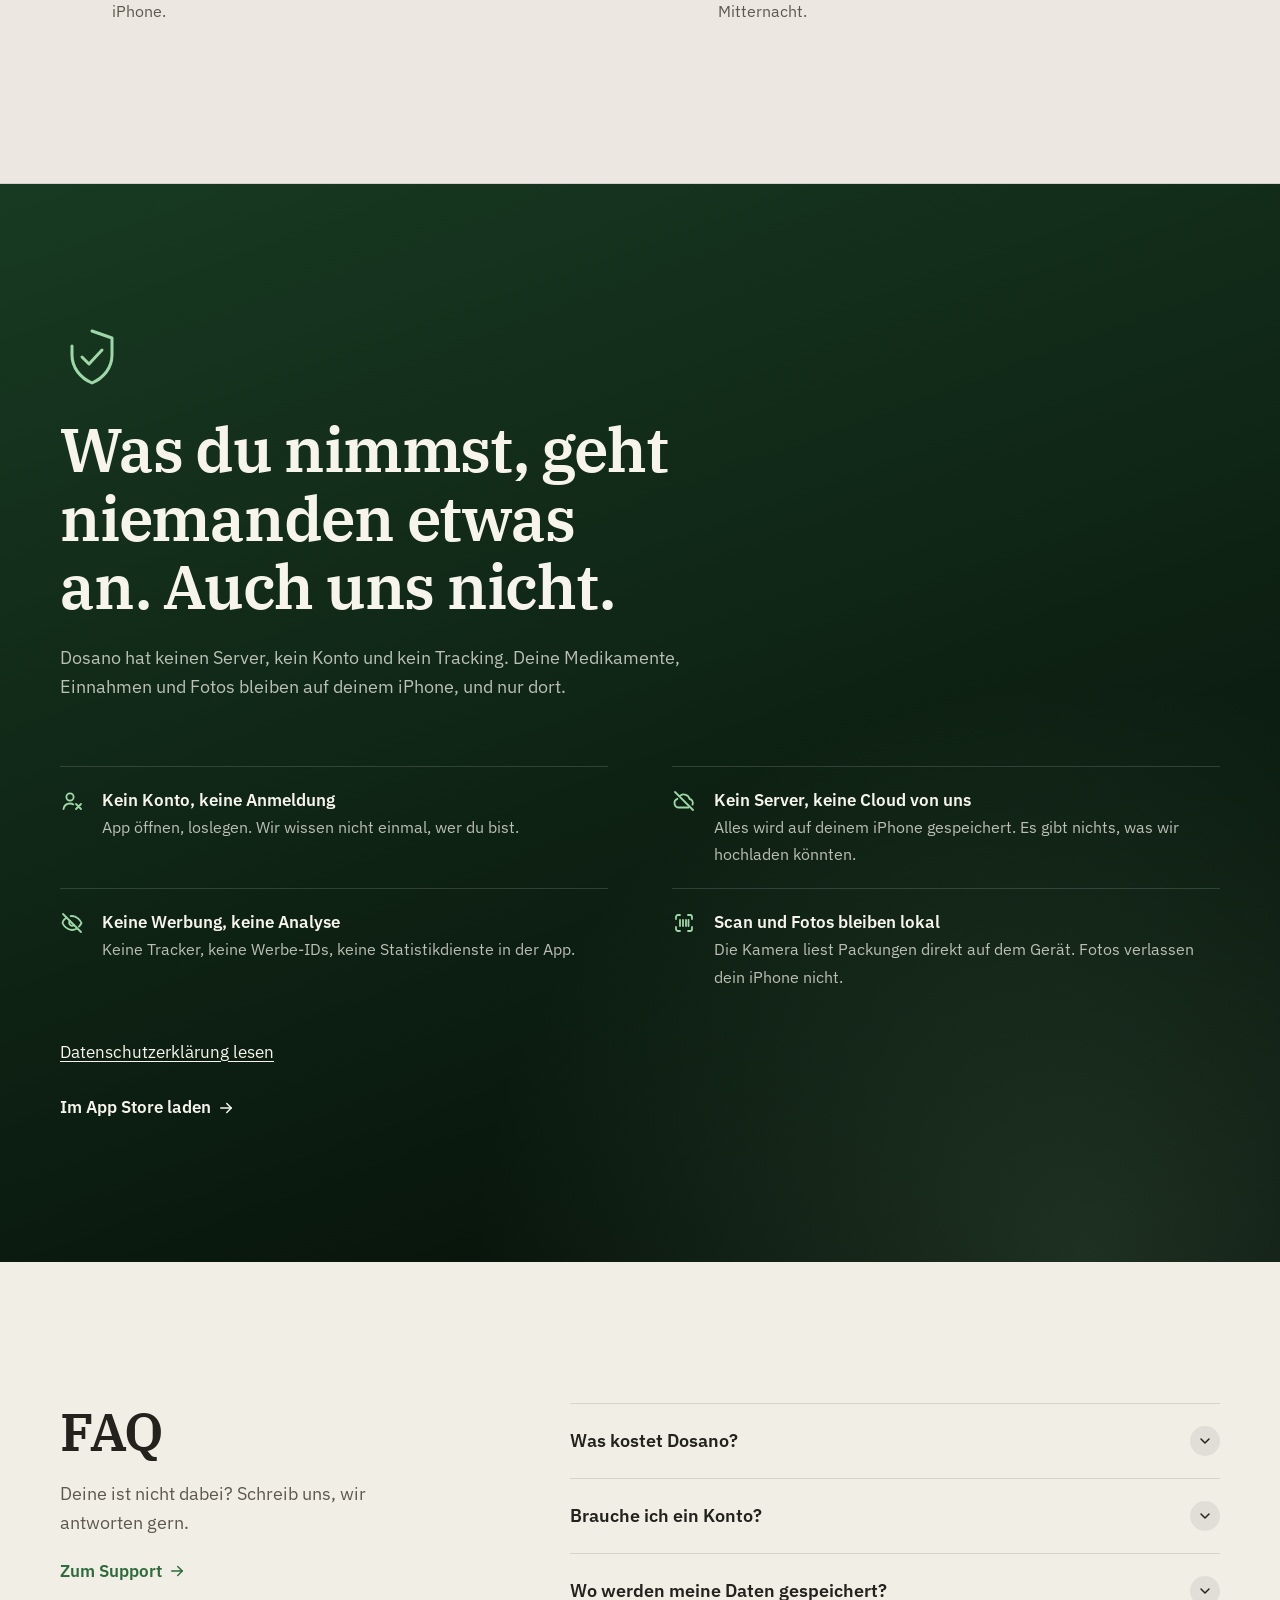
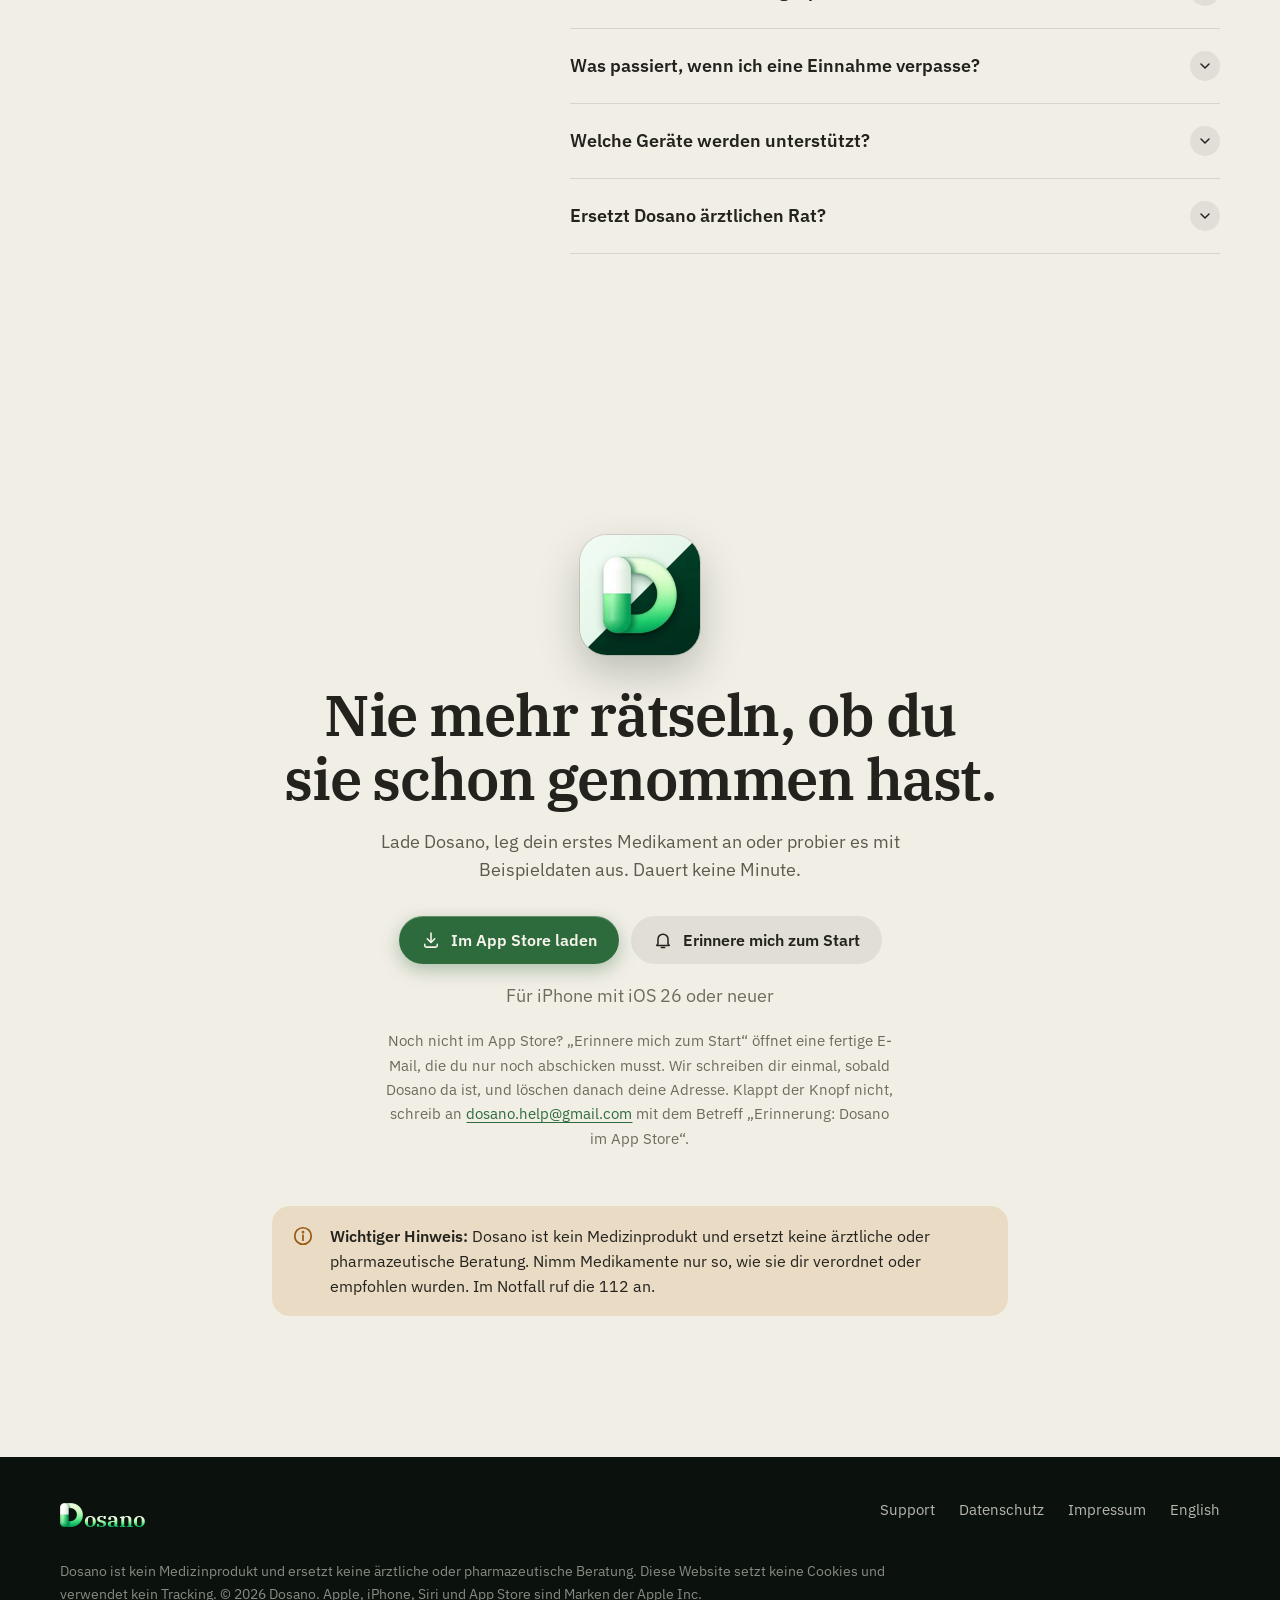
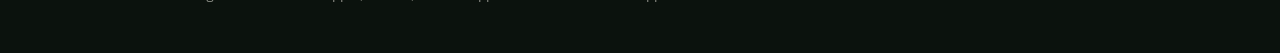
==== commit 8a4e0891: "iPhone-Rahmen wie das iPhone 17 aus Figma - schmaler Titanrahmen, schwarzer Rand ums Display, Ecken " ====
--- a/index.html
+++ b/index.html
@@ -13,8 +13,8 @@
 <link rel="apple-touch-icon" href="apple-touch-icon.png">
 <link rel="preload" href="assets/fonts/IBMPlexSerif-SemiBold.woff2" as="font" type="font/woff2" crossorigin>
 <link rel="preload" href="assets/fonts/IBMPlexSans-Regular.woff2" as="font" type="font/woff2" crossorigin>
-<link rel="stylesheet" href="assets/css/site.css?v=8598f19d">
-<link rel="stylesheet" href="assets/css/neu.css?v=43316b73">
+<link rel="stylesheet" href="assets/css/site.css?v=025ffeec">
+<link rel="stylesheet" href="assets/css/neu.css?v=995944e9">
 <meta property="og:type" content="website">
 <meta property="og:title" content="Dosano: Schon genommen? Dosano weiß es.">
 <meta property="og:description" content="Erinnert an Medikamente, protokolliert jede Einnahme, behält den Vorrat im Blick. Alles bleibt auf deinem iPhone.">
--- a/assets/css/site.css
+++ b/assets/css/site.css
@@ -426,16 +426,41 @@
    Maße in Punkten wie auf dem iPhone: 1 Punkt = var(--u), die Breite des
    Bildschirms entspricht 393 Punkten. */
 
+/* iPhone 17 nach der Figma-Vorlage: schmaler Titanrahmen (1 % der Breite), schwarzer
+   Rand ums Display (2,5 %), Ecken 15 %. Links Aktionstaste und Lautstärke, rechts die
+   Seitentaste. Das Display behält 393 x 852 Punkte, daraus ergibt sich das Seitenverhältnis. */
 .phone {
-  position: relative; aspect-ratio: 393 / 852;
-  padding: 3.2%;
-  border-radius: 15% / 7%;
-  background: linear-gradient(145deg, #3a3a38, #121211 45%, #2a2a28);
+  position: relative; container-type: inline-size;
+  aspect-ratio: 1 / 2.0862;
+  padding: 0;
+  border-radius: 15% / 7.2%;
+  background: linear-gradient(160deg, #9a9a9d 0%, #48484b 14%, #6f6f72 42%, #2f2f31 68%, #808083 90%, #5a5a5d 100%);
   box-shadow:
-    0 0 0 1px rgb(255 255 255 / 0.08) inset,
-    0 0 0 2px #0b0b0a,
-    0 40px 80px -20px rgb(0 0 0 / 0.45),
-    0 18px 30px -12px rgb(0 0 0 / 0.35);
+    inset 0 0 0 0.6px rgb(0 0 0 / 0.55),
+    inset 0 0 0 1.4px rgb(255 255 255 / 0.22),
+    0 0 0 0.6px rgb(0 0 0 / 0.5),
+    0 40px 80px -24px rgb(0 0 0 / 0.42),
+    0 16px 28px -14px rgb(0 0 0 / 0.32);
+}
+/* Display mit festem Abstand zum Rand, gemessen an der Breite des Telefons (cqw) */
+.phone > .screen { position: absolute; inset: 3.5cqw; height: auto;
+  box-shadow: 0 0 0 2.6cqw #000, 0 0 0 calc(2.6cqw + 0.6px) #1c1c1e; }
+.phone::before, .phone::after {
+  content: ""; position: absolute; width: 1.1cqw; border-radius: 0.6cqw;
+  background-color: transparent;
+}
+/* links: Aktionstaste, Lauter, Leiser */
+.phone::before {
+  left: -0.75cqw; top: 20.4%; height: 24.9%;
+  background-image: linear-gradient(180deg,
+    #6c6c6f 0, #8a8a8d 1%, #4a4a4c 17.5%, transparent 18.5%,
+    transparent 33.3%, #6c6c6f 33.3%, #8a8a8d 35%, #4a4a4c 61%, transparent 62.2%,
+    transparent 70.7%, #6c6c6f 70.7%, #8a8a8d 72.5%, #4a4a4c 99%, transparent 100%);
+}
+/* rechts: Seitentaste */
+.phone::after {
+  right: -0.75cqw; top: 31%; height: 11.8%;
+  background-image: linear-gradient(90deg, #4a4a4c, #8a8a8d 60%, #5a5a5c);
 }
 .screen {
   --u: calc(100cqw / 393);
@@ -451,6 +476,13 @@
   position: absolute; z-index: 20; left: 50%; top: calc(var(--u) * 11);
   width: calc(var(--u) * 124); height: calc(var(--u) * 36); border-radius: 99px;
   background: #000; transform: translateX(-50%);
+}
+/* Kameralinse rechts in der Dynamic Island */
+.island::after {
+  content: ""; position: absolute; top: 50%; right: calc(var(--u) * 10);
+  width: calc(var(--u) * 13); height: calc(var(--u) * 13); border-radius: 50%; transform: translateY(-50%);
+  background: radial-gradient(circle at 38% 36%, #4a5a9a 0 14%, #1a2244 36%, #0b0d18 62%, #050507 100%);
+  box-shadow: 0 0 0 calc(var(--u) * 1.2) #121214;
 }
 .statusbar {
   position: relative; z-index: 10; display: flex; justify-content: space-between; align-items: center;
--- a/assets/css/neu.css
+++ b/assets/css/neu.css
@@ -452,7 +452,7 @@
 .custom { display: grid; grid-template-columns: minmax(0, 0.8fr) minmax(0, 1.2fr); gap: clamp(28px, 5vw, 80px); align-items: center; }
 @media (max-width: 900px) { .custom { grid-template-columns: 1fr; } }
 .custom .phone { width: min(320px, 80vw); margin-inline: auto; }
-.custom .phone .screen { height: 100%; }
+.custom .phone .screen { height: auto; }
 .picker h3 { font: 600 1.05rem/1.2 var(--sans); letter-spacing: 0; margin: 28px 0 12px; }
 .swatches { display: flex; flex-wrap: wrap; gap: 10px; list-style: none; padding: 0; margin: 0; }
 .swatches button {
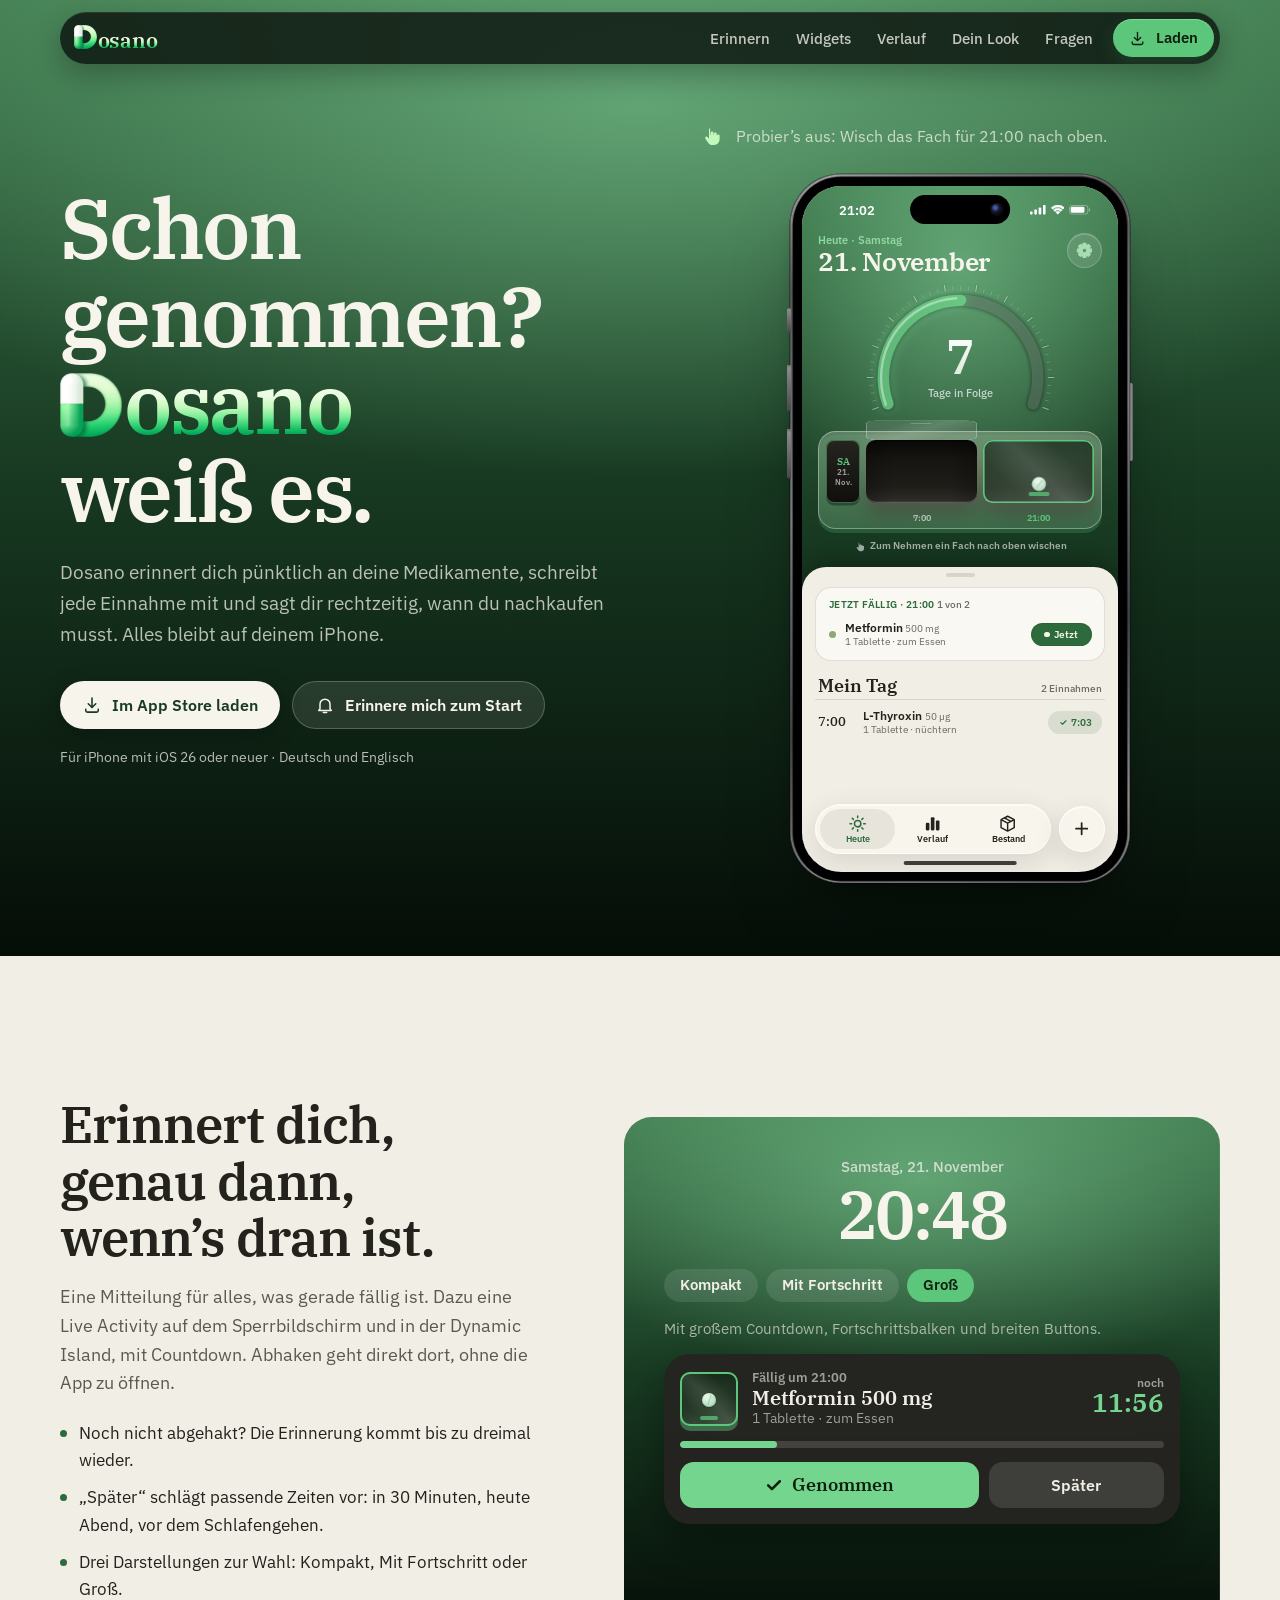
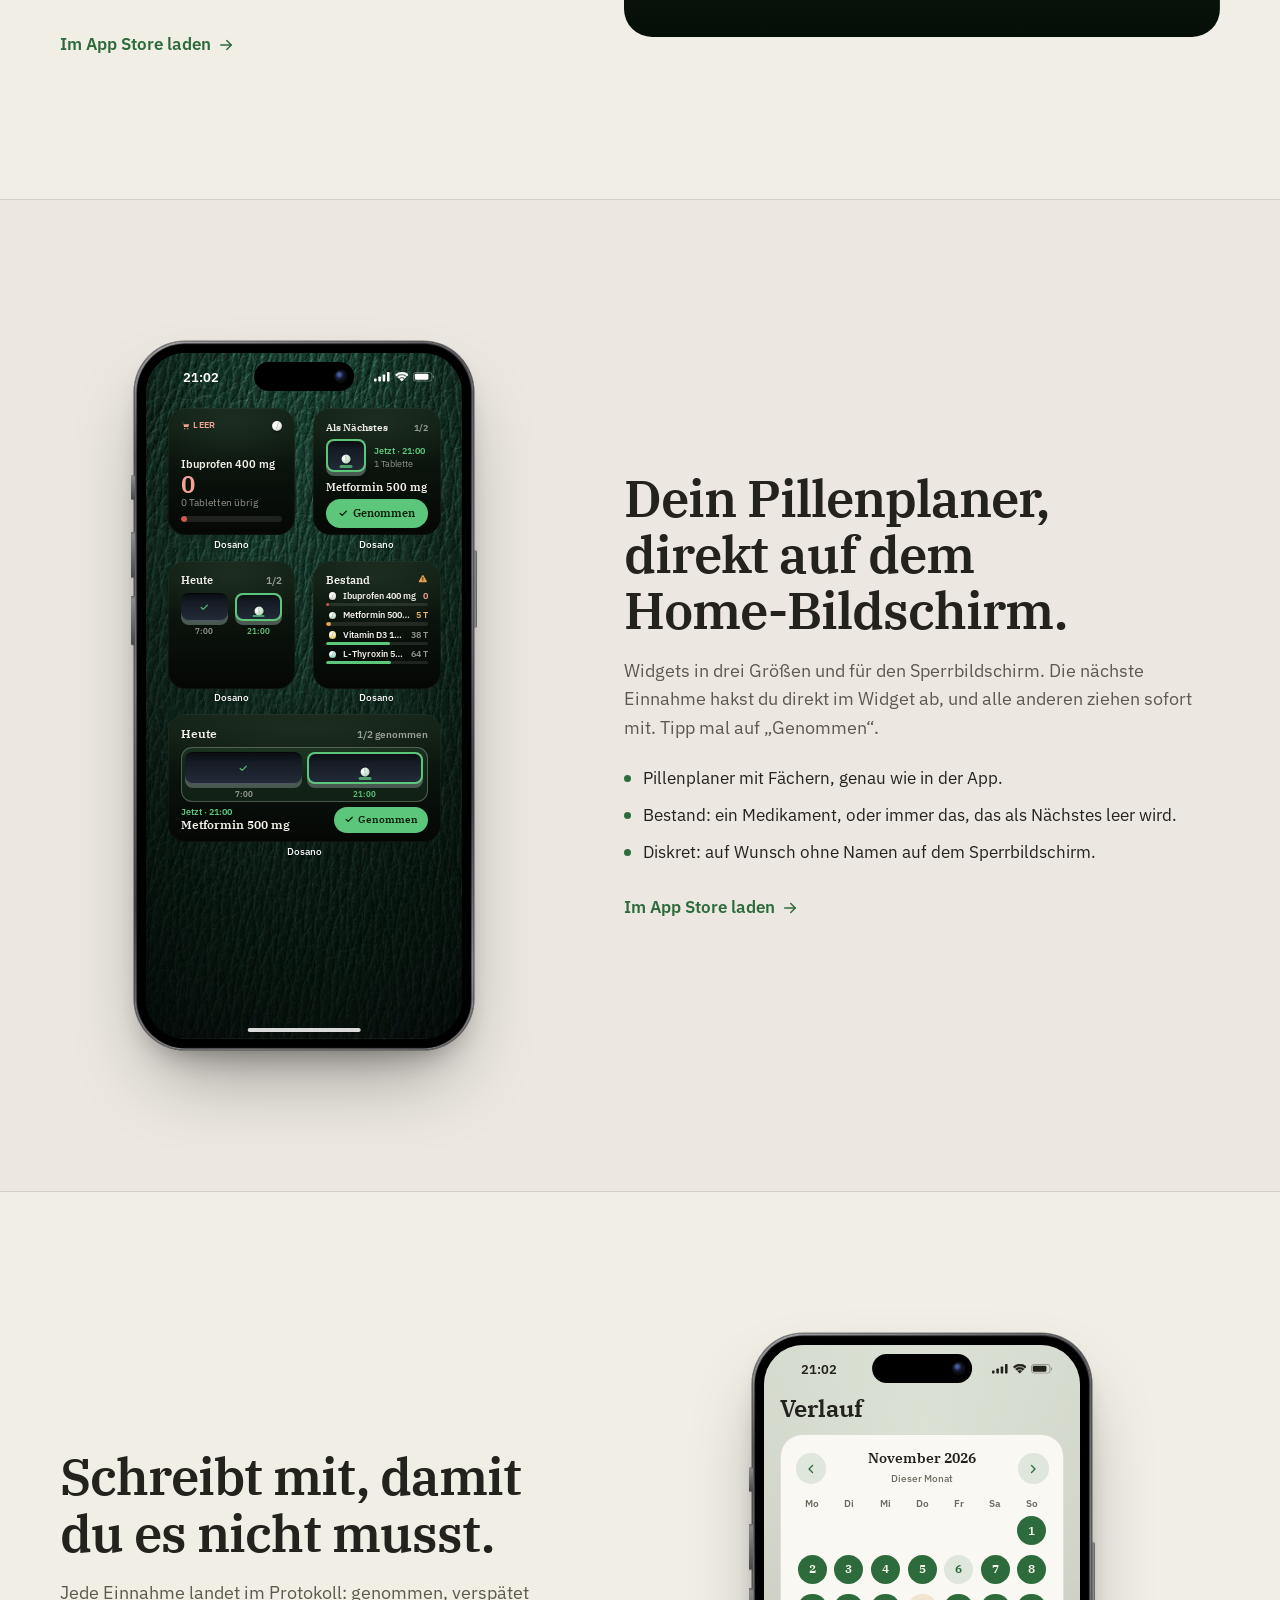
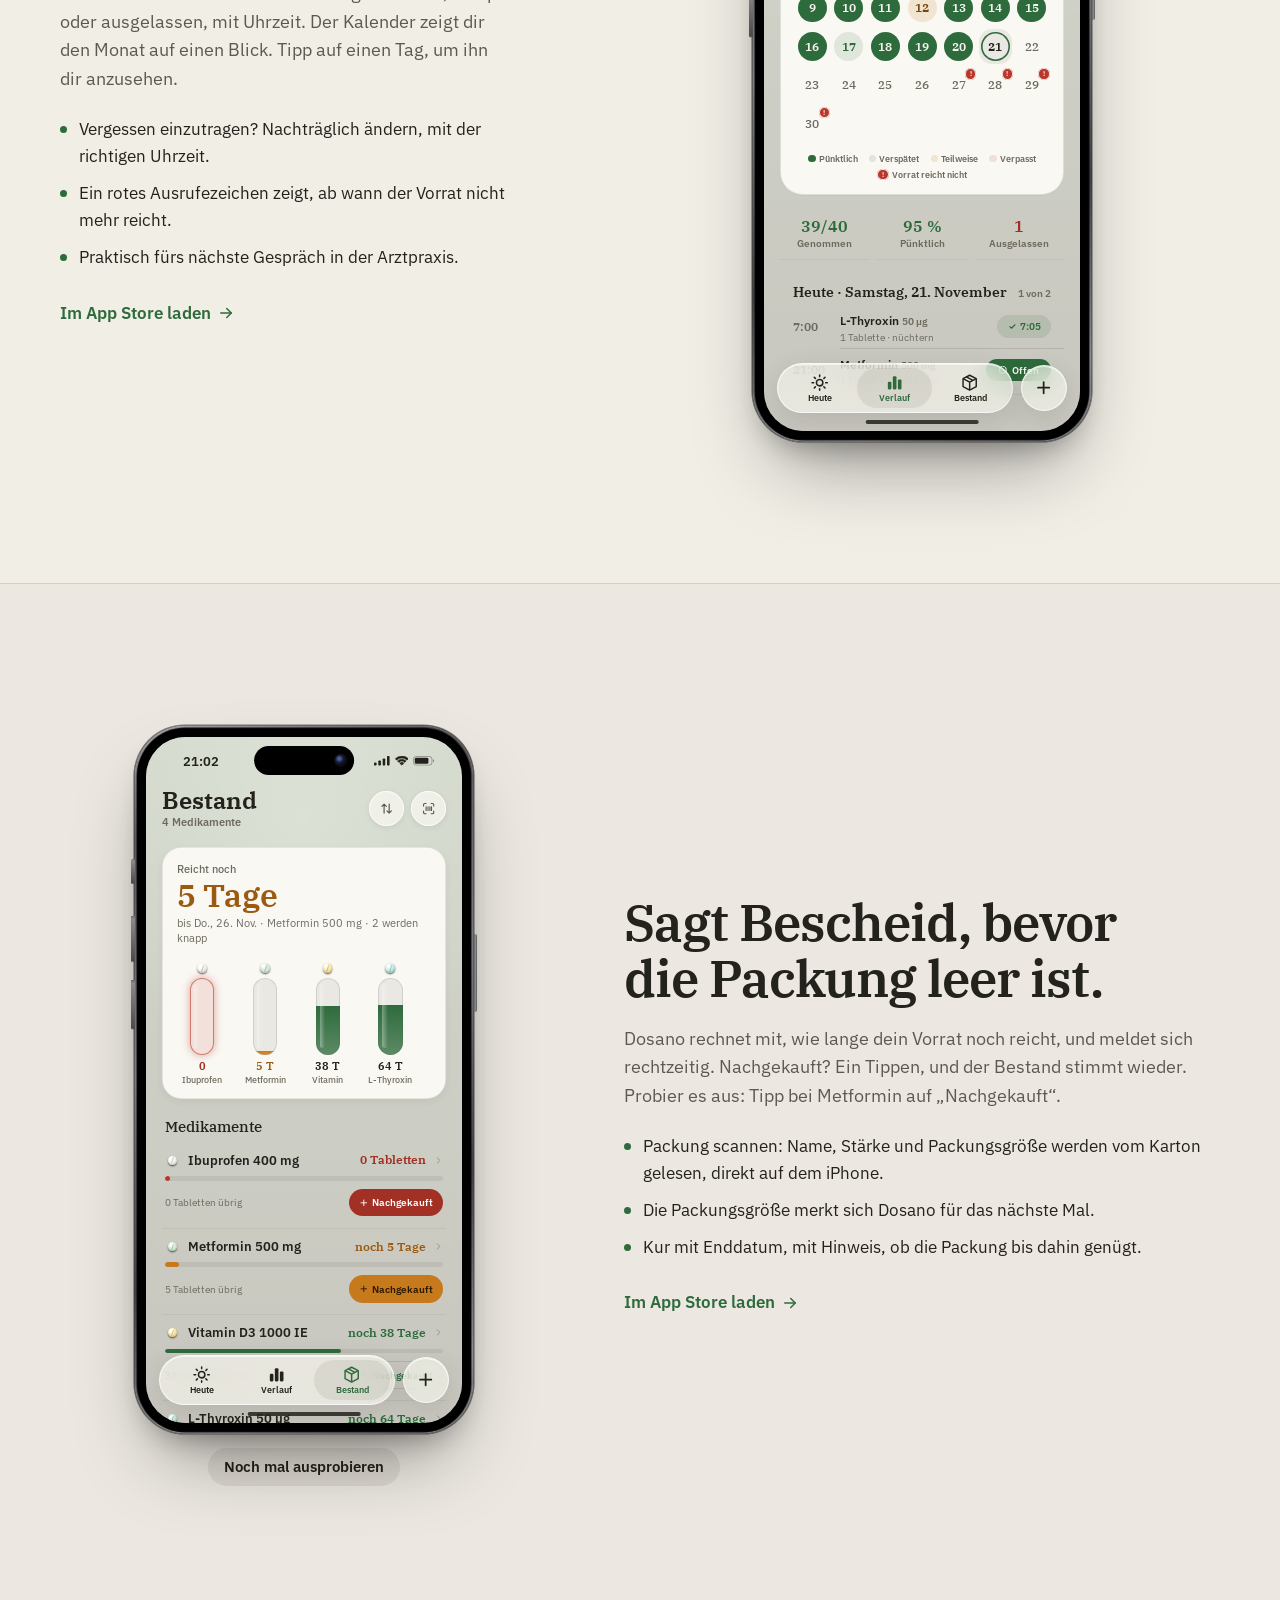
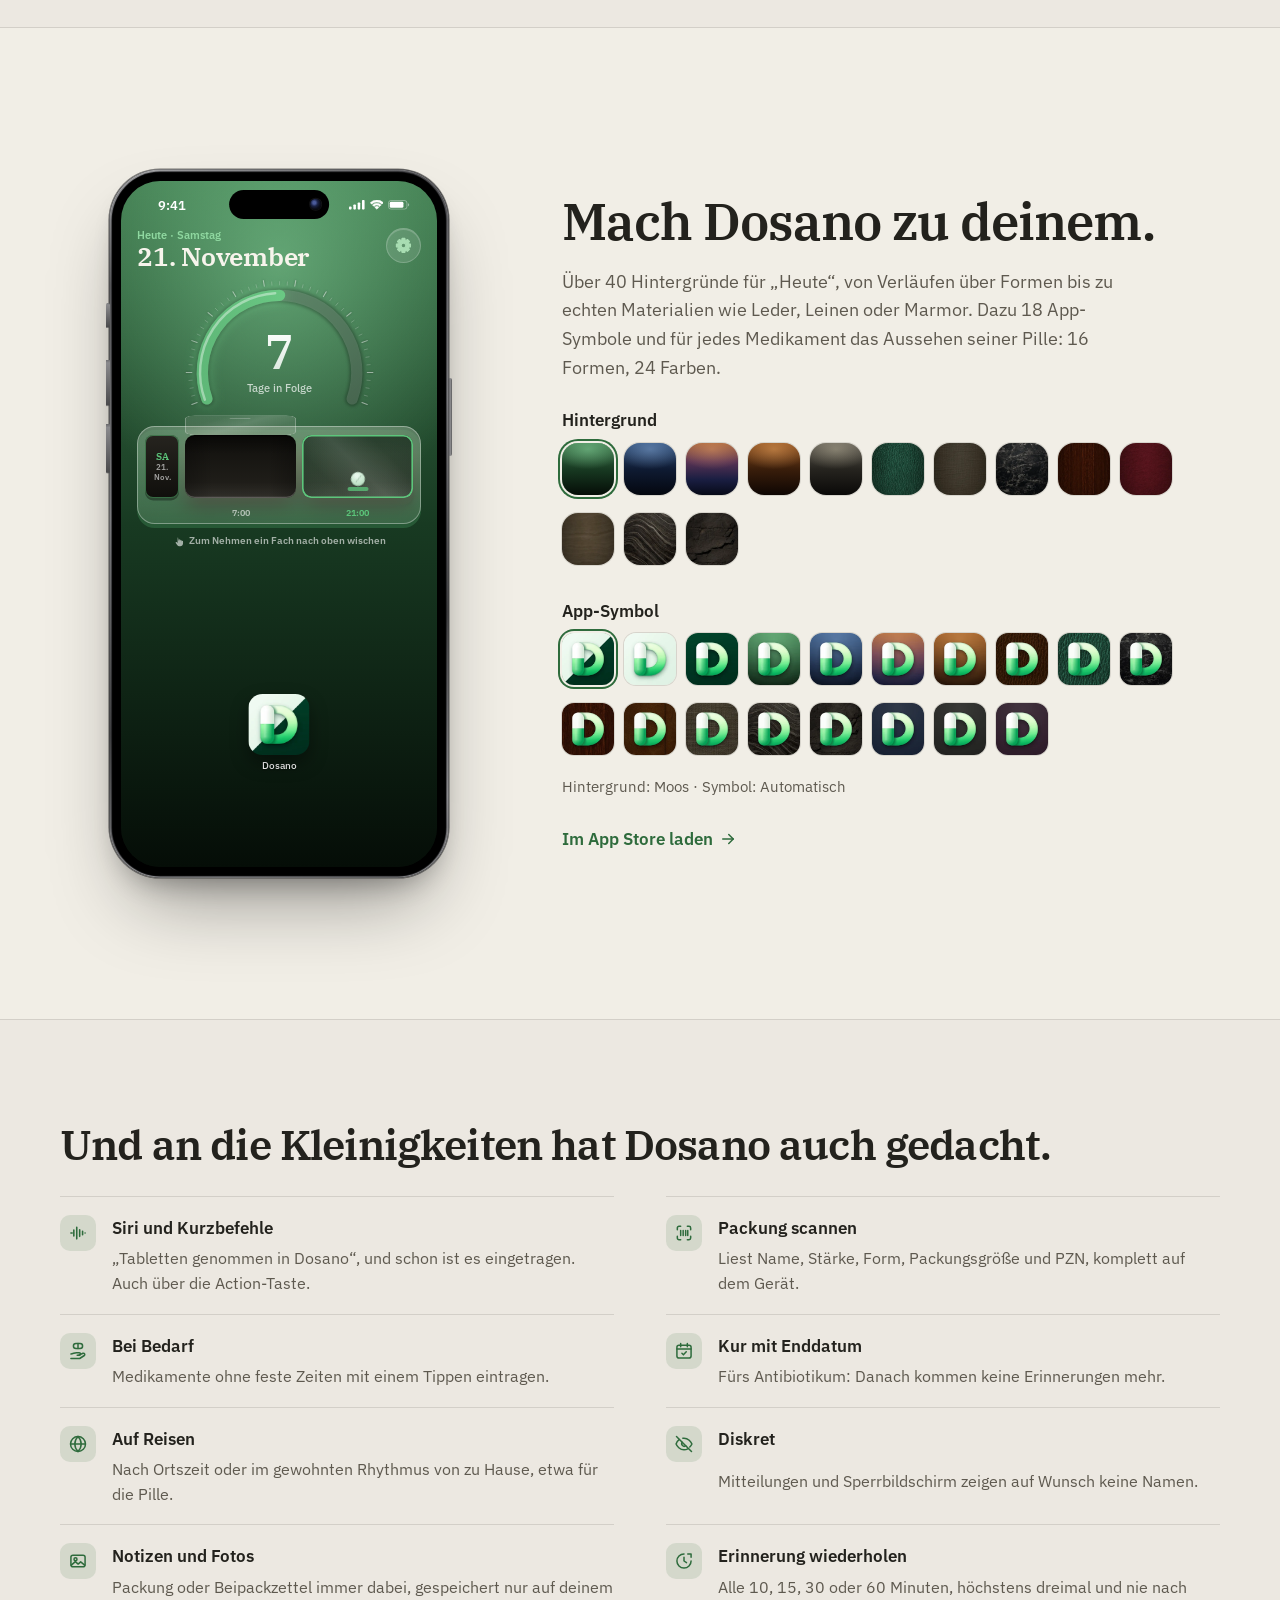
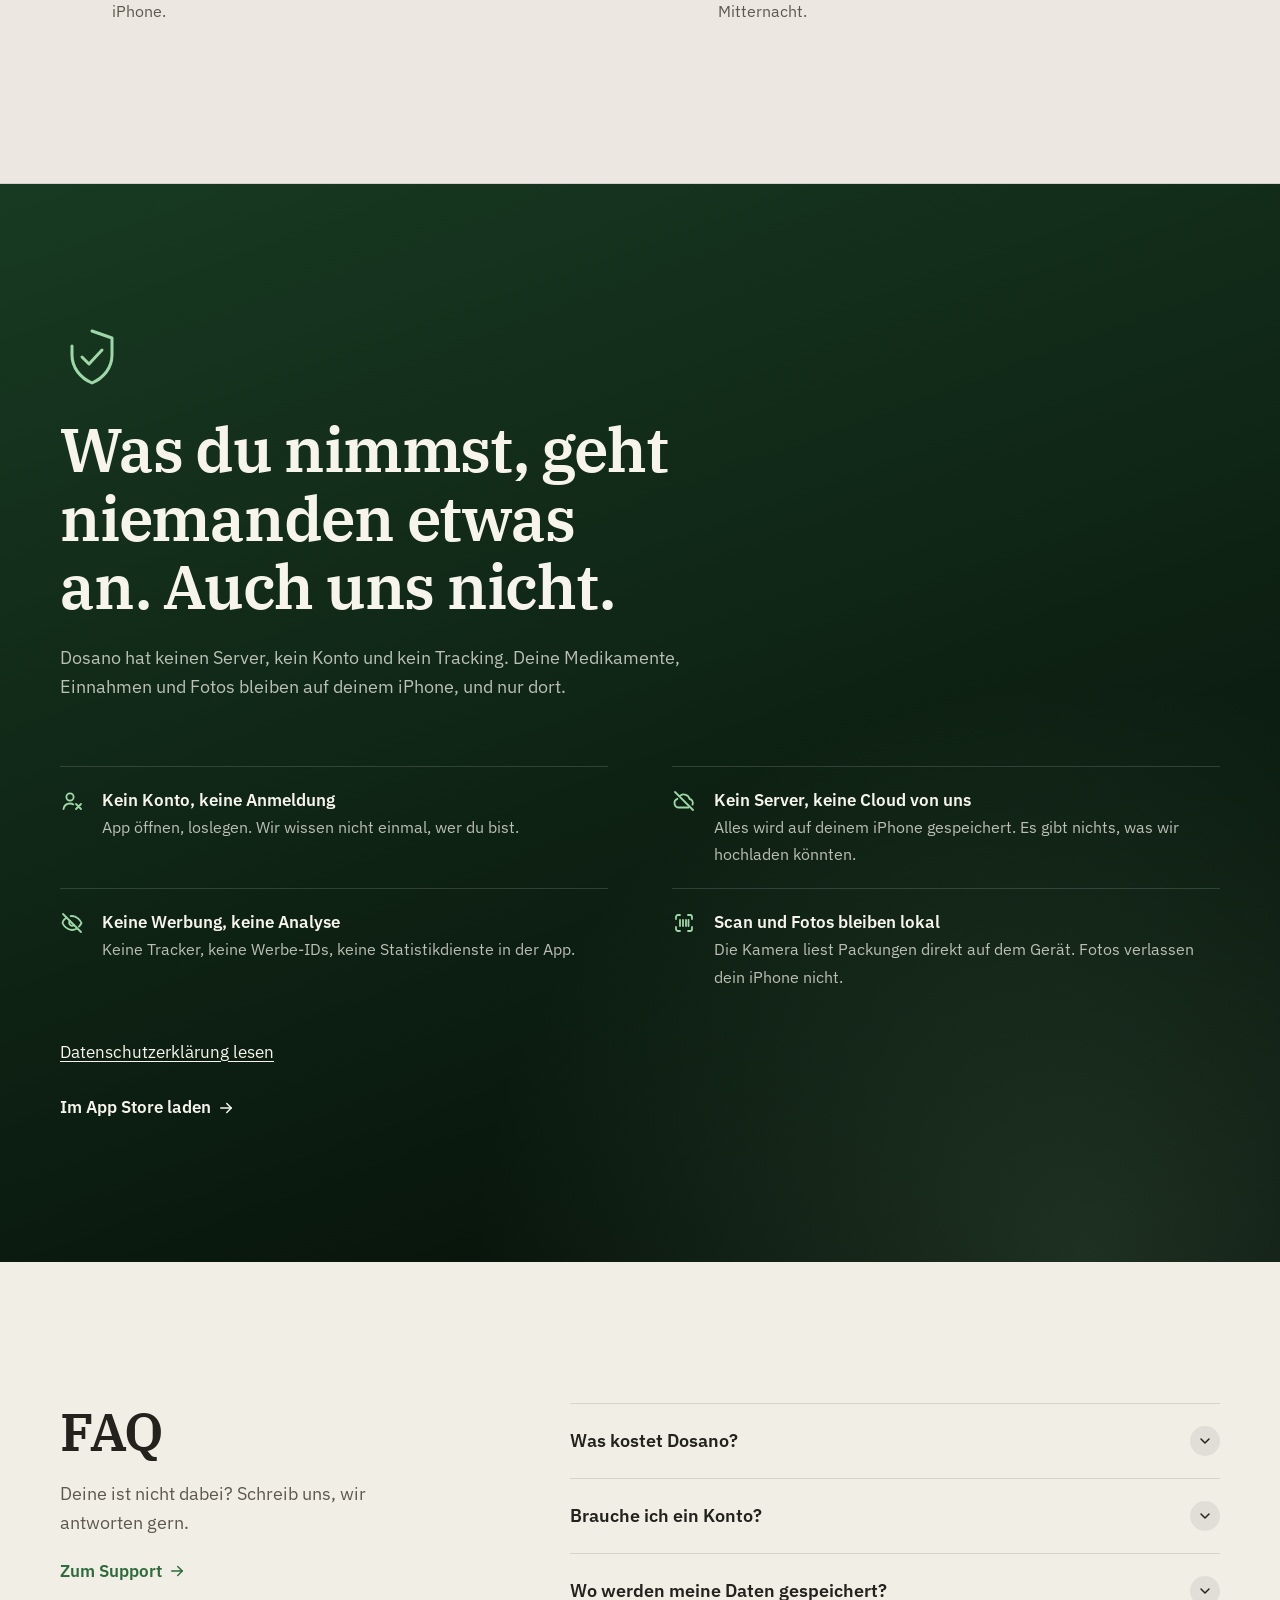
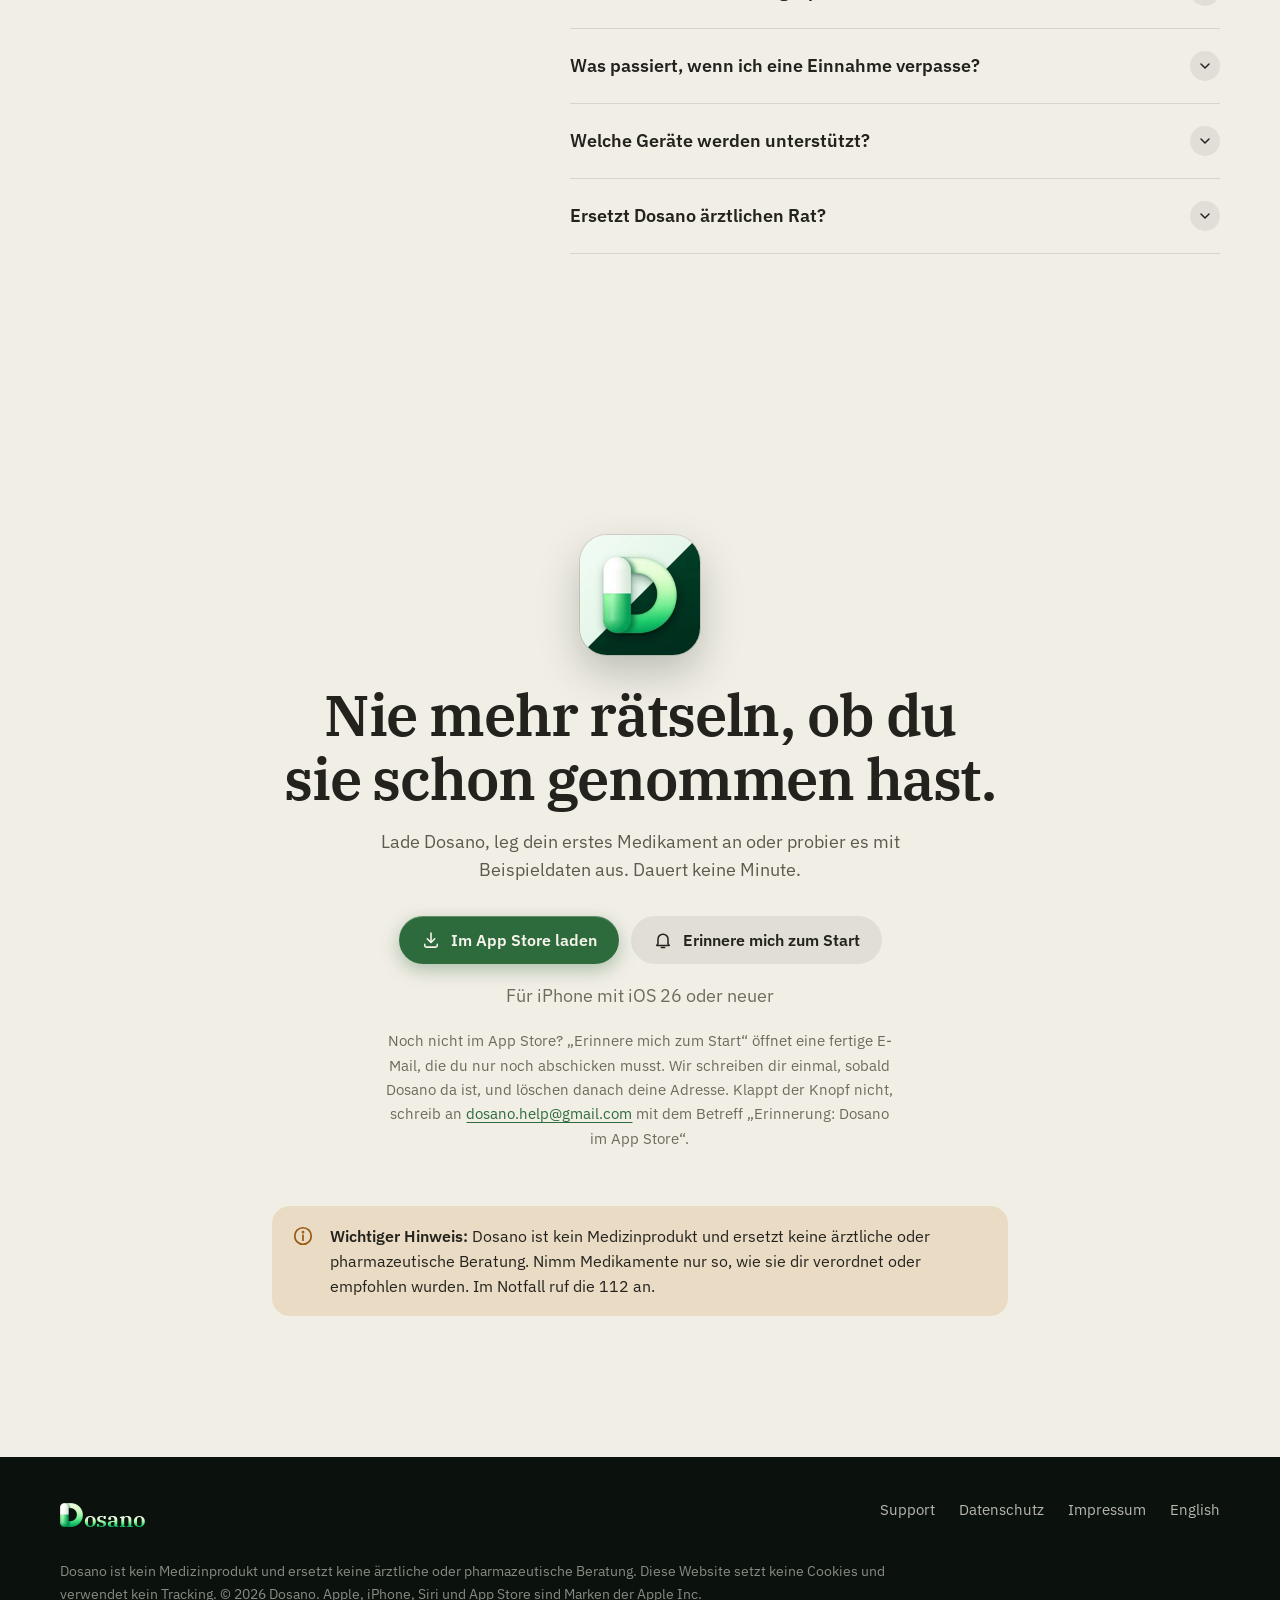
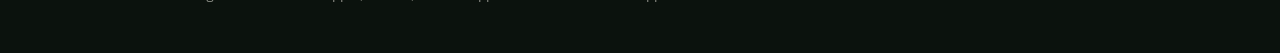
==== commit 98cc0369: "Seitentasten am iPhone etwas höher Werte aus der Figma-Vorlage gemessen und alle Tasten gleichmäßig " ====
--- a/index.html
+++ b/index.html
@@ -13,7 +13,7 @@
 <link rel="apple-touch-icon" href="apple-touch-icon.png">
 <link rel="preload" href="assets/fonts/IBMPlexSerif-SemiBold.woff2" as="font" type="font/woff2" crossorigin>
 <link rel="preload" href="assets/fonts/IBMPlexSans-Regular.woff2" as="font" type="font/woff2" crossorigin>
-<link rel="stylesheet" href="assets/css/site.css?v=025ffeec">
+<link rel="stylesheet" href="assets/css/site.css?v=dfe3d57c">
 <link rel="stylesheet" href="assets/css/neu.css?v=995944e9">
 <meta property="og:type" content="website">
 <meta property="og:title" content="Dosano: Schon genommen? Dosano weiß es.">
--- a/assets/css/site.css
+++ b/assets/css/site.css
@@ -451,15 +451,18 @@
 }
 /* links: Aktionstaste, Lauter, Leiser */
 .phone::before {
-  left: -0.75cqw; top: 20.4%; height: 24.9%;
+  /* Maße aus der Figma-Vorlage (Aktionstaste 21,4-25,0 %, Lauter 29,4-36,0 %,
+     Leiser 38,5-45,5 % der Höhe), auf Wunsch um 2,5 Punkte nach oben gesetzt */
+  left: -0.75cqw; top: 18.9%; height: 24.1%;
   background-image: linear-gradient(180deg,
-    #6c6c6f 0, #8a8a8d 1%, #4a4a4c 17.5%, transparent 18.5%,
-    transparent 33.3%, #6c6c6f 33.3%, #8a8a8d 35%, #4a4a4c 61%, transparent 62.2%,
-    transparent 70.7%, #6c6c6f 70.7%, #8a8a8d 72.5%, #4a4a4c 99%, transparent 100%);
+    #6c6c6f 0, #8a8a8d 1%, #4a4a4c 14%, transparent 14.9%,
+    transparent 33.2%, #6c6c6f 33.2%, #8a8a8d 35%, #4a4a4c 59.6%, transparent 60.6%,
+    transparent 71%, #6c6c6f 71%, #8a8a8d 72.8%, #4a4a4c 99%, transparent 100%);
 }
 /* rechts: Seitentaste */
 .phone::after {
-  right: -0.75cqw; top: 31%; height: 11.8%;
+  /* Vorlage 31,9-43,0 %, ebenfalls 2,5 Punkte höher */
+  right: -0.75cqw; top: 29.4%; height: 11.1%;
   background-image: linear-gradient(90deg, #4a4a4c, #8a8a8d 60%, #5a5a5c);
 }
 .screen {
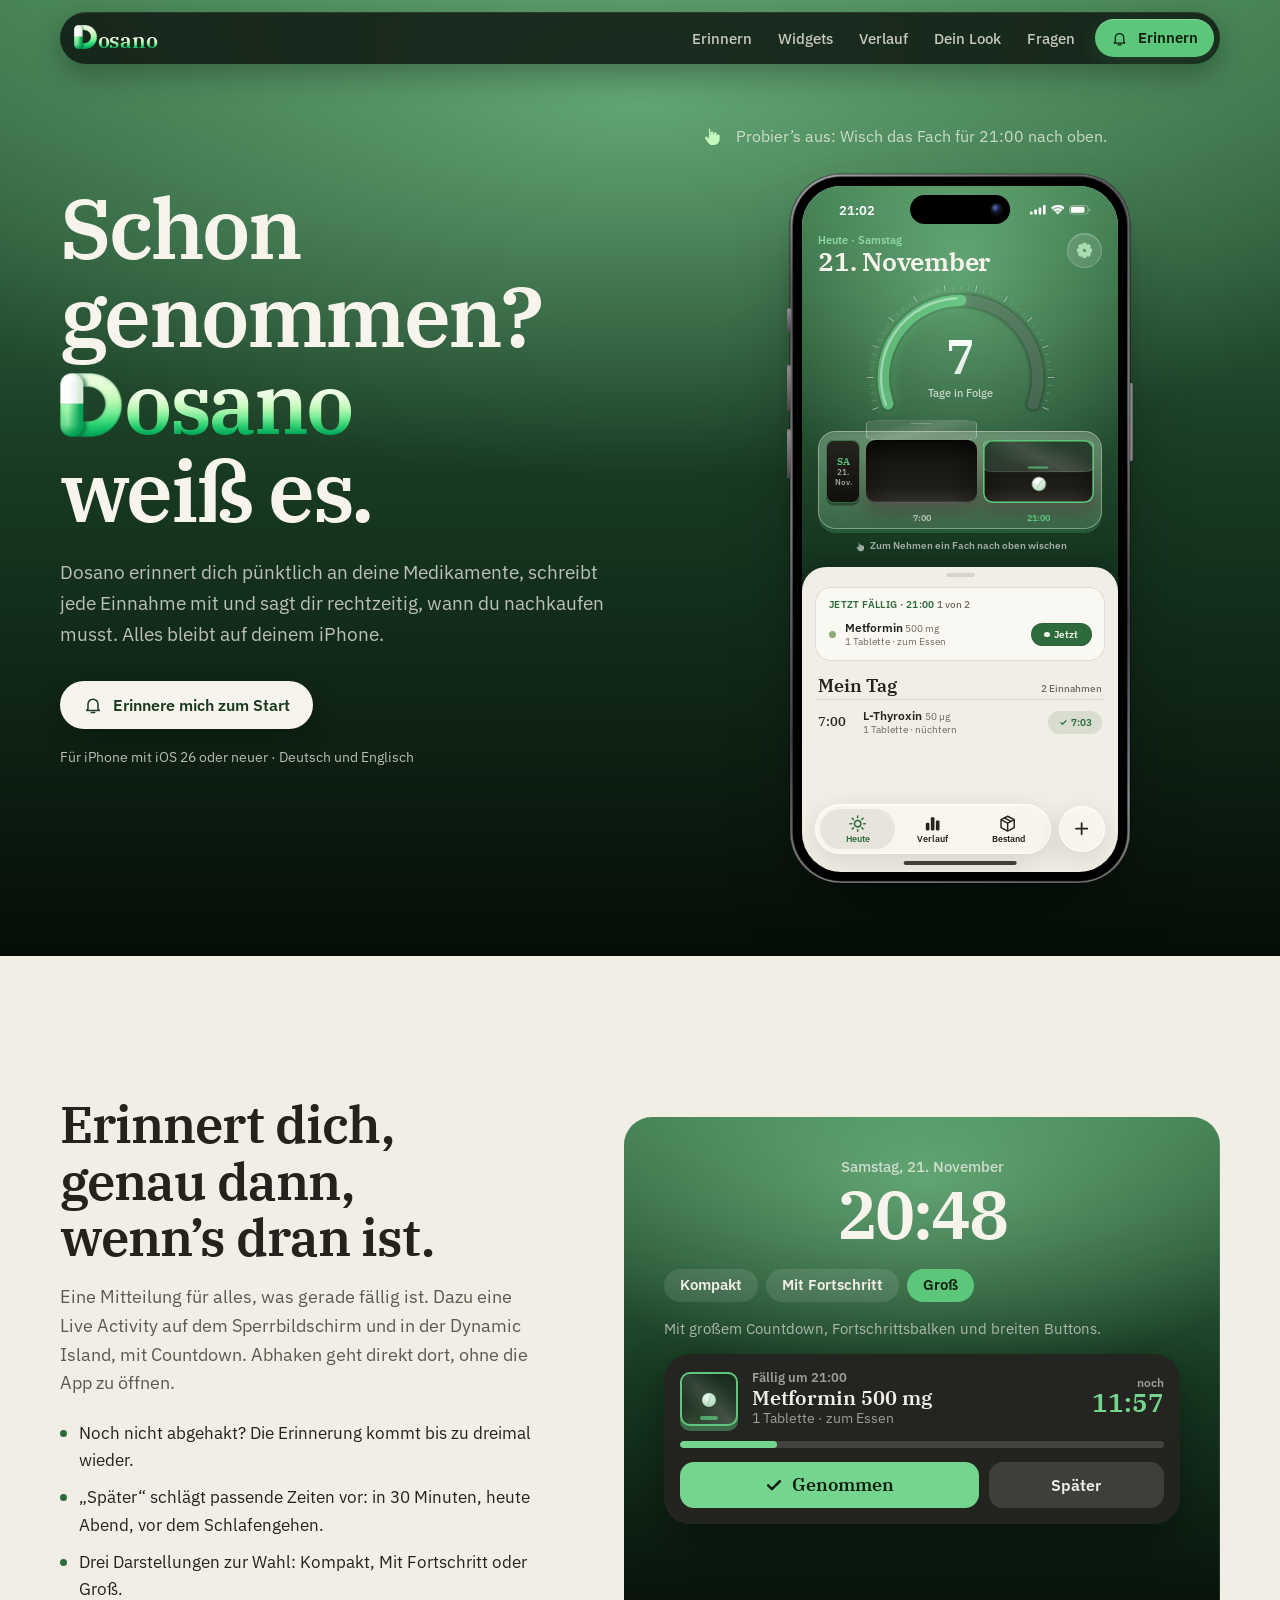
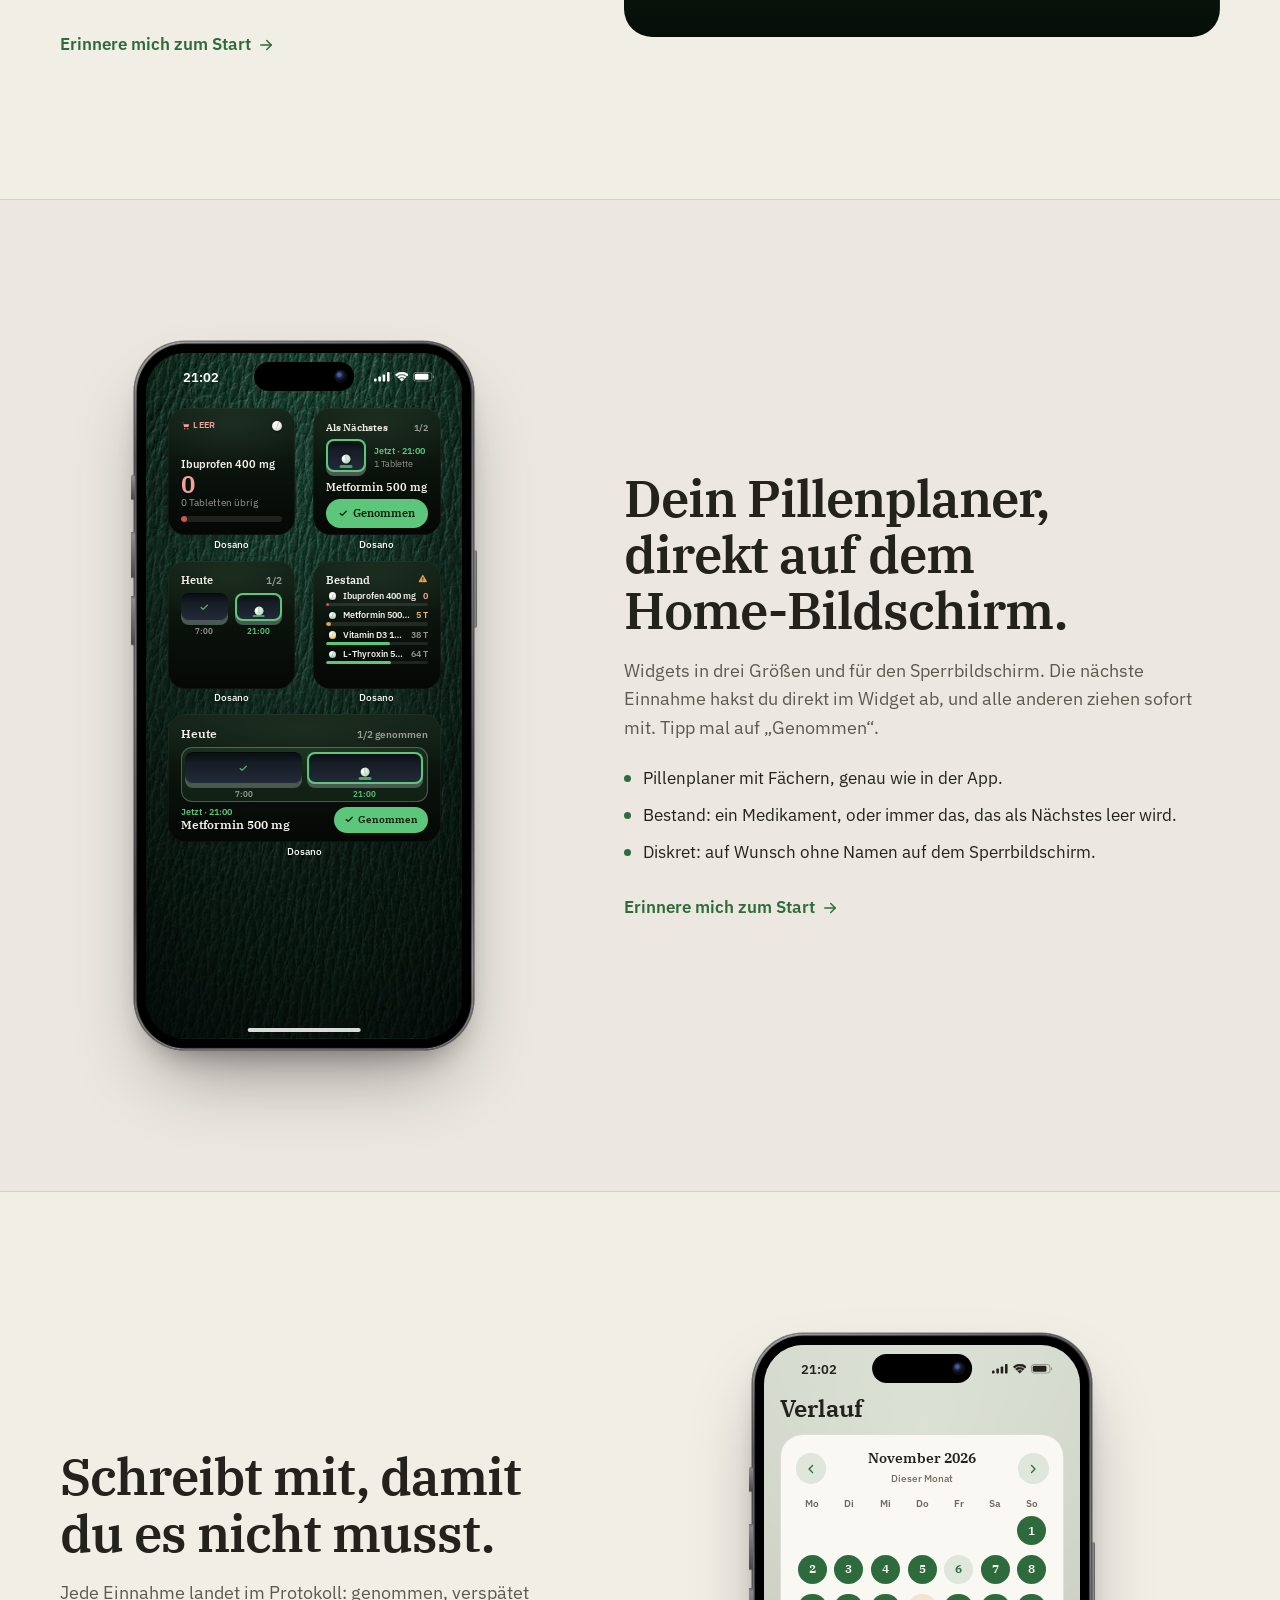
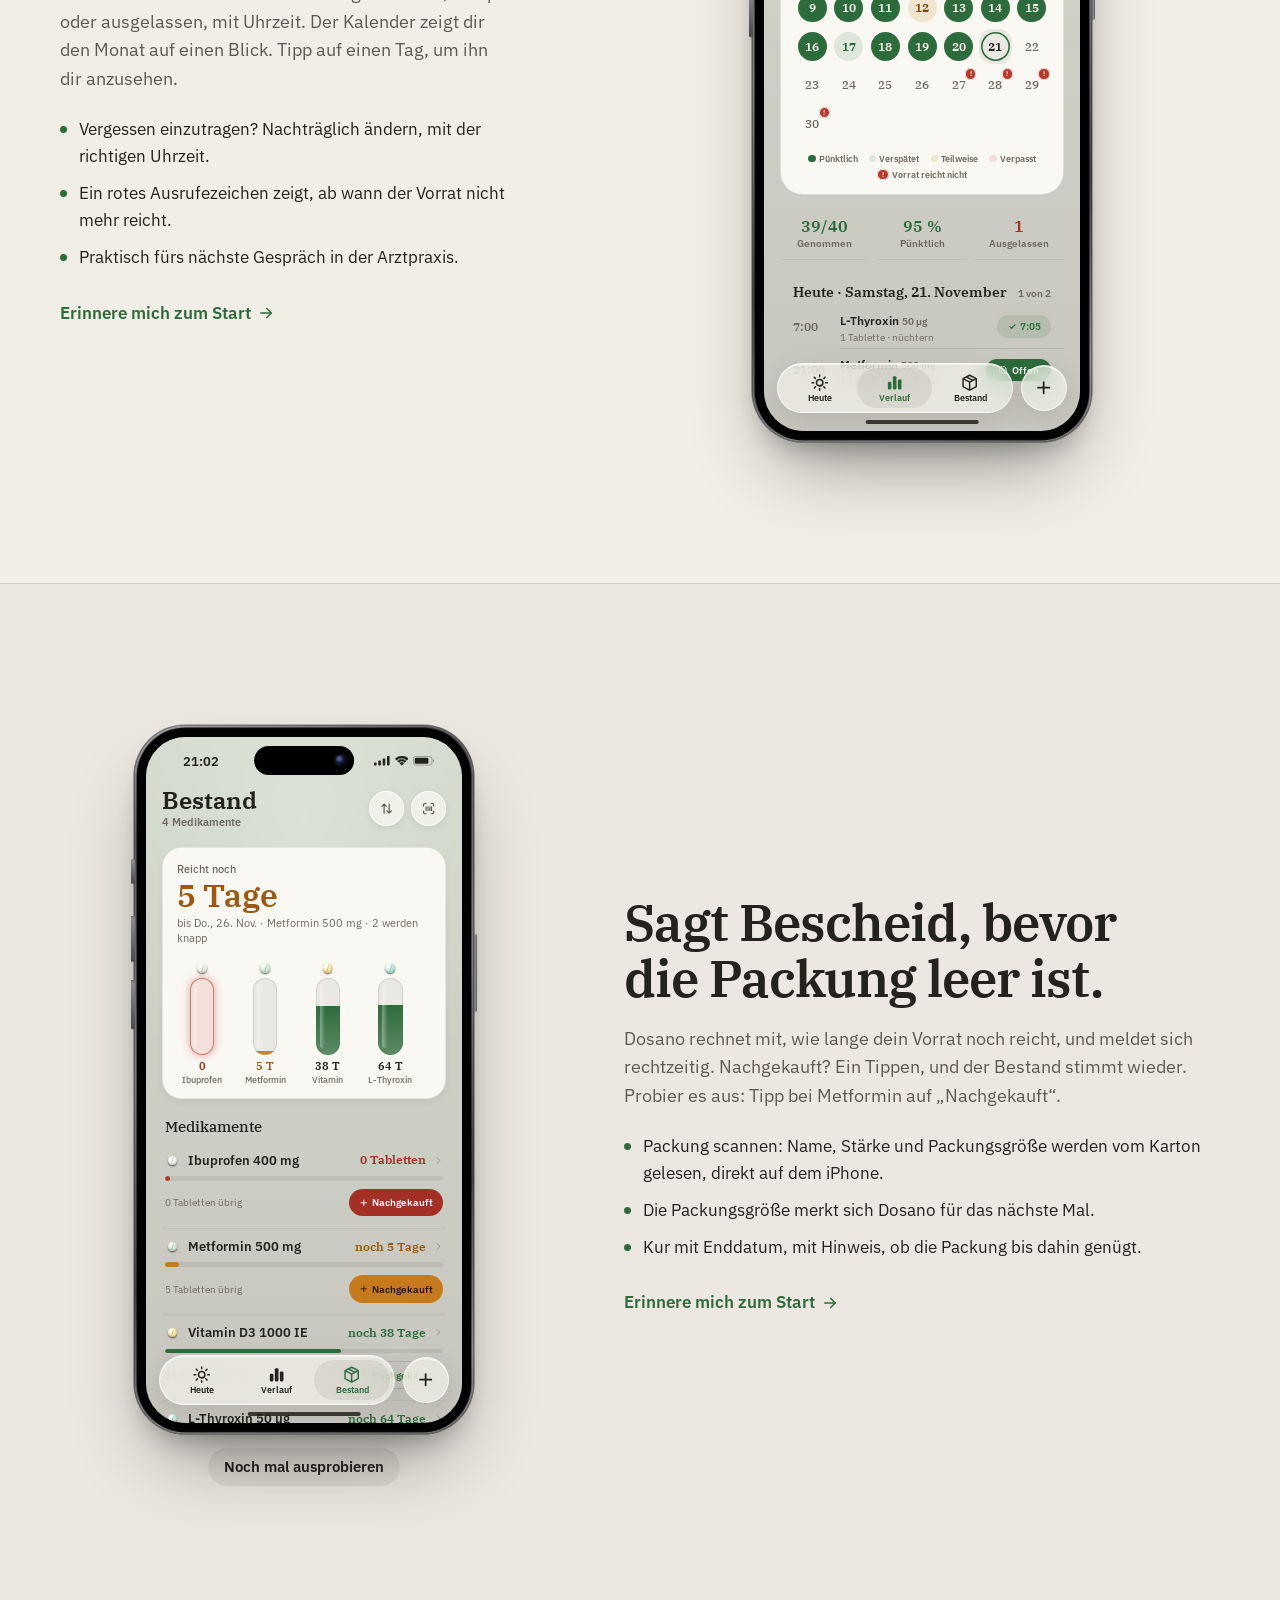
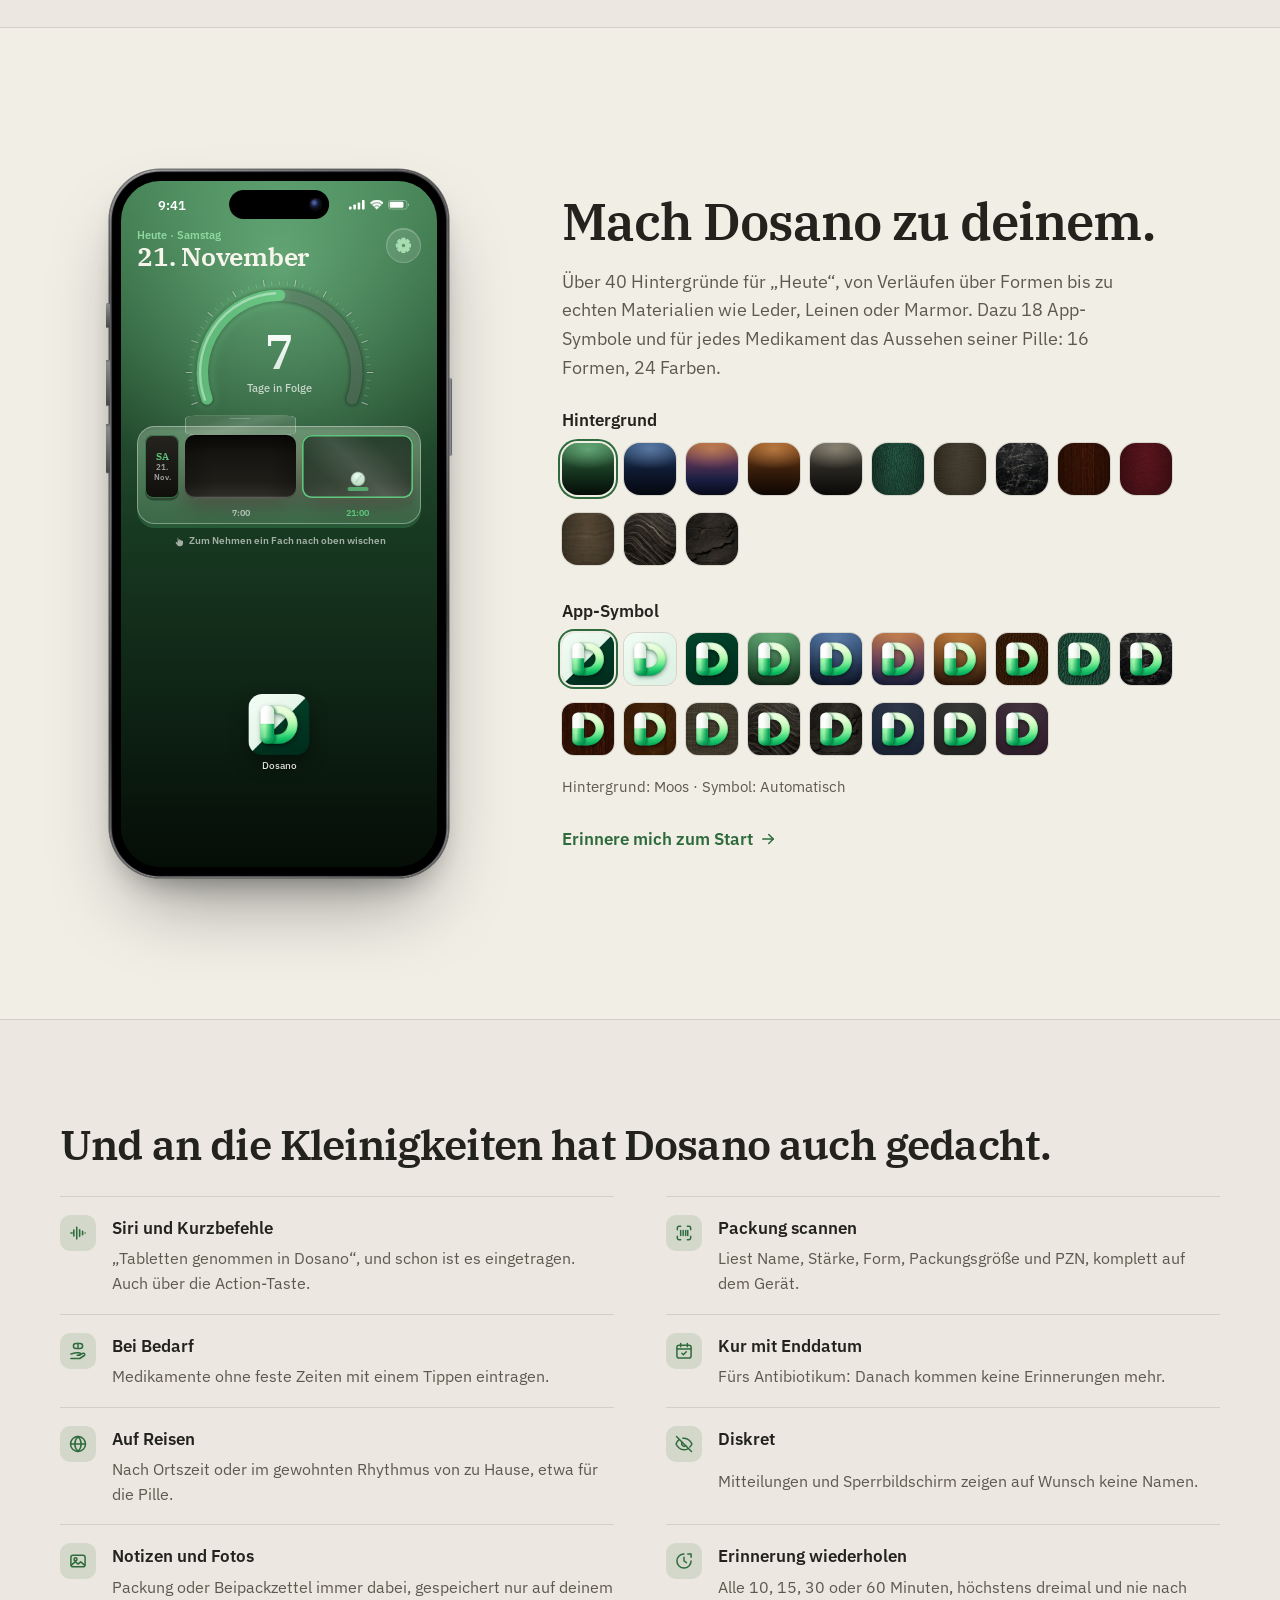
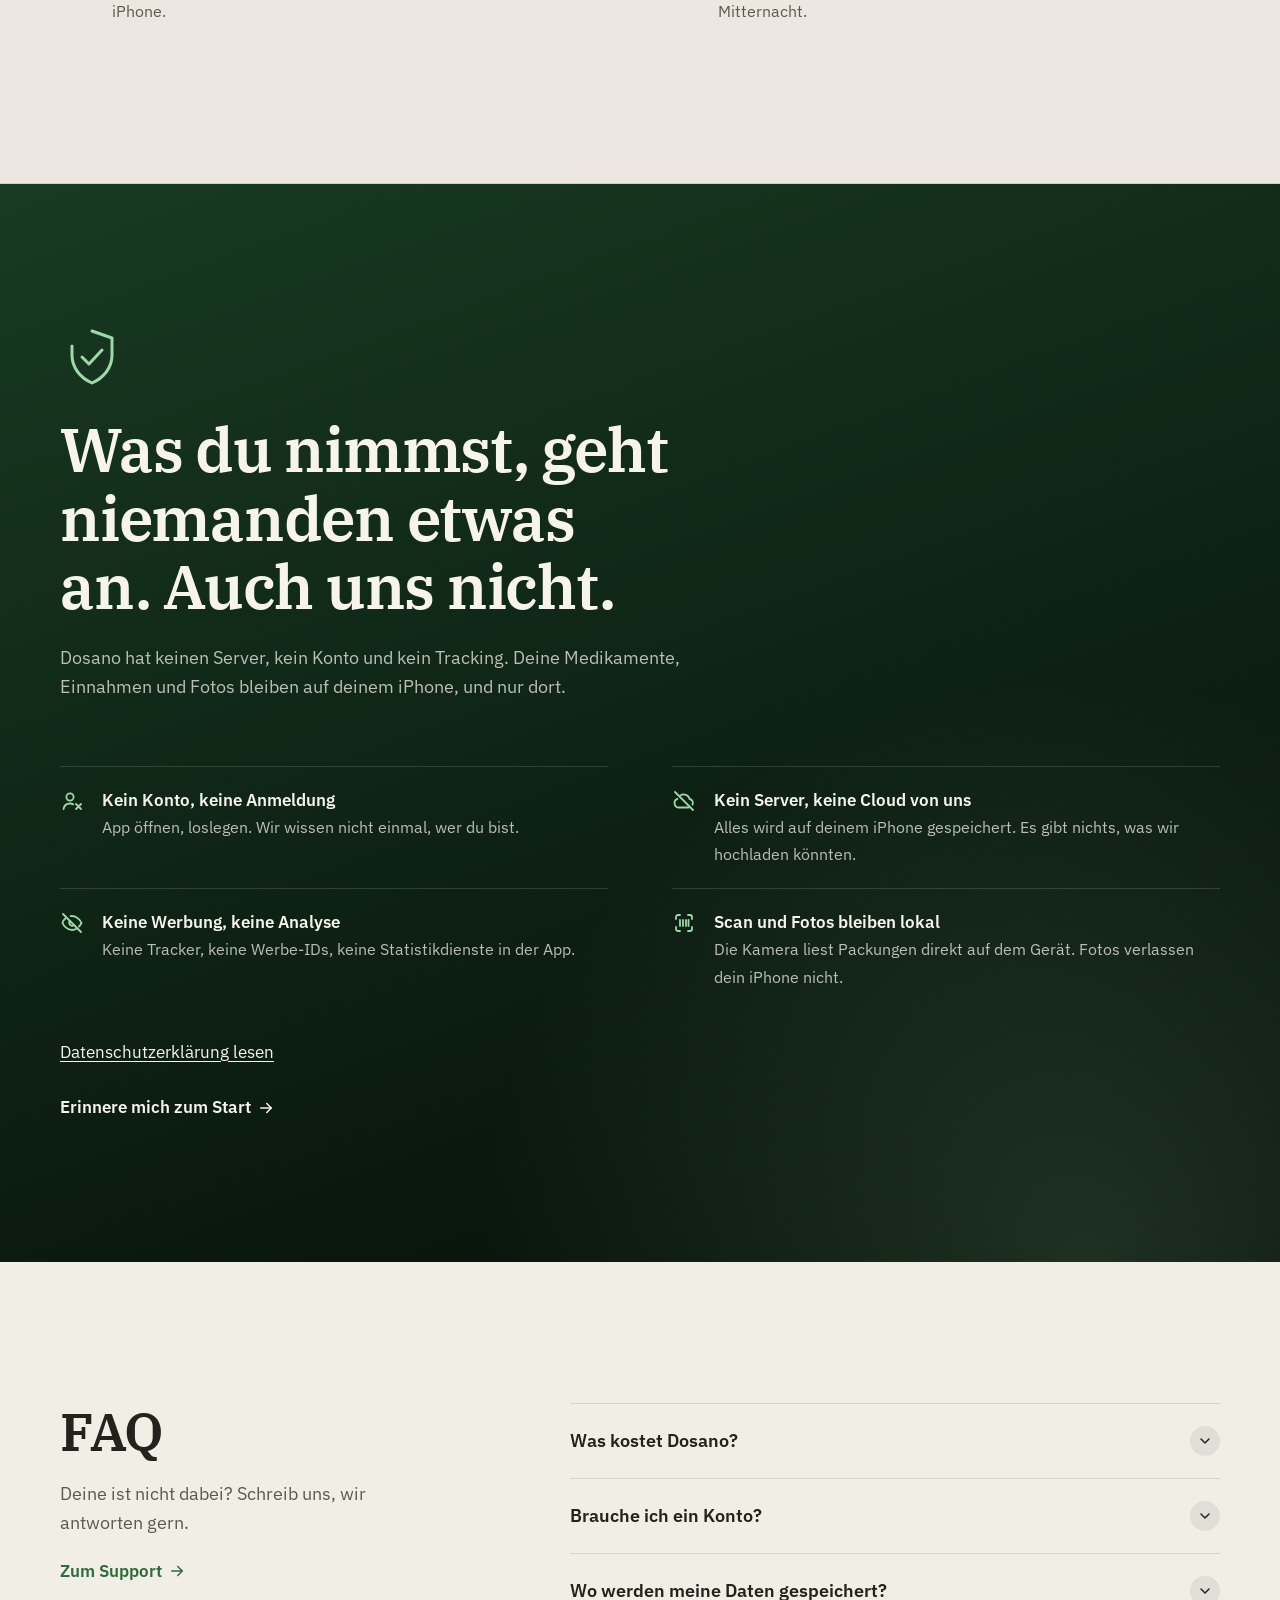
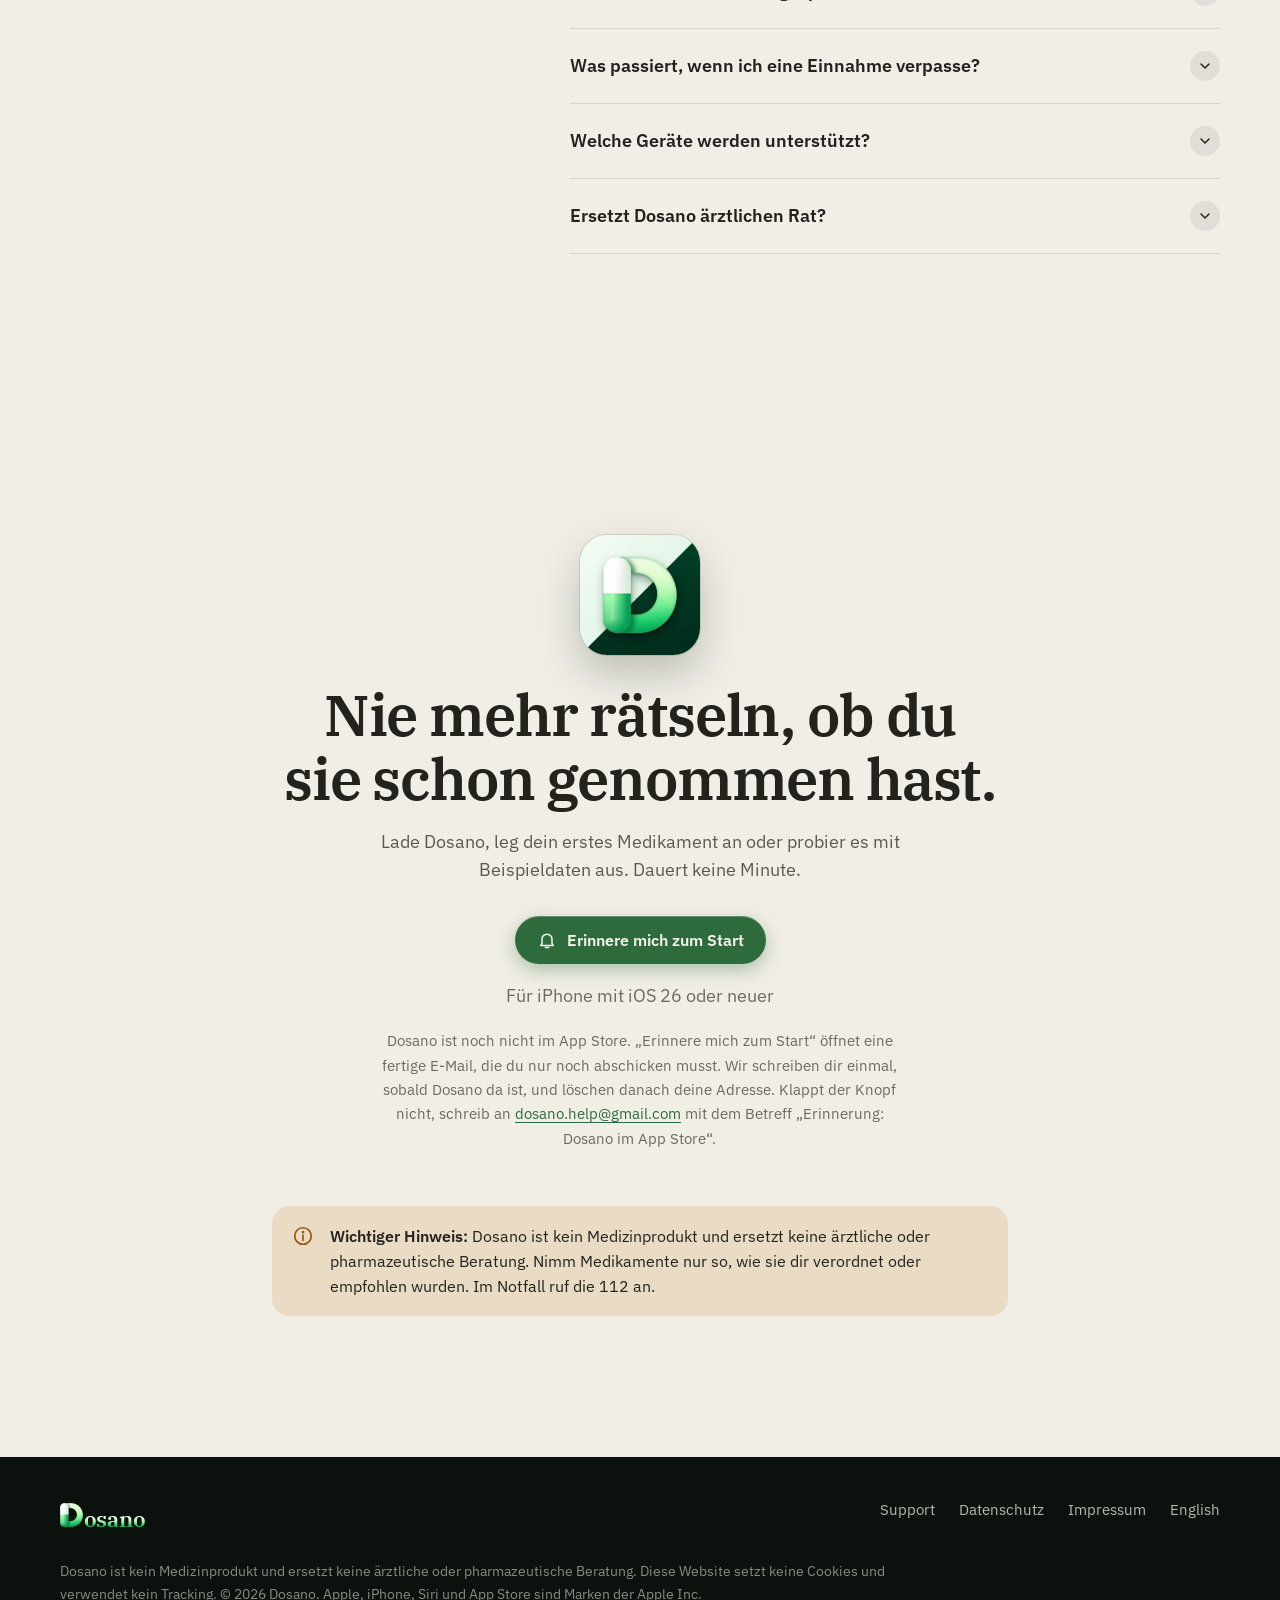
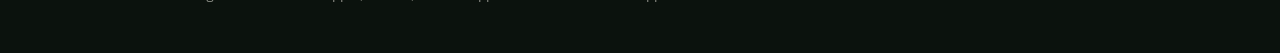
==== commit 04cc1415: "Vor dem Start: App-Store-Knöpfe ausgeblendet, Erinnerung an ihrer Stelle - alle Links Im App Store l" ====
--- a/index.html
+++ b/index.html
@@ -1,6 +1,6 @@
 <!doctype html>
 <!-- Erzeugt von tools/build_neu.py aus index.src.html. Bitte dort ändern. -->
-<html lang="de">
+<html lang="de" class="vor-start">
 <head>
 <meta charset="utf-8">
 <meta name="viewport" content="width=device-width, initial-scale=1, viewport-fit=cover">
@@ -13,7 +13,7 @@
 <link rel="apple-touch-icon" href="apple-touch-icon.png">
 <link rel="preload" href="assets/fonts/IBMPlexSerif-SemiBold.woff2" as="font" type="font/woff2" crossorigin>
 <link rel="preload" href="assets/fonts/IBMPlexSans-Regular.woff2" as="font" type="font/woff2" crossorigin>
-<link rel="stylesheet" href="assets/css/site.css?v=dfe3d57c">
+<link rel="stylesheet" href="assets/css/site.css?v=a65f5df6">
 <link rel="stylesheet" href="assets/css/neu.css?v=995944e9">
 <meta property="og:type" content="website">
 <meta property="og:title" content="Dosano: Schon genommen? Dosano weiß es.">
@@ -38,7 +38,8 @@
       <li><a href="#dein-look">Dein Look</a></li>
       <li><a href="#fragen">Fragen</a></li>
     </ul>
-    <a class="btn btn-primary btn-small" href="https://apps.apple.com/de/app/dosano/id0000000000"><svg aria-hidden="true"><use href="assets/img/icons.svg?v=4f896641#i-store"/></svg>Laden</a>
+    <a class="btn btn-primary btn-small" href="https://apps.apple.com/de/app/dosano/id0000000000" data-store><svg aria-hidden="true"><use href="assets/img/icons.svg?v=4f896641#i-store"/></svg>Laden</a>
+<a class="btn btn-primary btn-small" href="mailto:dosano.help@gmail.com?subject=Erinnerung%3A%20Dosano%20im%20App%20Store&amp;body=Hallo%2C%0A%0Abitte%20schreibt%20mir%20eine%20kurze%20E-Mail%2C%20sobald%20Dosano%20im%20App%20Store%20ist.%0ADanach%20k%C3%B6nnt%20ihr%20meine%20Adresse%20wieder%20l%C3%B6schen.%0A%0AViele%20Gr%C3%BC%C3%9Fe" data-prelaunch><svg aria-hidden="true"><use href="assets/img/icons.svg?v=4f896641#i-bell"/></svg>Erinnern</a>
     <span class="scroll-line" aria-hidden="true"></span>
   </nav>
 </header>
@@ -53,8 +54,8 @@
       <h1 id="hero-title" class="enter" style="--i:0">Schon genommen? <span class="wordmark" id="heroMark"><img class="wm-d" src="assets/img/logo-320.png" alt="" width="77" height="80"><span class="wm-rest">osano</span></span> weiß&nbsp;es.</h1>
       <p class="hero-lead enter" style="--i:2">Dosano erinnert dich pünktlich an deine Medikamente, schreibt jede Einnahme mit und sagt dir rechtzeitig, wann du nachkaufen musst. Alles bleibt auf deinem iPhone.</p>
       <div class="hero-actions enter" style="--i:3">
-        <a class="btn btn-on-moss" href="https://apps.apple.com/de/app/dosano/id0000000000"><svg aria-hidden="true"><use href="assets/img/icons.svg?v=4f896641#i-store"/></svg>Im App Store laden</a>
-        <a class="btn btn-ghost-moss" href="mailto:dosano.help@gmail.com?subject=Erinnerung%3A%20Dosano%20im%20App%20Store&amp;body=Hallo%2C%0A%0Abitte%20schreibt%20mir%20eine%20kurze%20E-Mail%2C%20sobald%20Dosano%20im%20App%20Store%20ist.%0ADanach%20k%C3%B6nnt%20ihr%20meine%20Adresse%20wieder%20l%C3%B6schen.%0A%0AViele%20Gr%C3%BC%C3%9Fe"><svg aria-hidden="true"><use href="assets/img/icons.svg?v=4f896641#i-bell"/></svg>Erinnere mich zum Start</a>
+        <a class="btn btn-on-moss" href="https://apps.apple.com/de/app/dosano/id0000000000" data-store><svg aria-hidden="true"><use href="assets/img/icons.svg?v=4f896641#i-store"/></svg>Im App Store laden</a>
+        <a class="btn btn-ghost-moss" data-remind href="mailto:dosano.help@gmail.com?subject=Erinnerung%3A%20Dosano%20im%20App%20Store&amp;body=Hallo%2C%0A%0Abitte%20schreibt%20mir%20eine%20kurze%20E-Mail%2C%20sobald%20Dosano%20im%20App%20Store%20ist.%0ADanach%20k%C3%B6nnt%20ihr%20meine%20Adresse%20wieder%20l%C3%B6schen.%0A%0AViele%20Gr%C3%BC%C3%9Fe"><svg aria-hidden="true"><use href="assets/img/icons.svg?v=4f896641#i-bell"/></svg>Erinnere mich zum Start</a>
       </div>
       <p class="hero-note enter" style="--i:4">Für iPhone mit iOS 26 oder neuer · Deutsch und Englisch</p>
     </div>
@@ -138,7 +139,8 @@
         <li>„Später“ schlägt passende Zeiten vor: in 30 Minuten, heute Abend, vor dem Schlafengehen.</li>
         <li>Drei Darstellungen zur Wahl: Kompakt, Mit Fortschritt oder Groß.</li>
       </ul>
-      <a class="store-link" href="https://apps.apple.com/de/app/dosano/id0000000000">Im App Store laden<svg aria-hidden="true"><use href="assets/img/icons.svg?v=4f896641#i-arrow"/></svg></a>
+      <a class="store-link" href="https://apps.apple.com/de/app/dosano/id0000000000" data-store>Im App Store laden<svg aria-hidden="true"><use href="assets/img/icons.svg?v=4f896641#i-arrow"/></svg></a>
+<a class="store-link" href="mailto:dosano.help@gmail.com?subject=Erinnerung%3A%20Dosano%20im%20App%20Store&amp;body=Hallo%2C%0A%0Abitte%20schreibt%20mir%20eine%20kurze%20E-Mail%2C%20sobald%20Dosano%20im%20App%20Store%20ist.%0ADanach%20k%C3%B6nnt%20ihr%20meine%20Adresse%20wieder%20l%C3%B6schen.%0A%0AViele%20Gr%C3%BC%C3%9Fe" data-prelaunch>Erinnere mich zum Start<svg aria-hidden="true"><use href="assets/img/icons.svg?v=4f896641#i-arrow"/></svg></a>
     </div>
     <div class="stage-dark reveal" style="--delay:120ms" id="lockStage">
       <div class="bd" data-bd="moss" aria-hidden="true"></div>
@@ -192,7 +194,8 @@
         <li>Bestand: ein Medikament, oder immer das, das als Nächstes leer wird.</li>
         <li>Diskret: auf Wunsch ohne Namen auf dem Sperrbildschirm.</li>
       </ul>
-      <a class="store-link" href="https://apps.apple.com/de/app/dosano/id0000000000">Im App Store laden<svg aria-hidden="true"><use href="assets/img/icons.svg?v=4f896641#i-arrow"/></svg></a>
+      <a class="store-link" href="https://apps.apple.com/de/app/dosano/id0000000000" data-store>Im App Store laden<svg aria-hidden="true"><use href="assets/img/icons.svg?v=4f896641#i-arrow"/></svg></a>
+<a class="store-link" href="mailto:dosano.help@gmail.com?subject=Erinnerung%3A%20Dosano%20im%20App%20Store&amp;body=Hallo%2C%0A%0Abitte%20schreibt%20mir%20eine%20kurze%20E-Mail%2C%20sobald%20Dosano%20im%20App%20Store%20ist.%0ADanach%20k%C3%B6nnt%20ihr%20meine%20Adresse%20wieder%20l%C3%B6schen.%0A%0AViele%20Gr%C3%BC%C3%9Fe" data-prelaunch>Erinnere mich zum Start<svg aria-hidden="true"><use href="assets/img/icons.svg?v=4f896641#i-arrow"/></svg></a>
     </div>
     <div class="phone reveal" style="--delay:120ms">
       <div class="screen homescreen" id="home" role="group" aria-label="Beispiel: Widgets von Dosano auf dem Home-Bildschirm">
@@ -286,7 +289,8 @@
         <li>Ein rotes Ausrufezeichen zeigt, ab wann der Vorrat nicht mehr reicht.</li>
         <li>Praktisch fürs nächste Gespräch in der Arztpraxis.</li>
       </ul>
-      <a class="store-link" href="https://apps.apple.com/de/app/dosano/id0000000000">Im App Store laden<svg aria-hidden="true"><use href="assets/img/icons.svg?v=4f896641#i-arrow"/></svg></a>
+      <a class="store-link" href="https://apps.apple.com/de/app/dosano/id0000000000" data-store>Im App Store laden<svg aria-hidden="true"><use href="assets/img/icons.svg?v=4f896641#i-arrow"/></svg></a>
+<a class="store-link" href="mailto:dosano.help@gmail.com?subject=Erinnerung%3A%20Dosano%20im%20App%20Store&amp;body=Hallo%2C%0A%0Abitte%20schreibt%20mir%20eine%20kurze%20E-Mail%2C%20sobald%20Dosano%20im%20App%20Store%20ist.%0ADanach%20k%C3%B6nnt%20ihr%20meine%20Adresse%20wieder%20l%C3%B6schen.%0A%0AViele%20Gr%C3%BC%C3%9Fe" data-prelaunch>Erinnere mich zum Start<svg aria-hidden="true"><use href="assets/img/icons.svg?v=4f896641#i-arrow"/></svg></a>
     </div>
     <div class="phone reveal" style="--delay:120ms">
       <div class="screen hist" id="cal">
@@ -324,7 +328,8 @@
         <li>Die Packungsgröße merkt sich Dosano für das nächste Mal.</li>
         <li>Kur mit Enddatum, mit Hinweis, ob die Packung bis dahin genügt.</li>
       </ul>
-      <a class="store-link" href="https://apps.apple.com/de/app/dosano/id0000000000">Im App Store laden<svg aria-hidden="true"><use href="assets/img/icons.svg?v=4f896641#i-arrow"/></svg></a>
+      <a class="store-link" href="https://apps.apple.com/de/app/dosano/id0000000000" data-store>Im App Store laden<svg aria-hidden="true"><use href="assets/img/icons.svg?v=4f896641#i-arrow"/></svg></a>
+<a class="store-link" href="mailto:dosano.help@gmail.com?subject=Erinnerung%3A%20Dosano%20im%20App%20Store&amp;body=Hallo%2C%0A%0Abitte%20schreibt%20mir%20eine%20kurze%20E-Mail%2C%20sobald%20Dosano%20im%20App%20Store%20ist.%0ADanach%20k%C3%B6nnt%20ihr%20meine%20Adresse%20wieder%20l%C3%B6schen.%0A%0AViele%20Gr%C3%BC%C3%9Fe" data-prelaunch>Erinnere mich zum Start<svg aria-hidden="true"><use href="assets/img/icons.svg?v=4f896641#i-arrow"/></svg></a>
     </div>
     <div class="phone-wrap reveal" style="--delay:120ms">
       <div class="phone">
@@ -424,7 +429,8 @@
       <h3 id="icLabel">App-Symbol</h3>
       <ul class="swatches icons" id="icPicker" aria-labelledby="icLabel"></ul>
       <p class="picked" id="picked" aria-live="polite">Hintergrund: Moos · Symbol: Automatisch</p>
-      <a class="store-link" href="https://apps.apple.com/de/app/dosano/id0000000000">Im App Store laden<svg aria-hidden="true"><use href="assets/img/icons.svg?v=4f896641#i-arrow"/></svg></a>
+      <a class="store-link" href="https://apps.apple.com/de/app/dosano/id0000000000" data-store>Im App Store laden<svg aria-hidden="true"><use href="assets/img/icons.svg?v=4f896641#i-arrow"/></svg></a>
+<a class="store-link" href="mailto:dosano.help@gmail.com?subject=Erinnerung%3A%20Dosano%20im%20App%20Store&amp;body=Hallo%2C%0A%0Abitte%20schreibt%20mir%20eine%20kurze%20E-Mail%2C%20sobald%20Dosano%20im%20App%20Store%20ist.%0ADanach%20k%C3%B6nnt%20ihr%20meine%20Adresse%20wieder%20l%C3%B6schen.%0A%0AViele%20Gr%C3%BC%C3%9Fe" data-prelaunch>Erinnere mich zum Start<svg aria-hidden="true"><use href="assets/img/icons.svg?v=4f896641#i-arrow"/></svg></a>
     </div>
   </div>
 </section>
@@ -459,7 +465,8 @@
       <li style="--i:3"><svg aria-hidden="true"><use href="assets/img/icons.svg?v=4f896641#i-scan"/></svg><div><strong>Scan und Fotos bleiben lokal</strong><span>Die Kamera liest Packungen direkt auf dem Gerät. Fotos verlassen dein iPhone nicht.</span></div></li>
     </ul>
     <p style="margin-top:28px"><a href="datenschutz.html">Datenschutzerklärung lesen</a></p>
-    <a class="store-link" href="https://apps.apple.com/de/app/dosano/id0000000000">Im App Store laden<svg aria-hidden="true"><use href="assets/img/icons.svg?v=4f896641#i-arrow"/></svg></a>
+    <a class="store-link" href="https://apps.apple.com/de/app/dosano/id0000000000" data-store>Im App Store laden<svg aria-hidden="true"><use href="assets/img/icons.svg?v=4f896641#i-arrow"/></svg></a>
+<a class="store-link" href="mailto:dosano.help@gmail.com?subject=Erinnerung%3A%20Dosano%20im%20App%20Store&amp;body=Hallo%2C%0A%0Abitte%20schreibt%20mir%20eine%20kurze%20E-Mail%2C%20sobald%20Dosano%20im%20App%20Store%20ist.%0ADanach%20k%C3%B6nnt%20ihr%20meine%20Adresse%20wieder%20l%C3%B6schen.%0A%0AViele%20Gr%C3%BC%C3%9Fe" data-prelaunch>Erinnere mich zum Start<svg aria-hidden="true"><use href="assets/img/icons.svg?v=4f896641#i-arrow"/></svg></a>
   </div>
 </section>
 
@@ -509,11 +516,11 @@
     <h2 id="d-title">Nie mehr rätseln, ob du sie schon genommen hast.</h2>
     <p>Lade Dosano, leg dein erstes Medikament an oder probier es mit Beispieldaten aus. Dauert keine Minute.</p>
     <div class="dl-actions">
-      <a class="btn btn-primary" href="https://apps.apple.com/de/app/dosano/id0000000000"><svg aria-hidden="true"><use href="assets/img/icons.svg?v=4f896641#i-store"/></svg>Im App Store laden</a>
-      <a class="btn btn-quiet2" href="mailto:dosano.help@gmail.com?subject=Erinnerung%3A%20Dosano%20im%20App%20Store&amp;body=Hallo%2C%0A%0Abitte%20schreibt%20mir%20eine%20kurze%20E-Mail%2C%20sobald%20Dosano%20im%20App%20Store%20ist.%0ADanach%20k%C3%B6nnt%20ihr%20meine%20Adresse%20wieder%20l%C3%B6schen.%0A%0AViele%20Gr%C3%BC%C3%9Fe"><svg aria-hidden="true"><use href="assets/img/icons.svg?v=4f896641#i-bell"/></svg>Erinnere mich zum Start</a>
+      <a class="btn btn-primary" href="https://apps.apple.com/de/app/dosano/id0000000000" data-store><svg aria-hidden="true"><use href="assets/img/icons.svg?v=4f896641#i-store"/></svg>Im App Store laden</a>
+      <a class="btn btn-quiet2" data-remind href="mailto:dosano.help@gmail.com?subject=Erinnerung%3A%20Dosano%20im%20App%20Store&amp;body=Hallo%2C%0A%0Abitte%20schreibt%20mir%20eine%20kurze%20E-Mail%2C%20sobald%20Dosano%20im%20App%20Store%20ist.%0ADanach%20k%C3%B6nnt%20ihr%20meine%20Adresse%20wieder%20l%C3%B6schen.%0A%0AViele%20Gr%C3%BC%C3%9Fe"><svg aria-hidden="true"><use href="assets/img/icons.svg?v=4f896641#i-bell"/></svg>Erinnere mich zum Start</a>
     </div>
     <p class="hero-note">Für iPhone mit iOS 26 oder neuer</p>
-    <p class="remind-note" id="erinnerung">Noch nicht im App Store? „Erinnere mich zum Start“ öffnet eine fertige E-Mail, die du nur noch abschicken musst. Wir schreiben dir einmal, sobald Dosano da ist, und löschen danach deine Adresse. Klappt der Knopf nicht, schreib an <a href="mailto:dosano.help@gmail.com">dosano.help@gmail.com</a> mit dem Betreff „Erinnerung: Dosano im App Store“.</p>
+    <p class="remind-note" id="erinnerung">Dosano ist noch nicht im App Store. „Erinnere mich zum Start“ öffnet eine fertige E-Mail, die du nur noch abschicken musst. Wir schreiben dir einmal, sobald Dosano da ist, und löschen danach deine Adresse. Klappt der Knopf nicht, schreib an <a href="mailto:dosano.help@gmail.com">dosano.help@gmail.com</a> mit dem Betreff „Erinnerung: Dosano im App Store“.</p>
     <div class="notice" role="note">
       <svg aria-hidden="true"><use href="assets/img/icons.svg?v=4f896641#i-info"/></svg>
       <p><strong>Wichtiger Hinweis:</strong> Dosano ist kein Medizinprodukt und ersetzt keine ärztliche oder pharmazeutische Beratung. Nimm Medikamente nur so, wie sie dir verordnet oder empfohlen wurden. Im Notfall ruf die 112 an.</p>
--- a/assets/css/site.css
+++ b/assets/css/site.css
@@ -790,3 +790,12 @@
   .site-header, .hero-stage, .gallery-band, .store-link, .btn { display: none !important; }
   body { background: #fff; color: #000; }
 }
+
+/* Vor dem Start der App: App-Store-Knöpfe aus, Erinnerung an ihrer Stelle.
+   Umschalten mit LAUNCHED in tools/build_neu.py (setzt die Klasse "vor-start"). */
+.vor-start [data-store] { display: none !important; }
+html:not(.vor-start) [data-prelaunch] { display: none !important; }
+.vor-start .btn-ghost-moss[data-remind] { background: var(--on-moss); color: #183A22; border-color: transparent; box-shadow: 0 6px 22px rgb(0 0 0 / 0.25); }
+.vor-start .btn-ghost-moss[data-remind]:hover { background: #fff; }
+.vor-start .btn-quiet2[data-remind] { background: var(--accent); color: var(--accent-ink); box-shadow: 0 1px 0 rgb(255 255 255 / 0.25) inset, 0 6px 18px color-mix(in oklab, var(--accent) 35%, transparent); }
+html:not(.vor-start) .remind-note { display: none; }
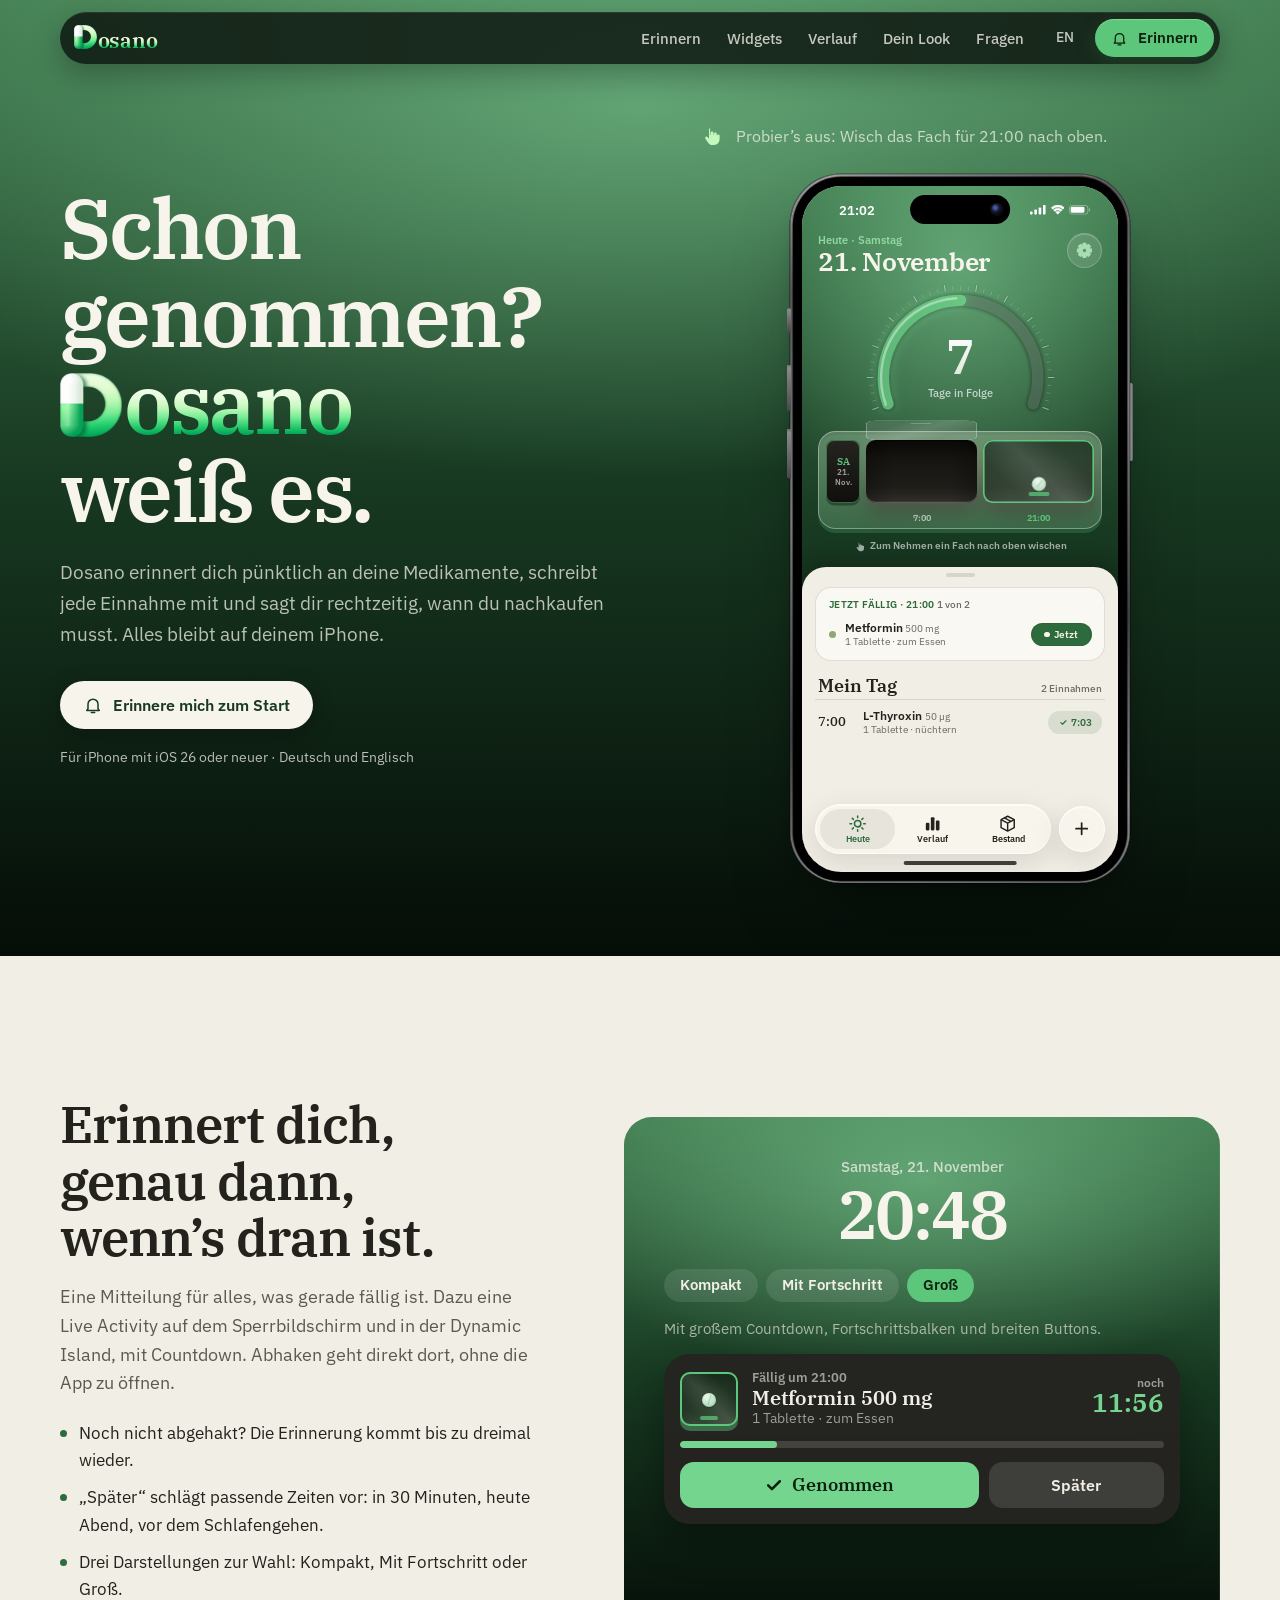
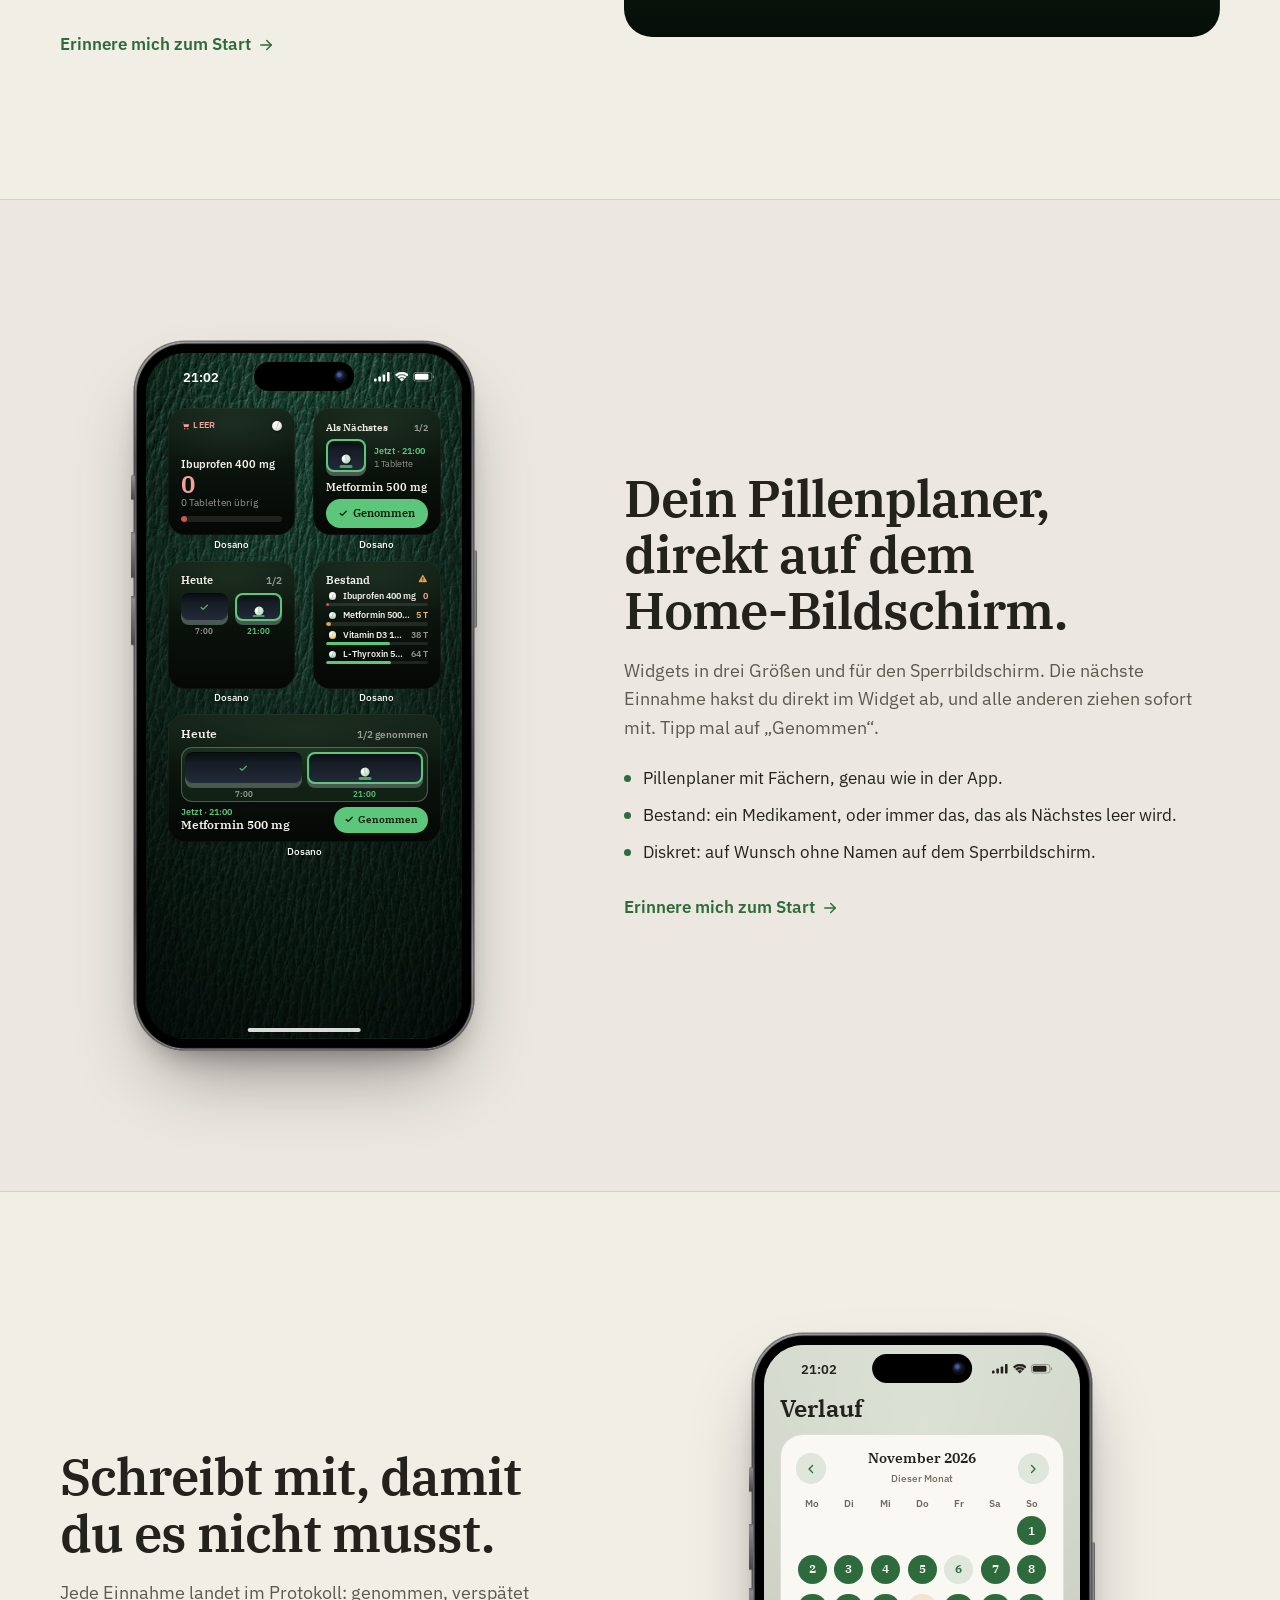
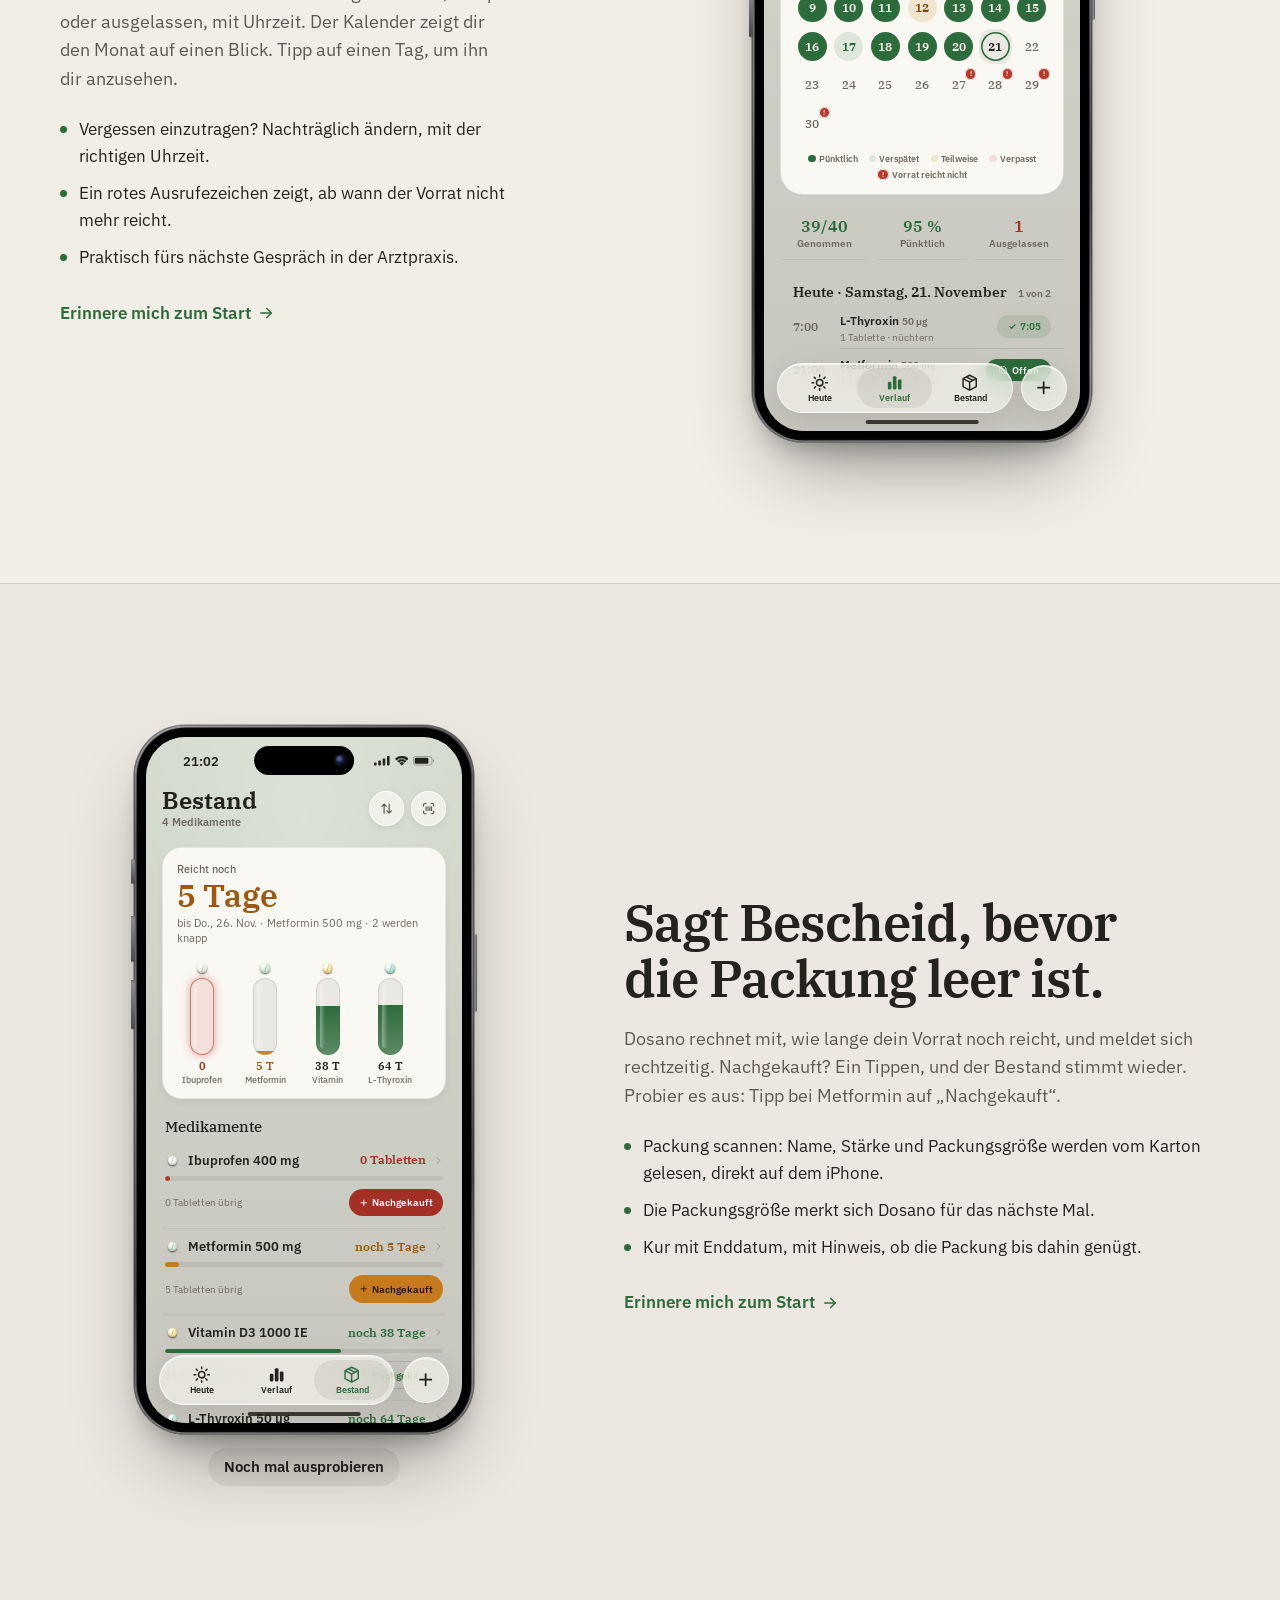
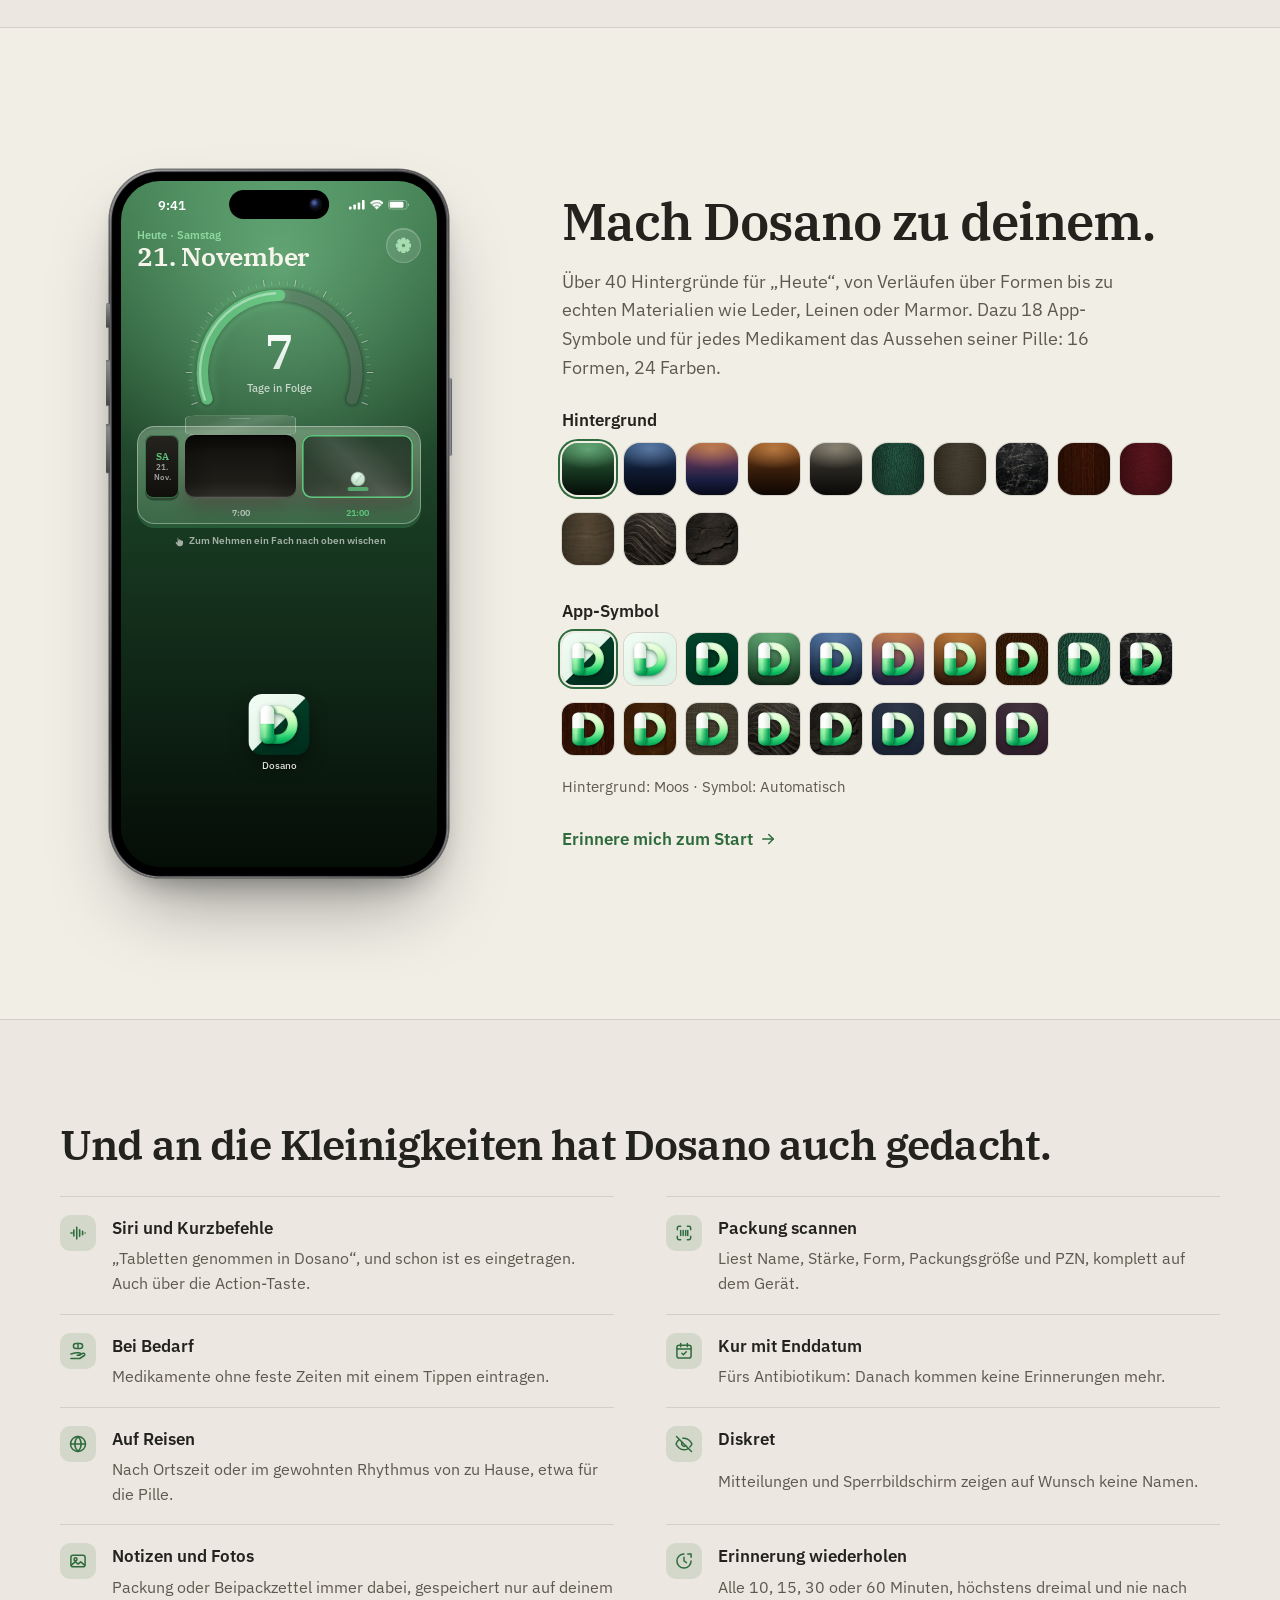
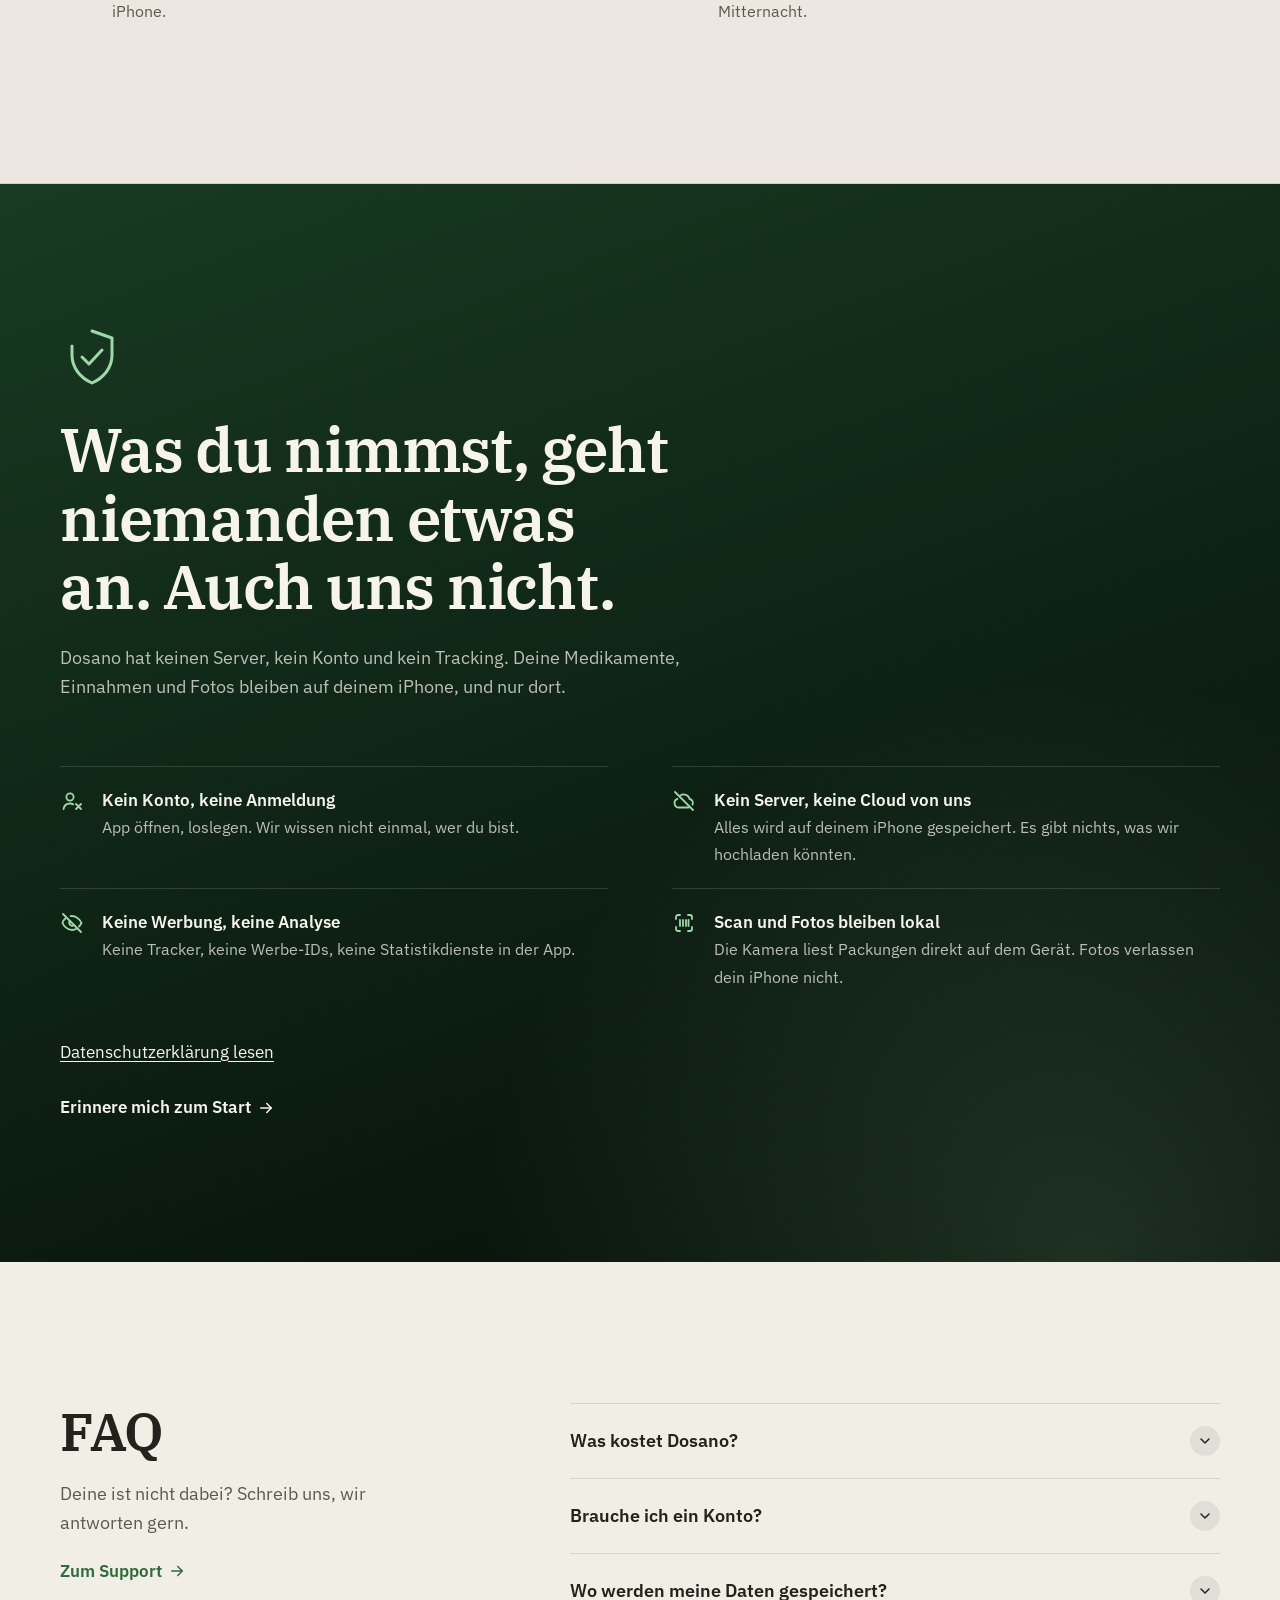
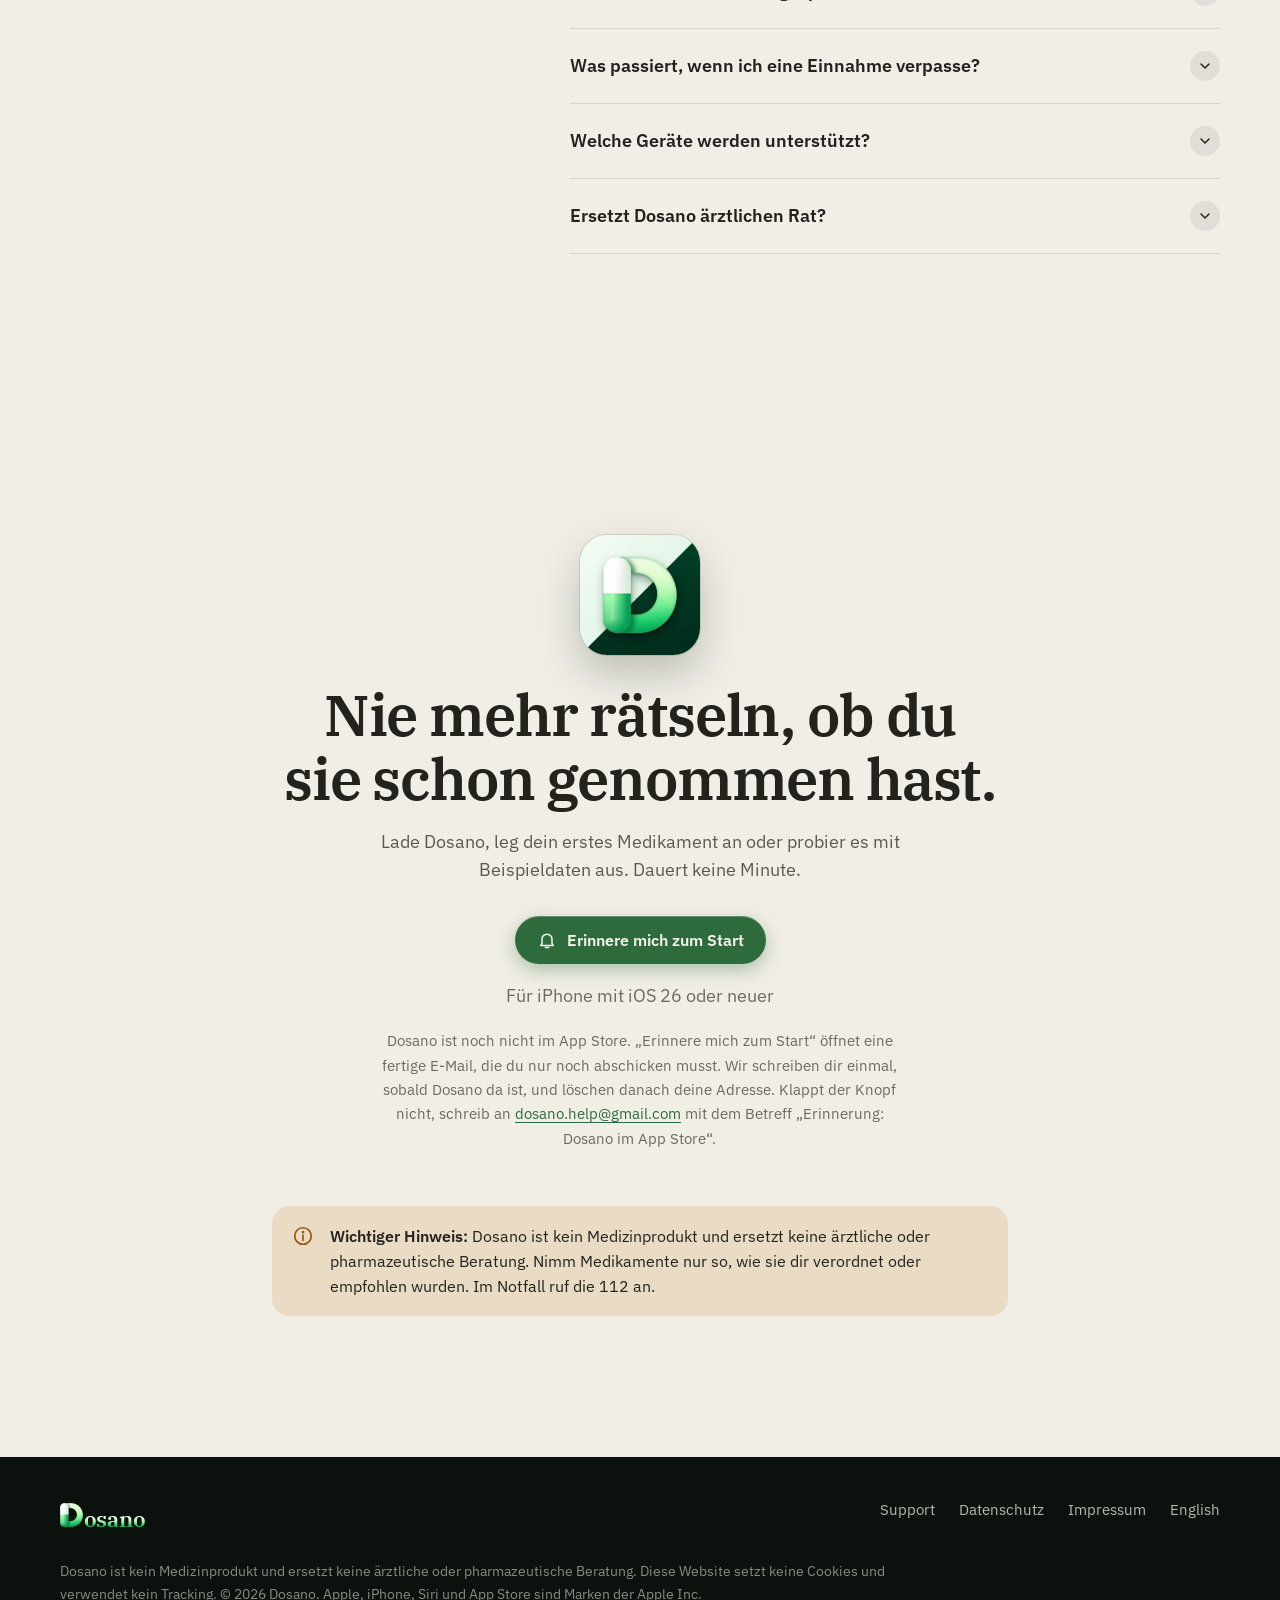
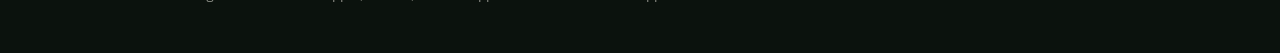
==== commit cc65b1c4: "Website komplett auf Englisch - en/index.html: vollständige englische Startseite mit allen Vorführun" ====
--- a/index.html
+++ b/index.html
@@ -14,7 +14,7 @@
 <link rel="preload" href="assets/fonts/IBMPlexSerif-SemiBold.woff2" as="font" type="font/woff2" crossorigin>
 <link rel="preload" href="assets/fonts/IBMPlexSans-Regular.woff2" as="font" type="font/woff2" crossorigin>
 <link rel="stylesheet" href="assets/css/site.css?v=a65f5df6">
-<link rel="stylesheet" href="assets/css/neu.css?v=995944e9">
+<link rel="stylesheet" href="assets/css/neu.css?v=61a92740">
 <meta property="og:type" content="website">
 <meta property="og:title" content="Dosano: Schon genommen? Dosano weiß es.">
 <meta property="og:description" content="Erinnert an Medikamente, protokolliert jede Einnahme, behält den Vorrat im Blick. Alles bleibt auf deinem iPhone.">
@@ -23,7 +23,7 @@
 <meta name="apple-itunes-app" content="app-id=0000000000"> -->
 <meta property="og:image" content="assets/img/og.png">
 <script>document.documentElement.classList.add('js');setTimeout(function(){var r=document.documentElement;if(!r.classList.contains('js-ok'))r.classList.remove('js')},4000)</script>
-<script src="assets/js/neu.js?v=31f8c03d" defer></script>
+<script src="assets/js/neu.js?v=9a9805ec" defer></script>
 </head>
 <body>
 <a class="skip-link" href="#inhalt">Zum Inhalt springen</a>
@@ -38,6 +38,7 @@
       <li><a href="#dein-look">Dein Look</a></li>
       <li><a href="#fragen">Fragen</a></li>
     </ul>
+    <span class="lang"><a href="en/" hreflang="en" lang="en" aria-label="English version">EN</a></span>
     <a class="btn btn-primary btn-small" href="https://apps.apple.com/de/app/dosano/id0000000000" data-store><svg aria-hidden="true"><use href="assets/img/icons.svg?v=4f896641#i-store"/></svg>Laden</a>
 <a class="btn btn-primary btn-small" href="mailto:dosano.help@gmail.com?subject=Erinnerung%3A%20Dosano%20im%20App%20Store&amp;body=Hallo%2C%0A%0Abitte%20schreibt%20mir%20eine%20kurze%20E-Mail%2C%20sobald%20Dosano%20im%20App%20Store%20ist.%0ADanach%20k%C3%B6nnt%20ihr%20meine%20Adresse%20wieder%20l%C3%B6schen.%0A%0AViele%20Gr%C3%BC%C3%9Fe" data-prelaunch><svg aria-hidden="true"><use href="assets/img/icons.svg?v=4f896641#i-bell"/></svg>Erinnern</a>
     <span class="scroll-line" aria-hidden="true"></span>
--- a/assets/css/neu.css
+++ b/assets/css/neu.css
@@ -866,3 +866,9 @@
 .dl-actions .btn { margin-top: 0; }
 .btn svg { flex: none; }
 .remind-note { max-width: 34em !important; margin: 18px auto 0 !important; font-size: 0.95rem !important; color: var(--ink-3) !important; }
+
+/* Englisch: Uhrzeiten wie "9:00 PM" brauchen etwas mehr Platz */
+:lang(en) .h-row .t { width: auto; min-width: calc(var(--u) * 46); white-space: nowrap; }
+:lang(en) .h-row + .h-row::before { left: calc(var(--u) * 16); }
+:lang(en) .sheet2 .log-row { grid-template-columns: auto 1fr auto; column-gap: calc(var(--u) * 10); }
+:lang(en) .sheet2 .log-row .time { white-space: nowrap; font-size: calc(var(--u) * 14); }
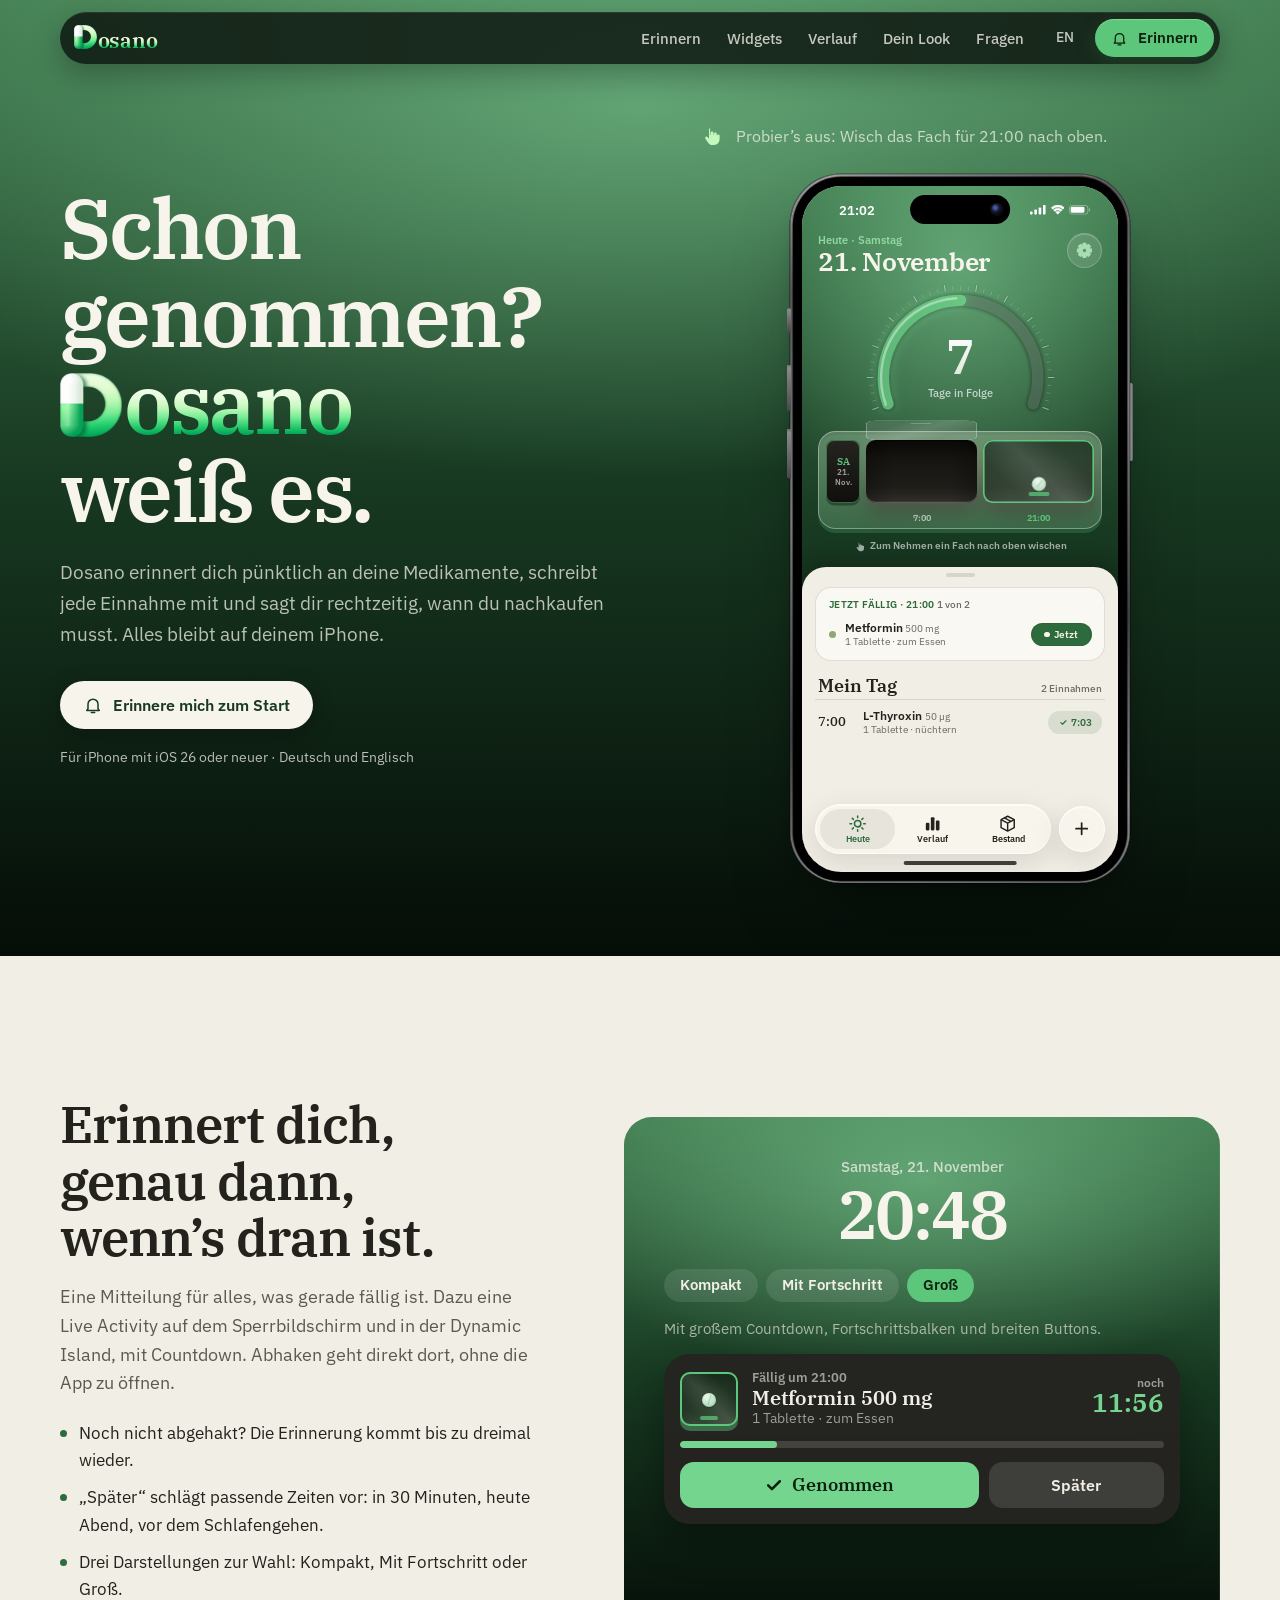
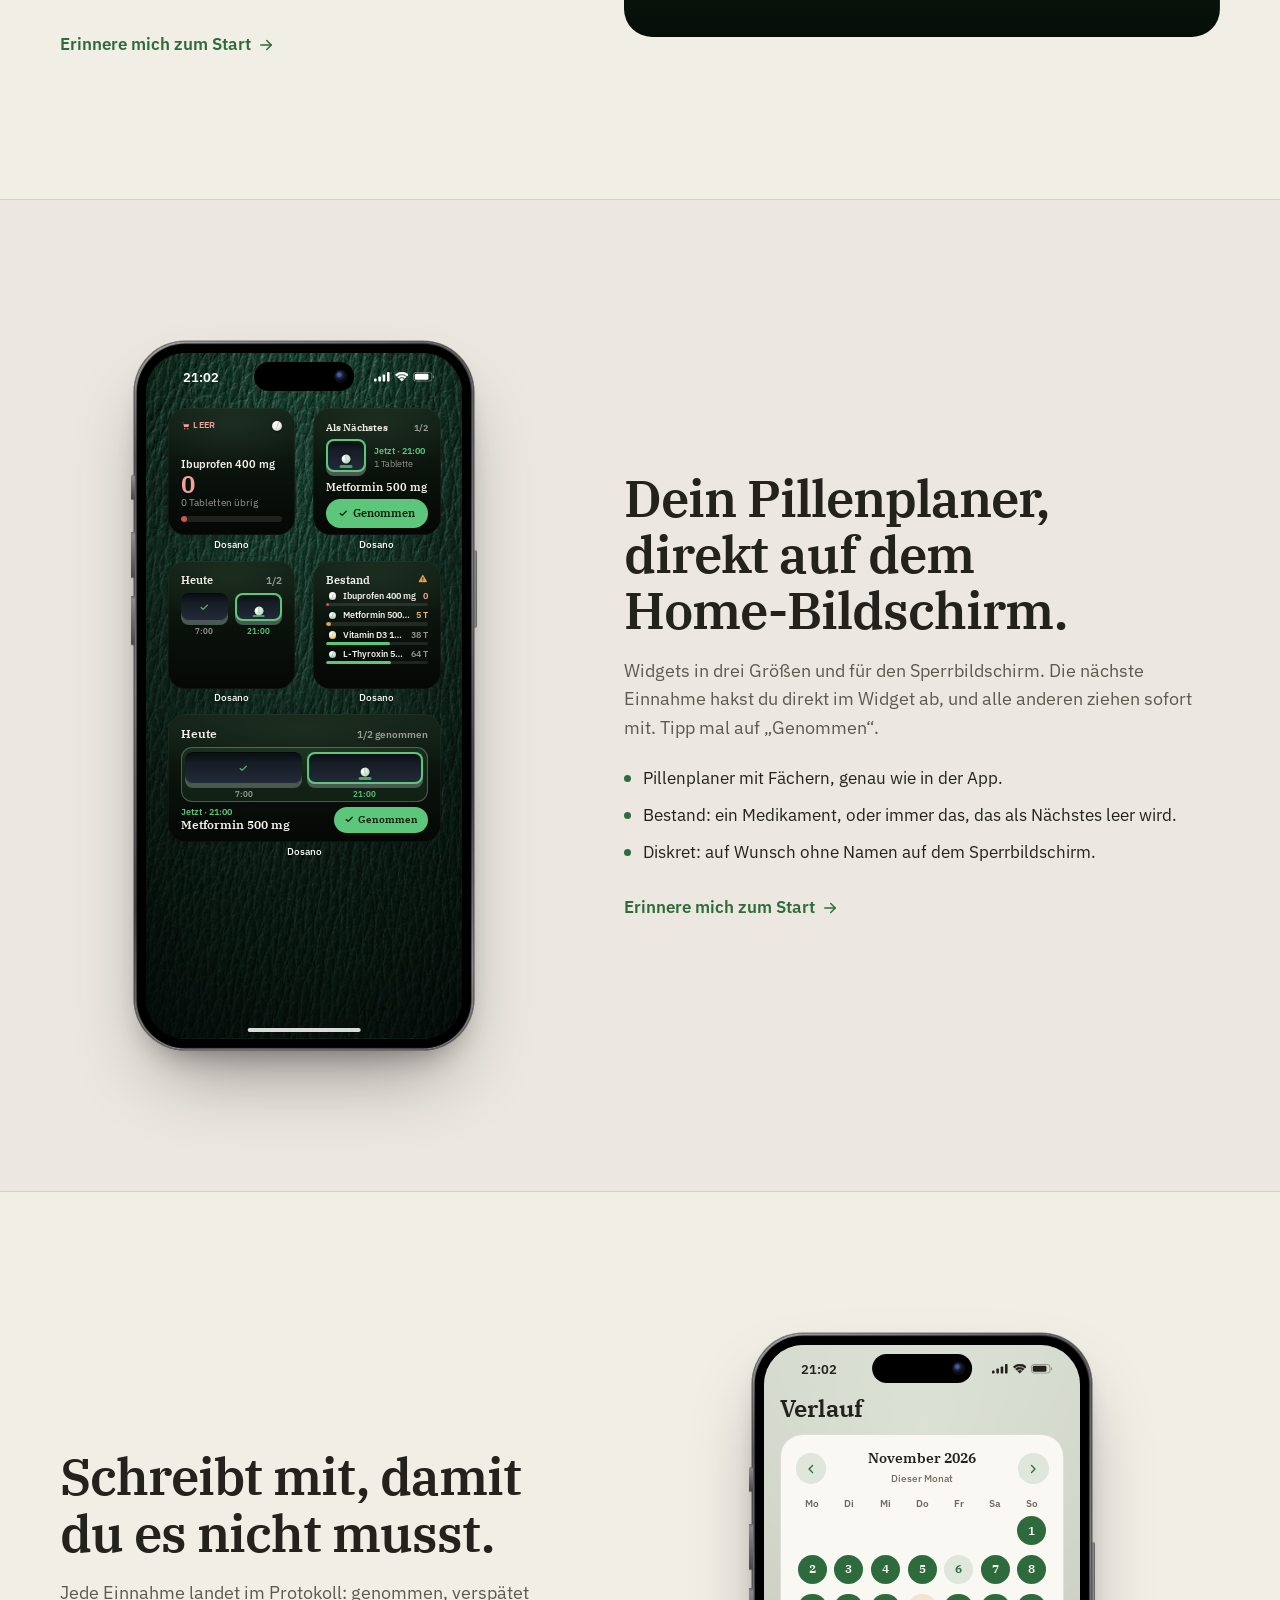
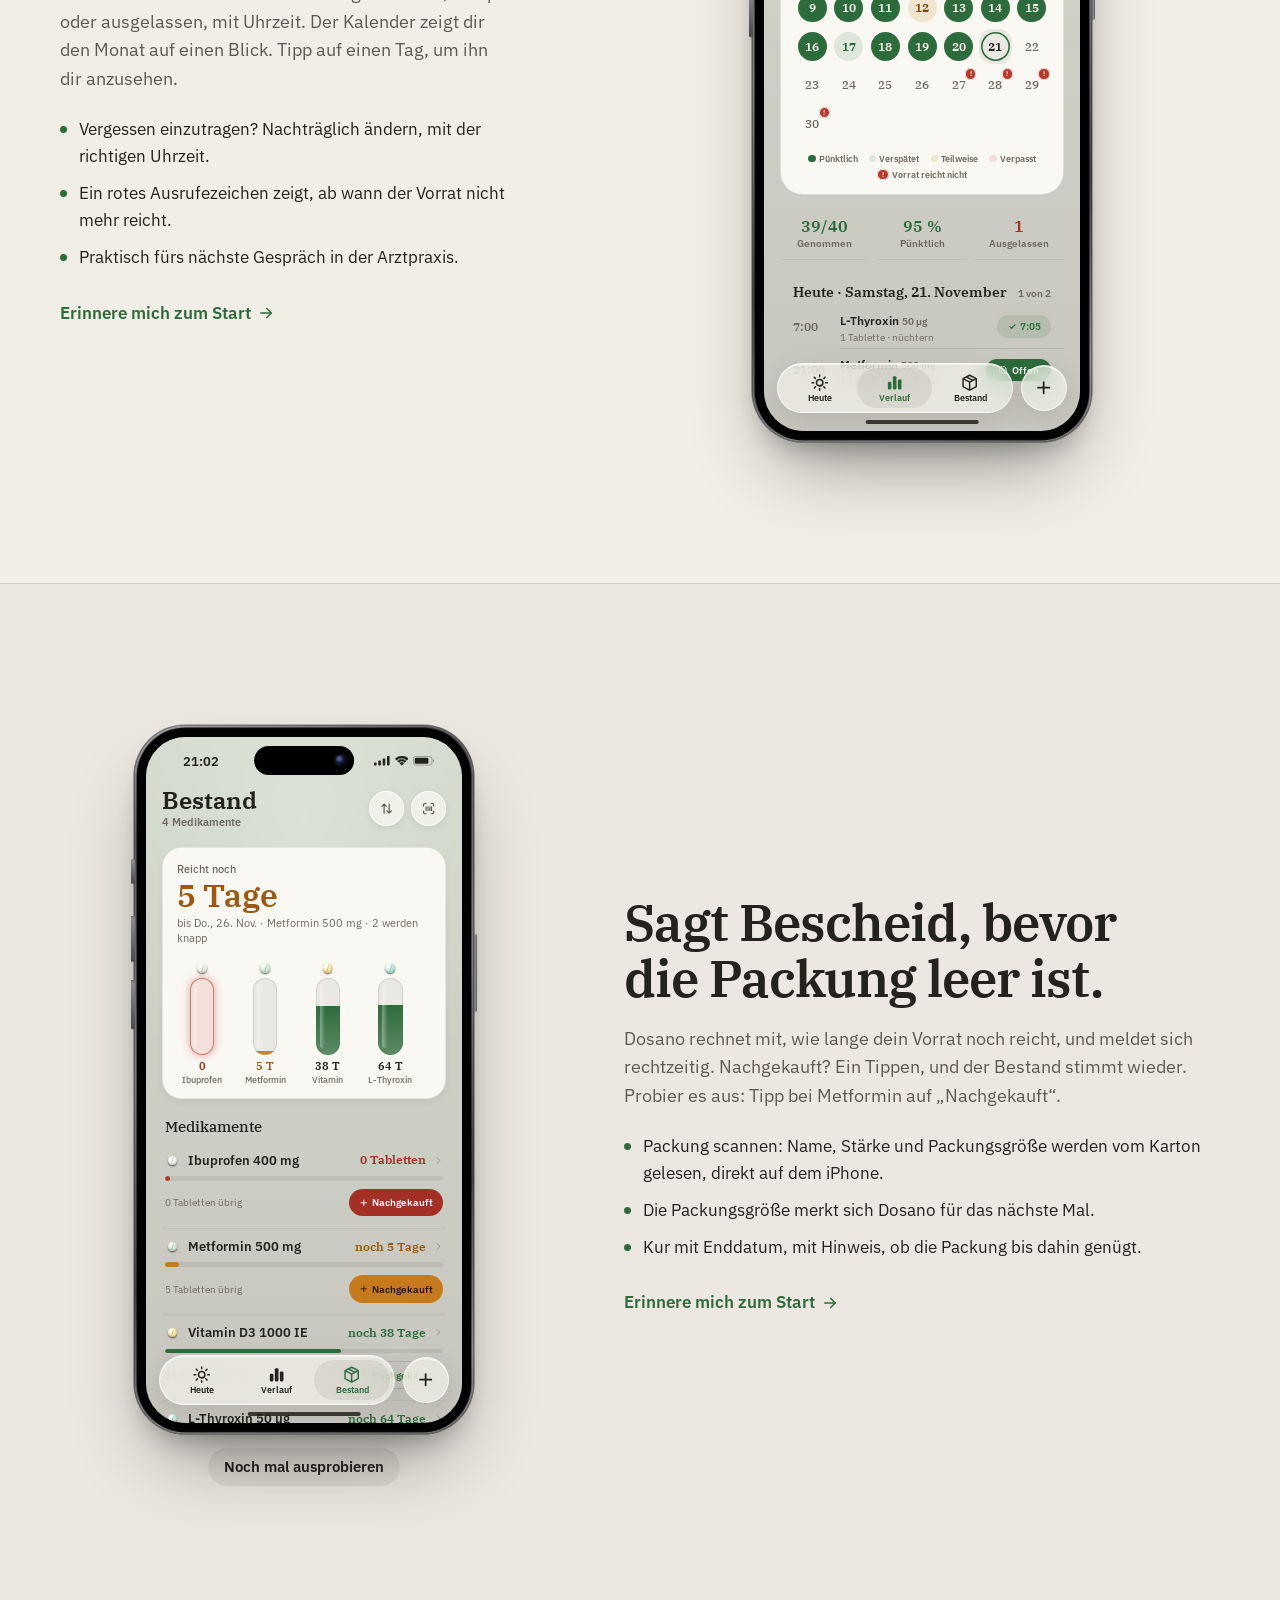
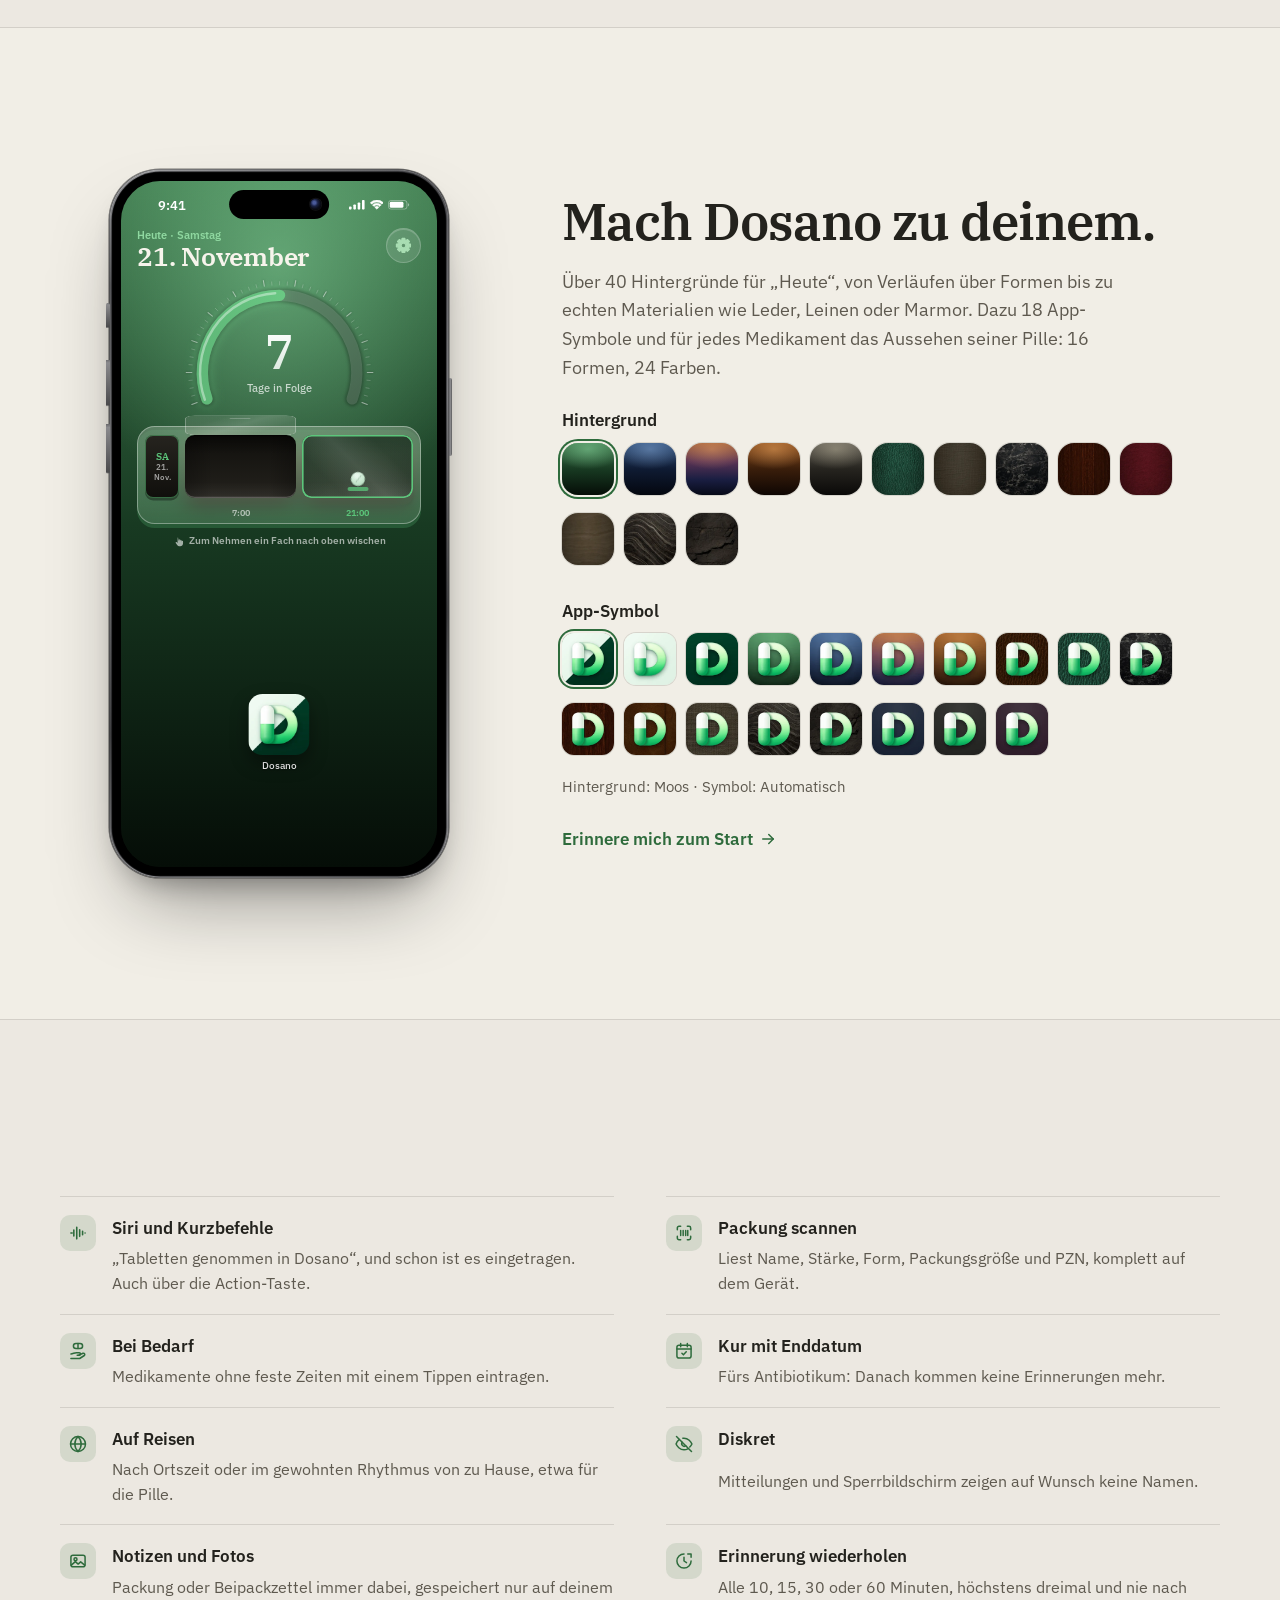
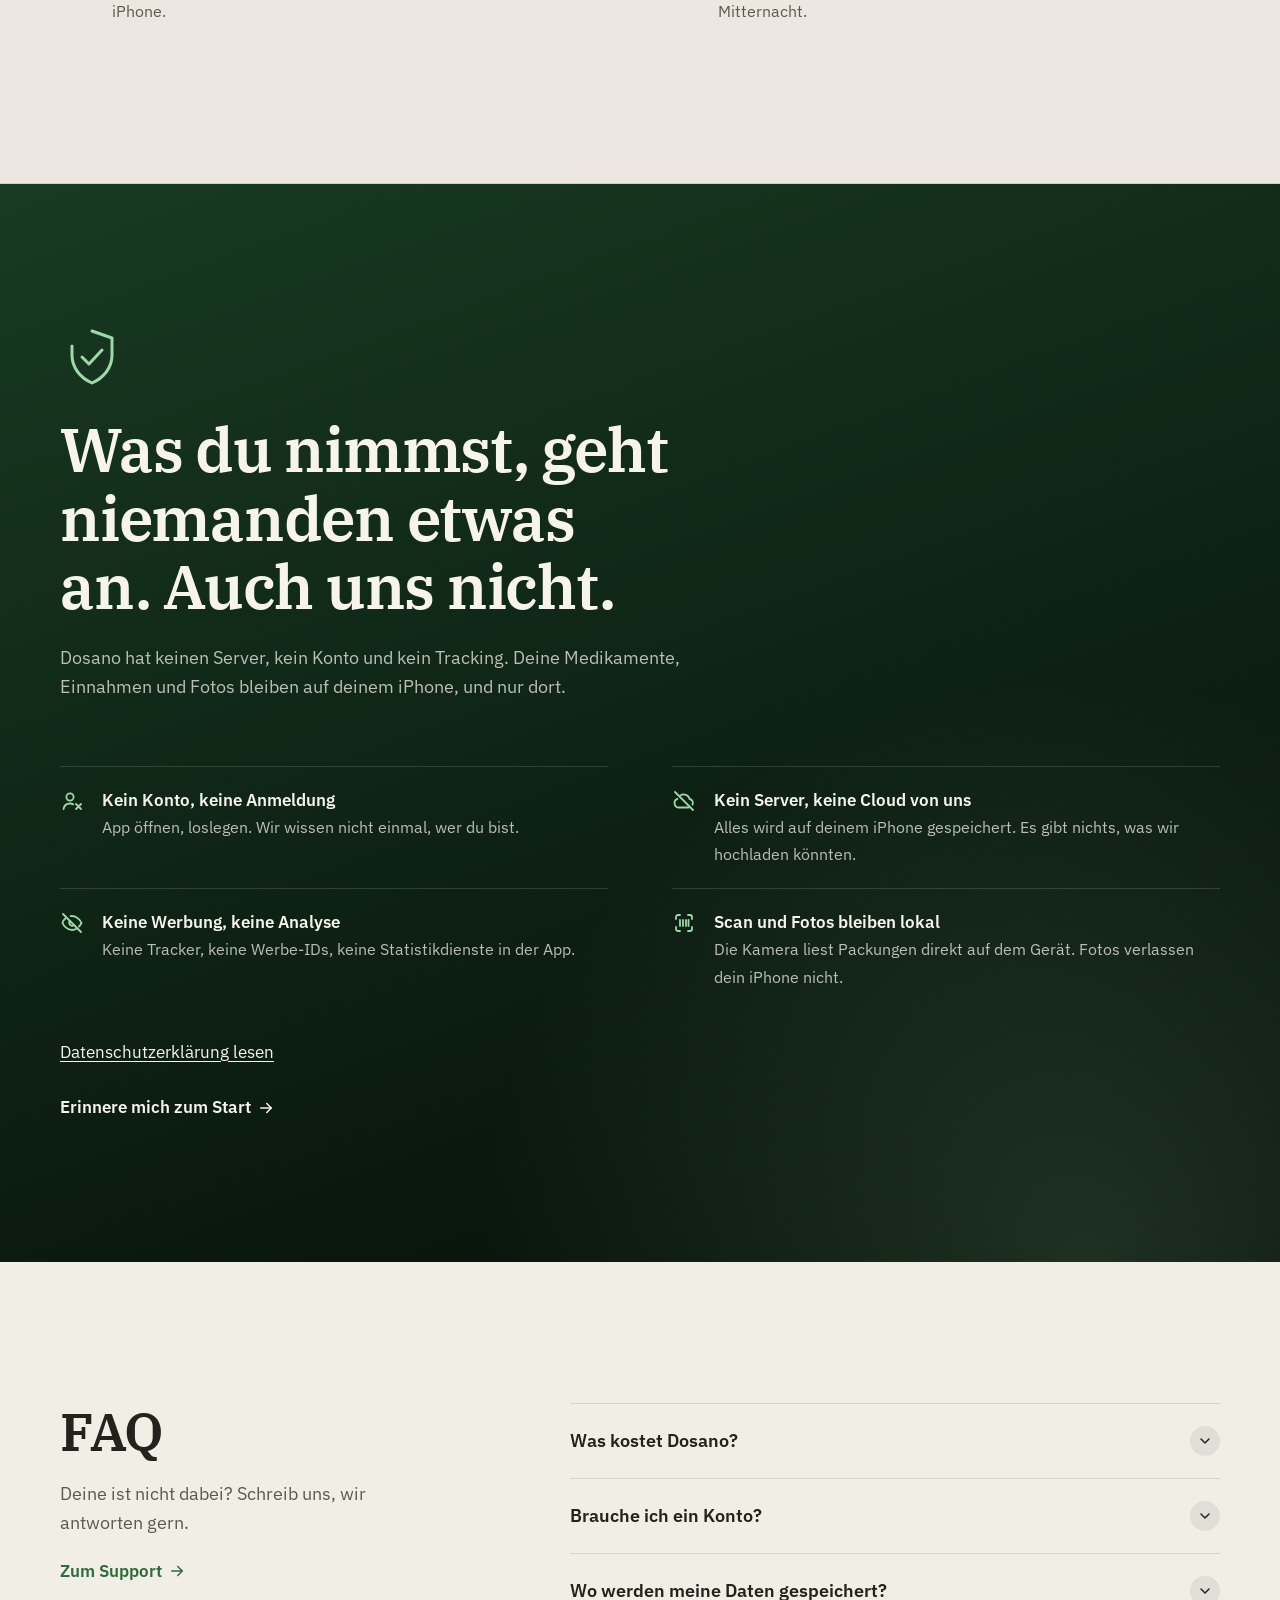
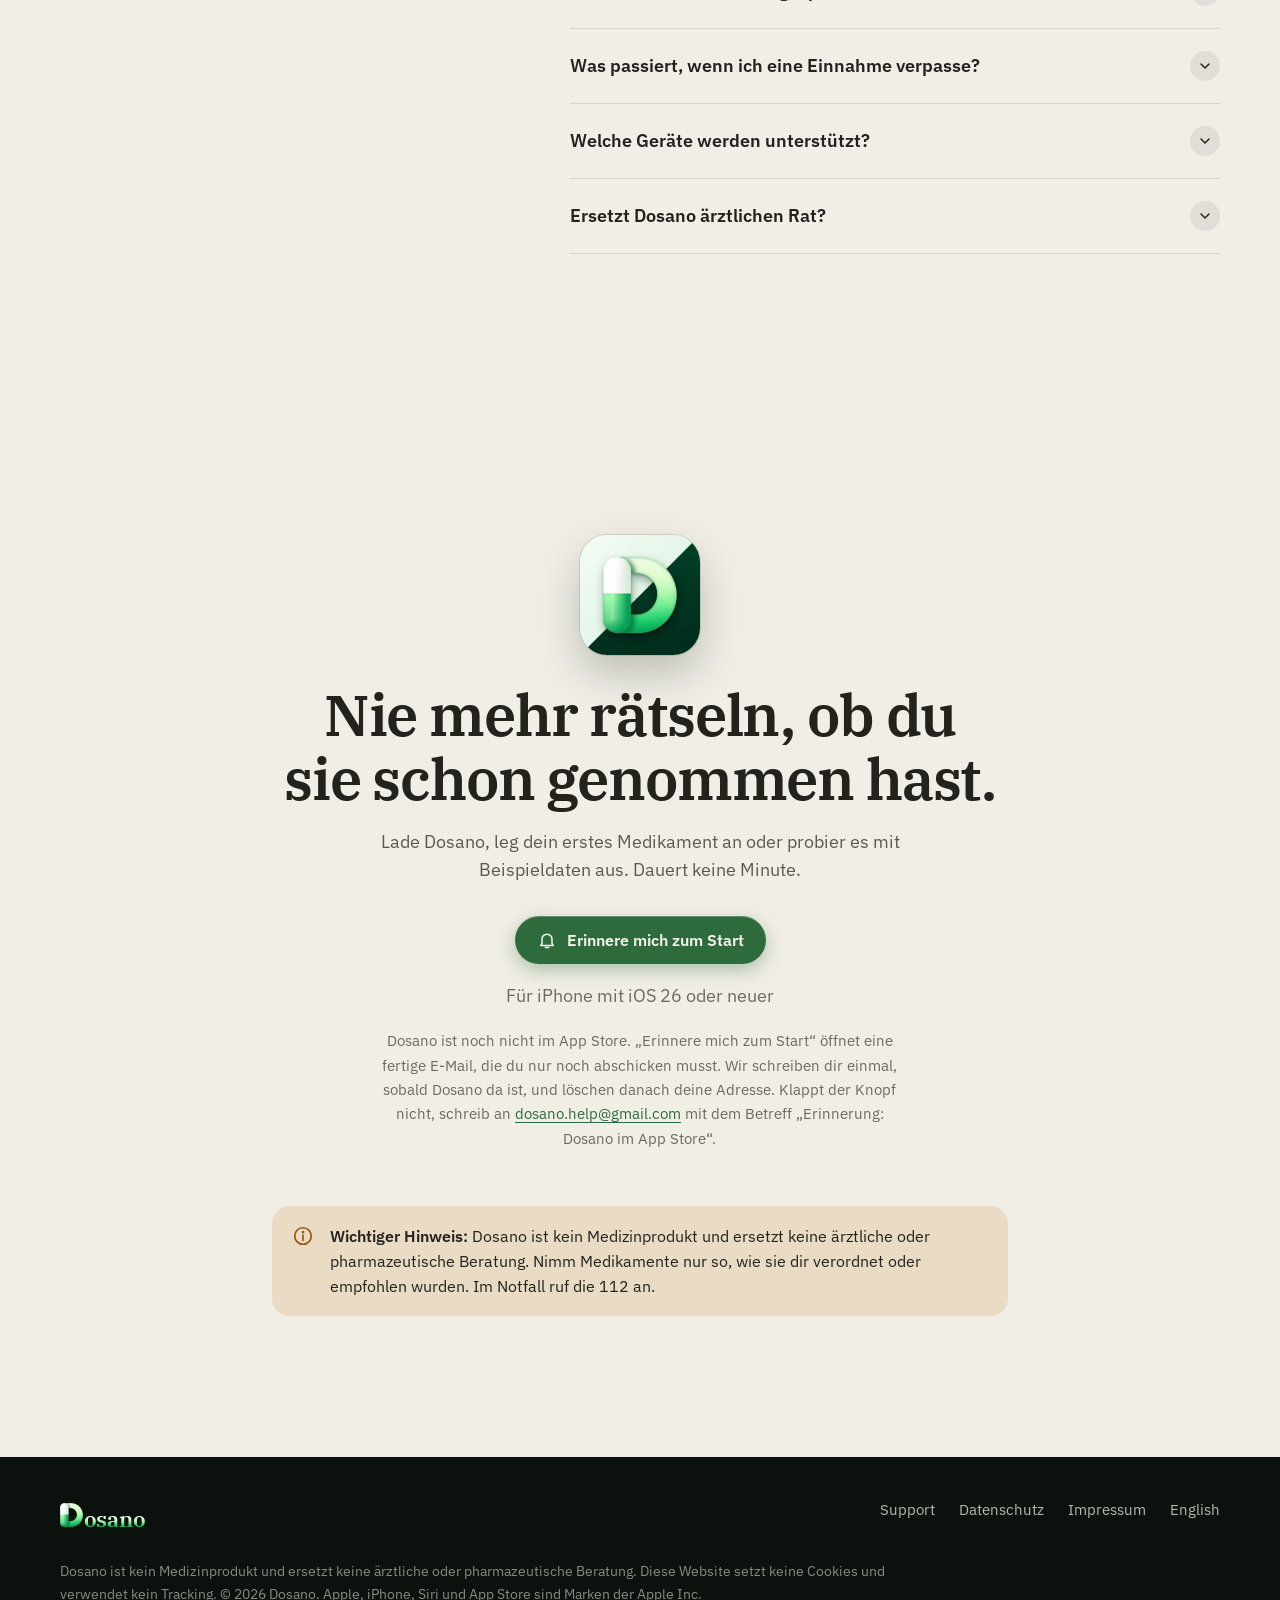
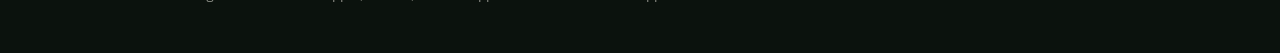
==== commit f9d44e7a: "Eigene Domain dosano.app: CNAME, Sitemap, volle Adressen in Meta-Angaben Co-Authored-By: Claude Opus" ====
--- a/index.html
+++ b/index.html
@@ -6,8 +6,10 @@
 <meta name="viewport" content="width=device-width, initial-scale=1, viewport-fit=cover">
 <title>Dosano: Medikamente pünktlich nehmen, Vorrat im Blick</title>
 <meta name="description" content="Dosano erinnert dich zuverlässig an deine Medikamente, protokolliert jede Einnahme und sagt dir rechtzeitig, wann du nachkaufen musst. Alle Daten bleiben auf deinem iPhone.">
-<link rel="alternate" hreflang="de" href="./">
-<link rel="alternate" hreflang="en" href="en/">
+<link rel="canonical" href="https://dosano.app/">
+<link rel="alternate" hreflang="de" href="https://dosano.app/">
+<link rel="alternate" hreflang="en" href="https://dosano.app/en/">
+<link rel="alternate" hreflang="x-default" href="https://dosano.app/">
 <meta name="theme-color" content="#183A22">
 <link rel="icon" href="assets/img/favicon-32.png" sizes="32x32">
 <link rel="apple-touch-icon" href="apple-touch-icon.png">
@@ -21,7 +23,8 @@
 <meta property="og:locale" content="de_DE">
 <!-- Sobald die App im App Store ist: App-ID eintragen, dann zeigt Safari ein Banner an.
 <meta name="apple-itunes-app" content="app-id=0000000000"> -->
-<meta property="og:image" content="assets/img/og.png">
+<meta property="og:image" content="https://dosano.app/assets/img/og.png">
+<meta property="og:url" content="https://dosano.app/">
 <script>document.documentElement.classList.add('js');setTimeout(function(){var r=document.documentElement;if(!r.classList.contains('js-ok'))r.classList.remove('js')},4000)</script>
 <script src="assets/js/neu.js?v=9a9805ec" defer></script>
 </head>
